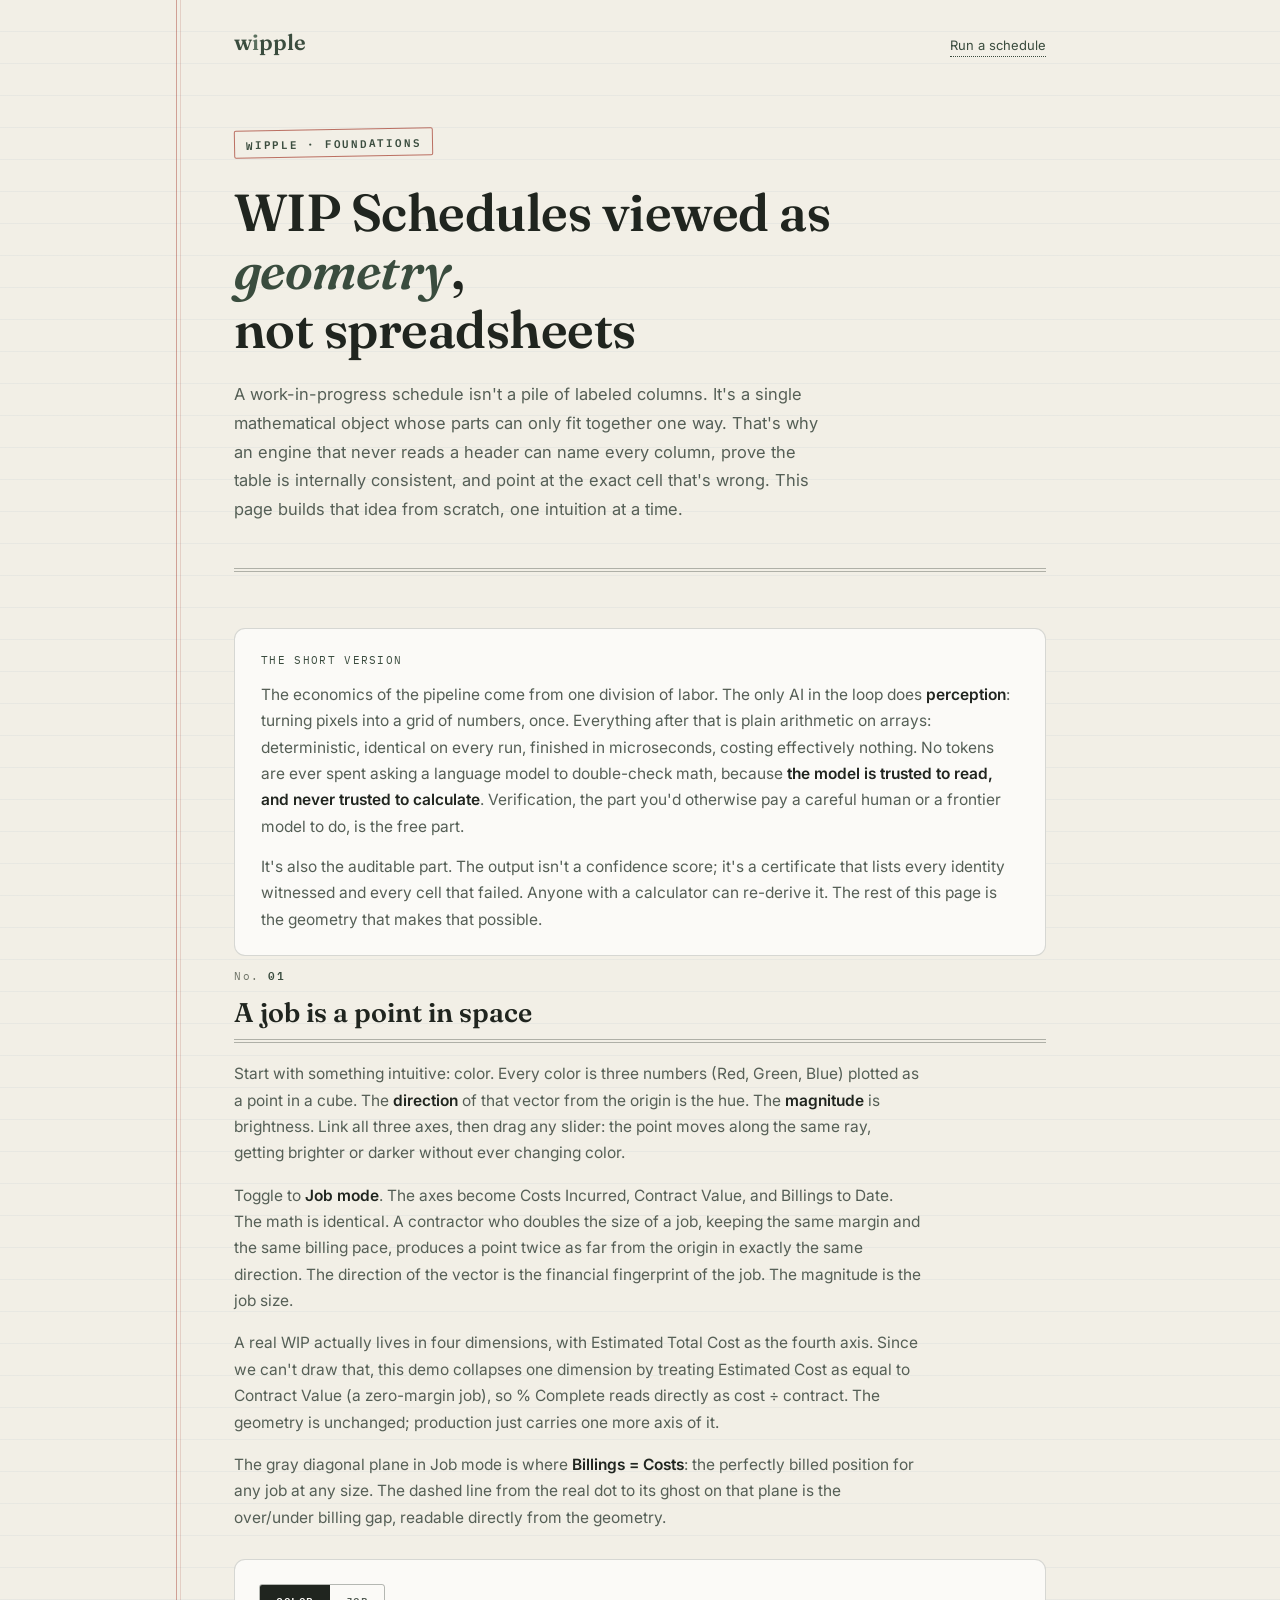
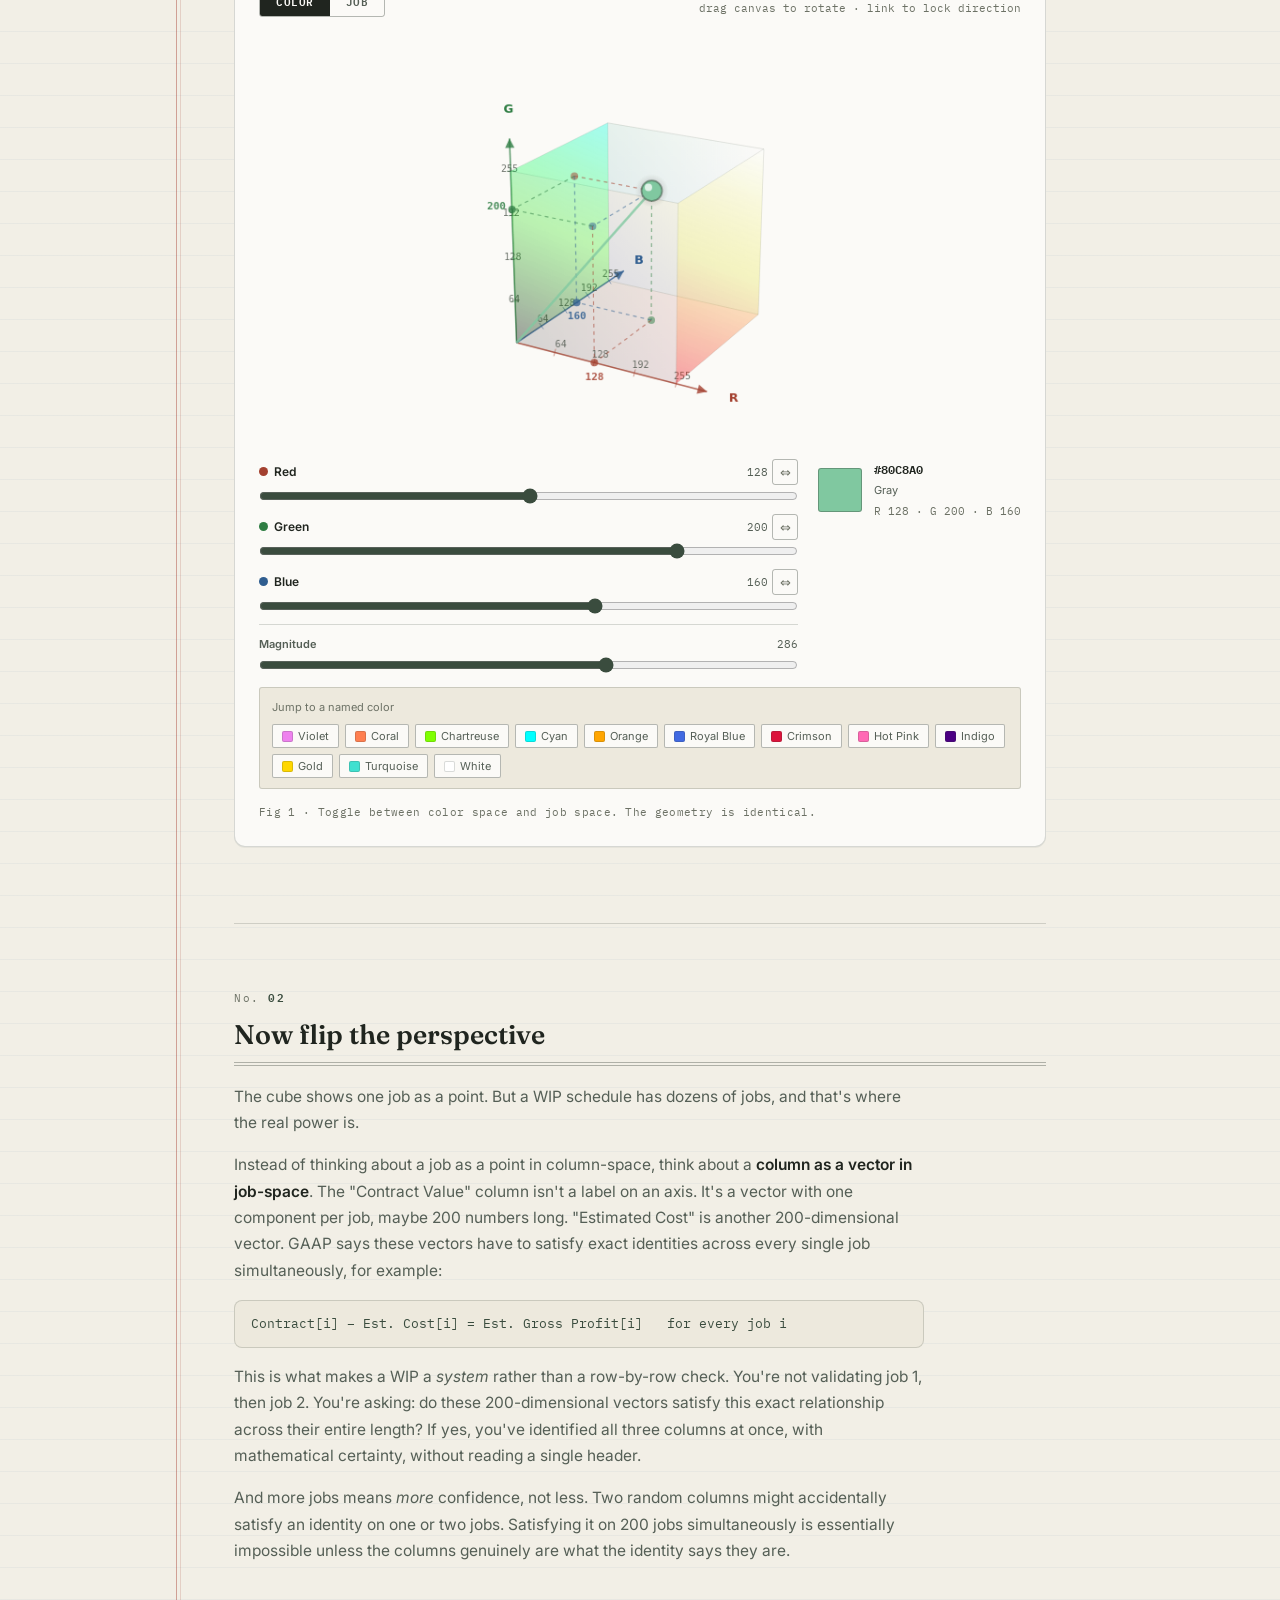
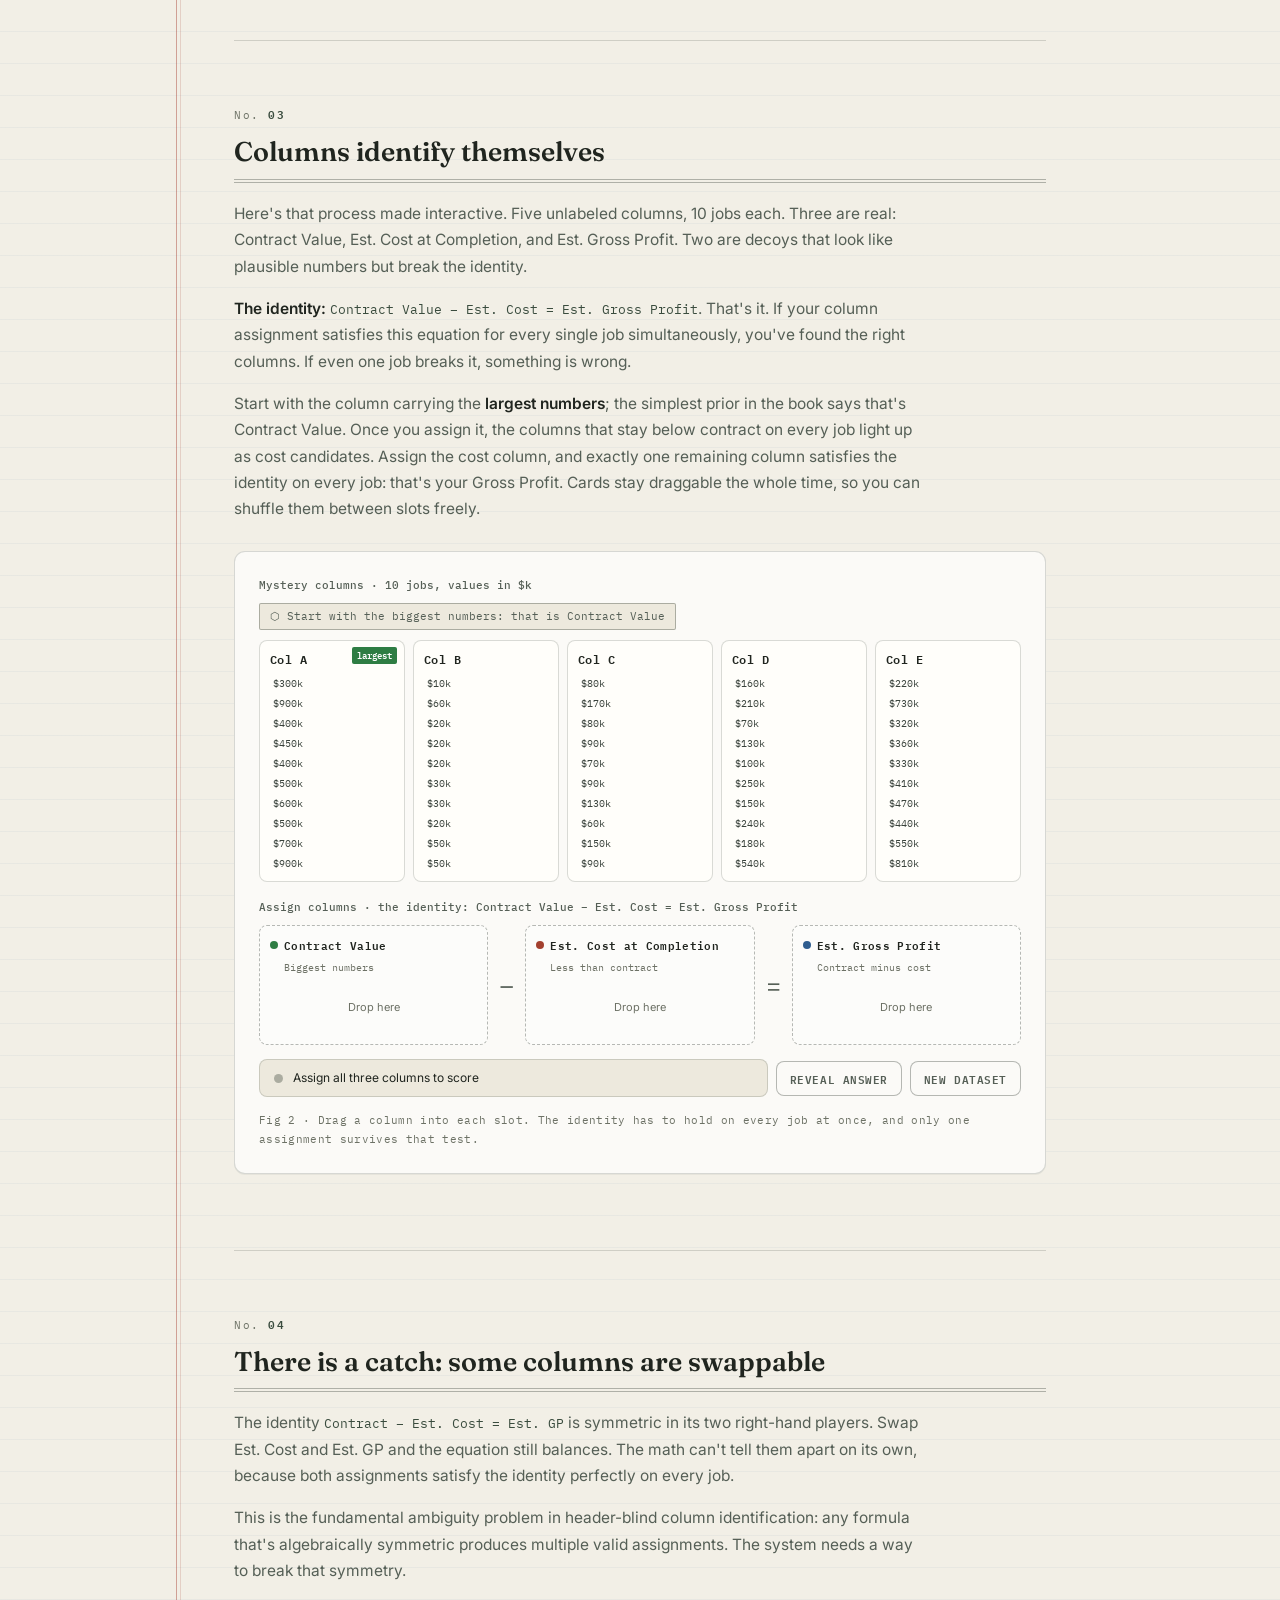
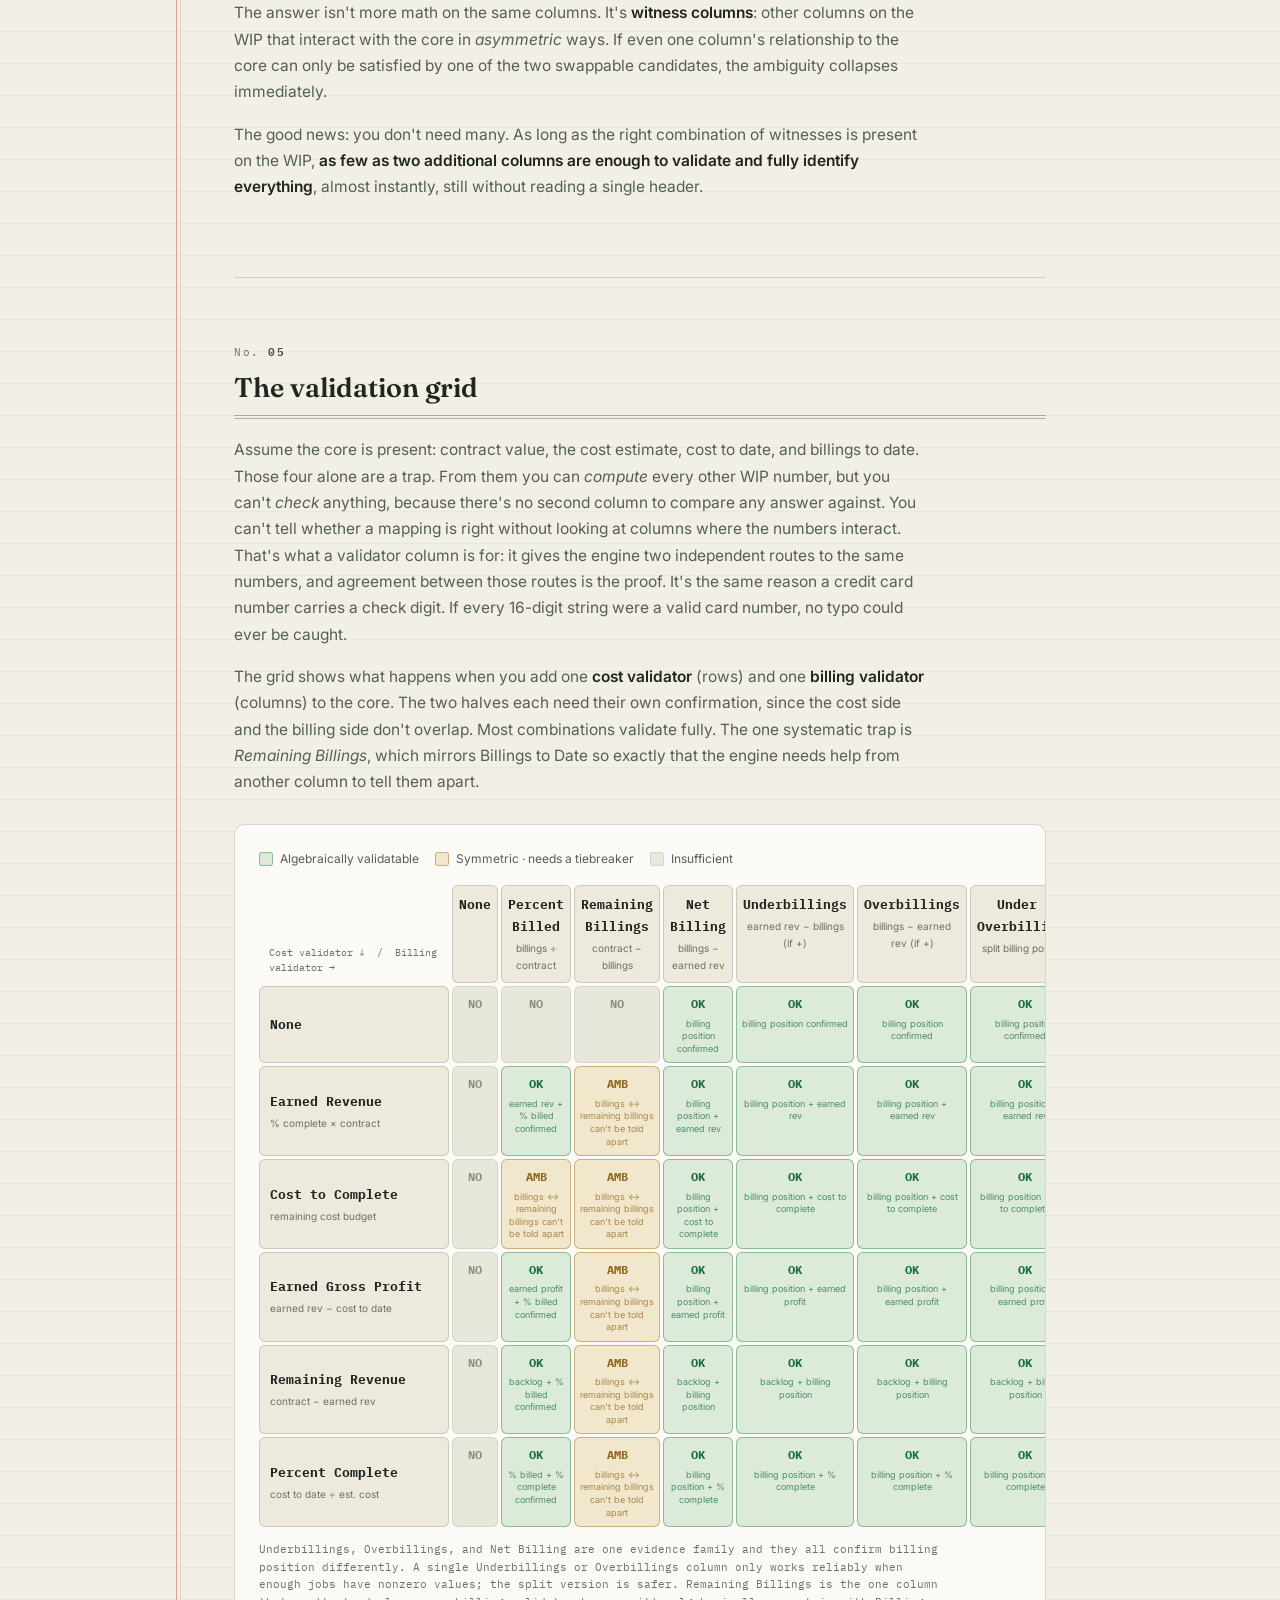
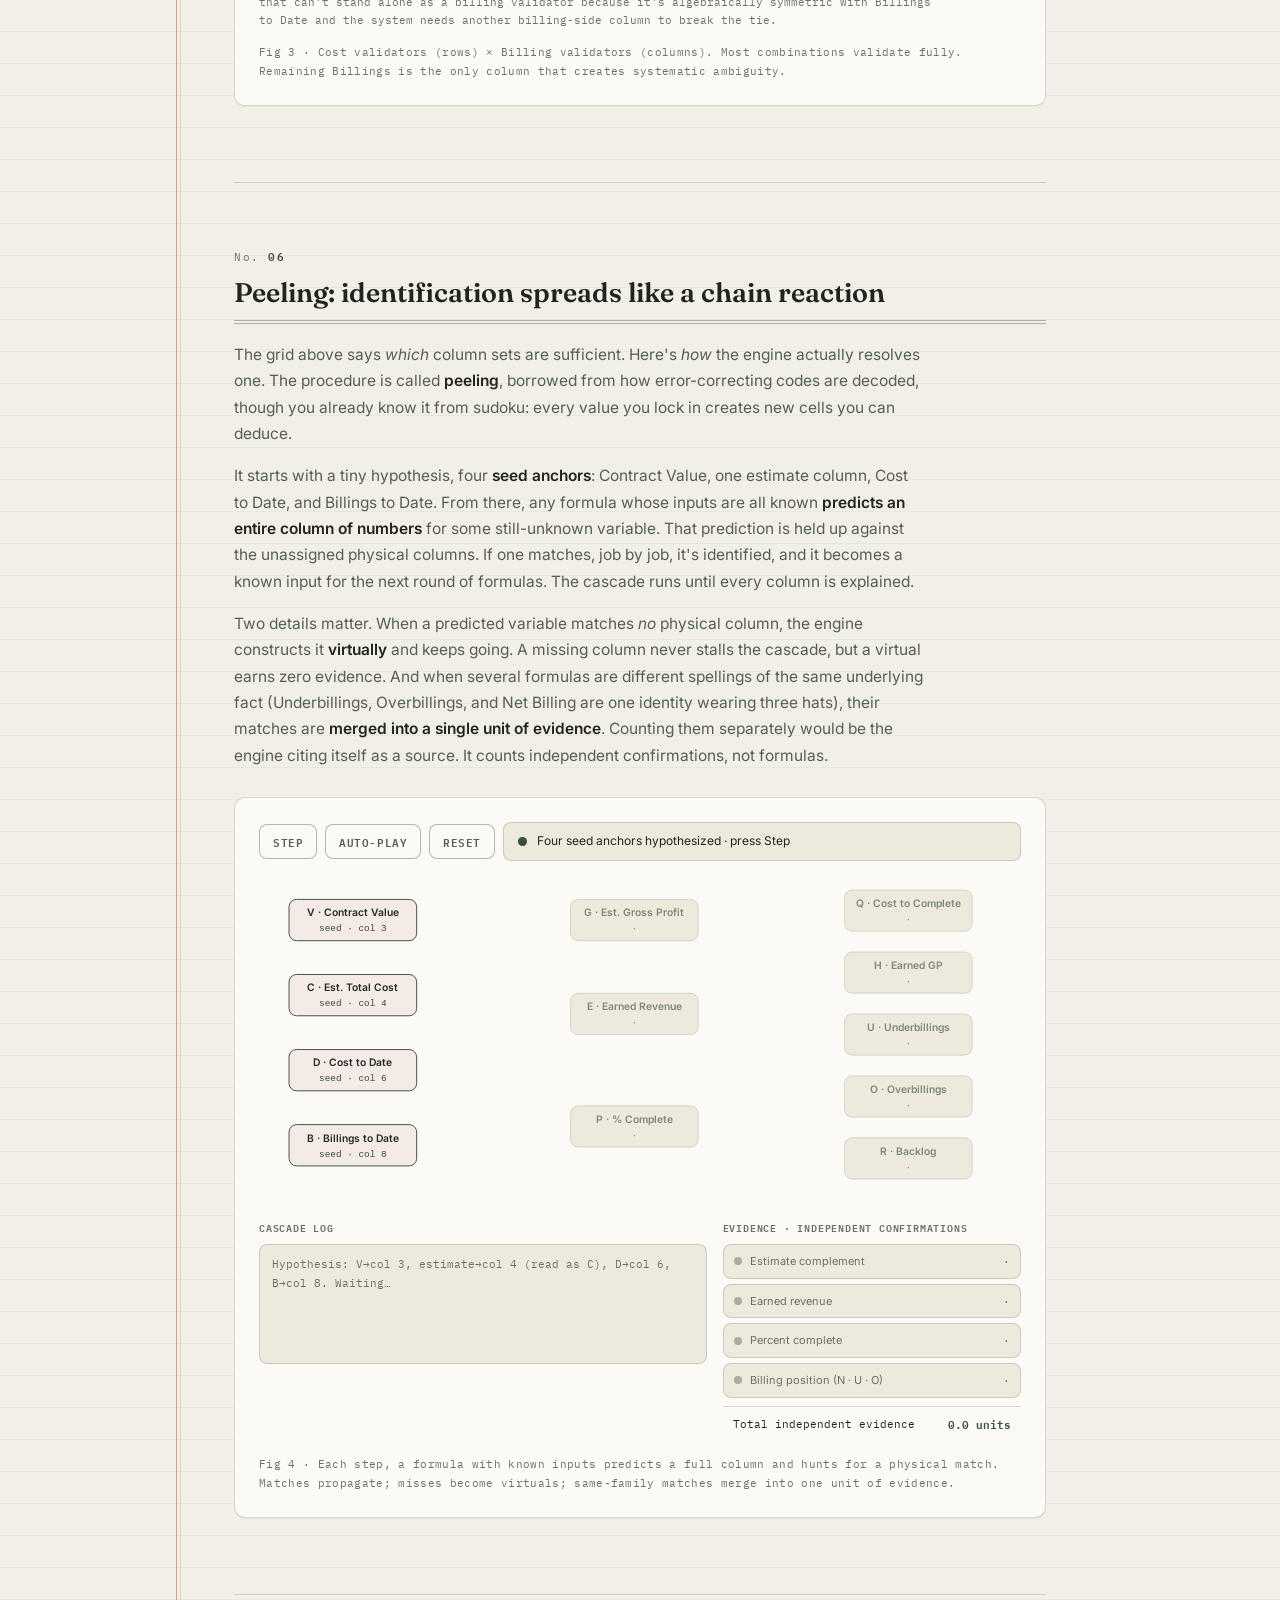
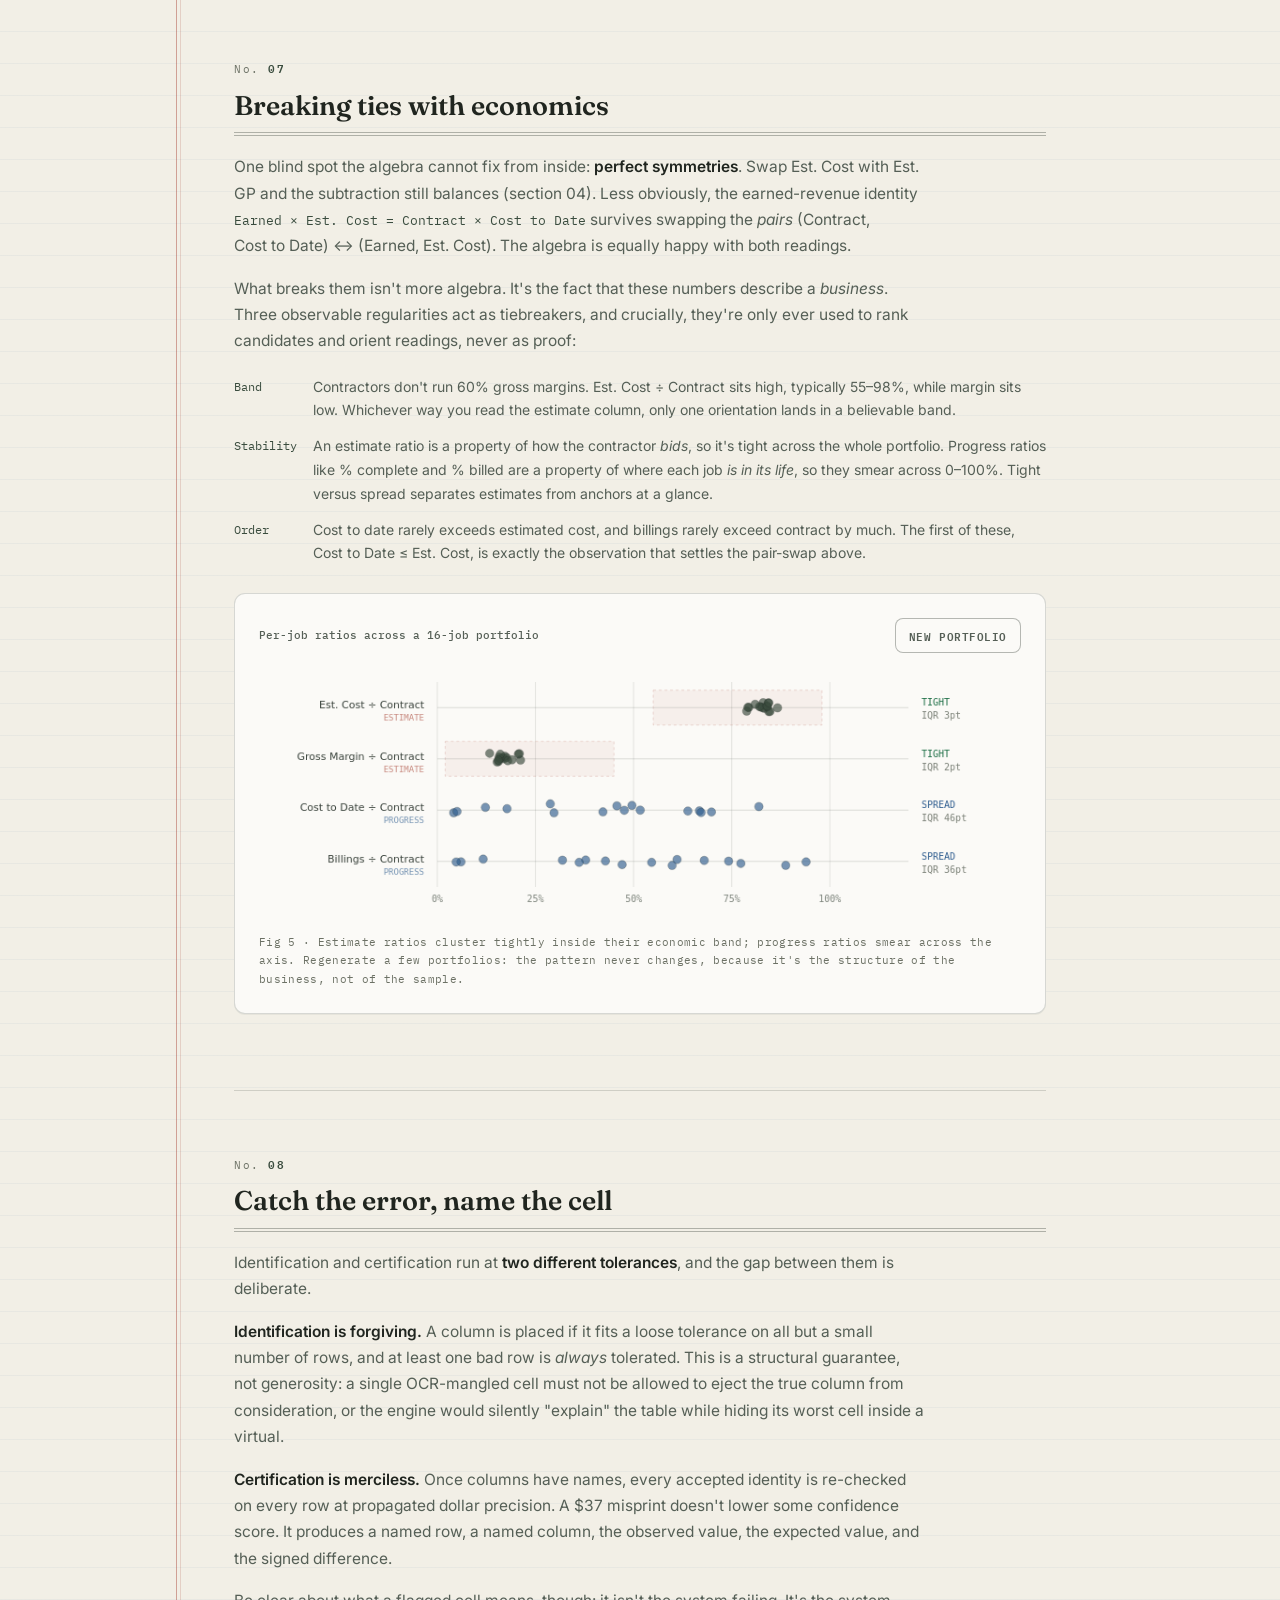
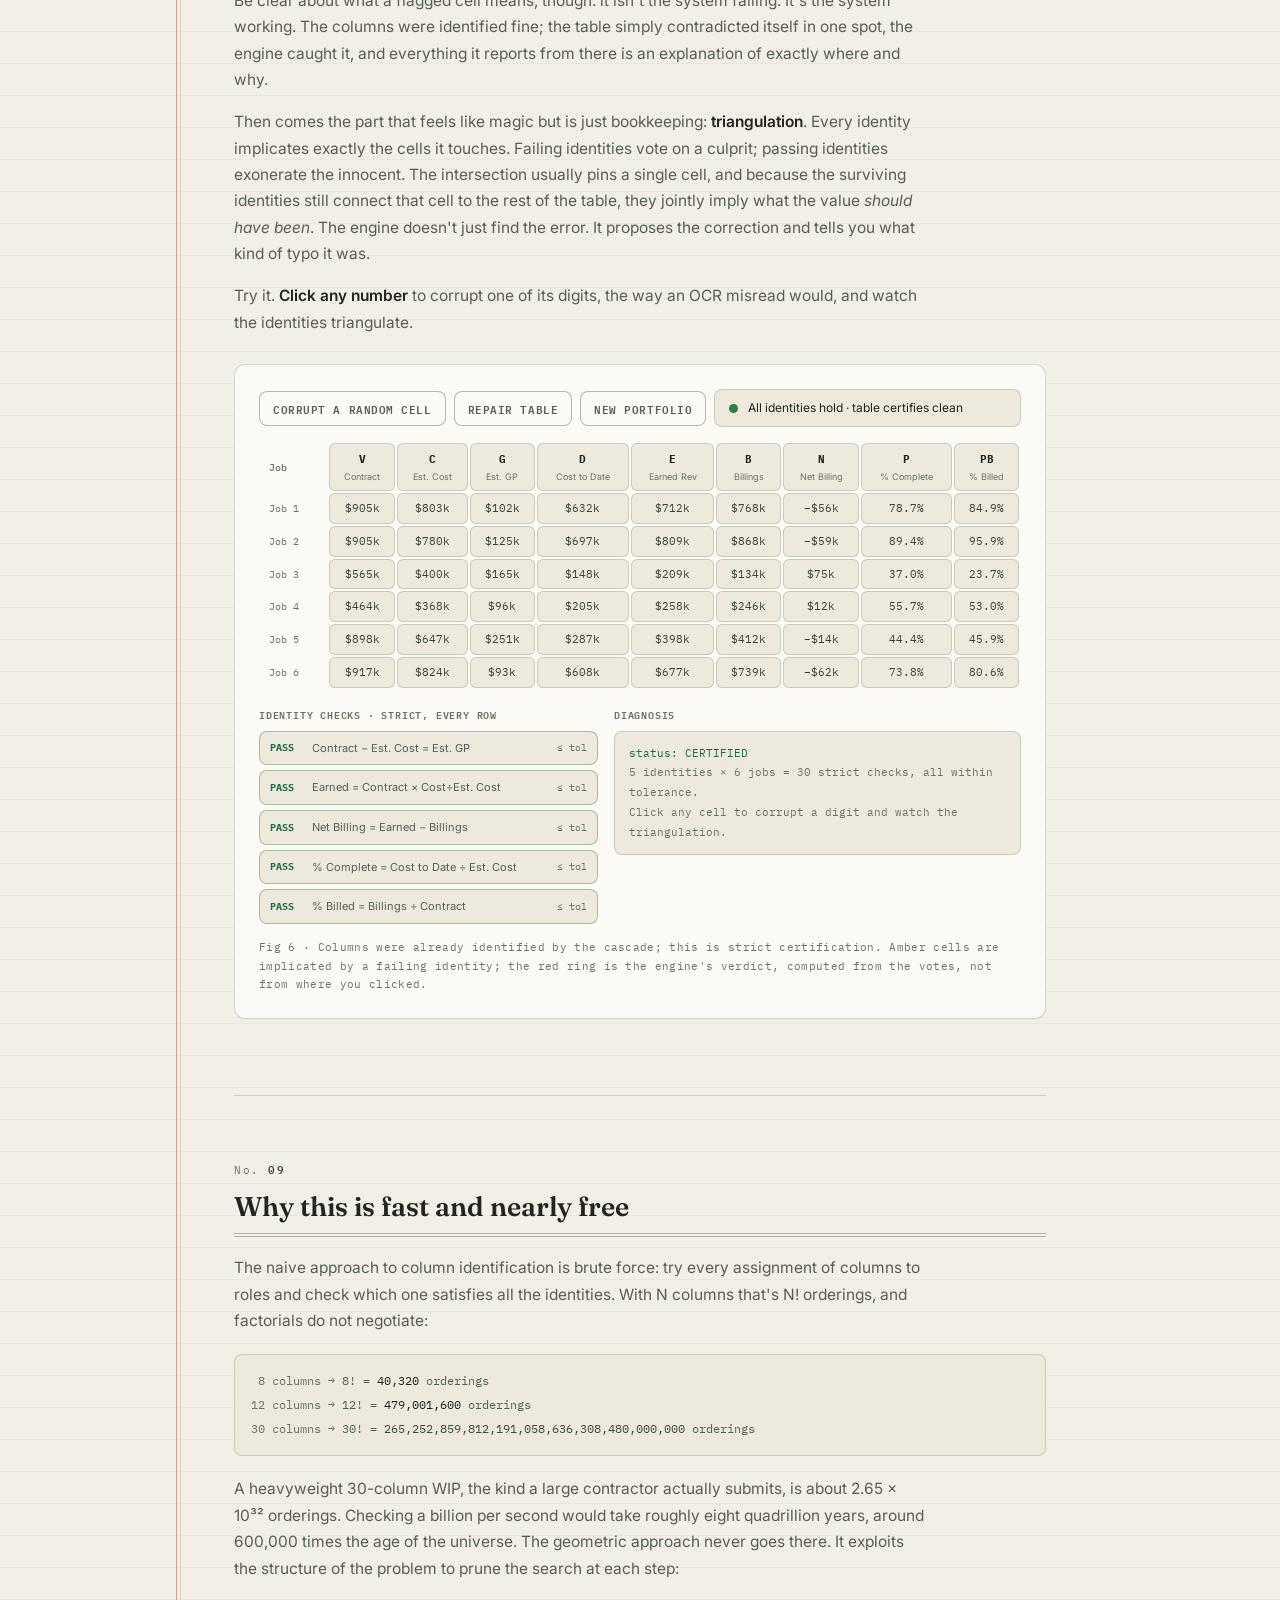
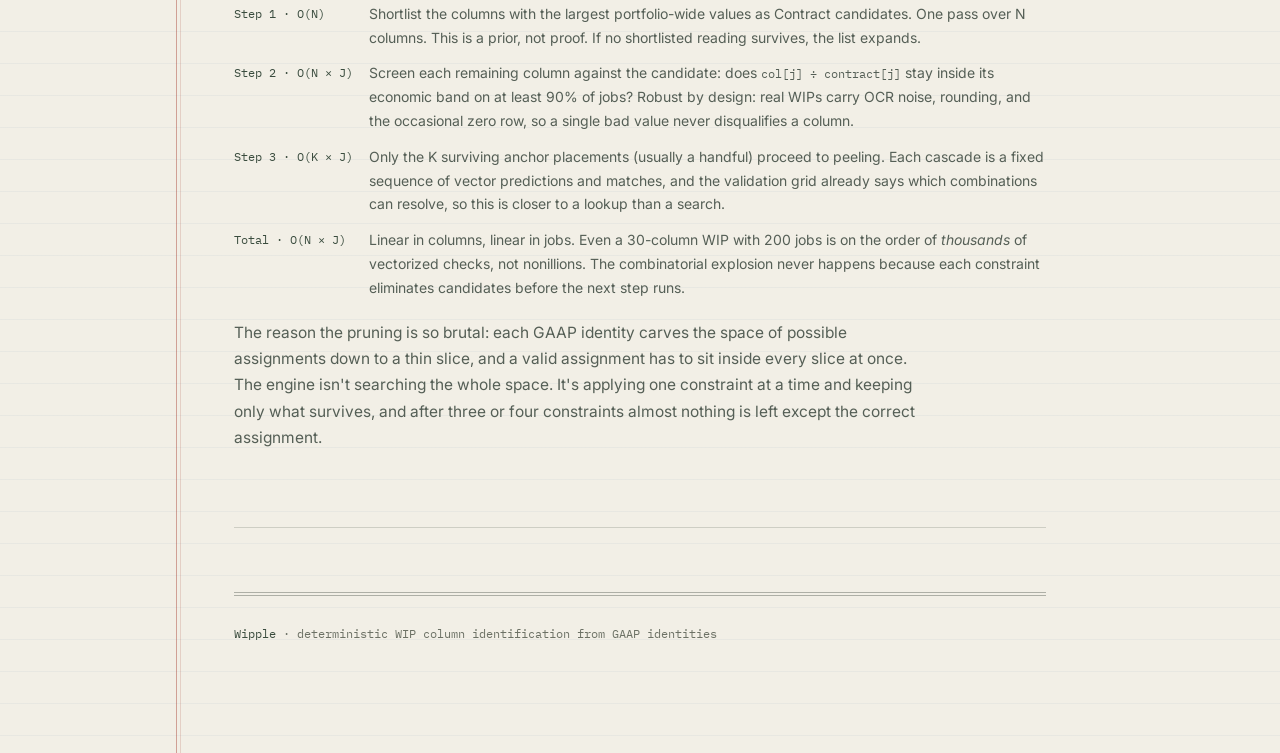
==== static/how.html @ f21e291f "Add files via upload" ====
<!DOCTYPE html>
<html lang="en">
<head>
<meta charset="UTF-8">
<meta name="viewport" content="width=device-width, initial-scale=1.0">
<title>Why Wipple Works · The Geometry of WIP</title>
<link rel="preconnect" href="https://fonts.googleapis.com">
<link rel="preconnect" href="https://fonts.gstatic.com" crossorigin>
<link href="https://fonts.googleapis.com/css2?family=Fraunces:opsz,wght@9..144,500;9..144,600;9..144,700&family=Inter:wght@400;500;600&family=IBM+Plex+Mono:wght@400;500;600;700&display=swap" rel="stylesheet">
<style>
  *, *::before, *::after { box-sizing: border-box; margin: 0; padding: 0; }

  :root {
    --bg:        #F2EFE6;
    --bg2:       #FBFAF7;
    --bg3:       #EDE9DD;
    --border:    rgba(45,55,45,0.18);
    --border2:   rgba(45,55,45,0.34);
    --text:      #20251F;
    --text2:     #555F56;
    --text3:     #6C7165;
    --accent:    #3A4C3E;
    --accent2:   rgba(58,76,62,0.09);
    --red:       #A3402F;
    --green:     #2e7d43;
    --blue:      #2f5d8f;
    --amber:     #92671E;
    --mono:      'IBM Plex Mono', 'JetBrains Mono', 'Courier New', monospace;
    --sans:      'Inter', system-ui, -apple-system, sans-serif;
    --display:   'Fraunces', Georgia, serif;
    --radius:    8px;
    --radius-lg: 11px;
  }

  html { scroll-behavior: smooth; }

  body {
    background:
      repeating-linear-gradient(to bottom, transparent 0px, transparent 31px, rgba(47,93,143,0.05) 31px, rgba(47,93,143,0.05) 32px),
      var(--bg);
    color: var(--text);
    font-family: var(--sans);
    font-size: 15.5px;
    line-height: 1.7;
    -webkit-font-smoothing: antialiased;
  }

  /* ── Layout ── */
  .page { max-width: 860px; margin: 0 auto; padding: 0 24px 80px; position: relative; }
  @media (min-width: 960px) {
    .page::before {
      content: '';
      position: absolute; top: 0; bottom: 0; left: -34px;
      width: 1px; background: rgba(157,44,28,0.4);
      box-shadow: 4px 0 0 rgba(157,44,28,0.16);
    }
  }

  .hero {
    padding: 68px 0 44px;
    border-bottom: 4px double var(--border2);
    margin-bottom: 56px;
  }
  .hero-eyebrow {
    display: inline-block;
    font-family: var(--mono);
    font-size: 11px;
    font-weight: 600;
    letter-spacing: 0.16em;
    color: var(--accent);
    text-transform: uppercase;
    border: 1.5px solid rgba(157,44,28,0.65);
    border-radius: 2px;
    padding: 4px 11px 3px;
    transform: rotate(-1deg);
    margin-bottom: 26px;
  }
  .hero h1 {
    font-family: var(--display);
    font-size: clamp(32px, 5.6vw, 52px);
    font-weight: 600;
    line-height: 1.12;
    letter-spacing: -0.01em;
    color: var(--text);
    margin-bottom: 22px;
  }
  .hero h1 em { font-style: italic; color: var(--accent); }
  .hero p {
    font-size: 16.5px;
    color: var(--text2);
    max-width: 600px;
    line-height: 1.75;
  }

  /* ── Sections ── */
  .section { margin-bottom: 76px; }
  .section-num {
    font-family: var(--mono);
    font-size: 11px;
    font-weight: 600;
    color: var(--accent);
    letter-spacing: 0.14em;
    margin-bottom: 10px;
  }
  .section-num::before { content: 'No. '; color: var(--text3); font-weight: 400; }
  .section h2 {
    font-family: var(--display);
    font-size: 27px;
    font-weight: 600;
    color: var(--text);
    margin-bottom: 18px;
    line-height: 1.25;
    padding-bottom: 10px;
    border-bottom: 4px double var(--border2);
  }
  .section p { color: var(--text2); margin-bottom: 16px; max-width: 690px; }
  .section p:last-child { margin-bottom: 0; }
  strong { color: var(--text); font-weight: 600; }

  /* ── Widget containers ── */
  .widget-wrap {
    background: var(--bg2);
    border: 1px solid var(--border);
    border-radius: var(--radius-lg);
    padding: 24px;
    margin: 28px 0;
    box-shadow: 0 1px 0 rgba(45,55,45,0.06);
  }
  .widget-caption {
    font-family: var(--mono);
    font-size: 11px;
    color: var(--text3);
    margin-top: 14px;
    letter-spacing: 0.03em;
  }

  /* ── Mode toggle ── */
  .mode-toggle {
    display: flex;
    border: 1px solid var(--border2);
    border-radius: 3px;
    overflow: hidden;
    align-self: flex-start;
    margin-bottom: 16px;
  }
  .mode-btn {
    padding: 6px 16px;
    font-size: 11px;
    font-weight: 600;
    font-family: var(--mono);
    text-transform: uppercase;
    letter-spacing: 0.05em;
    border: none;
    background: transparent;
    cursor: pointer;
    color: var(--text2);
    transition: background .15s, color .15s;
  }
  .mode-btn.active { background: var(--text); color: var(--bg2); }

  /* ── Cube controls ── */
  .cube-controls { display: flex; gap: 20px; flex-wrap: wrap; margin-top: 16px; }
  .ctrl-col { flex: 1; min-width: 200px; display: flex; flex-direction: column; gap: 10px; }
  .axis-row-c { display: flex; flex-direction: column; gap: 3px; }
  .axis-head-c { display: flex; justify-content: space-between; align-items: center; }
  .axis-lbl-c { font-size: 12px; font-weight: 600; display: flex; align-items: center; gap: 6px; color: var(--text); }
  .axis-dot-c { width: 9px; height: 9px; border-radius: 50%; display: inline-block; flex-shrink: 0; }
  .axis-val-c { font-family: var(--mono); font-size: 11px; color: var(--text2); min-width: 28px; text-align: right; }
  .sl-row-c { display: flex; align-items: center; gap: 6px; }
  .sl-row-c input[type=range] { flex: 1; accent-color: var(--accent); cursor: pointer; }
  .link-btn-c {
    width: 26px; height: 26px; border-radius: 3px;
    border: 1px solid var(--border2);
    background: transparent; cursor: pointer;
    display: inline-flex; align-items: center; justify-content: center;
    padding: 0; color: var(--text3);
    transition: background .15s, border-color .15s, color .15s;
    flex-shrink: 0; font-size: 13px;
  }
  .link-btn-c:hover { background: var(--bg3); color: var(--text2); }
  .link-btn-c.on { background: var(--accent); border-color: var(--accent); color: var(--bg2); }
  .mag-row-c { display: flex; align-items: center; gap: 10px; padding: 7px 10px; background: var(--bg3); border-radius: 3px; border: 1px solid var(--border); }
  .mag-lbl-c { font-size: 11px; color: var(--text2); flex-shrink: 0; min-width: 62px; }
  .mag-bar-wrap-c { flex: 1; height: 5px; background: var(--border2); border-radius: 3px; overflow: hidden; }
  .mag-bar-c { height: 100%; border-radius: 3px; transition: width .05s, background .05s; }
  .mag-val-c { font-family: var(--mono); font-size: 11px; color: var(--text2); min-width: 48px; text-align: right; }
  .divider-c { height: 1px; background: var(--border); }

  /* ── Cube swatch ── */
  .swatch-panel-c { display: flex; gap: 12px; align-items: center; }
  .swatch-c { width: 44px; height: 44px; border-radius: 3px; border: 1px solid var(--border2); flex-shrink: 0; }
  .swatch-info-c .s-primary { font-family: var(--mono); font-size: 12px; font-weight: 600; color: var(--text); }
  .swatch-info-c .s-secondary { font-size: 11px; color: var(--text2); margin-top: 2px; }
  .swatch-info-c .s-tertiary { font-family: var(--mono); font-size: 11px; color: var(--text3); margin-top: 2px; }
  .billing-pill-c { display: inline-flex; align-items: center; gap: 6px; padding: 4px 10px; border-radius: 2px; border: 1px solid var(--border2); font-size: 11px; font-weight: 600; font-family: var(--mono); }

  /* ── Snap section ── */
  .snap-section-c { background: var(--bg3); border-radius: 3px; padding: 10px 12px; border: 1px solid var(--border); }
  .snap-lbl-c { font-size: 11px; color: var(--text3); margin-bottom: 8px; }
  .snaps-c { display: flex; flex-wrap: wrap; gap: 6px; }
  .snap-btn-c { border: 1px solid var(--border2); background: var(--bg2); border-radius: 2px; padding: 4px 9px; cursor: pointer; font-size: 11px; display: flex; align-items: center; gap: 5px; color: var(--text2); transition: border-color .15s, color .15s; font-family: var(--sans); }
  .snap-btn-c:hover { border-color: var(--accent); color: var(--text); }
  .snap-color-c { width: 11px; height: 11px; border-radius: 2px; flex-shrink: 0; border: 1px solid rgba(45,55,45,0.18); }

  canvas { display: block; border-radius: 3px; }

  /* ── Column identifier ── */
  .hint-pill-d { display: inline-flex; align-items: center; gap: 5px; font-size: 11px; color: var(--text2); background: var(--bg3); border: 1px solid var(--border2); border-radius: 2px; padding: 3px 10px; margin-bottom: 10px; font-family: var(--mono); }
  .columns-grid-d { display: grid; grid-template-columns: repeat(5,1fr); gap: 8px; }
  .col-card-d { background: #fffefa; border: 1.5px solid var(--border); border-radius: var(--radius); padding: 8px 10px; cursor: grab; user-select: none; transition: border-color .2s, background .2s, opacity .2s; position: relative; }
  .col-card-d:hover { border-color: var(--border2); }
  .col-card-d.assigned-d { opacity: 0.45; }
  .col-card-d.hint-contract-d { border-color: var(--green); background: rgba(46,125,67,0.06); }
  .col-card-d.hint-costs-d { border-color: rgba(182,72,60,0.6); background: rgba(182,72,60,0.05); }
  .col-card-d.hint-billings-d { border-color: rgba(47,93,143,0.55); background: rgba(47,93,143,0.05); }
  .col-card-d.hint-invalid-d { opacity: 0.4; }
  .col-name-d { font-size: 12px; font-weight: 600; color: var(--text); margin-bottom: 5px; display: flex; align-items: center; gap: 6px; font-family: var(--mono); letter-spacing: 0.04em; }
  .col-tag-d { font-size: 9px; font-weight: 600; padding: 1px 6px; border-radius: 2px; font-family: var(--mono); }
  .tag-contract-d { background: rgba(46,125,67,0.14); color: var(--green); }
  .tag-costs-d    { background: rgba(182,72,60,0.12); color: #8B3527; }
  .tag-billings-d { background: rgba(47,93,143,0.12); color: var(--blue); }
  .col-vals-d { display: flex; flex-direction: column; gap: 1px; }
  .val-row-d { font-family: var(--mono); font-size: 10px; color: #39423b; padding: 1px 3px; border-radius: 2px; transition: background .2s, color .2s; line-height: 1.7; }
  .val-row-d.match-d { background: rgba(46,125,67,0.14); color: #1c6e45; }
  .val-row-d.match-cost-d { background: rgba(182,72,60,0.12); color: #8B3527; }
  .val-row-d.match-billing-d { background: rgba(47,93,143,0.12); color: var(--blue); }
  .biggest-badge-d { position: absolute; top: 6px; right: 7px; font-size: 9px; font-weight: 600; background: var(--green); color: #fff; border-radius: 2px; padding: 1px 5px; font-family: var(--mono); }
  .slots-row-d { display: grid; grid-template-columns: 1fr 1fr 1fr; gap: 10px; }
  .slot-d { border: 1.5px dashed var(--border2); border-radius: var(--radius); padding: 10px; min-height: 120px; display: flex; flex-direction: column; gap: 4px; transition: border-color .15s, background .15s; background: rgba(255,255,255,0.4); }
  .slot-d.over-d { border-color: var(--accent); background: var(--accent2); }
  .slot-label-d { font-size: 11px; font-weight: 600; display: flex; align-items: center; gap: 6px; color: var(--text); font-family: var(--mono); letter-spacing: 0.03em; }
  .slot-dot-d { width: 8px; height: 8px; border-radius: 50%; flex-shrink: 0; }
  .slot-hint-d { font-size: 10px; color: var(--text3); padding-left: 14px; font-family: var(--mono); }
  .slot-empty-d { font-size: 11px; color: var(--text3); flex: 1; display: flex; align-items: center; justify-content: center; }
  .slot-col-name-d { font-size: 11px; font-weight: 600; color: var(--text); display: flex; justify-content: space-between; align-items: center; font-family: var(--mono); cursor: grab; }
  .slot-vals-d { font-family: var(--mono); font-size: 10px; color: var(--text2); line-height: 1.7; }
  .clear-btn-d { font-size: 11px; color: var(--text3); cursor: pointer; border: none; background: none; padding: 0 2px; }
  .clear-btn-d:hover { color: var(--accent); }
  .score-row-d { display: flex; align-items: center; gap: 10px; padding: 8px 14px; border-radius: var(--radius); border: 1px solid var(--border); font-size: 12px; transition: border-color .3s; flex: 1; background: var(--bg3); }
  .score-dot-d { width: 9px; height: 9px; border-radius: 50%; flex-shrink: 0; transition: background .3s; }
  .action-btn-d { border: 1px solid var(--border2); background: var(--bg2); border-radius: var(--radius); padding: 7px 13px; font-size: 11px; font-weight: 600; text-transform: uppercase; letter-spacing: 0.05em; cursor: pointer; color: var(--text2); transition: background .15s, color .15s, border-color .15s; font-family: var(--mono); }
  .action-btn-d:hover { background: var(--bg3); color: var(--text); border-color: var(--text3); }
  .answer-row-d { font-size: 11px; color: var(--text2); display: none; padding: 7px 12px; background: var(--bg3); border-radius: var(--radius); font-family: var(--mono); border: 1px solid var(--border); }

  /* ── Divider between sections ── */
  .rule { border: none; border-top: 1px solid var(--border); margin: 64px 0; }

  /* ── Footer ── */
  footer { border-top: 4px double var(--border2); padding: 28px 0; color: var(--text3); font-size: 12px; font-family: var(--mono); }
</style>
</head>
<body>
<div class="page">
  <div style="display:flex;align-items:baseline;justify-content:space-between;padding:24px 0 0">
    <a href="/" style="text-decoration:none"><img src="/static/logo/logo2_bw.png" alt="wipple" style="height:28px;display:block" onerror="this.outerHTML='<span style=\'font-family:var(--display);font-weight:600;font-size:22px;color:var(--accent)\'>w<span style=\'color:#5C7160\'>i</span>pple</span>'"></a>
    <a href="/" style="font-size:13px;color:var(--accent);text-decoration:none;border-bottom:1px dotted var(--accent)">Run a schedule</a>
  </div>

  <!-- Hero -->
  <header class="hero">
    <div class="hero-eyebrow">Wipple · Foundations</div>
    <h1>WIP Schedules viewed as <em>geometry</em>,<br>not spreadsheets</h1>
    <p>A work-in-progress schedule isn't a pile of labeled columns. It's a single mathematical object whose parts can only fit together one way. That's why an engine that never reads a header can name every column, prove the table is internally consistent, and point at the exact cell that's wrong. This page builds that idea from scratch, one intuition at a time.</p>
  </header>

  <!-- Section 1: The cube -->
  
  <div style="background:var(--bg2);border:1px solid var(--border);border-radius:var(--radius-lg);padding:22px 26px;margin:34px 0 10px">
    <div style="font-family:var(--mono);font-size:11px;letter-spacing:.12em;color:var(--accent);text-transform:uppercase;margin-bottom:12px">The short version</div>
    <p style="color:var(--text2);margin-bottom:14px">The economics of the pipeline come from one division of labor. The only AI in the loop does <strong>perception</strong>: turning pixels into a grid of numbers, once. Everything after that is plain arithmetic on arrays: deterministic, identical on every run, finished in microseconds, costing effectively nothing. No tokens are ever spent asking a language model to double-check math, because <strong>the model is trusted to read, and never trusted to calculate</strong>. Verification, the part you'd otherwise pay a careful human or a frontier model to do, is the free part.</p>
    <p style="color:var(--text2);margin:0">It's also the auditable part. The output isn't a confidence score; it's a certificate that lists every identity witnessed and every cell that failed. Anyone with a calculator can re-derive it. The rest of this page is the geometry that makes that possible.</p>
  </div>

  <section class="section">
    <div class="section-num">01</div>
    <h2>A job is a point in space</h2>
    <p>Start with something intuitive: color. Every color is three numbers (Red, Green, Blue) plotted as a point in a cube. The <strong>direction</strong> of that vector from the origin is the hue. The <strong>magnitude</strong> is brightness. Link all three axes, then drag any slider: the point moves along the same ray, getting brighter or darker without ever changing color.</p>
    <p>Toggle to <strong>Job mode</strong>. The axes become Costs Incurred, Contract Value, and Billings to Date. The math is identical. A contractor who doubles the size of a job, keeping the same margin and the same billing pace, produces a point twice as far from the origin in exactly the same direction. The direction of the vector is the financial fingerprint of the job. The magnitude is the job size.</p>
    <p>A real WIP actually lives in four dimensions, with Estimated Total Cost as the fourth axis. Since we can't draw that, this demo collapses one dimension by treating Estimated Cost as equal to Contract Value (a zero-margin job), so % Complete reads directly as cost ÷ contract. The geometry is unchanged; production just carries one more axis of it.</p>
    <p>The gray diagonal plane in Job mode is where <strong>Billings = Costs</strong>: the perfectly billed position for any job at any size. The dashed line from the real dot to its ghost on that plane is the over/under billing gap, readable directly from the geometry.</p>

    <div class="widget-wrap">
      <!-- Mode toggle -->
      <div style="display:flex;justify-content:space-between;align-items:center;flex-wrap:wrap;gap:8px;margin-bottom:16px;">
        <div class="mode-toggle">
          <button class="mode-btn active" id="btn-color" onclick="setMode('color')">Color</button>
          <button class="mode-btn" id="btn-wip" onclick="setMode('wip')">Job</button>
        </div>
        <span style="font-size:11px;color:var(--text3);font-family:var(--mono);">drag canvas to rotate · link to lock direction</span>
      </div>

      <div style="display:flex;gap:16px;align-items:flex-start;">
        <div style="flex:1;min-width:0;">
          <canvas id="cv" width="812" height="420" style="width:100%;"></canvas>
        </div>
        <div id="wip-vals" style="display:none;flex-direction:column;gap:10px;flex-shrink:0;width:160px;padding-top:8px;">
          <div style="font-size:10px;font-weight:600;color:var(--text3);font-family:var(--mono);letter-spacing:0.08em;margin-bottom:2px;">DERIVED VALUES</div>
          <div style="background:var(--bg3);border:0.5px solid var(--border);border-radius:8px;padding:10px 12px;">
            <div style="font-size:10px;color:#2e7d43;font-family:var(--mono);margin-bottom:3px;">Earned Revenue</div>
            <div style="font-size:15px;font-weight:600;color:var(--text);font-family:var(--mono);" id="wv-earned">$0k</div>
            <div style="font-size:10px;color:var(--text3);margin-top:2px;">% complete x contract</div>
          </div>
          <div style="background:var(--bg3);border:0.5px solid var(--border);border-radius:8px;padding:10px 12px;">
            <div style="font-size:10px;color:#2f5d8f;font-family:var(--mono);margin-bottom:3px;" id="wv-bill-label">Billing Position</div>
            <div style="font-size:15px;font-weight:600;font-family:var(--mono);" id="wv-bill-val">$0k</div>
            <div style="font-size:10px;color:var(--text3);margin-top:2px;" id="wv-bill-sub">billings vs earned rev</div>
          </div>
          <div style="background:var(--bg3);border:0.5px solid var(--border);border-radius:8px;padding:10px 12px;">
            <div style="font-size:10px;color:#A3402F;font-family:var(--mono);margin-bottom:3px;">% Complete</div>
            <div style="font-size:15px;font-weight:600;color:var(--text);font-family:var(--mono);" id="wv-pct">0%</div>
            <div style="font-size:10px;color:var(--text3);margin-top:2px;">cost / contract</div>
          </div>
        </div>
      </div>

      <div class="cube-controls">
        <div class="ctrl-col">
          <div class="axis-row-c">
            <div class="axis-head-c">
              <div class="axis-lbl-c"><span class="axis-dot-c" style="background:#A3402F"></span><span id="lbl-r">Red</span></div>
              <div style="display:flex;align-items:center;gap:4px;"><span class="axis-val-c" id="vr">128</span><button class="link-btn-c" id="lnk-r" onclick="toggleLink('r')" aria-label="Link R">⇔</button></div>
            </div>
            <div class="sl-row-c"><input type="range" min="0" max="255" value="128" step="1" id="sl-r" oninput="slideAxis('r',+this.value)"></div>
          </div>
          <div class="axis-row-c">
            <div class="axis-head-c">
              <div class="axis-lbl-c"><span class="axis-dot-c" style="background:#2e7d43"></span><span id="lbl-g">Green</span></div>
              <div style="display:flex;align-items:center;gap:4px;"><span class="axis-val-c" id="vg">200</span><button class="link-btn-c" id="lnk-g" onclick="toggleLink('g')" aria-label="Link G">⇔</button></div>
            </div>
            <div class="sl-row-c"><input type="range" min="0" max="255" value="200" step="1" id="sl-g" oninput="slideAxis('g',+this.value)"></div>
          </div>
          <div class="axis-row-c">
            <div class="axis-head-c">
              <div class="axis-lbl-c"><span class="axis-dot-c" style="background:#2f5d8f"></span><span id="lbl-b">Blue</span></div>
              <div style="display:flex;align-items:center;gap:4px;"><span class="axis-val-c" id="vb">160</span><button class="link-btn-c" id="lnk-b" onclick="toggleLink('b')" aria-label="Link B">⇔</button></div>
            </div>
            <div class="sl-row-c"><input type="range" min="0" max="255" value="160" step="1" id="sl-b" oninput="slideAxis('b',+this.value)"></div>
          </div>
          <div class="divider-c"></div>
          <div class="axis-row-c">
            <div class="axis-head-c">
              <div class="axis-lbl-c" style="font-size:11px;color:var(--text2);" id="mag-lbl">Magnitude</div>
              <span class="axis-val-c" id="mag-display">255</span>
            </div>
            <div class="sl-row-c"><input type="range" min="1" max="441" value="255" step="1" id="sl-mag" oninput="slideMag(+this.value)"></div>
          </div>
        </div>
        <div style="display:flex;flex-direction:column;gap:8px;align-items:flex-end;flex-shrink:0;">
          <div class="swatch-panel-c">
            <div class="swatch-c" id="swatch"></div>
            <div class="swatch-info-c">
              <div class="s-primary" id="info-primary">#8000DC</div>
              <div class="s-secondary" id="info-secondary">Purple</div>
              <div class="s-tertiary" id="info-tertiary">R 128 · G 0 · B 220</div>
            </div>
          </div>
          <div class="billing-pill-c" id="billing-pill" style="display:none;">
            <span id="billing-dot" style="width:8px;height:8px;border-radius:50%;display:inline-block;"></span>
            <span id="billing-text">On billing</span>
          </div>
        </div>
      </div>

      <div class="snap-section-c" id="snap-section" style="margin-top:14px;">
        <div class="snap-lbl-c" id="snap-lbl">Jump to a named color</div>
        <div class="snaps-c" id="snaps"></div>
      </div>

      <div class="widget-caption">Fig 1 · Toggle between color space and job space. The geometry is identical.</div>
    </div>
  </section>

  <hr class="rule">

  <!-- Section 2: The bridge -->
  <section class="section">
    <div class="section-num">02</div>
    <h2>Now flip the perspective</h2>
    <p>The cube shows one job as a point. But a WIP schedule has dozens of jobs, and that's where the real power is.</p>
    <p>Instead of thinking about a job as a point in column-space, think about a <strong>column as a vector in job-space</strong>. The "Contract Value" column isn't a label on an axis. It's a vector with one component per job, maybe 200 numbers long. "Estimated Cost" is another 200-dimensional vector. GAAP says these vectors have to satisfy exact identities across every single job simultaneously, for example:</p>
    <p style="font-family:var(--mono);font-size:13px;background:var(--bg3);border:0.5px solid var(--border);border-radius:8px;padding:12px 16px;color:var(--accent);">Contract[i] − Est. Cost[i] = Est. Gross Profit[i] &nbsp; for every job i</p>
    <p>This is what makes a WIP a <em>system</em> rather than a row-by-row check. You're not validating job 1, then job 2. You're asking: do these 200-dimensional vectors satisfy this exact relationship across their entire length? If yes, you've identified all three columns at once, with mathematical certainty, without reading a single header.</p>
    <p>And more jobs means <em>more</em> confidence, not less. Two random columns might accidentally satisfy an identity on one or two jobs. Satisfying it on 200 jobs simultaneously is essentially impossible unless the columns genuinely are what the identity says they are.</p>
  </section>

  <hr class="rule">

  <!-- Section 3: Column identifier -->
  <section class="section">
    <div class="section-num">03</div>
    <h2>Columns identify themselves</h2>
    <p>Here's that process made interactive. Five unlabeled columns, 10 jobs each. Three are real: Contract Value, Est. Cost at Completion, and Est. Gross Profit. Two are decoys that look like plausible numbers but break the identity.</p>
    <p><strong>The identity:</strong> <code style="font-family:var(--mono);font-size:13px;color:var(--accent);">Contract Value − Est. Cost = Est. Gross Profit</code>. That's it. If your column assignment satisfies this equation for every single job simultaneously, you've found the right columns. If even one job breaks it, something is wrong.</p>
    <p>Start with the column carrying the <strong>largest numbers</strong>; the simplest prior in the book says that's Contract Value. Once you assign it, the columns that stay below contract on every job light up as cost candidates. Assign the cost column, and exactly one remaining column satisfies the identity on every job: that's your Gross Profit. Cards stay draggable the whole time, so you can shuffle them between slots freely.</p>

    <div class="widget-wrap">
      <div>
        <div style="font-size:11px;font-weight:500;color:var(--text2);margin-bottom:8px;font-family:var(--mono);">Mystery columns · 10 jobs, values in $k</div>
        <div class="hint-pill-d">⬡ Start with the biggest numbers: that is Contract Value</div>
        <div class="columns-grid-d" id="col-pool" ondragover="event.preventDefault()" ondrop="dDropPool(event)"></div>
      </div>

      <div style="margin-top:16px;">
        <div style="font-size:11px;font-weight:500;color:var(--text2);margin-bottom:8px;font-family:var(--mono);">Assign columns · the identity: Contract Value − Est. Cost = Est. Gross Profit</div>
        <div style="display:grid;grid-template-columns:1fr auto 1fr auto 1fr;gap:0;align-items:center;">
          <div class="slot-d" id="slot-y" ondragover="dOnOver(event,'y')" ondragleave="dOnLeave('y')" ondrop="dOnDrop(event,'y')">
            <div class="slot-label-d"><span class="slot-dot-d" style="background:#2e7d43"></span>Contract Value</div>
            <div class="slot-hint-d">Biggest numbers</div>
            <div class="slot-empty-d" id="slot-y-empty">Drop here</div>
            <div id="slot-y-filled" style="display:none;flex-direction:column;gap:3px;"></div>
          </div>
          <div style="font-size:28px;font-weight:300;color:var(--text2);text-align:center;padding:0 10px;line-height:1;">−</div>
          <div class="slot-d" id="slot-x" ondragover="dOnOver(event,'x')" ondragleave="dOnLeave('x')" ondrop="dOnDrop(event,'x')">
            <div class="slot-label-d"><span class="slot-dot-d" style="background:#A3402F"></span>Est. Cost at Completion</div>
            <div class="slot-hint-d">Less than contract</div>
            <div class="slot-empty-d" id="slot-x-empty">Drop here</div>
            <div id="slot-x-filled" style="display:none;flex-direction:column;gap:3px;"></div>
          </div>
          <div style="font-size:28px;font-weight:300;color:var(--text2);text-align:center;padding:0 10px;line-height:1;">=</div>
          <div class="slot-d" id="slot-z" ondragover="dOnOver(event,'z')" ondragleave="dOnLeave('z')" ondrop="dOnDrop(event,'z')">
            <div class="slot-label-d"><span class="slot-dot-d" style="background:#2f5d8f"></span>Est. Gross Profit</div>
            <div class="slot-hint-d">Contract minus cost</div>
            <div class="slot-empty-d" id="slot-z-empty">Drop here</div>
            <div id="slot-z-filled" style="display:none;flex-direction:column;gap:3px;"></div>
          </div>
        </div>
      </div>

      <div style="display:flex;gap:8px;align-items:center;flex-wrap:wrap;margin-top:14px;">
        <div class="score-row-d" id="score-row">
          <span class="score-dot-d" id="score-dot" style="background:var(--border2)"></span>
          <span id="score-text">Assign all three columns to score</span>
        </div>
        <button class="action-btn-d" onclick="dReveal()">Reveal answer</button>
        <button class="action-btn-d" onclick="dRegenerate()">New dataset</button>
      </div>
      <div class="answer-row-d" id="answer-row"></div>

      <div class="widget-caption">Fig 2 · Drag a column into each slot. The identity has to hold on every job at once, and only one assignment survives that test.</div>
    </div>
  </section>

  <hr class="rule">

  <!-- Section 4: The swap problem -->
  <section class="section">
    <div class="section-num">04</div>
    <h2>There is a catch: some columns are swappable</h2>
    <p>The identity <code style="font-family:var(--mono);font-size:13px;color:var(--accent);">Contract − Est. Cost = Est. GP</code> is symmetric in its two right-hand players. Swap Est. Cost and Est. GP and the equation still balances. The math can't tell them apart on its own, because both assignments satisfy the identity perfectly on every job.</p>
    <p>This is the fundamental ambiguity problem in header-blind column identification: any formula that's algebraically symmetric produces multiple valid assignments. The system needs a way to break that symmetry.</p>
    <p>The answer isn't more math on the same columns. It's <strong>witness columns</strong>: other columns on the WIP that interact with the core in <em>asymmetric</em> ways. If even one column's relationship to the core can only be satisfied by one of the two swappable candidates, the ambiguity collapses immediately.</p>
    <p>The good news: you don't need many. As long as the right combination of witnesses is present on the WIP, <strong>as few as two additional columns are enough to validate and fully identify everything</strong>, almost instantly, still without reading a single header.</p>
  </section>

  <hr class="rule">

  <!-- Section 5: Witness grid -->
  <section class="section">
    <div class="section-num">05</div>
    <h2>The validation grid</h2>
    <p>Assume the core is present: contract value, the cost estimate, cost to date, and billings to date. Those four alone are a trap. From them you can <em>compute</em> every other WIP number, but you can't <em>check</em> anything, because there's no second column to compare any answer against. You can't tell whether a mapping is right without looking at columns where the numbers interact. That's what a validator column is for: it gives the engine two independent routes to the same numbers, and agreement between those routes is the proof. It's the same reason a credit card number carries a check digit. If every 16-digit string were a valid card number, no typo could ever be caught.</p>
    <p>The grid shows what happens when you add one <strong>cost validator</strong> (rows) and one <strong>billing validator</strong> (columns) to the core. The two halves each need their own confirmation, since the cost side and the billing side don't overlap. Most combinations validate fully. The one systematic trap is <em>Remaining Billings</em>, which mirrors Billings to Date so exactly that the engine needs help from another column to tell them apart.</p>

    <div class="widget-wrap" style="overflow-x:auto;">
      <div id="witness-grid"></div>
      <div class="widget-caption">Fig 3 · Cost validators (rows) × Billing validators (columns). Most combinations validate fully. Remaining Billings is the only column that creates systematic ambiguity.</div>
    </div>
  </section>

  <hr class="rule">

  <!-- Section 6: Peeling -->
  <section class="section">
    <div class="section-num">06</div>
    <h2>Peeling: identification spreads like a chain reaction</h2>
    <p>The grid above says <em>which</em> column sets are sufficient. Here's <em>how</em> the engine actually resolves one. The procedure is called <strong>peeling</strong>, borrowed from how error-correcting codes are decoded, though you already know it from sudoku: every value you lock in creates new cells you can deduce.</p>
    <p>It starts with a tiny hypothesis, four <strong>seed anchors</strong>: Contract Value, one estimate column, Cost to Date, and Billings to Date. From there, any formula whose inputs are all known <strong>predicts an entire column of numbers</strong> for some still-unknown variable. That prediction is held up against the unassigned physical columns. If one matches, job by job, it's identified, and it becomes a known input for the next round of formulas. The cascade runs until every column is explained.</p>
    <p>Two details matter. When a predicted variable matches <em>no</em> physical column, the engine constructs it <strong>virtually</strong> and keeps going. A missing column never stalls the cascade, but a virtual earns zero evidence. And when several formulas are different spellings of the same underlying fact (Underbillings, Overbillings, and Net Billing are one identity wearing three hats), their matches are <strong>merged into a single unit of evidence</strong>. Counting them separately would be the engine citing itself as a source. It counts independent confirmations, not formulas.</p>

    <div class="widget-wrap">
      <div style="display:flex;gap:8px;align-items:center;flex-wrap:wrap;margin-bottom:14px;">
        <button class="action-btn-d" id="peel-step" onclick="peelStep()">Step</button>
        <button class="action-btn-d" id="peel-play" onclick="peelPlay()">Auto-play</button>
        <button class="action-btn-d" onclick="peelReset()">Reset</button>
        <div class="score-row-d" style="flex:1;min-width:220px;">
          <span class="score-dot-d" id="peel-dot" style="background:var(--accent)"></span>
          <span id="peel-status">Four seed anchors hypothesized · press Step</span>
        </div>
      </div>
      <svg id="peel-svg" viewBox="0 0 812 350" style="width:100%;display:block;" xmlns="http://www.w3.org/2000/svg"></svg>
      <div style="display:flex;gap:16px;margin-top:16px;flex-wrap:wrap;">
        <div style="flex:1.5;min-width:300px;">
          <div style="font-size:10px;font-weight:600;color:var(--text3);font-family:var(--mono);letter-spacing:0.08em;margin-bottom:8px;">CASCADE LOG</div>
          <div id="peel-log" style="font-family:var(--mono);font-size:11px;line-height:1.7;color:var(--text2);background:var(--bg3);border:0.5px solid var(--border);border-radius:8px;padding:10px 12px;min-height:120px;"></div>
        </div>
        <div style="flex:1;min-width:230px;">
          <div style="font-size:10px;font-weight:600;color:var(--text3);font-family:var(--mono);letter-spacing:0.08em;margin-bottom:8px;">EVIDENCE · INDEPENDENT CONFIRMATIONS</div>
          <div id="peel-evidence" style="display:flex;flex-direction:column;gap:5px;"></div>
        </div>
      </div>
      <div class="widget-caption">Fig 4 · Each step, a formula with known inputs predicts a full column and hunts for a physical match. Matches propagate; misses become virtuals; same-family matches merge into one unit of evidence.</div>
    </div>
  </section>

  <hr class="rule">


  <!-- Section 8: Economic priors -->
  <section class="section">
    <div class="section-num">07</div>
    <h2>Breaking ties with economics</h2>
    <p>One blind spot the algebra cannot fix from inside: <strong>perfect symmetries</strong>. Swap Est. Cost with Est. GP and the subtraction still balances (section 04). Less obviously, the earned-revenue identity <code style="font-family:var(--mono);font-size:13px;color:var(--accent);">Earned × Est. Cost = Contract × Cost to Date</code> survives swapping the <em>pairs</em> (Contract, Cost&nbsp;to&nbsp;Date) ↔ (Earned, Est.&nbsp;Cost). The algebra is equally happy with both readings.</p>
    <p>What breaks them isn't more algebra. It's the fact that these numbers describe a <em>business</em>. Three observable regularities act as tiebreakers, and crucially, they're only ever used to rank candidates and orient readings, never as proof:</p>

    <div style="display:grid;grid-template-columns:auto 1fr;gap:12px 16px;align-items:start;margin:20px 0;">
      <div style="font-family:var(--mono);font-size:12px;color:var(--accent);padding-top:2px;white-space:nowrap;">Band</div>
      <div style="font-size:14px;color:var(--text2);">Contractors don't run 60% gross margins. Est. Cost ÷ Contract sits high, typically 55–98%, while margin sits low. Whichever way you read the estimate column, only one orientation lands in a believable band.</div>
      <div style="font-family:var(--mono);font-size:12px;color:var(--accent);padding-top:2px;white-space:nowrap;">Stability</div>
      <div style="font-size:14px;color:var(--text2);">An estimate ratio is a property of how the contractor <em>bids</em>, so it's tight across the whole portfolio. Progress ratios like % complete and % billed are a property of where each job <em>is in its life</em>, so they smear across 0–100%. Tight versus spread separates estimates from anchors at a glance.</div>
      <div style="font-family:var(--mono);font-size:12px;color:var(--accent);padding-top:2px;white-space:nowrap;">Order</div>
      <div style="font-size:14px;color:var(--text2);">Cost to date rarely exceeds estimated cost, and billings rarely exceed contract by much. The first of these, Cost to Date ≤ Est. Cost, is exactly the observation that settles the pair-swap above.</div>
    </div>

    <div class="widget-wrap">
      <div style="display:flex;justify-content:space-between;align-items:center;flex-wrap:wrap;gap:8px;margin-bottom:12px;">
        <div style="font-size:11px;font-weight:500;color:var(--text2);font-family:var(--mono);">Per-job ratios across a 16-job portfolio</div>
        <button class="action-btn-d" onclick="prGenerate()">New portfolio</button>
      </div>
      <canvas id="pr-cv" width="812" height="270" style="width:100%;"></canvas>
      <div class="widget-caption">Fig 5 · Estimate ratios cluster tightly inside their economic band; progress ratios smear across the axis. Regenerate a few portfolios: the pattern never changes, because it's the structure of the business, not of the sample.</div>
    </div>
  </section>

  <hr class="rule">

  <!-- Section 9: Error detection -->
  <section class="section">
    <div class="section-num">08</div>
    <h2>Catch the error, name the cell</h2>
    <p>Identification and certification run at <strong>two different tolerances</strong>, and the gap between them is deliberate.</p>
    <p><strong>Identification is forgiving.</strong> A column is placed if it fits a loose tolerance on all but a small number of rows, and at least one bad row is <em>always</em> tolerated. This is a structural guarantee, not generosity: a single OCR-mangled cell must not be allowed to eject the true column from consideration, or the engine would silently "explain" the table while hiding its worst cell inside a virtual.</p>
    <p><strong>Certification is merciless.</strong> Once columns have names, every accepted identity is re-checked on every row at propagated dollar precision. A $37 misprint doesn't lower some confidence score. It produces a named row, a named column, the observed value, the expected value, and the signed difference.</p>
    <p>Be clear about what a flagged cell means, though: it isn't the system failing. It's the system working. The columns were identified fine; the table simply contradicted itself in one spot, the engine caught it, and everything it reports from there is an explanation of exactly where and why.</p>
    <p>Then comes the part that feels like magic but is just bookkeeping: <strong>triangulation</strong>. Every identity implicates exactly the cells it touches. Failing identities vote on a culprit; passing identities exonerate the innocent. The intersection usually pins a single cell, and because the surviving identities still connect that cell to the rest of the table, they jointly imply what the value <em>should have been</em>. The engine doesn't just find the error. It proposes the correction and tells you what kind of typo it was.</p>
    <p>Try it. <strong>Click any number</strong> to corrupt one of its digits, the way an OCR misread would, and watch the identities triangulate.</p>

    <div class="widget-wrap">
      <div style="display:flex;gap:8px;align-items:center;flex-wrap:wrap;margin-bottom:14px;">
        <button class="action-btn-d" onclick="xtCorruptRandom()">Corrupt a random cell</button>
        <button class="action-btn-d" onclick="xtRepair()">Repair table</button>
        <button class="action-btn-d" onclick="xtNewPortfolio()">New portfolio</button>
        <div class="score-row-d" style="flex:1;min-width:200px;">
          <span class="score-dot-d" id="xt-dot" style="background:#2e7d43"></span>
          <span id="xt-status">All identities hold · table certifies clean</span>
        </div>
      </div>
      <div style="overflow-x:auto;">
        <table id="xt-table" style="border-collapse:separate;border-spacing:2px;width:100%;min-width:700px;"></table>
      </div>
      <div style="display:flex;gap:16px;margin-top:16px;flex-wrap:wrap;">
        <div style="flex:1;min-width:280px;">
          <div style="font-size:10px;font-weight:600;color:var(--text3);font-family:var(--mono);letter-spacing:0.08em;margin-bottom:8px;">IDENTITY CHECKS · STRICT, EVERY ROW</div>
          <div id="xt-checks" style="display:flex;flex-direction:column;gap:5px;"></div>
        </div>
        <div style="flex:1.2;min-width:300px;">
          <div style="font-size:10px;font-weight:600;color:var(--text3);font-family:var(--mono);letter-spacing:0.08em;margin-bottom:8px;">DIAGNOSIS</div>
          <div id="xt-diag" style="font-family:var(--mono);font-size:11px;line-height:1.8;color:var(--text2);background:var(--bg3);border:0.5px solid var(--border);border-radius:8px;padding:12px 14px;min-height:110px;"></div>
        </div>
      </div>
      <div class="widget-caption">Fig 6 · Columns were already identified by the cascade; this is strict certification. Amber cells are implicated by a failing identity; the red ring is the engine's verdict, computed from the votes, not from where you clicked.</div>
    </div>
  </section>

  <hr class="rule">


  <!-- Section 11: Efficiency -->
  <section class="section">
    <div class="section-num">09</div>
    <h2>Why this is fast and nearly free</h2>
    <p>The naive approach to column identification is brute force: try every assignment of columns to roles and check which one satisfies all the identities. With N columns that's N! orderings, and factorials do not negotiate:</p>

    <div style="background:var(--bg3);border:1px solid var(--border);border-radius:var(--radius);padding:14px 16px;margin:20px 0;font-family:var(--mono);font-size:12px;line-height:2;color:var(--text2);overflow-wrap:anywhere;">
      <div><span style="color:var(--text3);">&nbsp;8 columns&nbsp;→</span> 8!&nbsp;= <span style="color:var(--text);">40,320</span> orderings</div>
      <div><span style="color:var(--text3);">12 columns&nbsp;→</span> 12! = <span style="color:var(--text);">479,001,600</span> orderings</div>
      <div><span style="color:var(--text3);">30 columns&nbsp;→</span> 30! = <span style="color:var(--accent);">265,252,859,812,191,058,636,308,480,000,000</span> orderings</div>
    </div>

    <p>A heavyweight 30-column WIP, the kind a large contractor actually submits, is about 2.65 × 10³² orderings. Checking a billion per second would take roughly eight quadrillion years, around 600,000 times the age of the universe. The geometric approach never goes there. It exploits the structure of the problem to prune the search at each step:</p>

    <div style="display:flex;flex-direction:column;gap:10px;margin:20px 0;">
      <div style="display:grid;grid-template-columns:auto 1fr;gap:12px 16px;align-items:start;">
        <div style="font-family:var(--mono);font-size:12px;color:var(--accent);padding-top:2px;white-space:nowrap;">Step 1 · O(N)</div>
        <div style="font-size:14px;color:var(--text2);">Shortlist the columns with the largest portfolio-wide values as Contract candidates. One pass over N columns. This is a prior, not proof. If no shortlisted reading survives, the list expands.</div>

        <div style="font-family:var(--mono);font-size:12px;color:var(--accent);padding-top:2px;white-space:nowrap;">Step 2 · O(N × J)</div>
        <div style="font-size:14px;color:var(--text2);">Screen each remaining column against the candidate: does <code style="font-family:var(--mono);font-size:12px;">col[j] ÷ contract[j]</code> stay inside its economic band on at least 90% of jobs? Robust by design: real WIPs carry OCR noise, rounding, and the occasional zero row, so a single bad value never disqualifies a column.</div>

        <div style="font-family:var(--mono);font-size:12px;color:var(--accent);padding-top:2px;white-space:nowrap;">Step 3 · O(K × J)</div>
        <div style="font-size:14px;color:var(--text2);">Only the K surviving anchor placements (usually a handful) proceed to peeling. Each cascade is a fixed sequence of vector predictions and matches, and the validation grid already says which combinations can resolve, so this is closer to a lookup than a search.</div>

        <div style="font-family:var(--mono);font-size:12px;color:var(--accent);padding-top:2px;white-space:nowrap;">Total · O(N × J)</div>
        <div style="font-size:14px;color:var(--text2);">Linear in columns, linear in jobs. Even a 30-column WIP with 200 jobs is on the order of <em>thousands</em> of vectorized checks, not nonillions. The combinatorial explosion never happens because each constraint eliminates candidates before the next step runs.</div>
      </div>
    </div>

    <p>The reason the pruning is so brutal: each GAAP identity carves the space of possible assignments down to a thin slice, and a valid assignment has to sit inside every slice at once. The engine isn't searching the whole space. It's applying one constraint at a time and keeping only what survives, and after three or four constraints almost nothing is left except the correct assignment.</p>
    
  </section>

  <hr class="rule">

  <footer>
    <span style="color:var(--accent);">Wipple</span> · deterministic WIP column identification from GAAP identities
  </footer>
</div>

<script>
// ════════════════════════════════════════════════════════
// CUBE
// ════════════════════════════════════════════════════════
const COLOR_PRESETS=[
  {n:'Violet',r:238,g:130,b:238},{n:'Coral',r:255,g:127,b:80},
  {n:'Chartreuse',r:127,g:255,b:0},{n:'Cyan',r:0,g:255,b:255},
  {n:'Orange',r:255,g:165,b:0},{n:'Royal Blue',r:65,g:105,b:225},
  {n:'Crimson',r:220,g:20,b:60},{n:'Hot Pink',r:255,g:105,b:180},
  {n:'Indigo',r:75,g:0,b:130},{n:'Gold',r:255,g:215,b:0},
  {n:'Turquoise',r:64,g:224,b:208},{n:'White',r:255,g:255,b:255},
];
const JOB_PRESETS=[
  {n:'Healthy',r:128,g:200,b:128},{n:'Overbilled',r:100,g:200,b:160},
  {n:'Underbilled',r:140,g:200,b:80},{n:'Loss job',r:200,g:160,b:180},
  {n:'Early stage',r:40,g:220,b:30},{n:'Near complete',r:195,g:210,b:200},
];
const APPROX=[
  {n:'Black',c:[[0,18],[0,18],[0,18]]},{n:'White',c:[[230,255],[230,255],[230,255]]},
  {n:'Red',c:[[170,255],[0,70],[0,70]]},{n:'Green',c:[[0,70],[140,255],[0,70]]},
  {n:'Blue',c:[[0,70],[0,70],[140,255]]},{n:'Yellow',c:[[170,255],[170,255],[0,80]]},
  {n:'Cyan',c:[[0,80],[170,255],[170,255]]},{n:'Magenta',c:[[170,255],[0,80],[170,255]]},
  {n:'Orange',c:[[200,255],[80,175],[0,70]]},{n:'Purple',c:[[70,190],[0,90],[90,240]]},
  {n:'Pink',c:[[180,255],[60,190],[90,230]]},{n:'Violet',c:[[90,230],[0,100],[90,250]]},
  {n:'Teal',c:[[0,90],[140,230],[130,230]]},{n:'Gray',c:[[70,210],[70,210],[70,210]]},
  {n:'Indigo',c:[[40,120],[0,70],[100,210]]},{n:'Coral',c:[[190,255],[70,165],[40,130]]},
  {n:'Gold',c:[[190,255],[140,235],[0,70]]},{n:'Sienna',c:[[90,195],[30,120],[0,75]]},
];
function approxName(r,g,b){for(const c of APPROX){const[rc,gc,bc]=c.c;if(r>=rc[0]&&r<=rc[1]&&g>=gc[0]&&g<=gc[1]&&b>=bc[0]&&b<=bc[1])return c.n;}const mx=Math.max(r,g,b),mn=Math.min(r,g,b);if(mx-mn<35)return mx>200?'White':mx>110?'Gray':'Black';return r>g&&r>b?'Red':g>r&&g>b?'Green':'Blue';}
function hexStr(r,g,b){return'#'+[r,g,b].map(x=>Math.max(0,Math.min(255,Math.round(x))).toString(16).padStart(2,'0')).join('');}
function fmt$(v){return'$'+Math.round(v/255*1000)+'k';}

let cMode='color';
let cRgb={r:128,g:200,b:160};
let cUnitVec={r:null,g:null,b:null};
let cLinked=new Set();
let cRotX=-0.3800,cRotY=0.5160,cDragging=false,cLx=0,cLy=0;

function buildSnaps(){
  const container=document.getElementById('snaps');container.innerHTML='';
  const presets=cMode==='color'?COLOR_PRESETS:JOB_PRESETS;
  presets.forEach(p=>{
    const btn=document.createElement('button');btn.className='snap-btn-c';
    if(cMode==='color'){const dot=document.createElement('span');dot.className='snap-color-c';dot.style.background=hexStr(p.r,p.g,p.b);btn.appendChild(dot);}
    btn.appendChild(document.createTextNode(p.n));
    btn.onclick=()=>cJumpTo(p.r,p.g,p.b);
    container.appendChild(btn);
  });
}

function setMode(m){
  cMode=m;
  document.getElementById('btn-color').classList.toggle('active',m==='color');
  document.getElementById('btn-wip').classList.toggle('active',m==='wip');
  document.getElementById('lbl-r').textContent=m==='color'?'Red':'Costs Incurred';
  document.getElementById('lbl-g').textContent=m==='color'?'Green':'Contract Value';
  document.getElementById('lbl-b').textContent=m==='color'?'Blue':'Billings to Date';
  document.getElementById('mag-lbl').textContent=m==='color'?'Magnitude':'Job size';
  document.getElementById('snap-lbl').textContent=m==='color'?'Jump to a named color':'Example jobs';
  document.getElementById('billing-pill').style.display=m==='wip'?'inline-flex':'none';
  document.getElementById('wip-vals').style.display=m==='wip'?'flex':'none';
  buildSnaps();cSyncUI();cDraw();
}

function cJumpTo(r,g,b){cRgb={r,g,b};cRecomputeUnit();cSyncUI();cDraw();}

function toggleLink(ax){
  if(cLinked.has(ax)){cLinked.delete(ax);cUnitVec[ax]=null;}else{cLinked.add(ax);}
  document.getElementById('lnk-'+ax).classList.toggle('on',cLinked.has(ax));
  cRecomputeUnit();
}

function cRecomputeUnit(){
  if(cLinked.size===0){cUnitVec={r:null,g:null,b:null};return;}
  const maxVal=Math.max(...['r','g','b'].map(a=>cLinked.has(a)?cRgb[a]:0));
  if(maxVal===0){cUnitVec={r:null,g:null,b:null};return;}
  ['r','g','b'].forEach(a=>{cUnitVec[a]=cLinked.has(a)?cRgb[a]/maxVal:null;});
}

function slideAxis(ax,newVal){
  if(cLinked.has(ax)&&cLinked.size>1&&cUnitVec[ax]!==null&&cUnitVec[ax]!==0){
    const mag=newVal/cUnitVec[ax];
    ['r','g','b'].forEach(a=>{if(cUnitVec[a]!==null)cRgb[a]=Math.max(0,Math.min(255,mag*cUnitVec[a]));});
  }else{cRgb[ax]=newVal;cRecomputeUnit();}
  cSyncUI();cDraw();
}

function slideMag(newMag){
  const cur=Math.sqrt(cRgb.r**2+cRgb.g**2+cRgb.b**2);
  if(cur<0.001){const v=newMag/Math.sqrt(3);cRgb={r:Math.min(255,v),g:Math.min(255,v),b:Math.min(255,v)};}
  else{const s=newMag/cur;cRgb.r=Math.max(0,Math.min(255,cRgb.r*s));cRgb.g=Math.max(0,Math.min(255,cRgb.g*s));cRgb.b=Math.max(0,Math.min(255,cRgb.b*s));}
  cRecomputeUnit();cSyncUI();cDraw();
}

function cSyncUI(){
  const dr=Math.round(cRgb.r),dg=Math.round(cRgb.g),db=Math.round(cRgb.b);
  ['r','g','b'].forEach(a=>{document.getElementById('sl-'+a).value=Math.round(cRgb[a]);document.getElementById('v'+a).textContent=Math.round(cRgb[a]);});
  const mag=Math.sqrt(cRgb.r**2+cRgb.g**2+cRgb.b**2);
  document.getElementById('sl-mag').value=Math.round(mag);
  document.getElementById('mag-display').textContent=cMode==='color'?Math.round(mag):'$'+Math.round(mag/441*1000)+'k';
  if(cMode==='color'){
    const h=hexStr(dr,dg,db);
    document.getElementById('swatch').style.background=h;
    document.getElementById('info-primary').textContent=h.toUpperCase();
    document.getElementById('info-secondary').textContent=approxName(dr,dg,db);
    document.getElementById('info-tertiary').textContent=`R ${dr} · G ${dg} · B ${db}`;
  }else{
    const cost=Math.round(cRgb.r/255*1000),contract=Math.round(cRgb.g/255*1000),billing=Math.round(cRgb.b/255*1000);
    const pct=cRgb.g>0?Math.round(cRgb.r/cRgb.g*100):0;const gp=contract-cost;
    const margin=cRgb.g>0?(cRgb.g-cRgb.r)/cRgb.g:0,cc=Math.max(-1,Math.min(1,margin));
    const swCol=cc>=0?`rgb(40,${Math.round(80+cc*155)},60)`:`rgb(${Math.round(120+Math.abs(cc)*135)},40,40)`;
    document.getElementById('swatch').style.background=swCol;
    document.getElementById('info-primary').textContent=`$${contract}k contract`;
    document.getElementById('info-secondary').textContent=`${pct}% complete`;
    document.getElementById('info-tertiary').textContent=`Cost $${cost}k · GP ${gp>=0?'+':''}$${gp}k · Billed $${billing}k`;
    const gap=cRgb.b-cRgb.r,gapK=Math.round(Math.abs(gap)/255*1000);
    const bdot=document.getElementById('billing-dot'),btxt=document.getElementById('billing-text');
    if(Math.abs(gap)<4){bdot.style.background='#6e776c';btxt.textContent='On billing';}
    else if(gap>0){bdot.style.background='#A3402F';btxt.textContent=`Overbilled $${gapK}k`;}
    else{bdot.style.background='#2f5d8f';btxt.textContent=`Underbilled $${gapK}k`;}
    // right-side live value panel
    const earnedRev=Math.round(pct/100*contract);
    document.getElementById('wv-earned').textContent='$'+earnedRev+'k';
    document.getElementById('wv-pct').textContent=pct+'%';
    const billGap=billing-earnedRev;const billGapK=Math.round(Math.abs(billGap)/1)*1;
    if(Math.abs(billGap)<5){
      document.getElementById('wv-bill-label').textContent='Billing Position';
      document.getElementById('wv-bill-val').style.color='#6e776c';
      document.getElementById('wv-bill-val').textContent='On billing';
    }else if(billGap>0){
      document.getElementById('wv-bill-label').textContent='Overbilled';
      document.getElementById('wv-bill-val').style.color='#A3402F';
      document.getElementById('wv-bill-val').textContent='+$'+billGapK+'k';
    }else{
      document.getElementById('wv-bill-label').textContent='Underbilled';
      document.getElementById('wv-bill-val').style.color='#2f5d8f';
      document.getElementById('wv-bill-val').textContent='-$'+Math.abs(billGapK)+'k';
    }
  }
}

const cv=document.getElementById('cv');
const ctx=cv.getContext('2d');

cv.addEventListener('mousedown',e=>{cDragging=true;cLx=e.clientX;cLy=e.clientY;});
window.addEventListener('mouseup',()=>{cDragging=false;});
window.addEventListener('mousemove',e=>{if(!cDragging)return;cRotY+=(e.clientX-cLx)*0.012;cRotX-=(e.clientY-cLy)*0.012;cLx=e.clientX;cLy=e.clientY;cDraw();});
cv.addEventListener('touchstart',e=>{cDragging=true;cLx=e.touches[0].clientX;cLy=e.touches[0].clientY;e.preventDefault();},{passive:false});
window.addEventListener('touchend',()=>{cDragging=false;});
window.addEventListener('touchmove',e=>{if(!cDragging)return;cRotY+=(e.touches[0].clientX-cLx)*0.012;cRotX-=(e.touches[0].clientY-cLy)*0.012;cLx=e.touches[0].clientX;cLy=e.touches[0].clientY;cDraw();e.preventDefault();},{passive:false});

function cRot3(x,y,z){const cy=Math.cos(cRotY),sy=Math.sin(cRotY),cx=Math.cos(cRotX),sx=Math.sin(cRotX);const x1=x*cy+z*sy,z1=-x*sy+z*cy,y1=y*cx-z1*sx,z2=y*sx+z1*cx;return{x:x1,y:y1,z:z2};}
function cProj(x,y,z){const d=8.0,r=cRot3(x-0.5,y-0.5,z-0.5),W=cv.width,H=cv.height,s=d/(r.z+d)*Math.min(W,H)*0.46;return{sx:W/2+r.x*s,sy:H/2-r.y*s,z:r.z};}
function CP(x,y,z){return cProj(x,y,z);}

const C_CORNERS=[[0,0,0],[1,0,0],[0,1,0],[1,1,0],[0,0,1],[1,0,1],[0,1,1],[1,1,1]];
const C_COLORS=['#000000','#ff0000','#00ff00','#ffff00','#0000ff','#ff00ff','#00ffff','#ffffff'];
const C_EDGES=[[0,1],[0,2],[0,4],[1,3],[1,5],[2,3],[2,6],[3,7],[4,5],[4,6],[5,7],[6,7]];
const C_FACES=[{v:[0,1,3,2]},{v:[4,5,7,6]},{v:[0,1,5,4]},{v:[2,3,7,6]},{v:[0,2,6,4]},{v:[1,3,7,5]}];

function cFaceNormal(vi){const pts=vi.map(i=>C_CORNERS[i]);const ax=pts[1][0]-pts[0][0],ay=pts[1][1]-pts[0][1],az=pts[1][2]-pts[0][2];const bx=pts[2][0]-pts[0][0],by=pts[2][1]-pts[0][1],bz=pts[2][2]-pts[0][2];return{x:ay*bz-az*by,y:az*bx-ax*bz,z:ax*by-ay*bx};}

function cDrawLabel(c,text,x,y,color){
  c.save();c.font='bold 11px "Public Sans",system-ui,sans-serif';c.textAlign='center';c.textBaseline='middle';
  const pad=4,lh=13,lines=text.split('\n');
  const maxW=Math.max(...lines.map(l=>c.measureText(l).width));
  const bw=maxW+pad*2,bh=lines.length*lh+pad*2;
  c.fillStyle='rgba(252,251,245,0.94)';c.beginPath();c.roundRect(x-bw/2,y-bh/2,bw,bh,4);c.fill();
  c.fillStyle=color;lines.forEach((l,i)=>c.fillText(l,x,y+(i-(lines.length-1)/2)*lh));c.restore();
}

function cDraw(){
  const W=cv.width,H=cv.height;
  ctx.clearRect(0,0,W,H);
  const edgeC='rgba(45,55,45,0.16)';const textC='rgba(60,70,60,0.75)';const isWip=cMode==='wip';

  const faceData=C_FACES.map(f=>{
    const projected=f.v.map(i=>{const c=C_CORNERS[i];return CP(c[0],c[1],c[2]);});
    const avgZ=projected.reduce((s,p)=>s+p.z,0)/4;
    const n=cFaceNormal(f.v);const nr=cRot3(n.x,n.y,n.z);
    return{f,projected,avgZ,visible:nr.z<0};
  });
  faceData.sort((a,b)=>b.avgZ-a.avgZ);

  faceData.forEach(({f,projected,visible})=>{
    if(visible)return;
    ctx.save();ctx.beginPath();ctx.moveTo(projected[0].sx,projected[0].sy);
    for(let i=1;i<4;i++)ctx.lineTo(projected[i].sx,projected[i].sy);
    ctx.closePath();
    const c=f.v.map(i=>C_COLORS[i]);
    const g=ctx.createLinearGradient(projected[0].sx,projected[0].sy,projected[2].sx,projected[2].sy);
    g.addColorStop(0,c[0]+'14');g.addColorStop(1,c[2]+'14');ctx.fillStyle=g;ctx.fill();ctx.restore();
  });

  C_EDGES.forEach(([a,b])=>{
    const pA=CP(...C_CORNERS[a]),pB=CP(...C_CORNERS[b]);
    ctx.save();ctx.strokeStyle=edgeC;ctx.lineWidth=0.8;ctx.beginPath();ctx.moveTo(pA.sx,pA.sy);ctx.lineTo(pB.sx,pB.sy);ctx.stroke();ctx.restore();
  });

  const O=CP(0,0,0);const axisLen=1.18;
  const axesDef=isWip?
    [{dir:[axisLen,0,0],color:'#A3402F',label:'Cost'},{dir:[0,axisLen,0],color:'#2e7d43',label:'Contract'},{dir:[0,0,axisLen],color:'#2f5d8f',label:'Billing'}]:
    [{dir:[axisLen,0,0],color:'#A3402F',label:'R'},{dir:[0,axisLen,0],color:'#2e7d43',label:'G'},{dir:[0,0,axisLen],color:'#2f5d8f',label:'B'}];

  axesDef.forEach(ax=>{
    const tip=CP(...ax.dir);
    ctx.save();ctx.strokeStyle=ax.color+'cc';ctx.lineWidth=1.5;ctx.setLineDash([]);
    ctx.beginPath();ctx.moveTo(O.sx,O.sy);ctx.lineTo(tip.sx,tip.sy);ctx.stroke();
    const dx=tip.sx-O.sx,dy=tip.sy-O.sy,len=Math.sqrt(dx*dx+dy*dy),ux=dx/len,uy=dy/len;
    ctx.beginPath();ctx.moveTo(tip.sx,tip.sy);ctx.lineTo(tip.sx-ux*10-uy*5,tip.sy-uy*10+ux*5);ctx.lineTo(tip.sx-ux*10+uy*5,tip.sy-uy*10-ux*5);ctx.closePath();ctx.fillStyle=ax.color+'cc';ctx.fill();
    ctx.fillStyle=ax.color;ctx.font='bold 13px "Public Sans",system-ui,sans-serif';ctx.textAlign='center';ctx.textBaseline='middle';
    ctx.fillText(ax.label,tip.sx+(tip.sx-O.sx)*0.14,tip.sy+(tip.sy-O.sy)*0.14);
    if(!isWip){for(let t=1;t<=4;t++){
      const tf=t/4/axisLen,tp=CP(ax.dir[0]*tf,ax.dir[1]*tf,ax.dir[2]*tf);
      ctx.strokeStyle=ax.color+'88';ctx.lineWidth=1;ctx.beginPath();ctx.moveTo(tp.sx-uy*4,tp.sy+ux*4);ctx.lineTo(tp.sx+uy*4,tp.sy-ux*4);ctx.stroke();
      ctx.fillStyle=textC;ctx.font='10px monospace';ctx.textAlign='center';ctx.textBaseline='middle';
      ctx.fillText([0,64,128,192,255][t],tp.sx+uy*6+5,tp.sy-ux*6-2);
    }}
    ctx.restore();
  });

  faceData.forEach(({f,projected,visible})=>{
    if(!visible)return;
    ctx.save();ctx.beginPath();ctx.moveTo(projected[0].sx,projected[0].sy);
    for(let i=1;i<4;i++)ctx.lineTo(projected[i].sx,projected[i].sy);
    ctx.closePath();
    const c=f.v.map(i=>C_COLORS[i]);
    const g=ctx.createLinearGradient(projected[0].sx,projected[0].sy,projected[2].sx,projected[2].sy);
    g.addColorStop(0,c[0]+'50');g.addColorStop(0.5,c[1]+'38');g.addColorStop(1,c[2]+'50');ctx.fillStyle=g;ctx.fill();ctx.restore();
  });

  // healthy billing plane, drawn after faces so it's visible
  if(isWip){
    const hp=[CP(0,0,0),CP(1,0,1),CP(1,1,1),CP(0,1,0)];
    ctx.save();ctx.beginPath();ctx.moveTo(hp[0].sx,hp[0].sy);
    hp.forEach(p=>ctx.lineTo(p.sx,p.sy));ctx.closePath();
    ctx.fillStyle='rgba(45,55,45,0.05)';ctx.fill();
    ctx.setLineDash([5,5]);ctx.strokeStyle='rgba(45,55,45,0.30)';ctx.lineWidth=1.2;ctx.stroke();ctx.restore();
    const mid=CP(0.62,0.62,0.62);
    cDrawLabel(ctx,'Healthy\n(Costs = Billings)',mid.sx+56,mid.sy-16,'#6e776c');
  }

  const px=cRgb.r/255,py=cRgb.g/255,pz=cRgb.b/255;
  const PP=CP(px,py,pz);

  if(isWip){
    const HP=CP(px,py,px);const gap=cRgb.b-cRgb.r;
    const gapColor=gap>4?'#A3402F':gap<-4?'#2f5d8f':'#6e776c';
    ctx.save();ctx.strokeStyle=gapColor;ctx.lineWidth=1.5;ctx.setLineDash([3,3]);ctx.globalAlpha=0.8;
    ctx.beginPath();ctx.moveTo(HP.sx,HP.sy);ctx.lineTo(PP.sx,PP.sy);ctx.stroke();ctx.restore();
    ctx.save();ctx.beginPath();ctx.arc(HP.sx,HP.sy,7,0,Math.PI*2);ctx.fillStyle='rgba(45,55,45,0.08)';ctx.fill();
    ctx.strokeStyle='rgba(60,70,60,0.6)';ctx.lineWidth=1.5;ctx.setLineDash([3,3]);ctx.stroke();ctx.restore();
    if(Math.abs(gap)>6){const gapK=Math.round(Math.abs(gap)/255*1000);cDrawLabel(ctx,gap>0?`+$${gapK}k over`:`-$${gapK}k under`,(HP.sx+PP.sx)/2+28,(HP.sy+PP.sy)/2,gapColor);}
  }

  const floorPt=CP(px,0,pz),backPt=CP(px,py,0),leftPt=CP(0,py,pz);
  const rAxisPt=CP(px,0,0),gAxisPt=CP(0,py,0),bAxisPt=CP(0,0,pz);

  function dropLine(from,to,color){ctx.save();ctx.strokeStyle=color;ctx.lineWidth=1.2;ctx.setLineDash([4,4]);ctx.globalAlpha=0.55;ctx.beginPath();ctx.moveTo(from.sx,from.sy);ctx.lineTo(to.sx,to.sy);ctx.stroke();ctx.restore();}
  function cdot(pt,color,alpha=0.5,r=4){ctx.save();ctx.beginPath();ctx.arc(pt.sx,pt.sy,r,0,Math.PI*2);ctx.fillStyle=color;ctx.globalAlpha=alpha;ctx.fill();ctx.restore();}

  dropLine(PP,floorPt,'#2e7d43');dropLine(PP,backPt,'#2f5d8f');dropLine(PP,leftPt,'#A3402F');
  cdot(floorPt,'#2e7d43');cdot(backPt,'#2f5d8f');cdot(leftPt,'#A3402F');
  dropLine(floorPt,rAxisPt,'#A3402F');dropLine(floorPt,bAxisPt,'#2f5d8f');
  dropLine(backPt,rAxisPt,'#A3402F');dropLine(backPt,gAxisPt,'#2e7d43');
  dropLine(leftPt,gAxisPt,'#2e7d43');dropLine(leftPt,bAxisPt,'#2f5d8f');
  cdot(rAxisPt,'#A3402F',0.75);cdot(gAxisPt,'#2e7d43',0.75);cdot(bAxisPt,'#2f5d8f',0.75);

  ctx.save();ctx.font='bold 11px monospace';ctx.textAlign='center';ctx.textBaseline='middle';ctx.globalAlpha=0.85;
  ctx.fillStyle='#A3402F';ctx.fillText(isWip?fmt$(cRgb.r):Math.round(cRgb.r),CP(px,-0.09,0).sx,CP(px,-0.09,0).sy);
  ctx.fillStyle='#2e7d43';ctx.fillText(isWip?fmt$(cRgb.g):Math.round(cRgb.g),CP(-0.1,py,0).sx,CP(-0.1,py,0).sy);
  ctx.fillStyle='#2f5d8f';ctx.fillText(isWip?fmt$(cRgb.b):Math.round(cRgb.b),CP(0,-0.09,pz).sx,CP(0,-0.09,pz).sy);
  ctx.restore();

  const vecColor=isWip?(()=>{const m=cRgb.g>0?(cRgb.g-cRgb.r)/cRgb.g:0,cc=Math.max(-1,Math.min(1,m));return cc>=0?`rgb(40,${Math.round(80+cc*155)},60)`:`rgb(${Math.round(120+Math.abs(cc)*135)},40,40)`;})():hexStr(Math.round(cRgb.r),Math.round(cRgb.g),Math.round(cRgb.b));
  // parse vecColor to rgba for gradient stops
  const vcMatch=vecColor.match(/rgb\((\d+),(\d+),(\d+)\)/);
  const vcGlow=vcMatch?`rgba(${vcMatch[1]},${vcMatch[2]},${vcMatch[3]},0.53)`:'rgba(128,128,128,0.53)';
  const vcGlow0=vcMatch?`rgba(${vcMatch[1]},${vcMatch[2]},${vcMatch[3]},0)`:'rgba(128,128,128,0)';
  ctx.save();ctx.strokeStyle=vecColor;ctx.lineWidth=2.5;ctx.globalAlpha=0.8;ctx.setLineDash([]);ctx.beginPath();ctx.moveTo(O.sx,O.sy);ctx.lineTo(PP.sx,PP.sy);ctx.stroke();ctx.restore();
  ctx.save();const grad=ctx.createRadialGradient(PP.sx,PP.sy,0,PP.sx,PP.sy,18);grad.addColorStop(0,vcGlow);grad.addColorStop(1,vcGlow0);ctx.beginPath();ctx.arc(PP.sx,PP.sy,18,0,Math.PI*2);ctx.fillStyle=grad;ctx.fill();ctx.restore();
  ctx.save();ctx.beginPath();ctx.arc(PP.sx,PP.sy,11,0,Math.PI*2);ctx.fillStyle=vecColor;ctx.fill();ctx.strokeStyle='rgba(45,55,45,0.45)';ctx.lineWidth=1.8;ctx.stroke();ctx.restore();
  ctx.save();ctx.beginPath();ctx.arc(PP.sx-3.5,PP.sy-3.5,4,0,Math.PI*2);ctx.fillStyle='rgba(255,255,255,0.75)';ctx.fill();ctx.restore();
}

buildSnaps();setMode('color');

// ════════════════════════════════════════════════════════
// COLUMN IDENTIFIER
// ════════════════════════════════════════════════════════
const DN=10;
let dJobs=[],dColumns=[],dAnswer={};
let dSlots={x:null,y:null,z:null};
let dDragCol=null;

function dRnd(a,b){return Math.random()*(b-a)+a;}

function dGenerate(){
  dJobs=[];
  for(let i=0;i<DN;i++){
    const contract=Math.round(dRnd(300,950)/50)*50;
    const margin=dRnd(0.08,0.28); // gross margin 8-28%
    const estCost=Math.round(contract*(1-margin)/10)*10;
    const estGP=contract-estCost;
    dJobs.push({contract,estCost,estGP});
  }
  // decoy 1: running costs to date, smaller than estCost, not a clean subtraction partner
  // decoy 2: overhead allocation, random fraction of estCost, clearly wrong
  const colDefs=[
    {id:'contract', role:'y', vals:dJobs.map(j=>j.contract)},
    {id:'estCost',  role:'x', vals:dJobs.map(j=>j.estCost)},
    {id:'estGP',    role:'z', vals:dJobs.map(j=>j.estGP)},
    // decoy: costs incurred to date, partial, not the right number
    {id:'costsToDate', role:'decoy', vals:dJobs.map(j=>Math.round(j.estCost*dRnd(0.15,0.75)/10)*10)},
    // decoy: overhead, a flat percentage of contract, doesn't satisfy contract-x=z
    {id:'overhead', role:'decoy', vals:dJobs.map(j=>Math.round(j.contract*dRnd(0.04,0.09)/10)*10)},
  ];
  const contractCol=colDefs.find(c=>c.id==='contract');
  const rest=colDefs.filter(c=>c.id!=='contract').sort(()=>Math.random()-0.5);
  const letters=['A','B','C','D','E'];
  dColumns=[contractCol,...rest].map((c,i)=>({...c,label:'Col '+letters[i]}));
  dAnswer={};
  dColumns.forEach(c=>{if(c.role==='x')dAnswer.x=c.label;if(c.role==='y')dAnswer.y=c.label;if(c.role==='z')dAnswer.z=c.label;});
  dSlots={x:null,y:null,z:null};
  document.getElementById('answer-row').style.display='none';
}

function dBuildPool(){
  const pool=document.getElementById('col-pool');pool.innerHTML='';
  const medians=dColumns.map(c=>{const s=[...c.vals].sort((a,b)=>a-b);return s[Math.floor(DN/2)];});
  const maxMed=Math.max(...medians);
  dColumns.forEach((col,ci)=>{
    const card=document.createElement('div');card.className='col-card-d';card.id='dcard-'+col.id;card.draggable=true;
    const nameDiv=document.createElement('div');nameDiv.className='col-name-d';nameDiv.textContent=col.label;card.appendChild(nameDiv);
    if(medians[ci]===maxMed){const badge=document.createElement('div');badge.className='biggest-badge-d';badge.textContent='largest';card.appendChild(badge);}
    const valsDiv=document.createElement('div');valsDiv.className='col-vals-d';
    col.vals.forEach((v,vi)=>{const row=document.createElement('div');row.className='val-row-d';row.id=`dval-${col.id}-${vi}`;row.textContent='$'+v+'k';valsDiv.appendChild(row);});
    card.appendChild(valsDiv);
    card.addEventListener('dragstart',e=>{dDragCol=col;card.classList.add('dragging');});
    card.addEventListener('dragend',e=>{card.classList.remove('dragging');});
    pool.appendChild(card);
  });
}

function dUpdateHighlights(){
  const yCol=dSlots.y,xCol=dSlots.x;
  dColumns.forEach(col=>{
    if(dSlots.x?.id===col.id||dSlots.y?.id===col.id||dSlots.z?.id===col.id)return;
    const card=document.getElementById('dcard-'+col.id);if(!card)return;
    card.classList.remove('hint-contract-d','hint-costs-d','hint-billings-d','hint-invalid-d');
    col.vals.forEach((_,vi)=>{const row=document.getElementById(`dval-${col.id}-${vi}`);if(row)row.classList.remove('match-d','match-cost-d','match-billing-d');});
    const existing=card.querySelector('.col-tag-d');if(existing)existing.remove();
  });
  if(!yCol&&!xCol)return;

  dColumns.forEach(col=>{
    if(dSlots.x?.id===col.id||dSlots.y?.id===col.id||dSlots.z?.id===col.id)return;
    const card=document.getElementById('dcard-'+col.id);if(!card)return;

    if(yCol&&!xCol){
      // phase 1: col[i] < yCol[i] for all jobs AND col[i]/yCol[i] in (0,1), cost candidate
      const allLess=col.vals.every((v,i)=>v>0&&v<yCol.vals[i]);
      if(allLess){
        card.classList.add('hint-costs-d');
        const tag=document.createElement('span');tag.className='col-tag-d tag-costs-d';tag.textContent='candidate';
        card.querySelector('.col-name-d').appendChild(tag);
        col.vals.forEach((_,vi)=>{const row=document.getElementById(`dval-${col.id}-${vi}`);if(row)row.classList.add('match-cost-d');});
      }else{card.classList.add('hint-invalid-d');}
    }

    if(yCol&&xCol){
      // phase 2: does yCol[i] - xCol[i] = col[i] for every job?
      const allMatch=col.vals.every((v,i)=>Math.abs((yCol.vals[i]-xCol.vals[i])-v)<=20);
      if(allMatch){
        card.classList.add('hint-billings-d');
        const tag=document.createElement('span');tag.className='col-tag-d tag-billings-d';tag.textContent='= this!';
        card.querySelector('.col-name-d').appendChild(tag);
        col.vals.forEach((_,vi)=>{const row=document.getElementById(`dval-${col.id}-${vi}`);if(row)row.classList.add('match-billing-d');});
      }else{card.classList.add('hint-invalid-d');}
    }
  });
}

function dOnOver(e,s){e.preventDefault();document.getElementById('slot-'+s).classList.add('over-d');}
function dOnLeave(s){document.getElementById('slot-'+s).classList.remove('over-d');}

function dOnDrop(e,s){
  e.preventDefault();document.getElementById('slot-'+s).classList.remove('over-d');
  if(!dDragCol)return;
  ['x','y','z'].forEach(k=>{if(dSlots[k]&&dSlots[k].id===dDragCol.id)dClearSlot(k);});
  if(dSlots[s])dReturnToPool(dSlots[s]);
  dSlots[s]=dDragCol;dFillSlot(s,dDragCol);dMarkAssigned(dDragCol.id,true);
  dDragCol=null;dUpdateHighlights();dRefresh();
}

function dFillSlot(s,col){
  document.getElementById('slot-'+s+'-empty').style.display='none';
  const el=document.getElementById('slot-'+s+'-filled');el.style.display='flex';
  el.innerHTML=`<div class="slot-col-name-d" draggable="true" ondragstart="dDragFromSlot('${s}')" title="Drag to move, or click ✕">${col.label}<button class="clear-btn-d" onclick="dClearSlot('${s}')">✕</button></div><div class="slot-vals-d">${col.vals.slice(0,7).map(v=>'$'+v+'k').join('<br>')}</div>`;
}

function dDragFromSlot(s){dDragCol=dSlots[s];}

function dDropPool(e){
  e.preventDefault();
  if(!dDragCol)return;
  ['x','y','z'].forEach(k=>{if(dSlots[k]&&dSlots[k].id===dDragCol.id)dClearSlot(k);});
  dDragCol=null;
}

function dClearSlot(s){
  if(!dSlots[s])return;dReturnToPool(dSlots[s]);dMarkAssigned(dSlots[s].id,false);dSlots[s]=null;
  document.getElementById('slot-'+s+'-empty').style.display='';
  const el=document.getElementById('slot-'+s+'-filled');el.style.display='none';el.innerHTML='';
  dUpdateHighlights();dRefresh();
}

function dReturnToPool(col){const c=document.getElementById('dcard-'+col.id);if(c){c.classList.remove('assigned-d');}}
function dMarkAssigned(id,on){const c=document.getElementById('dcard-'+id);if(c){c.classList.toggle('assigned-d',on);}}
function dIsCorrectXY(){return dSlots.y?.role==='y'&&(dSlots.x?.role==='x'||dSlots.x?.role==='z');}
function dIsCorrectAll(){
  if(!dSlots.x||!dSlots.y||!dSlots.z) return false;
  if(dSlots.y.role!=='y') return false;
  // accept either: x=estCost z=estGP, or x=estGP z=estCost, both satisfy y-x=z
  return (dSlots.x.role==='x'&&dSlots.z.role==='z')||(dSlots.x.role==='z'&&dSlots.z.role==='x');
}

function dComputeScore(){
  if(!dSlots.x||!dSlots.y||!dSlots.z)return null;
  const x=dSlots.x.vals,y=dSlots.y.vals,z=dSlots.z.vals;
  // identity: y - x = z for all jobs
  let exactMatches=0;
  for(let i=0;i<DN;i++){
    const diff=y[i]-x[i];
    const err=Math.abs(diff-z[i]);
    if(err<=20) exactMatches++; // allow $20k rounding tolerance
  }
  const fitScore=exactMatches/DN;
  // also: x < y for all jobs (cost less than contract)
  const xLtY=x.filter((v,i)=>v<y[i]).length/DN;
  return fitScore*0.7+xLtY*0.3;
}

function dUpdateScore(){
  const s=dComputeScore();
  const dot=document.getElementById('score-dot'),txt=document.getElementById('score-text'),row=document.getElementById('score-row');
  if(s===null){dot.style.background='var(--border2)';txt.textContent='Assign all three columns to score';row.style.borderColor='var(--border)';return;}
  if(dIsCorrectAll()){dot.style.background='#2e7d43';txt.textContent='Perfect: all three columns identified';row.style.borderColor='rgba(46,125,67,0.45)';}
  else if(dIsCorrectXY()){dot.style.background='#92671E';txt.textContent='Contract correct, find the remaining column';row.style.borderColor='rgba(168,123,47,0.55)';}
  else if(s>0.65){dot.style.background='#92671E';txt.textContent=`${Math.round(s*100)}% fit, close but ratios inconsistent`;row.style.borderColor='rgba(168,123,47,0.55)';}
  else{dot.style.background='#A3402F';txt.textContent=`${Math.round(s*100)}% fit, ratios invalid`;row.style.borderColor='rgba(182,72,60,0.5)';}
}

function dReveal(){const r=document.getElementById('answer-row');r.style.display='block';r.textContent=`Contract = ${dAnswer.y}   then either: Est. Cost = ${dAnswer.x} and Est. GP = ${dAnswer.z}, or flip those two. Both satisfy the identity.`;}

function dRegenerate(){
  ['x','y','z'].forEach(s=>{dSlots[s]=null;document.getElementById('slot-'+s+'-empty').style.display='';const el=document.getElementById('slot-'+s+'-filled');el.style.display='none';el.innerHTML='';});
  dGenerate();dBuildPool();dUpdateHighlights();dRefresh();
}

function dRefresh(){dUpdateScore();}

dGenerate();dBuildPool();dRefresh();

// ════════════════════════════════════════════════════════
// WITNESS GRID
// ════════════════════════════════════════════════════════
(function(){
  const ROWS = [
    { id:'none', label:'None',                    sub:'' },
    { id:'E',    label:'Earned Revenue',           sub:'% complete × contract' },
    { id:'Q',    label:'Cost to Complete',         sub:'remaining cost budget' },
    { id:'H',    label:'Earned Gross Profit',      sub:'earned rev − cost to date' },
    { id:'R',    label:'Remaining Revenue',        sub:'contract − earned rev' },
    { id:'P',    label:'Percent Complete',         sub:'cost to date ÷ est. cost' },
  ];

  const COLS = [
    { id:'none', label:'None',                sub:'' },
    { id:'PB',   label:'Percent Billed',      sub:'billings ÷ contract' },
    { id:'RB',   label:'Remaining Billings',  sub:'contract − billings' },
    { id:'N',    label:'Net Billing',         sub:'billings − earned rev' },
    { id:'U',    label:'Underbillings',       sub:'earned rev − billings (if +)' },
    { id:'O',    label:'Overbillings',        sub:'billings − earned rev (if +)' },
    { id:'UO',   label:'Under + Overbillings',sub:'split billing position' },
  ];

  const DATA = {
    'none-none': {s:'no',  d:''},
    'none-PB':   {s:'no',  d:''},
    'none-RB':   {s:'no',  d:''},
    'none-N':    {s:'ok',  d:'billing position confirmed'},
    'none-U':    {s:'ok',  d:'billing position confirmed'},
    'none-O':    {s:'ok',  d:'billing position confirmed'},
    'none-UO':   {s:'ok',  d:'billing position confirmed'},

    'E-none':    {s:'no',  d:''},
    'E-PB':      {s:'ok',  d:'earned rev + % billed confirmed'},
    'E-RB':      {s:'amb', d:'billings ↔ remaining billings\ncan\'t be told apart'},
    'E-N':       {s:'ok',  d:'billing position + earned rev'},
    'E-U':       {s:'ok',  d:'billing position + earned rev'},
    'E-O':       {s:'ok',  d:'billing position + earned rev'},
    'E-UO':      {s:'ok',  d:'billing position + earned rev'},

    'Q-none':    {s:'no',  d:''},
    'Q-PB':      {s:'amb', d:'billings ↔ remaining billings\ncan\'t be told apart'},
    'Q-RB':      {s:'amb', d:'billings ↔ remaining billings\ncan\'t be told apart'},
    'Q-N':       {s:'ok',  d:'billing position + cost to complete'},
    'Q-U':       {s:'ok',  d:'billing position + cost to complete'},
    'Q-O':       {s:'ok',  d:'billing position + cost to complete'},
    'Q-UO':      {s:'ok',  d:'billing position + cost to complete'},

    'H-none':    {s:'no',  d:''},
    'H-PB':      {s:'ok',  d:'earned profit + % billed confirmed'},
    'H-RB':      {s:'amb', d:'billings ↔ remaining billings\ncan\'t be told apart'},
    'H-N':       {s:'ok',  d:'billing position + earned profit'},
    'H-U':       {s:'ok',  d:'billing position + earned profit'},
    'H-O':       {s:'ok',  d:'billing position + earned profit'},
    'H-UO':      {s:'ok',  d:'billing position + earned profit'},

    'R-none':    {s:'no',  d:''},
    'R-PB':      {s:'ok',  d:'backlog + % billed confirmed'},
    'R-RB':      {s:'amb', d:'billings ↔ remaining billings\ncan\'t be told apart'},
    'R-N':       {s:'ok',  d:'backlog + billing position'},
    'R-U':       {s:'ok',  d:'backlog + billing position'},
    'R-O':       {s:'ok',  d:'backlog + billing position'},
    'R-UO':      {s:'ok',  d:'backlog + billing position'},

    'P-none':    {s:'no',  d:''},
    'P-PB':      {s:'ok',  d:'% billed + % complete confirmed'},
    'P-RB':      {s:'amb', d:'billings ↔ remaining billings\ncan\'t be told apart'},
    'P-N':       {s:'ok',  d:'billing position + % complete'},
    'P-U':       {s:'ok',  d:'billing position + % complete'},
    'P-O':       {s:'ok',  d:'billing position + % complete'},
    'P-UO':      {s:'ok',  d:'billing position + % complete'},
  };

  const COLOR = { ok:'#dcead9', amb:'#f0e7cd', no:'#e7e8db' };
  const BORDER = { ok:'rgba(46,125,67,0.45)', amb:'rgba(168,123,47,0.5)', no:'rgba(45,55,45,0.10)' };
  const TEXT = { ok:'#1c6e45', amb:'#92671E', no:'#8a9286' };
  const LABEL = { ok:'OK', amb:'AMB', no:'NO' };

  const container = document.getElementById('witness-grid');

  // Legend
  const legend = document.createElement('div');
  legend.style.cssText = 'display:flex;gap:16px;flex-wrap:wrap;margin-bottom:16px;';
  [
    {color:'#dcead9',border:'rgba(46,125,67,0.45)',text:'#1c6e45', label:'Algebraically validatable'},
    {color:'#f0e7cd',border:'rgba(168,123,47,0.5)',text:'#92671E', label:'Symmetric · needs a tiebreaker'},
    {color:'#e7e8db',border:'rgba(45,55,45,0.10)',text:'#8a9286',    label:'Insufficient'},
  ].forEach(l=>{
    const item = document.createElement('div');
    item.style.cssText = 'display:flex;align-items:center;gap:7px;font-size:12px;color:var(--text2);';
    item.innerHTML = `<span style="display:inline-block;width:14px;height:14px;border-radius:3px;background:${l.color};border:1px solid ${l.border};flex-shrink:0;"></span>${l.label}`;
    legend.appendChild(item);
  });
  container.appendChild(legend);

  // Grid wrapper
  const gridWrap = document.createElement('div');
  gridWrap.style.cssText = 'display:grid;grid-template-columns:190px repeat('+COLS.length+',1fr);gap:3px;min-width:720px;';
  container.appendChild(gridWrap);

  // Header row
  const cornerCell = document.createElement('div');
  cornerCell.style.cssText = 'padding:8px 10px;font-size:10px;color:var(--text3);font-family:var(--mono);display:flex;align-items:flex-end;line-height:1.5;';
  cornerCell.innerHTML = 'Cost validator ↓ &nbsp;/&nbsp; Billing validator →';
  gridWrap.appendChild(cornerCell);

  COLS.forEach(col=>{
    const th = document.createElement('div');
    th.style.cssText = 'background:var(--bg3);border:0.5px solid var(--border);border-radius:6px;padding:8px 6px;text-align:center;';
    th.innerHTML = `<div style="font-size:13px;font-weight:700;color:var(--text);font-family:var(--mono);">${col.label}</div>${col.sub?`<div style="font-size:10px;color:var(--text3);margin-top:2px;">${col.sub}</div>`:''}`;
    gridWrap.appendChild(th);
  });

  // Data rows
  ROWS.forEach(row=>{
    // Row header
    const rh = document.createElement('div');
    rh.style.cssText = 'background:var(--bg3);border:0.5px solid var(--border);border-radius:6px;padding:8px 10px;display:flex;flex-direction:column;justify-content:center;';
    rh.innerHTML = `<div style="font-size:13px;font-weight:700;color:var(--text);font-family:var(--mono);">${row.label}</div>${row.sub?`<div style="font-size:10px;color:var(--text3);margin-top:2px;">${row.sub}</div>`:''}`;
    gridWrap.appendChild(rh);

    COLS.forEach(col=>{
      const key = row.id+'-'+col.id;
      const cell = DATA[key] || {s:'no',d:''};
      const s = cell.s;
      const td = document.createElement('div');
      td.style.cssText = `background:${COLOR[s]};border:1px solid ${BORDER[s]};border-radius:6px;padding:7px 5px;text-align:center;transition:filter .15s;cursor:default;`;
      td.innerHTML = `<div style="font-size:12px;font-weight:700;color:${TEXT[s]};font-family:var(--mono);">${LABEL[s]}</div>${cell.d?`<div style="font-size:9px;color:${TEXT[s]};opacity:0.75;margin-top:3px;line-height:1.4;">${cell.d.replace(/,\s*/g,'<br>')}</div>`:''}`;
      td.addEventListener('mouseenter',()=>td.style.filter='brightness(1.15)');
      td.addEventListener('mouseleave',()=>td.style.filter='');
      gridWrap.appendChild(td);
    });
  });

  // Footnote
  const fn = document.createElement('p');
  fn.style.cssText = 'font-size:11px;color:var(--text3);margin-top:14px;line-height:1.6;font-family:var(--mono);';
  fn.textContent = 'Underbillings, Overbillings, and Net Billing are one evidence family and they all confirm billing position differently. A single Underbillings or Overbillings column only works reliably when enough jobs have nonzero values; the split version is safer. Remaining Billings is the one column that can\'t stand alone as a billing validator because it\'s algebraically symmetric with Billings to Date and the system needs another billing-side column to break the tie.';
  container.appendChild(fn);
})();

// ════════════════════════════════════════════════════════
// PEELING CASCADE
// ════════════════════════════════════════════════════════
const PEEL_NODES={
  V:{x:100,y:48, name:'Contract Value',  seed:true, col:3},
  C:{x:100,y:128,name:'Est. Total Cost', seed:true, col:4},
  D:{x:100,y:208,name:'Cost to Date',    seed:true, col:6},
  B:{x:100,y:288,name:'Billings to Date',seed:true, col:8},
  G:{x:400,y:48, name:'Est. Gross Profit'},
  E:{x:400,y:148,name:'Earned Revenue'},
  P:{x:400,y:268,name:'% Complete'},
  Q:{x:692,y:38, name:'Cost to Complete'},
  H:{x:692,y:104,name:'Earned GP'},
  U:{x:692,y:170,name:'Underbillings'},
  O:{x:692,y:236,name:'Overbillings'},
  R:{x:692,y:302,name:'Backlog'},
};
const PEEL_STEPS=[
  {rule:'G = V − C',          out:'G', ins:['V','C'],     res:'match', col:5, fam:'est',    w:1.0,
   log:'G = V − C predicts a full column → matches col 5 on 10/10 jobs · <span style="color:#1c6e45">+1.0 evidence</span>'},
  {rule:'E = V × D ÷ C',      out:'E', ins:['V','D','C'], res:'match', col:7, fam:'earned', w:1.0,
   log:'E = V × D ÷ C → matches col 7 on 10/10 jobs · <span style="color:#1c6e45">+1.0 evidence</span>'},
  {rule:'P = D ÷ C',          out:'P', ins:['D','C'],     res:'match', col:1, fam:'pct',    w:0.4,
   log:'P = D ÷ C → matches col 1 · <span style="color:#1c6e45">+0.4</span> (percent vectors collide more easily, so they weigh less)'},
  {rule:'Q = C − D',          out:'Q', ins:['C','D'],     res:'virtual',
   log:'Q = C − D predicts a column nothing physical matches → constructed <span style="color:#5b6357">virtually</span> · +0'},
  {rule:'U = max(E − B, 0)',  out:'U', ins:['E','B'],     res:'match', col:9, fam:'bill',   w:1.0,
   log:'U = max(E − B, 0) → matches col 9 · <span style="color:#1c6e45">+1.0 evidence</span>'},
  {rule:'O = max(B − E, 0)',  out:'O', ins:['B','E'],     res:'match', col:2, fam:'bill',   w:0,
   log:'O = max(B − E, 0) → matches col 2 · <span style="color:#92671E">same family as U → merged, +0</span> (one fact, two spellings)'},
  {rule:'H = E − D',          out:'H', ins:['E','D'],     res:'virtual',
   log:'H = E − D → no physical match → virtual · +0'},
  {rule:'R = V − E',          out:'R', ins:['V','E'],     res:'virtual',
   log:'R = V − E → no physical match → virtual · +0'},
];
const PEEL_FAMS=[
  {k:'est',   label:'Estimate complement'},
  {k:'earned',label:'Earned revenue'},
  {k:'pct',   label:'Percent complete'},
  {k:'bill',  label:'Billing position (N · U · O)'},
];
let peelIdx=0,peelTimer=null;

function peelNodeState(k){
  if(PEEL_NODES[k].seed)return{s:'seed',col:PEEL_NODES[k].col};
  for(let i=0;i<peelIdx;i++){const st=PEEL_STEPS[i];if(st.out===k)return{s:st.res,col:st.col};}
  return{s:'unknown'};
}
function peelEdgePath(a,b){
  const A=PEEL_NODES[a],B=PEEL_NODES[b];
  const x1=A.x+68,y1=A.y,x2=B.x-68,y2=B.y,mx=(x1+x2)/2;
  return `M ${x1} ${y1} C ${mx} ${y1}, ${mx} ${y2}, ${x2} ${y2}`;
}
function peelRender(){
  const svg=document.getElementById('peel-svg');let out='';
  // edges for applied steps; latest step highlighted
  for(let i=0;i<peelIdx;i++){
    const st=PEEL_STEPS[i],active=(i===peelIdx-1);
    const color=st.res==='match'?(active?'#3A4C3E':'rgba(46,125,67,0.55)'):(active?'#5b6357':'rgba(91,99,87,0.4)');
    st.ins.forEach(inp=>{
      out+=`<path d="${peelEdgePath(inp,st.out)}" fill="none" stroke="${color}" stroke-width="${active?2:1.2}" ${st.res==='virtual'?'stroke-dasharray="4,4"':''}/>`;
    });
  }
  // nodes
  Object.keys(PEEL_NODES).forEach(k=>{
    const n=PEEL_NODES[k],st=peelNodeState(k);
    let fill='var(--bg3)',stroke='rgba(45,55,45,0.16)',txt='#7e887c',sub='·',subC='#7e887c',dash='';
    if(st.s==='seed'){fill='rgba(157,44,28,0.07)';stroke='#3A4C3E';txt='#232b26';sub='seed · col '+st.col;subC='#3A4C3E';}
    if(st.s==='match'){fill='rgba(46,125,67,0.10)';stroke='#2e7d43';txt='#232b26';sub='col '+st.col+' ✓';subC='#1c6e45';}
    if(st.s==='virtual'){fill='transparent';stroke='rgba(91,99,87,0.55)';txt='#5b6357';sub='virtual';subC='#5b6357';dash='stroke-dasharray="5,4"';}
    out+=`<g><rect x="${n.x-68}" y="${n.y-22}" width="136" height="44" rx="8" fill="${fill}" stroke="${stroke}" ${dash}/>`;
    out+=`<text x="${n.x}" y="${n.y-4}" text-anchor="middle" fill="${txt}" font-size="11" font-family=""Public Sans",system-ui,sans-serif" font-weight="600">${k} · ${n.name}</text>`;
    out+=`<text x="${n.x}" y="${n.y+12}" text-anchor="middle" fill="${subC}" font-size="10" font-family="monospace">${sub}</text></g>`;
  });
  svg.innerHTML=out;
  // evidence panel
  const ev=document.getElementById('peel-evidence');let html='';let total=0;
  PEEL_FAMS.forEach(f=>{
    let w=0,hits=0;
    for(let i=0;i<peelIdx;i++){const st=PEEL_STEPS[i];if(st.fam===f.k&&st.res==='match'){w+=st.w;hits++;}}
    total+=w;
    const on=hits>0;
    html+=`<div style="display:flex;align-items:center;gap:8px;background:var(--bg3);border:0.5px solid ${on?'rgba(46,125,67,0.45)':'var(--border)'};border-radius:8px;padding:7px 10px;font-size:11px;">
      <span style="width:8px;height:8px;border-radius:50%;background:${on?'#2e7d43':'var(--border2)'};flex-shrink:0;"></span>
      <span style="flex:1;color:${on?'var(--text)':'var(--text3)'};">${f.label}</span>
      <span style="font-family:var(--mono);color:${on?'#1c6e45':'var(--text3)'};">${on?'+'+w.toFixed(1)+(hits>1?' ('+hits+' merged)':''):'·'}</span></div>`;
  });
  html+=`<div style="display:flex;justify-content:space-between;padding:8px 10px;font-family:var(--mono);font-size:11px;color:var(--text);border-top:0.5px solid var(--border);margin-top:3px;">
    <span>Total independent evidence</span><span style="color:var(--accent);font-weight:600;">${total.toFixed(1)} units</span></div>`;
  ev.innerHTML=html;
  // status
  const status=document.getElementById('peel-status'),dot=document.getElementById('peel-dot');
  if(peelIdx===0){status.textContent='Four seed anchors hypothesized · press Step';dot.style.background='var(--accent)';}
  else if(peelIdx<PEEL_STEPS.length){status.textContent=`Step ${peelIdx} of ${PEEL_STEPS.length} · ${PEEL_STEPS[peelIdx-1].rule}`;dot.style.background='var(--accent)';}
  else{status.textContent='All 9 physical columns explained · cost and billing sides each independently confirmed';dot.style.background='#2e7d43';}
}
function peelLog(){
  const el=document.getElementById('peel-log');let html='';
  if(peelIdx===0)html='<span style="color:var(--text3)">Hypothesis: V→col 3, estimate→col 4 (read as C), D→col 6, B→col 8. Waiting…</span>';
  for(let i=0;i<peelIdx;i++)html+=`<div><span style="color:var(--text3)">${String(i+1).padStart(2,'0')}</span> ${PEEL_STEPS[i].log}</div>`;
  if(peelIdx>=PEEL_STEPS.length)html+=`<div style="color:var(--accent);margin-top:4px;">── cascade complete · evidence 3.4 units · proceed to strict certification ──</div>`;
  el.innerHTML=html;el.scrollTop=el.scrollHeight;
}
function peelStep(){
  if(peelIdx>=PEEL_STEPS.length){peelStopPlay();return;}
  peelIdx++;peelRender();peelLog();
  if(peelIdx>=PEEL_STEPS.length)peelStopPlay();
}
function peelStopPlay(){if(peelTimer){clearInterval(peelTimer);peelTimer=null;document.getElementById('peel-play').textContent='Auto-play';}}
function peelPlay(){
  if(peelTimer){peelStopPlay();return;}
  if(peelIdx>=PEEL_STEPS.length)peelIdx=0;
  document.getElementById('peel-play').textContent='Pause';
  peelStep();peelTimer=setInterval(peelStep,1500);
}
function peelReset(){peelStopPlay();peelIdx=0;peelRender();peelLog();}
peelReset();

// ════════════════════════════════════════════════════════
// ECONOMIC PRIORS, RATIO STRIPS
// ════════════════════════════════════════════════════════
function prGauss(mu,sd){let u=0,v=0;while(u===0)u=Math.random();while(v===0)v=Math.random();return mu+sd*Math.sqrt(-2*Math.log(u))*Math.cos(2*Math.PI*v);}
function prClamp(x,a,b){return Math.max(a,Math.min(b,x));}
let prData=null;

function prGenerate(){
  const J=16,d={cv:[],gv:[],dv:[],bv:[]};
  const baseM=prClamp(prGauss(0.17,0.04),0.07,0.30);
  for(let i=0;i<J;i++){
    const m=prClamp(baseM+prGauss(0,0.018),0.03,0.42);
    d.cv.push(1-m);d.gv.push(m);
    const P=prClamp(Math.random()*0.94+0.04,0.04,0.98);
    d.dv.push(P*(1-m));
    d.bv.push(prClamp(P+prGauss(0.02,0.09),0,1.12));
  }
  prData=d;prDraw();
}
function prIqrOf(a){const s=[...a].sort((x,y)=>x-y);const q=p=>s[Math.floor(p*(s.length-1))];return q(0.75)-q(0.25);}
function prDraw(){
  const cvs=document.getElementById('pr-cv'),c=cvs.getContext('2d');
  const W=cvs.width,H=cvs.height;c.clearRect(0,0,W,H);
  const padL=190,padR=120,padT=18,padB=34,pw=W-padL-padR;
  const rows=[
    {label:'Est. Cost ÷ Contract',  key:'cv',band:[0.55,0.98],tone:'#3A4C3E',tag:'estimate'},
    {label:'Gross Margin ÷ Contract',key:'gv',band:[0.02,0.45],tone:'#3A4C3E',tag:'estimate'},
    {label:'Cost to Date ÷ Contract',key:'dv',band:null,tone:'#2f5d8f',tag:'progress'},
    {label:'Billings ÷ Contract',    key:'bv',band:null,tone:'#2f5d8f',tag:'progress'},
  ];
  const rowH=(H-padT-padB)/rows.length;
  const X=v=>padL+prClamp(v,0,1.2)/1.2*pw;
  // axis
  c.save();c.strokeStyle='rgba(45,55,45,0.12)';c.fillStyle='rgba(60,70,60,0.65)';c.font='10px monospace';c.textAlign='center';
  [0,0.25,0.5,0.75,1.0].forEach(t=>{
    c.beginPath();c.moveTo(X(t),padT);c.lineTo(X(t),H-padB);c.stroke();
    c.fillText(Math.round(t*100)+'%',X(t),H-padB+16);
  });
  c.restore();
  rows.forEach((r,i)=>{
    const cy=padT+rowH*i+rowH/2;
    if(r.band){
      c.save();c.fillStyle='rgba(157,44,28,0.05)';
      c.fillRect(X(r.band[0]),cy-rowH*0.34,X(r.band[1])-X(r.band[0]),rowH*0.68);
      c.strokeStyle='rgba(157,44,28,0.16)';c.setLineDash([3,3]);
      c.strokeRect(X(r.band[0]),cy-rowH*0.34,X(r.band[1])-X(r.band[0]),rowH*0.68);c.restore();
    }
    c.save();c.strokeStyle='rgba(45,55,45,0.16)';c.beginPath();c.moveTo(padL,cy);c.lineTo(padL+pw,cy);c.stroke();c.restore();
    c.save();c.fillStyle='#39423b';c.font='11px "Public Sans",system-ui,sans-serif';c.textAlign='right';
    c.fillText(r.label,padL-14,cy+1);
    c.fillStyle=r.tag==='estimate'?'rgba(157,44,28,0.55)':'rgba(47,93,143,0.65)';c.font='9px monospace';
    c.fillText(r.tag.toUpperCase(),padL-14,cy+14);c.restore();
    prData[r.key].forEach(v=>{
      c.save();c.beginPath();c.arc(X(v),cy+prGauss(0,2.5),4.5,0,Math.PI*2);
      c.fillStyle=r.tone;c.globalAlpha=0.65;c.fill();
      c.globalAlpha=0.9;c.strokeStyle='rgba(35,43,38,0.35)';c.lineWidth=0.8;c.stroke();c.restore();
    });
    const iqr=prIqrOf(prData[r.key]),tight=iqr<0.12;
    c.save();c.textAlign='left';c.font='10px monospace';
    c.fillStyle=tight?'#1c6e45':'#2f5d8f';
    c.fillText(tight?'TIGHT':'SPREAD',padL+pw+14,cy-2);
    c.fillStyle='rgba(91,99,87,0.8)';
    c.fillText('IQR '+(iqr*100).toFixed(0)+'pt',padL+pw+14,cy+12);c.restore();
  });
}
prGenerate();

// ════════════════════════════════════════════════════════
// ERROR TRIANGULATION TABLE
// ════════════════════════════════════════════════════════
const XT_VARS=[
  {k:'V', n:'Contract',     kind:'m'},
  {k:'C', n:'Est. Cost',    kind:'m'},
  {k:'G', n:'Est. GP',      kind:'m'},
  {k:'D', n:'Cost to Date', kind:'m'},
  {k:'E', n:'Earned Rev',   kind:'m'},
  {k:'B', n:'Billings',     kind:'m'},
  {k:'N', n:'Net Billing',  kind:'m'},
  {k:'P', n:'% Complete',   kind:'p'},
  {k:'PB',n:'% Billed',     kind:'p'},
];
const XT_IDS=[
  {id:'I1',name:'Contract − Est. Cost = Est. GP',            cells:['V','C','G'],    res:r=>(r.V-r.C)-r.G,    tol:()=>1.5,                 kind:'m'},
  {id:'I2',name:'Earned = Contract × Cost÷Est. Cost',        cells:['V','C','D','E'],res:r=>r.E-r.V*r.D/r.C,  tol:()=>2.5,                 kind:'m'},
  {id:'I3',name:'Net Billing = Earned − Billings',           cells:['E','B','N'],    res:r=>r.N-(r.E-r.B),    tol:()=>1.5,                 kind:'m'},
  {id:'I4',name:'% Complete = Cost to Date ÷ Est. Cost',     cells:['C','D','P'],    res:r=>r.P-r.D/r.C,      tol:r=>0.0006+0.55/r.C,      kind:'p'},
  {id:'I5',name:'% Billed = Billings ÷ Contract',            cells:['V','B','PB'],   res:r=>r.PB-r.B/r.V,     tol:r=>0.0006+0.55/r.V,      kind:'p'},
];
const XT_SOLVE={
  V:[{f:r=>r.C+r.G,      by:'Contract = Est. Cost + Est. GP'},
     {f:r=>r.E*r.C/r.D,  by:'Contract = Earned × Est. Cost ÷ Cost to Date'},
     {f:r=>r.B/r.PB,     by:'Contract = Billings ÷ % Billed'}],
  C:[{f:r=>r.V-r.G,      by:'Est. Cost = Contract − Est. GP'},
     {f:r=>r.V*r.D/r.E,  by:'Est. Cost = Contract × Cost to Date ÷ Earned'},
     {f:r=>r.D/r.P,      by:'Est. Cost = Cost to Date ÷ % Complete'}],
  G:[{f:r=>r.V-r.C,      by:'Est. GP = Contract − Est. Cost'}],
  D:[{f:r=>r.E*r.C/r.V,  by:'Cost to Date = Earned × Est. Cost ÷ Contract'},
     {f:r=>r.P*r.C,      by:'Cost to Date = % Complete × Est. Cost'}],
  E:[{f:r=>r.V*r.D/r.C,  by:'Earned = Contract × Cost to Date ÷ Est. Cost'},
     {f:r=>r.N+r.B,      by:'Earned = Net Billing + Billings'}],
  B:[{f:r=>r.E-r.N,      by:'Billings = Earned − Net Billing'},
     {f:r=>r.PB*r.V,     by:'Billings = % Billed × Contract'}],
  N:[{f:r=>r.E-r.B,      by:'Net Billing = Earned − Billings'}],
  P:[{f:r=>r.D/r.C,      by:'% Complete = Cost to Date ÷ Est. Cost'}],
  PB:[{f:r=>r.B/r.V,     by:'% Billed = Billings ÷ Contract'}],
};
const XT_J=6;
let xtRows=[],xtBad=null; // xtBad = {row, var, orig}

function xtRnd(a,b){return Math.random()*(b-a)+a;}
function xtNewPortfolio(){
  xtRows=[];xtBad=null;
  for(let i=0;i<XT_J;i++){
    const V=Math.round(xtRnd(320,950));
    const m=xtRnd(0.09,0.30),C=Math.round(V*(1-m)),G=V-C;
    const P0=xtRnd(0.10,0.95),D=Math.round(C*P0);
    const E=Math.round(V*D/C);
    const B=Math.max(0,E+Math.round(xtRnd(-80,80)));
    xtRows.push({V,C,G,D,E,B,N:E-B,P:Math.round(D/C*1000)/1000,PB:Math.round(B/V*1000)/1000});
  }
  xtRun();
}
function xtFmt(v,kind){
  if(kind==='p')return (v*100).toFixed(1)+'%';
  return v<0?'−$'+Math.abs(v)+'k':'$'+v+'k';
}
function xtDigitStr(v,kind){return kind==='p'?String(Math.round(Math.abs(v)*1000)):String(Math.abs(v));}

function xtCorruptValue(v,kind){
  // OCR-style: change one digit, by enough that no identity can absorb it
  const sign=v<0?-1:1;
  if(kind==='m'){
    const s=String(Math.abs(v)),thresh=Math.max(30,0.15*Math.abs(v));
    const idxs=[...Array(s.length).keys()].sort(()=>Math.random()-0.5);
    for(const idx of idxs){
      const place=Math.pow(10,s.length-1-idx),d=+s[idx];
      const cands=[];
      for(let d2=0;d2<=9;d2++){
        if(d2===d)continue;
        if(idx===0&&d2===0&&s.length>1)continue;
        if(Math.abs(d2-d)*place>=thresh)cands.push(d2);
      }
      if(cands.length){
        const d2=cands[Math.floor(Math.random()*cands.length)];
        return{bad:sign*parseInt(s.slice(0,idx)+d2+s.slice(idx+1)),ocr:[d,d2]};
      }
    }
    // value too small for a digit slip to matter, flatly wrong number instead
    return{bad:v+(Math.random()<0.5?-1:1)*Math.round(xtRnd(40,130)),ocr:null};
  }else{
    const u=Math.round(Math.abs(v)*1000),s=String(u).padStart(3,'0');
    const idxs=[...Array(s.length).keys()].sort(()=>Math.random()-0.5);
    for(const idx of idxs){
      const place=Math.pow(10,s.length-1-idx),d=+s[idx];
      const cands=[];
      for(let d2=0;d2<=9;d2++){if(d2!==d&&Math.abs(d2-d)*place>=8)cands.push(d2);}
      if(cands.length){
        const d2=cands[Math.floor(Math.random()*cands.length)];
        return{bad:sign*parseInt(s.slice(0,idx)+d2+s.slice(idx+1))/1000,ocr:[d,d2]};
      }
    }
    return{bad:Math.abs(v-0.2)>0.05?v-0.2:v+0.2,ocr:null};
  }
}
function xtClickCell(row,k){
  if(xtBad&&xtBad.row===row&&xtBad.v===k){xtRepair();return;}
  if(xtBad)xtRows[xtBad.row][xtBad.v]=xtBad.orig;
  const kind=XT_VARS.find(x=>x.k===k).kind;
  const orig=xtRows[row][k],{bad}=xtCorruptValue(orig,kind);
  xtBad={row,v:k,orig};xtRows[row][k]=bad;
  xtRun();
}
function xtCorruptRandom(){
  const row=Math.floor(Math.random()*XT_J);
  const k=XT_VARS[Math.floor(Math.random()*XT_VARS.length)].k;
  xtClickCell(row,k);
}
function xtRepair(){if(xtBad){xtRows[xtBad.row][xtBad.v]=xtBad.orig;xtBad=null;}xtRun();}

function xtRun(){
  // strict certification: every identity on every row
  const fails=[];// {id, row, resid}
  xtRows.forEach((r,ri)=>{
    XT_IDS.forEach(I=>{
      const resid=I.res(r),tol=I.tol(r);
      if(Math.abs(resid)>tol)fails.push({I,row:ri,resid});
    });
  });
  // diagnose (per failing row)
  let diag=null;
  const rowsWithFails=[...new Set(fails.map(f=>f.row))];
  if(rowsWithFails.length){
    const ri=rowsWithFails[0],r=xtRows[ri];
    const failing=fails.filter(f=>f.row===ri).map(f=>f.I);
    const passing=XT_IDS.filter(I=>!failing.includes(I));
    let cand=failing.map(I=>I.cells).reduce((a,b)=>a.filter(x=>b.includes(x)));
    const exon=new Set();passing.forEach(I=>I.cells.forEach(c=>exon.add(c)));
    let culprit=cand.filter(c=>!exon.has(c));
    if(!culprit.length)culprit=cand; // votes conflict, fall back to the intersection
    diag={row:ri,failing,candidates:cand,culprit,exonerated:[...exon].filter(c=>cand.includes(c))};
    if(culprit.length===1){
      const k=culprit[0],kind=XT_VARS.find(x=>x.k===k).kind;
      const others={...r};
      const fixes=(XT_SOLVE[k]||[]).map(s=>({val:kind==='p'?Math.round(s.f(others)*1000)/1000:Math.round(s.f(others)),by:s.by}));
      // all implications should agree
      const prop=fixes[0]?fixes[0].val:null;
      diag.proposed=prop;diag.basis=fixes.map(f=>f.by);
      diag.confidence=fixes.length>=2?'high':'medium';
      // classify
      if(prop!==null){
        const a=xtDigitStr(r[k],kind),b=xtDigitStr(prop,kind);
        if(a.length===b.length){
          const diffs=[...a].map((ch,i)=>ch!==b[i]?i:-1).filter(i=>i>=0);
          if(diffs.length===1)diag.cls=`single-character misread (${b[diffs[0]]} ↔ ${a[diffs[0]]})`;
        }
        if(!diag.cls){
          const ratio=Math.abs(r[k])>0&&Math.abs(prop)>0?Math.abs(r[k]/prop):0;
          if(ratio>9&&ratio<11||ratio>0.09&&ratio<0.11)diag.cls='magnitude slip (dropped or extra digit)';
          else diag.cls='flatly wrong number';
        }
      }
    }
  }
  xtRenderTable(diag);xtRenderChecks(fails);xtRenderDiag(diag,fails);
}
function xtRenderTable(diag){
  const t=document.getElementById('xt-table');
  const implicated=new Set(),culpritSet=new Set();
  if(diag){
    diag.failing.forEach(I=>I.cells.forEach(c=>implicated.add(diag.row+'|'+c)));
    diag.culprit.forEach(c=>culpritSet.add(diag.row+'|'+c));
  }
  let h='<tr><th style="font-family:var(--mono);font-size:10px;color:var(--text3);font-weight:500;text-align:left;padding:6px 8px;">Job</th>';
  XT_VARS.forEach(v=>{
    h+=`<th style="background:var(--bg3);border:0.5px solid var(--border);border-radius:6px;padding:6px 4px;text-align:center;">
      <div style="font-size:11px;font-weight:700;color:var(--text);font-family:var(--mono);">${v.k}</div>
      <div style="font-size:9px;color:var(--text3);font-weight:400;">${v.n}</div></th>`;
  });
  h+='</tr>';
  xtRows.forEach((r,ri)=>{
    h+=`<tr><td style="font-family:var(--mono);font-size:10px;color:var(--text3);padding:4px 8px;">Job ${ri+1}</td>`;
    XT_VARS.forEach(v=>{
      const key=ri+'|'+v.k;
      const isCulprit=culpritSet.has(key),isImpl=implicated.has(key);
      let bg='var(--bg3)',border='0.5px solid var(--border)',color='#39423b';
      if(isImpl){bg='rgba(168,123,47,0.12)';border='0.5px solid rgba(168,123,47,0.5)';color='#8a6322';}
      if(isCulprit){bg='rgba(182,72,60,0.12)';border='1.5px solid #A3402F';color='#A3402F';}
      h+=`<td onclick="xtClickCell(${ri},'${v.k}')" title="Click to corrupt one digit" style="background:${bg};border:${border};border-radius:6px;padding:5px 4px;text-align:center;font-family:var(--mono);font-size:11px;color:${color};cursor:pointer;">${xtFmt(r[v.k],v.kind)}</td>`;
    });
    h+='</tr>';
  });
  t.innerHTML=h;
}
function xtRenderChecks(fails){
  const el=document.getElementById('xt-checks');let h='';
  XT_IDS.forEach(I=>{
    const f=fails.filter(x=>x.I===I);
    const bad=f.length>0;
    let worst=0;f.forEach(x=>{if(Math.abs(x.resid)>Math.abs(worst))worst=x.resid;});
    const delta=bad?(I.kind==='p'?'Δ '+(Math.abs(worst)*100).toFixed(1)+'pt':'Δ $'+Math.round(Math.abs(worst))+'k'):'≤ tol';
    h+=`<div style="display:flex;align-items:center;gap:8px;background:var(--bg3);border:0.5px solid ${bad?'rgba(182,72,60,0.5)':'rgba(46,125,67,0.4)'};border-radius:8px;padding:7px 10px;font-size:11px;">
      <span style="font-family:var(--mono);font-size:10px;font-weight:700;color:${bad?'#8B3527':'#1c6e45'};min-width:34px;">${bad?'FAIL':'PASS'}</span>
      <span style="flex:1;color:var(--text2);">${I.name}</span>
      <span style="font-family:var(--mono);font-size:10px;color:${bad?'#8B3527':'var(--text3)'};">${delta}${bad?' · Job '+(f[0].row+1):''}</span></div>`;
  });
  el.innerHTML=h;
}
function xtRenderDiag(diag,fails){
  const el=document.getElementById('xt-diag'),dot=document.getElementById('xt-dot'),status=document.getElementById('xt-status');
  if(!diag){
    dot.style.background='#2e7d43';status.textContent='All identities hold · table certifies clean';
    el.innerHTML='<span style="color:#1c6e45">status: CERTIFIED</span><br><span style="color:var(--text3)">5 identities × 6 jobs = 30 strict checks, all within tolerance.<br>Click any cell to corrupt a digit and watch the triangulation.</span>';
    return;
  }
  dot.style.background='#A3402F';
  status.textContent=`Discrepancy caught · ${fails.length} identity check(s) tripped on Job ${diag.row+1}`;
  const vmeta=k=>XT_VARS.find(x=>x.k===k);
  let h=`<div><span style="color:var(--text3)">failing identities implicate:</span> {${diag.candidates.map(c=>vmeta(c).n).join(', ')}}</div>`;
  if(diag.exonerated.length)h+=`<div><span style="color:var(--text3)">exonerated by passing identities:</span> ${diag.exonerated.map(c=>vmeta(c).n).join(', ')}</div>`;
  if(diag.culprit.length===1){
    const k=diag.culprit[0],m=vmeta(k);
    h+=`<div style="margin-top:6px;color:#A3402F;">culprit → Job ${diag.row+1}, <strong>${m.n}</strong></div>`;
    if(diag.proposed!==null&&diag.proposed!==undefined){
      h+=`<div>observed <span style="color:#A3402F">${xtFmt(xtRows[diag.row][k],m.kind)}</span> → identities imply <span style="color:#1c6e45">${xtFmt(diag.proposed,m.kind)}</span> <span style="color:var(--text3)">(confidence ${diag.confidence})</span></div>`;
      h+=`<div style="color:var(--text3);margin-top:4px;">implied independently by:<br>${diag.basis.map(b=>'&nbsp;&nbsp;· '+b).join('<br>')}</div>`;
      if(diag.cls)h+=`<div style="margin-top:4px;color:#92671E;">looks like: ${diag.cls}</div>`;
    }
  }else{
    h+=`<div style="margin-top:6px;color:#92671E;">votes narrow it to {${diag.culprit.map(c=>vmeta(c).n).join(', ')}} · another witness column would split them</div>`;
  }
  el.innerHTML=h;
}
xtNewPortfolio();
</script>
</body>
</html>
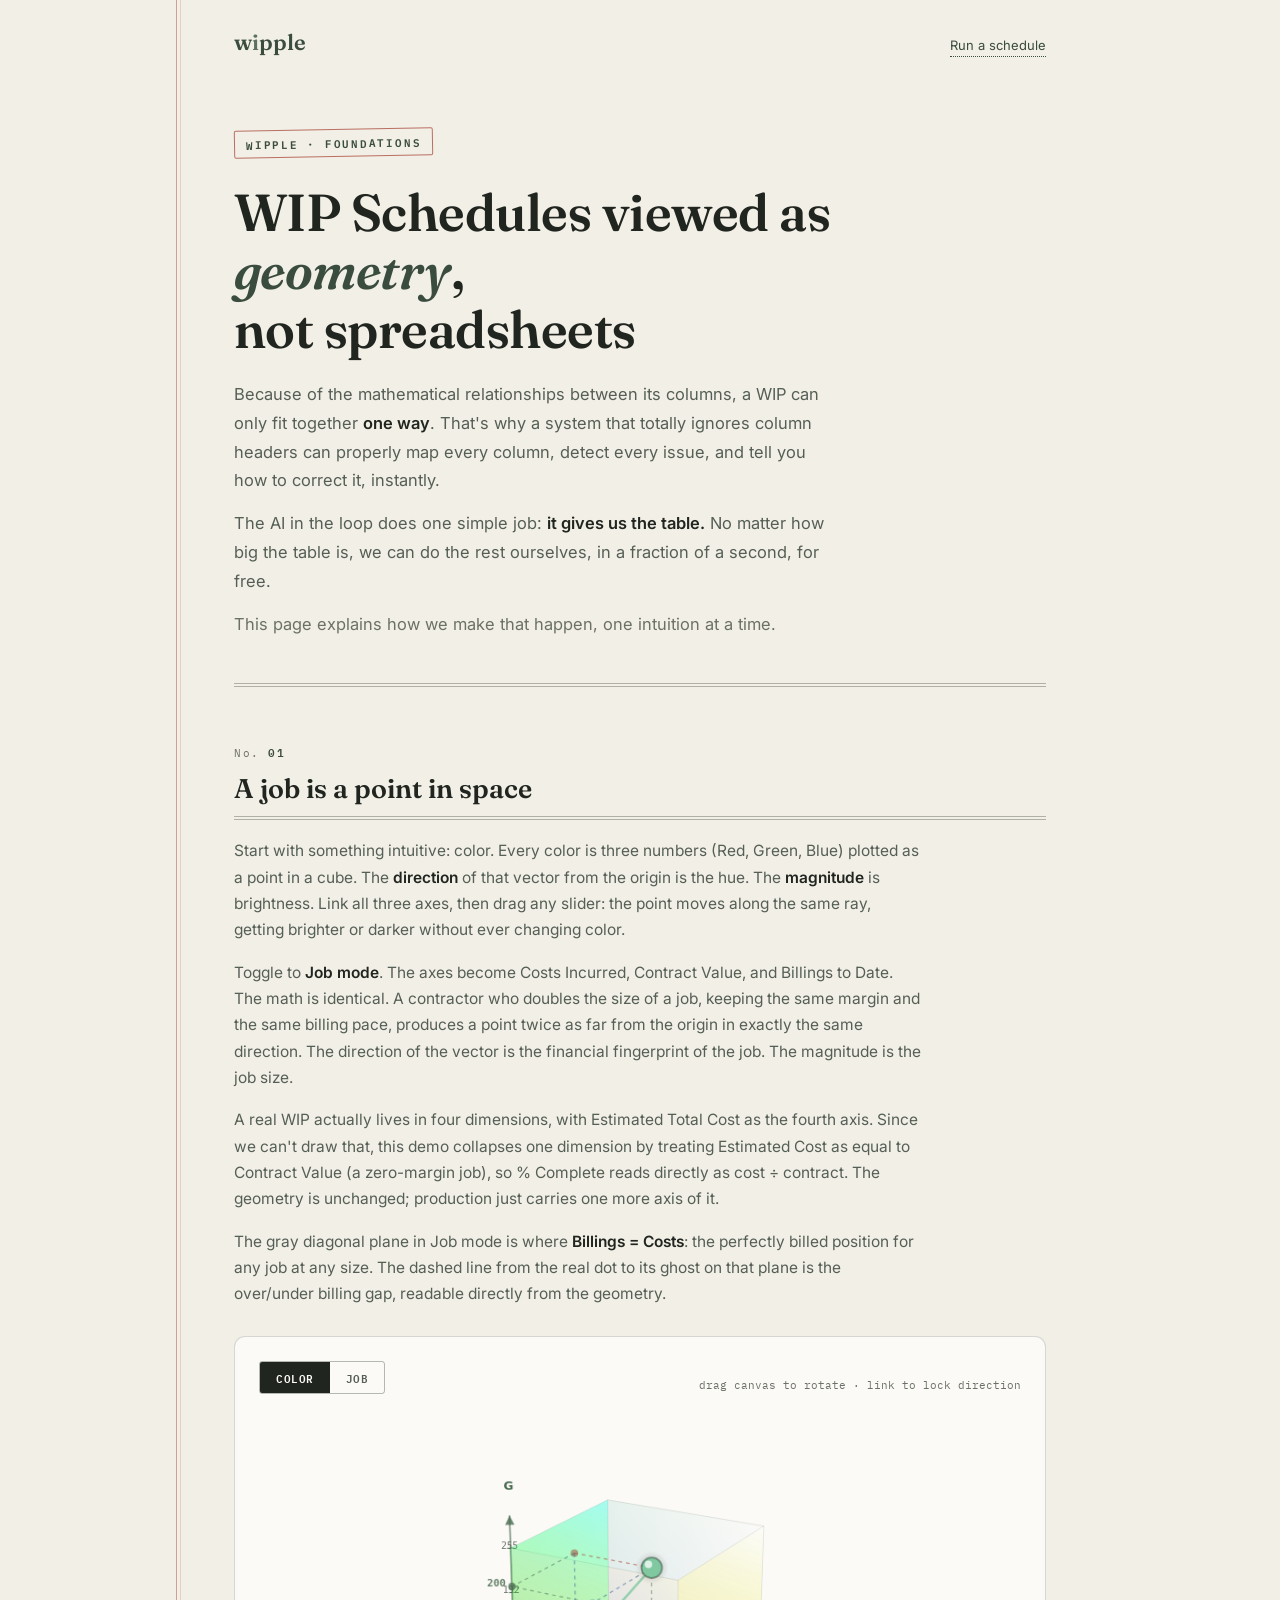
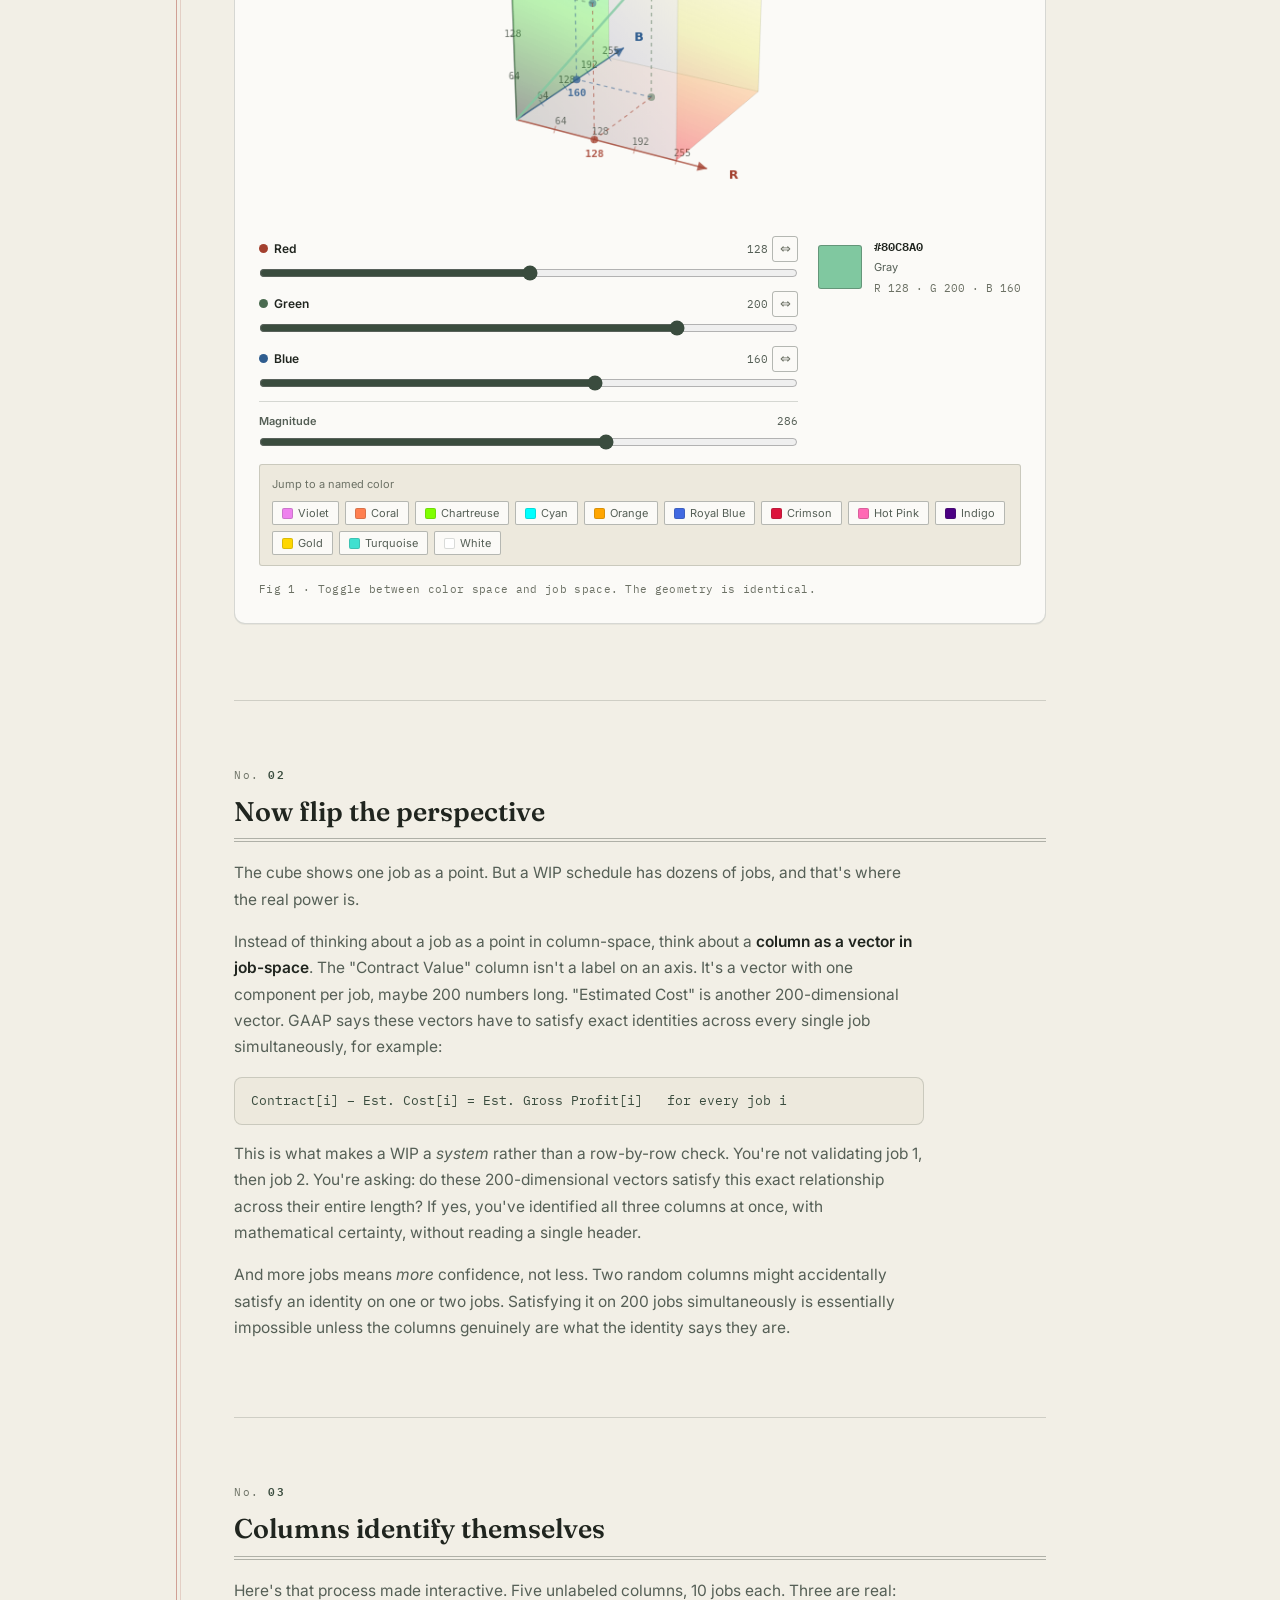
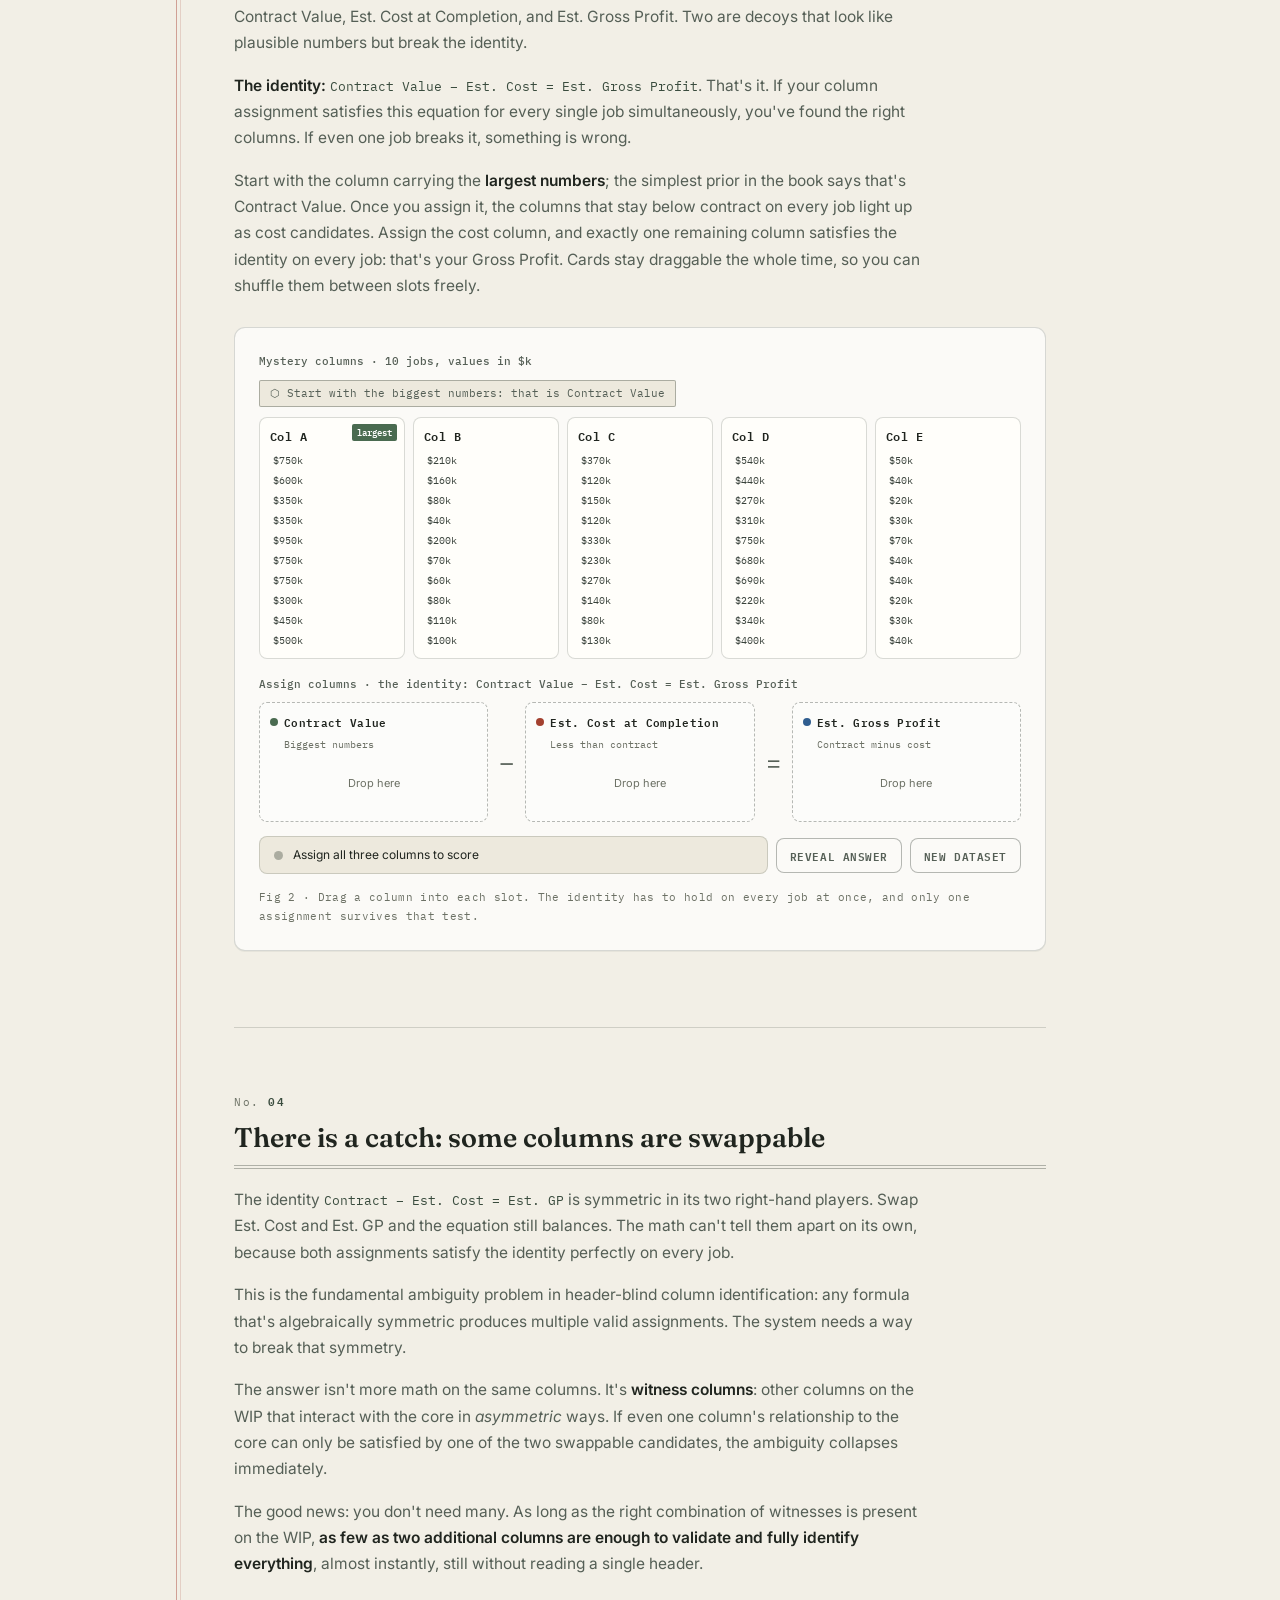
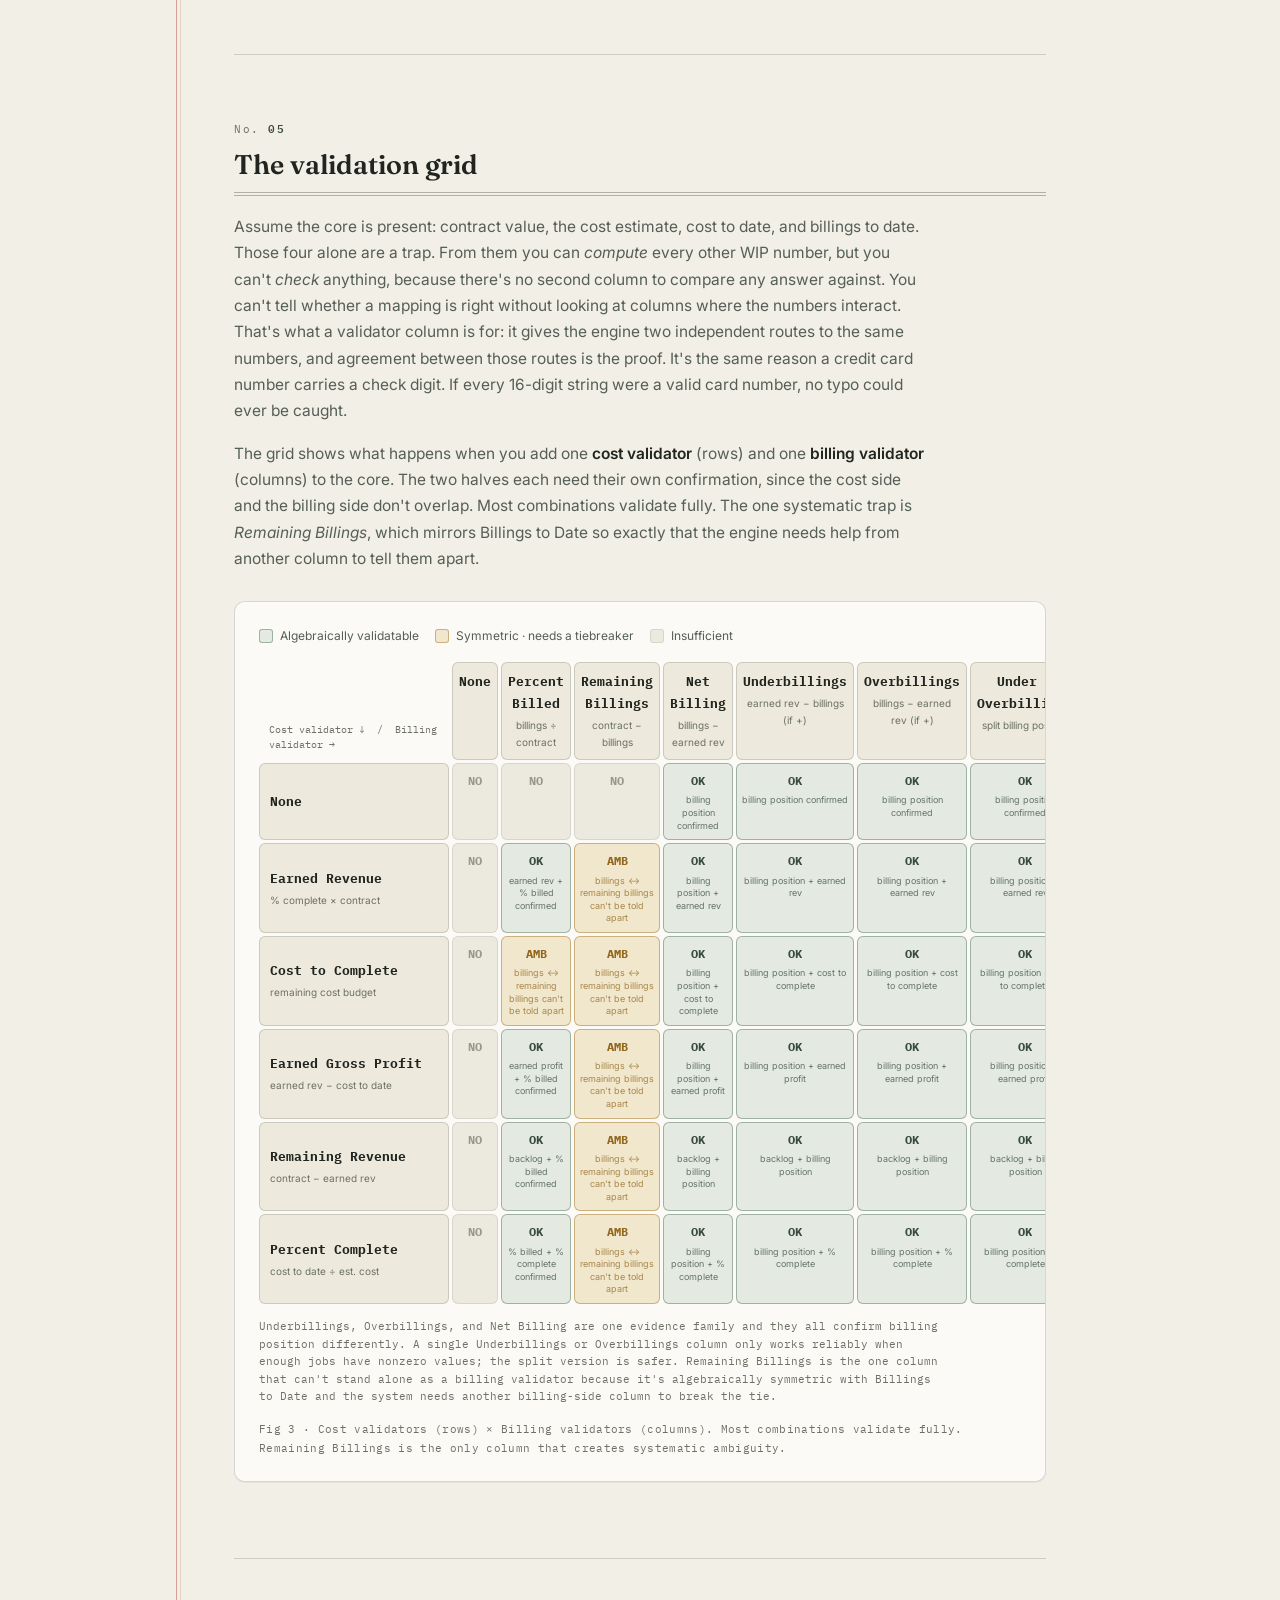
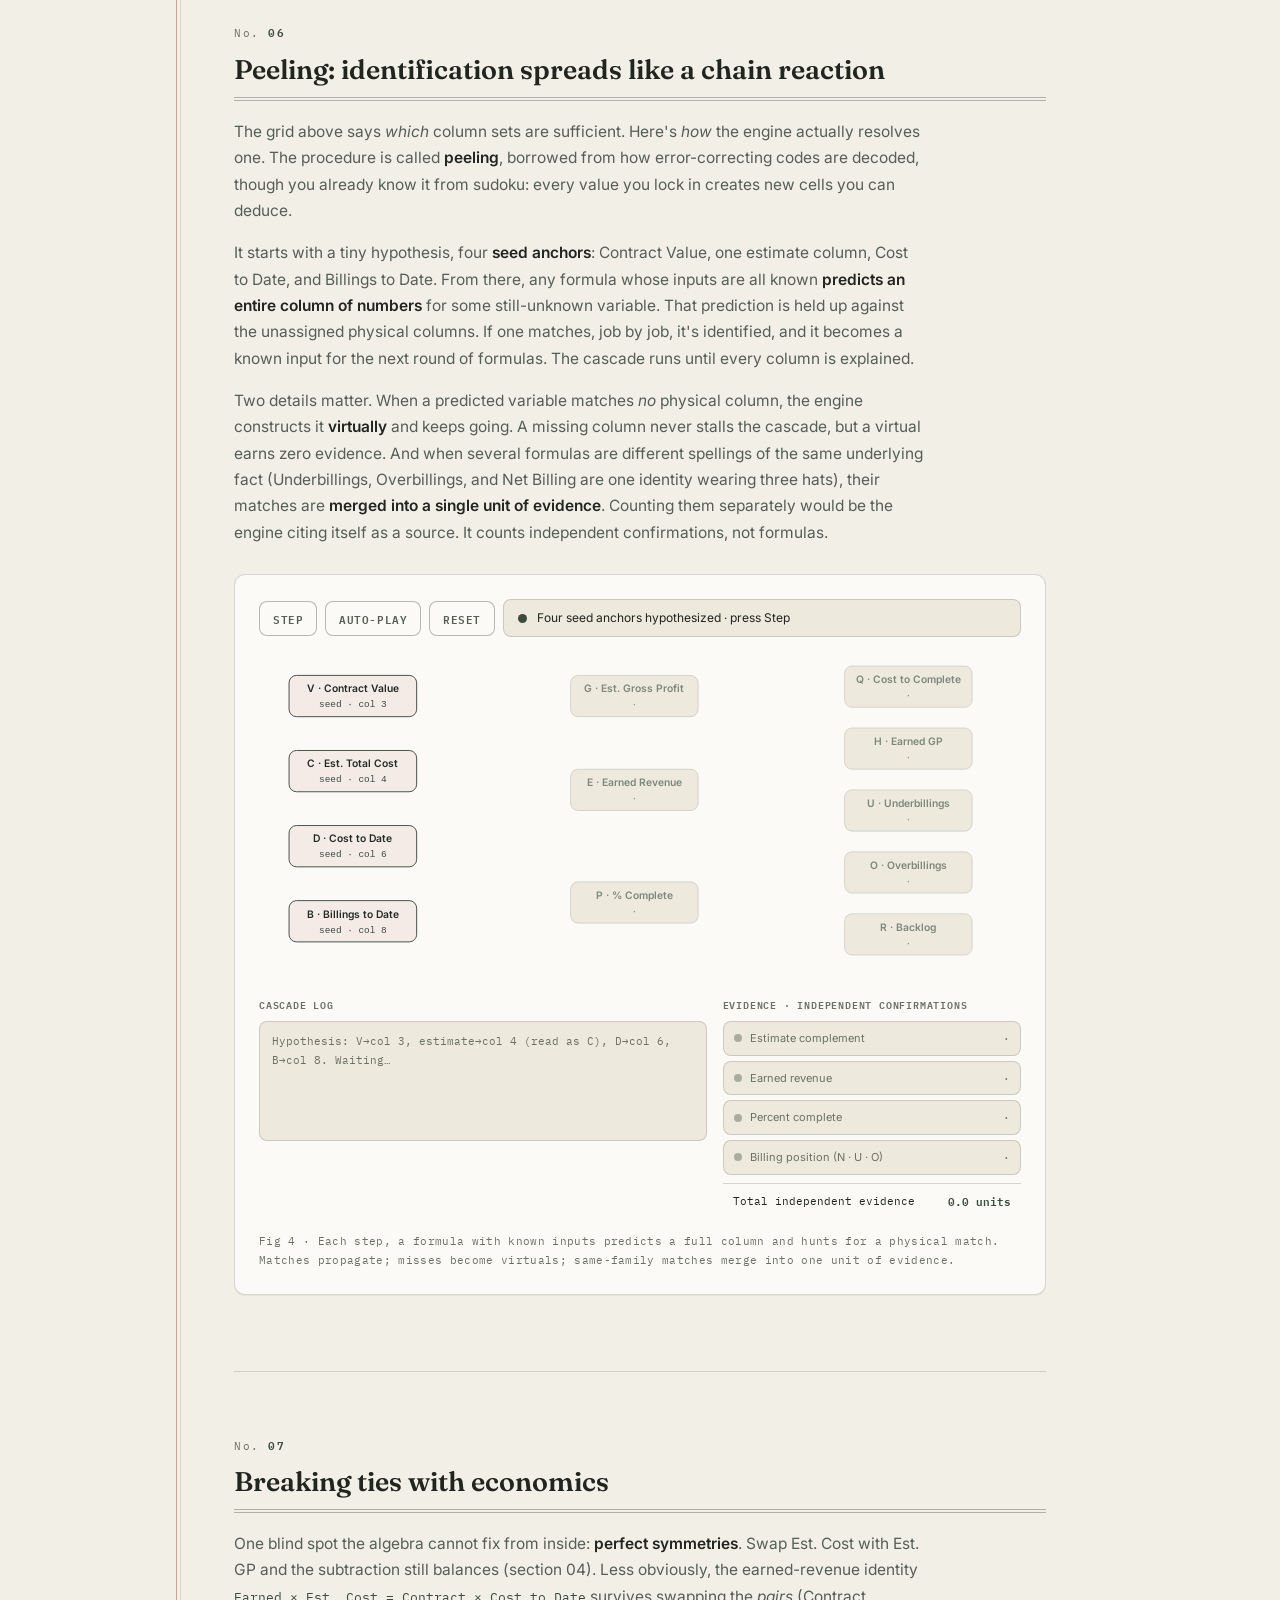
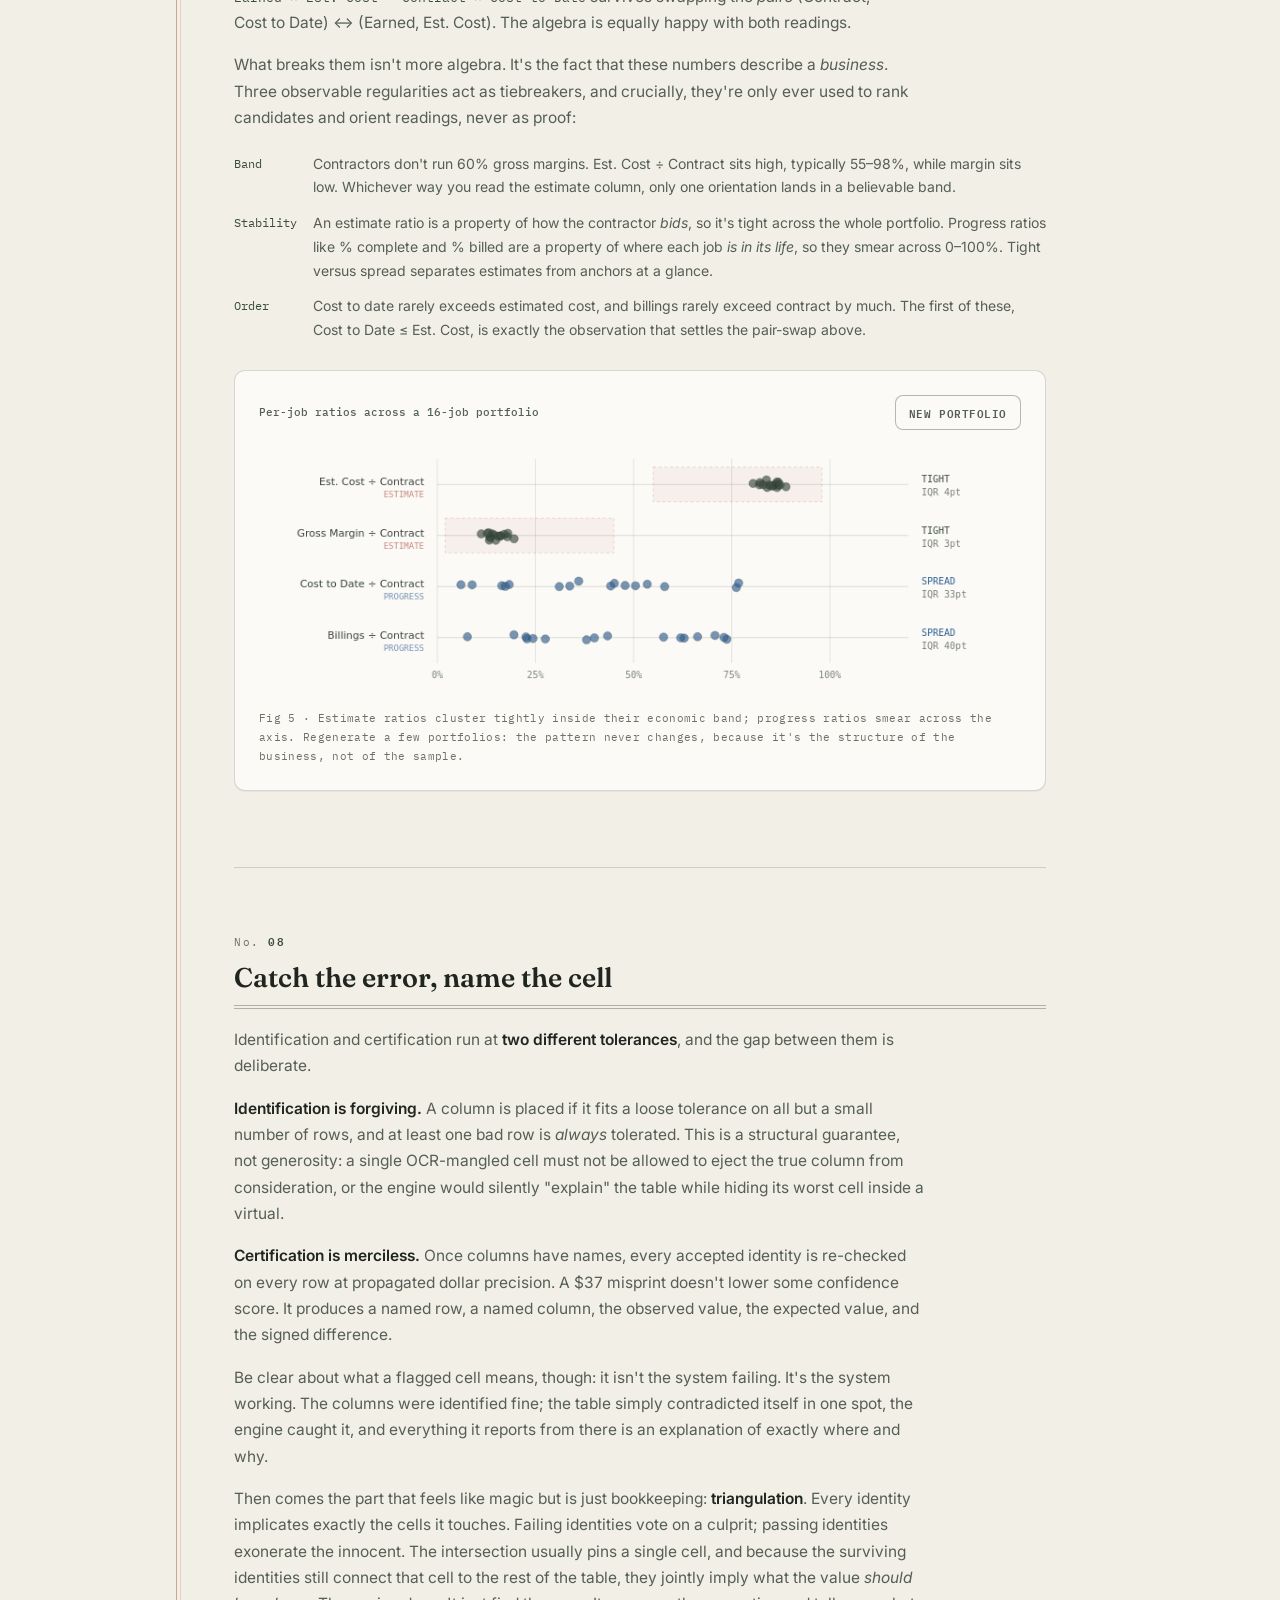
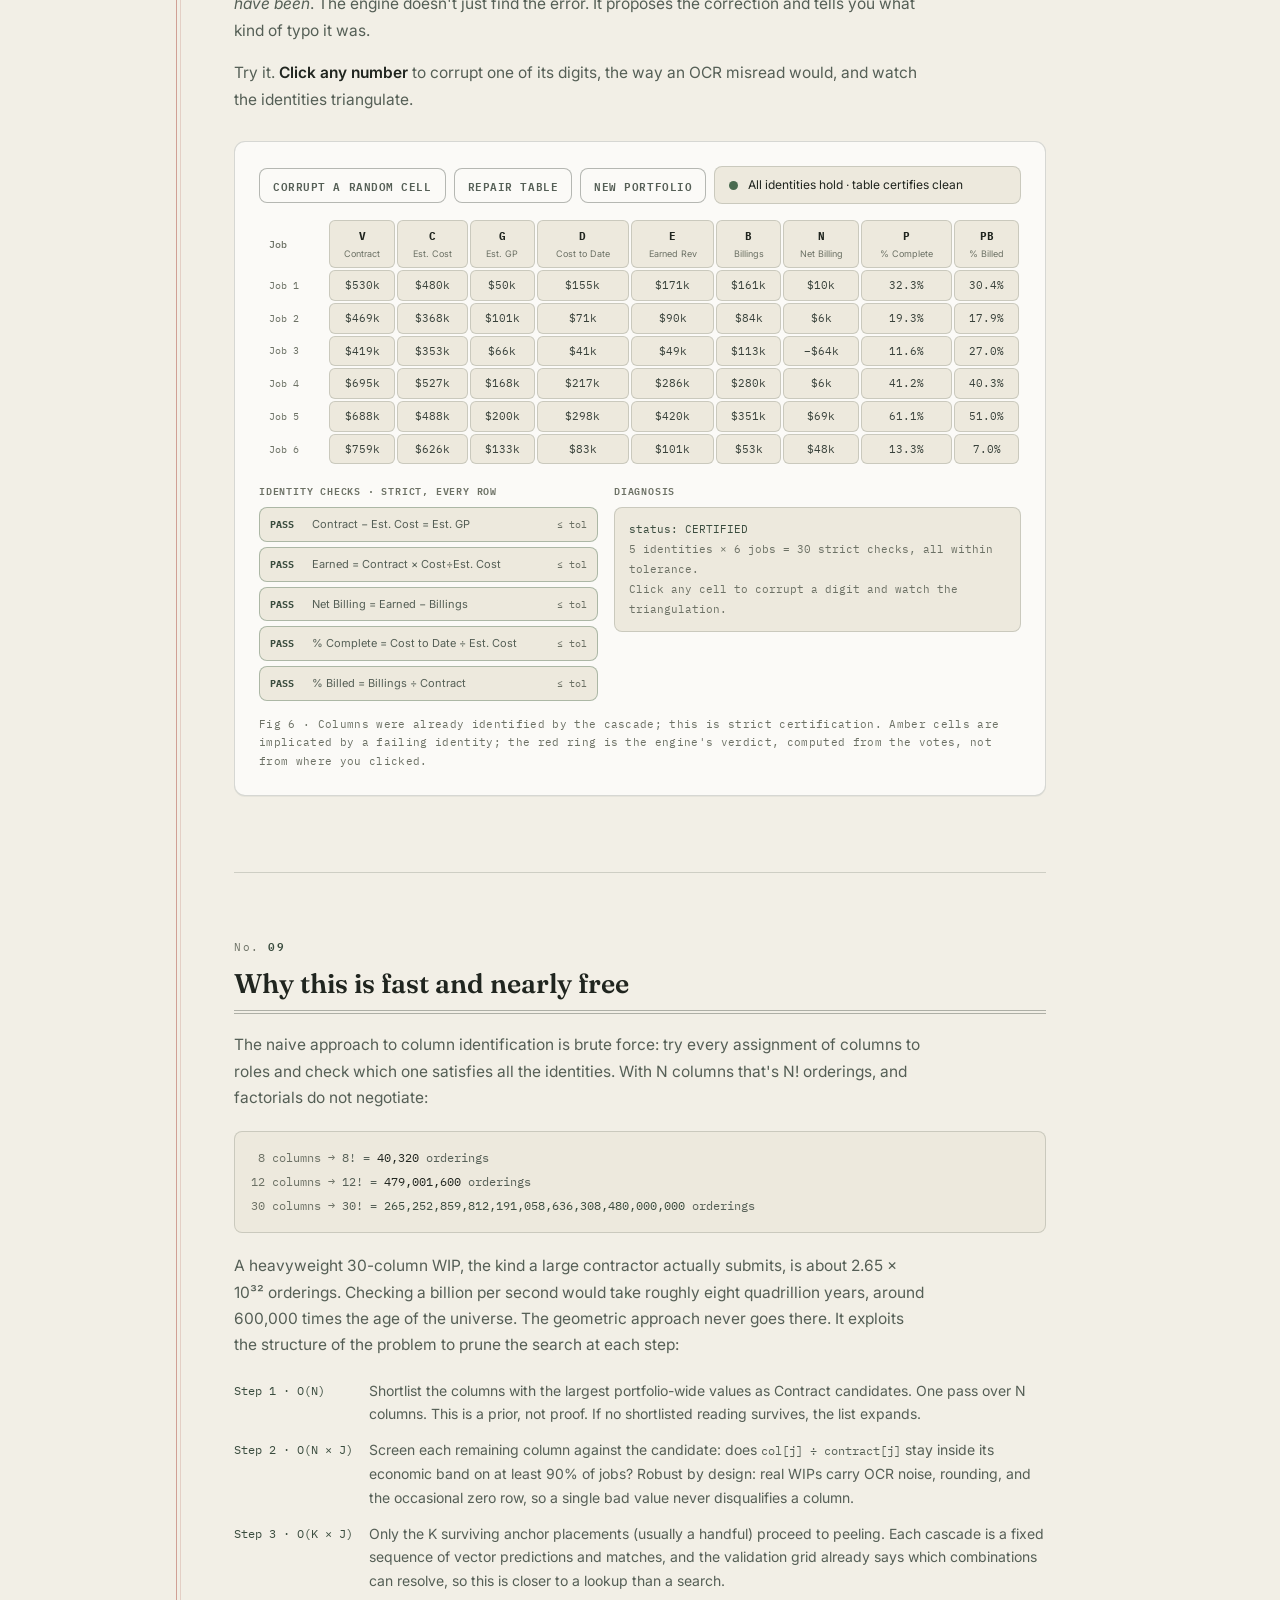
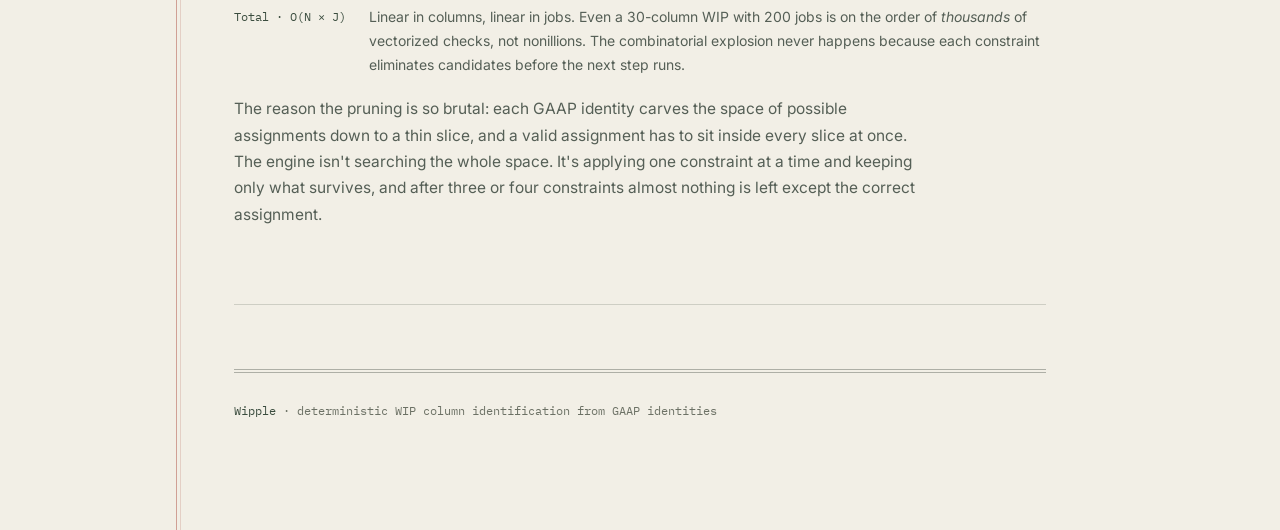
==== commit 88aa87c8: "Add files via upload" ====
--- a/static/how.html
+++ b/static/how.html
@@ -22,7 +22,7 @@
     --accent:    #3A4C3E;
     --accent2:   rgba(58,76,62,0.09);
     --red:       #A3402F;
-    --green:     #2e7d43;
+    --green:     #4A6B50;
     --blue:      #2f5d8f;
     --amber:     #92671E;
     --mono:      'IBM Plex Mono', 'JetBrains Mono', 'Courier New', monospace;
@@ -35,9 +35,7 @@
   html { scroll-behavior: smooth; }
 
   body {
-    background:
-      repeating-linear-gradient(to bottom, transparent 0px, transparent 31px, rgba(47,93,143,0.05) 31px, rgba(47,93,143,0.05) 32px),
-      var(--bg);
+    background: var(--bg);
     color: var(--text);
     font-family: var(--sans);
     font-size: 15.5px;
@@ -210,18 +208,18 @@
   .col-card-d { background: #fffefa; border: 1.5px solid var(--border); border-radius: var(--radius); padding: 8px 10px; cursor: grab; user-select: none; transition: border-color .2s, background .2s, opacity .2s; position: relative; }
   .col-card-d:hover { border-color: var(--border2); }
   .col-card-d.assigned-d { opacity: 0.45; }
-  .col-card-d.hint-contract-d { border-color: var(--green); background: rgba(46,125,67,0.06); }
+  .col-card-d.hint-contract-d { border-color: var(--green); background: rgba(74,107,80,0.06); }
   .col-card-d.hint-costs-d { border-color: rgba(182,72,60,0.6); background: rgba(182,72,60,0.05); }
   .col-card-d.hint-billings-d { border-color: rgba(47,93,143,0.55); background: rgba(47,93,143,0.05); }
   .col-card-d.hint-invalid-d { opacity: 0.4; }
   .col-name-d { font-size: 12px; font-weight: 600; color: var(--text); margin-bottom: 5px; display: flex; align-items: center; gap: 6px; font-family: var(--mono); letter-spacing: 0.04em; }
   .col-tag-d { font-size: 9px; font-weight: 600; padding: 1px 6px; border-radius: 2px; font-family: var(--mono); }
-  .tag-contract-d { background: rgba(46,125,67,0.14); color: var(--green); }
+  .tag-contract-d { background: rgba(74,107,80,0.14); color: var(--green); }
   .tag-costs-d    { background: rgba(182,72,60,0.12); color: #8B3527; }
   .tag-billings-d { background: rgba(47,93,143,0.12); color: var(--blue); }
   .col-vals-d { display: flex; flex-direction: column; gap: 1px; }
   .val-row-d { font-family: var(--mono); font-size: 10px; color: #39423b; padding: 1px 3px; border-radius: 2px; transition: background .2s, color .2s; line-height: 1.7; }
-  .val-row-d.match-d { background: rgba(46,125,67,0.14); color: #1c6e45; }
+  .val-row-d.match-d { background: rgba(74,107,80,0.14); color: #3A4C3E; }
   .val-row-d.match-cost-d { background: rgba(182,72,60,0.12); color: #8B3527; }
   .val-row-d.match-billing-d { background: rgba(47,93,143,0.12); color: var(--blue); }
   .biggest-badge-d { position: absolute; top: 6px; right: 7px; font-size: 9px; font-weight: 600; background: var(--green); color: #fff; border-radius: 2px; padding: 1px 5px; font-family: var(--mono); }
@@ -260,16 +258,13 @@
   <header class="hero">
     <div class="hero-eyebrow">Wipple · Foundations</div>
     <h1>WIP Schedules viewed as <em>geometry</em>,<br>not spreadsheets</h1>
-    <p>A work-in-progress schedule isn't a pile of labeled columns. It's a single mathematical object whose parts can only fit together one way. That's why an engine that never reads a header can name every column, prove the table is internally consistent, and point at the exact cell that's wrong. This page builds that idea from scratch, one intuition at a time.</p>
+    <p>Because of the mathematical relationships between its columns, a WIP can only fit together <strong>one way</strong>. That's why a system that totally ignores column headers can properly map every column, detect every issue, and tell you how to correct it, instantly.</p>
+    <p style="margin-top:14px">The AI in the loop does one simple job: <strong>it gives us the table.</strong> No matter how big the table is, we can do the rest ourselves, in a fraction of a second, for free.</p>
+    <p style="margin-top:14px;color:var(--text3)">This page explains how we make that happen, one intuition at a time.</p>
   </header>
 
   <!-- Section 1: The cube -->
   
-  <div style="background:var(--bg2);border:1px solid var(--border);border-radius:var(--radius-lg);padding:22px 26px;margin:34px 0 10px">
-    <div style="font-family:var(--mono);font-size:11px;letter-spacing:.12em;color:var(--accent);text-transform:uppercase;margin-bottom:12px">The short version</div>
-    <p style="color:var(--text2);margin-bottom:14px">The economics of the pipeline come from one division of labor. The only AI in the loop does <strong>perception</strong>: turning pixels into a grid of numbers, once. Everything after that is plain arithmetic on arrays: deterministic, identical on every run, finished in microseconds, costing effectively nothing. No tokens are ever spent asking a language model to double-check math, because <strong>the model is trusted to read, and never trusted to calculate</strong>. Verification, the part you'd otherwise pay a careful human or a frontier model to do, is the free part.</p>
-    <p style="color:var(--text2);margin:0">It's also the auditable part. The output isn't a confidence score; it's a certificate that lists every identity witnessed and every cell that failed. Anyone with a calculator can re-derive it. The rest of this page is the geometry that makes that possible.</p>
-  </div>
 
   <section class="section">
     <div class="section-num">01</div>
@@ -296,7 +291,7 @@
         <div id="wip-vals" style="display:none;flex-direction:column;gap:10px;flex-shrink:0;width:160px;padding-top:8px;">
           <div style="font-size:10px;font-weight:600;color:var(--text3);font-family:var(--mono);letter-spacing:0.08em;margin-bottom:2px;">DERIVED VALUES</div>
           <div style="background:var(--bg3);border:0.5px solid var(--border);border-radius:8px;padding:10px 12px;">
-            <div style="font-size:10px;color:#2e7d43;font-family:var(--mono);margin-bottom:3px;">Earned Revenue</div>
+            <div style="font-size:10px;color:#4A6B50;font-family:var(--mono);margin-bottom:3px;">Earned Revenue</div>
             <div style="font-size:15px;font-weight:600;color:var(--text);font-family:var(--mono);" id="wv-earned">$0k</div>
             <div style="font-size:10px;color:var(--text3);margin-top:2px;">% complete x contract</div>
           </div>
@@ -324,7 +319,7 @@
           </div>
           <div class="axis-row-c">
             <div class="axis-head-c">
-              <div class="axis-lbl-c"><span class="axis-dot-c" style="background:#2e7d43"></span><span id="lbl-g">Green</span></div>
+              <div class="axis-lbl-c"><span class="axis-dot-c" style="background:#4A6B50"></span><span id="lbl-g">Green</span></div>
               <div style="display:flex;align-items:center;gap:4px;"><span class="axis-val-c" id="vg">200</span><button class="link-btn-c" id="lnk-g" onclick="toggleLink('g')" aria-label="Link G">⇔</button></div>
             </div>
             <div class="sl-row-c"><input type="range" min="0" max="255" value="200" step="1" id="sl-g" oninput="slideAxis('g',+this.value)"></div>
@@ -404,7 +399,7 @@
         <div style="font-size:11px;font-weight:500;color:var(--text2);margin-bottom:8px;font-family:var(--mono);">Assign columns · the identity: Contract Value − Est. Cost = Est. Gross Profit</div>
         <div style="display:grid;grid-template-columns:1fr auto 1fr auto 1fr;gap:0;align-items:center;">
           <div class="slot-d" id="slot-y" ondragover="dOnOver(event,'y')" ondragleave="dOnLeave('y')" ondrop="dOnDrop(event,'y')">
-            <div class="slot-label-d"><span class="slot-dot-d" style="background:#2e7d43"></span>Contract Value</div>
+            <div class="slot-label-d"><span class="slot-dot-d" style="background:#4A6B50"></span>Contract Value</div>
             <div class="slot-hint-d">Biggest numbers</div>
             <div class="slot-empty-d" id="slot-y-empty">Drop here</div>
             <div id="slot-y-filled" style="display:none;flex-direction:column;gap:3px;"></div>
@@ -550,7 +545,7 @@
         <button class="action-btn-d" onclick="xtRepair()">Repair table</button>
         <button class="action-btn-d" onclick="xtNewPortfolio()">New portfolio</button>
         <div class="score-row-d" style="flex:1;min-width:200px;">
-          <span class="score-dot-d" id="xt-dot" style="background:#2e7d43"></span>
+          <span class="score-dot-d" id="xt-dot" style="background:#4A6B50"></span>
           <span id="xt-status">All identities hold · table certifies clean</span>
         </div>
       </div>
@@ -816,8 +811,8 @@
 
   const O=CP(0,0,0);const axisLen=1.18;
   const axesDef=isWip?
-    [{dir:[axisLen,0,0],color:'#A3402F',label:'Cost'},{dir:[0,axisLen,0],color:'#2e7d43',label:'Contract'},{dir:[0,0,axisLen],color:'#2f5d8f',label:'Billing'}]:
-    [{dir:[axisLen,0,0],color:'#A3402F',label:'R'},{dir:[0,axisLen,0],color:'#2e7d43',label:'G'},{dir:[0,0,axisLen],color:'#2f5d8f',label:'B'}];
+    [{dir:[axisLen,0,0],color:'#A3402F',label:'Cost'},{dir:[0,axisLen,0],color:'#4A6B50',label:'Contract'},{dir:[0,0,axisLen],color:'#2f5d8f',label:'Billing'}]:
+    [{dir:[axisLen,0,0],color:'#A3402F',label:'R'},{dir:[0,axisLen,0],color:'#4A6B50',label:'G'},{dir:[0,0,axisLen],color:'#2f5d8f',label:'B'}];
 
   axesDef.forEach(ax=>{
     const tip=CP(...ax.dir);
@@ -876,16 +871,16 @@
   function dropLine(from,to,color){ctx.save();ctx.strokeStyle=color;ctx.lineWidth=1.2;ctx.setLineDash([4,4]);ctx.globalAlpha=0.55;ctx.beginPath();ctx.moveTo(from.sx,from.sy);ctx.lineTo(to.sx,to.sy);ctx.stroke();ctx.restore();}
   function cdot(pt,color,alpha=0.5,r=4){ctx.save();ctx.beginPath();ctx.arc(pt.sx,pt.sy,r,0,Math.PI*2);ctx.fillStyle=color;ctx.globalAlpha=alpha;ctx.fill();ctx.restore();}
 
-  dropLine(PP,floorPt,'#2e7d43');dropLine(PP,backPt,'#2f5d8f');dropLine(PP,leftPt,'#A3402F');
-  cdot(floorPt,'#2e7d43');cdot(backPt,'#2f5d8f');cdot(leftPt,'#A3402F');
+  dropLine(PP,floorPt,'#4A6B50');dropLine(PP,backPt,'#2f5d8f');dropLine(PP,leftPt,'#A3402F');
+  cdot(floorPt,'#4A6B50');cdot(backPt,'#2f5d8f');cdot(leftPt,'#A3402F');
   dropLine(floorPt,rAxisPt,'#A3402F');dropLine(floorPt,bAxisPt,'#2f5d8f');
-  dropLine(backPt,rAxisPt,'#A3402F');dropLine(backPt,gAxisPt,'#2e7d43');
-  dropLine(leftPt,gAxisPt,'#2e7d43');dropLine(leftPt,bAxisPt,'#2f5d8f');
-  cdot(rAxisPt,'#A3402F',0.75);cdot(gAxisPt,'#2e7d43',0.75);cdot(bAxisPt,'#2f5d8f',0.75);
+  dropLine(backPt,rAxisPt,'#A3402F');dropLine(backPt,gAxisPt,'#4A6B50');
+  dropLine(leftPt,gAxisPt,'#4A6B50');dropLine(leftPt,bAxisPt,'#2f5d8f');
+  cdot(rAxisPt,'#A3402F',0.75);cdot(gAxisPt,'#4A6B50',0.75);cdot(bAxisPt,'#2f5d8f',0.75);
 
   ctx.save();ctx.font='bold 11px monospace';ctx.textAlign='center';ctx.textBaseline='middle';ctx.globalAlpha=0.85;
   ctx.fillStyle='#A3402F';ctx.fillText(isWip?fmt$(cRgb.r):Math.round(cRgb.r),CP(px,-0.09,0).sx,CP(px,-0.09,0).sy);
-  ctx.fillStyle='#2e7d43';ctx.fillText(isWip?fmt$(cRgb.g):Math.round(cRgb.g),CP(-0.1,py,0).sx,CP(-0.1,py,0).sy);
+  ctx.fillStyle='#4A6B50';ctx.fillText(isWip?fmt$(cRgb.g):Math.round(cRgb.g),CP(-0.1,py,0).sx,CP(-0.1,py,0).sy);
   ctx.fillStyle='#2f5d8f';ctx.fillText(isWip?fmt$(cRgb.b):Math.round(cRgb.b),CP(0,-0.09,pz).sx,CP(0,-0.09,pz).sy);
   ctx.restore();
 
@@ -1062,7 +1057,7 @@
   const s=dComputeScore();
   const dot=document.getElementById('score-dot'),txt=document.getElementById('score-text'),row=document.getElementById('score-row');
   if(s===null){dot.style.background='var(--border2)';txt.textContent='Assign all three columns to score';row.style.borderColor='var(--border)';return;}
-  if(dIsCorrectAll()){dot.style.background='#2e7d43';txt.textContent='Perfect: all three columns identified';row.style.borderColor='rgba(46,125,67,0.45)';}
+  if(dIsCorrectAll()){dot.style.background='#4A6B50';txt.textContent='Perfect: all three columns identified';row.style.borderColor='rgba(74,107,80,0.45)';}
   else if(dIsCorrectXY()){dot.style.background='#92671E';txt.textContent='Contract correct, find the remaining column';row.style.borderColor='rgba(168,123,47,0.55)';}
   else if(s>0.65){dot.style.background='#92671E';txt.textContent=`${Math.round(s*100)}% fit, close but ratios inconsistent`;row.style.borderColor='rgba(168,123,47,0.55)';}
   else{dot.style.background='#A3402F';txt.textContent=`${Math.round(s*100)}% fit, ratios invalid`;row.style.borderColor='rgba(182,72,60,0.5)';}
@@ -1152,9 +1147,9 @@
     'P-UO':      {s:'ok',  d:'billing position + % complete'},
   };
 
-  const COLOR = { ok:'#dcead9', amb:'#f0e7cd', no:'#e7e8db' };
-  const BORDER = { ok:'rgba(46,125,67,0.45)', amb:'rgba(168,123,47,0.5)', no:'rgba(45,55,45,0.10)' };
-  const TEXT = { ok:'#1c6e45', amb:'#92671E', no:'#8a9286' };
+  const COLOR = { ok:'#E4EAE2', amb:'#f0e7cd', no:'#ECE9DE' };
+  const BORDER = { ok:'rgba(74,107,80,0.45)', amb:'rgba(168,123,47,0.5)', no:'rgba(45,55,45,0.10)' };
+  const TEXT = { ok:'#3A4C3E', amb:'#92671E', no:'#9A988C' };
   const LABEL = { ok:'OK', amb:'AMB', no:'NO' };
 
   const container = document.getElementById('witness-grid');
@@ -1163,9 +1158,9 @@
   const legend = document.createElement('div');
   legend.style.cssText = 'display:flex;gap:16px;flex-wrap:wrap;margin-bottom:16px;';
   [
-    {color:'#dcead9',border:'rgba(46,125,67,0.45)',text:'#1c6e45', label:'Algebraically validatable'},
+    {color:'#E4EAE2',border:'rgba(74,107,80,0.45)',text:'#3A4C3E', label:'Algebraically validatable'},
     {color:'#f0e7cd',border:'rgba(168,123,47,0.5)',text:'#92671E', label:'Symmetric · needs a tiebreaker'},
-    {color:'#e7e8db',border:'rgba(45,55,45,0.10)',text:'#8a9286',    label:'Insufficient'},
+    {color:'#ECE9DE',border:'rgba(45,55,45,0.10)',text:'#9A988C',    label:'Insufficient'},
   ].forEach(l=>{
     const item = document.createElement('div');
     item.style.cssText = 'display:flex;align-items:center;gap:7px;font-size:12px;color:var(--text2);';
@@ -1239,15 +1234,15 @@
 };
 const PEEL_STEPS=[
   {rule:'G = V − C',          out:'G', ins:['V','C'],     res:'match', col:5, fam:'est',    w:1.0,
-   log:'G = V − C predicts a full column → matches col 5 on 10/10 jobs · <span style="color:#1c6e45">+1.0 evidence</span>'},
+   log:'G = V − C predicts a full column → matches col 5 on 10/10 jobs · <span style="color:#3A4C3E">+1.0 evidence</span>'},
   {rule:'E = V × D ÷ C',      out:'E', ins:['V','D','C'], res:'match', col:7, fam:'earned', w:1.0,
-   log:'E = V × D ÷ C → matches col 7 on 10/10 jobs · <span style="color:#1c6e45">+1.0 evidence</span>'},
+   log:'E = V × D ÷ C → matches col 7 on 10/10 jobs · <span style="color:#3A4C3E">+1.0 evidence</span>'},
   {rule:'P = D ÷ C',          out:'P', ins:['D','C'],     res:'match', col:1, fam:'pct',    w:0.4,
-   log:'P = D ÷ C → matches col 1 · <span style="color:#1c6e45">+0.4</span> (percent vectors collide more easily, so they weigh less)'},
+   log:'P = D ÷ C → matches col 1 · <span style="color:#3A4C3E">+0.4</span> (percent vectors collide more easily, so they weigh less)'},
   {rule:'Q = C − D',          out:'Q', ins:['C','D'],     res:'virtual',
    log:'Q = C − D predicts a column nothing physical matches → constructed <span style="color:#5b6357">virtually</span> · +0'},
   {rule:'U = max(E − B, 0)',  out:'U', ins:['E','B'],     res:'match', col:9, fam:'bill',   w:1.0,
-   log:'U = max(E − B, 0) → matches col 9 · <span style="color:#1c6e45">+1.0 evidence</span>'},
+   log:'U = max(E − B, 0) → matches col 9 · <span style="color:#3A4C3E">+1.0 evidence</span>'},
   {rule:'O = max(B − E, 0)',  out:'O', ins:['B','E'],     res:'match', col:2, fam:'bill',   w:0,
    log:'O = max(B − E, 0) → matches col 2 · <span style="color:#92671E">same family as U → merged, +0</span> (one fact, two spellings)'},
   {rule:'H = E − D',          out:'H', ins:['E','D'],     res:'virtual',
@@ -1278,7 +1273,7 @@
   // edges for applied steps; latest step highlighted
   for(let i=0;i<peelIdx;i++){
     const st=PEEL_STEPS[i],active=(i===peelIdx-1);
-    const color=st.res==='match'?(active?'#3A4C3E':'rgba(46,125,67,0.55)'):(active?'#5b6357':'rgba(91,99,87,0.4)');
+    const color=st.res==='match'?(active?'#3A4C3E':'rgba(74,107,80,0.55)'):(active?'#5b6357':'rgba(91,99,87,0.4)');
     st.ins.forEach(inp=>{
       out+=`<path d="${peelEdgePath(inp,st.out)}" fill="none" stroke="${color}" stroke-width="${active?2:1.2}" ${st.res==='virtual'?'stroke-dasharray="4,4"':''}/>`;
     });
@@ -1288,7 +1283,7 @@
     const n=PEEL_NODES[k],st=peelNodeState(k);
     let fill='var(--bg3)',stroke='rgba(45,55,45,0.16)',txt='#7e887c',sub='·',subC='#7e887c',dash='';
     if(st.s==='seed'){fill='rgba(157,44,28,0.07)';stroke='#3A4C3E';txt='#232b26';sub='seed · col '+st.col;subC='#3A4C3E';}
-    if(st.s==='match'){fill='rgba(46,125,67,0.10)';stroke='#2e7d43';txt='#232b26';sub='col '+st.col+' ✓';subC='#1c6e45';}
+    if(st.s==='match'){fill='rgba(74,107,80,0.10)';stroke='#4A6B50';txt='#232b26';sub='col '+st.col+' ✓';subC='#3A4C3E';}
     if(st.s==='virtual'){fill='transparent';stroke='rgba(91,99,87,0.55)';txt='#5b6357';sub='virtual';subC='#5b6357';dash='stroke-dasharray="5,4"';}
     out+=`<g><rect x="${n.x-68}" y="${n.y-22}" width="136" height="44" rx="8" fill="${fill}" stroke="${stroke}" ${dash}/>`;
     out+=`<text x="${n.x}" y="${n.y-4}" text-anchor="middle" fill="${txt}" font-size="11" font-family=""Public Sans",system-ui,sans-serif" font-weight="600">${k} · ${n.name}</text>`;
@@ -1302,10 +1297,10 @@
     for(let i=0;i<peelIdx;i++){const st=PEEL_STEPS[i];if(st.fam===f.k&&st.res==='match'){w+=st.w;hits++;}}
     total+=w;
     const on=hits>0;
-    html+=`<div style="display:flex;align-items:center;gap:8px;background:var(--bg3);border:0.5px solid ${on?'rgba(46,125,67,0.45)':'var(--border)'};border-radius:8px;padding:7px 10px;font-size:11px;">
-      <span style="width:8px;height:8px;border-radius:50%;background:${on?'#2e7d43':'var(--border2)'};flex-shrink:0;"></span>
+    html+=`<div style="display:flex;align-items:center;gap:8px;background:var(--bg3);border:0.5px solid ${on?'rgba(74,107,80,0.45)':'var(--border)'};border-radius:8px;padding:7px 10px;font-size:11px;">
+      <span style="width:8px;height:8px;border-radius:50%;background:${on?'#4A6B50':'var(--border2)'};flex-shrink:0;"></span>
       <span style="flex:1;color:${on?'var(--text)':'var(--text3)'};">${f.label}</span>
-      <span style="font-family:var(--mono);color:${on?'#1c6e45':'var(--text3)'};">${on?'+'+w.toFixed(1)+(hits>1?' ('+hits+' merged)':''):'·'}</span></div>`;
+      <span style="font-family:var(--mono);color:${on?'#3A4C3E':'var(--text3)'};">${on?'+'+w.toFixed(1)+(hits>1?' ('+hits+' merged)':''):'·'}</span></div>`;
   });
   html+=`<div style="display:flex;justify-content:space-between;padding:8px 10px;font-family:var(--mono);font-size:11px;color:var(--text);border-top:0.5px solid var(--border);margin-top:3px;">
     <span>Total independent evidence</span><span style="color:var(--accent);font-weight:600;">${total.toFixed(1)} units</span></div>`;
@@ -1314,7 +1309,7 @@
   const status=document.getElementById('peel-status'),dot=document.getElementById('peel-dot');
   if(peelIdx===0){status.textContent='Four seed anchors hypothesized · press Step';dot.style.background='var(--accent)';}
   else if(peelIdx<PEEL_STEPS.length){status.textContent=`Step ${peelIdx} of ${PEEL_STEPS.length} · ${PEEL_STEPS[peelIdx-1].rule}`;dot.style.background='var(--accent)';}
-  else{status.textContent='All 9 physical columns explained · cost and billing sides each independently confirmed';dot.style.background='#2e7d43';}
+  else{status.textContent='All 9 physical columns explained · cost and billing sides each independently confirmed';dot.style.background='#4A6B50';}
 }
 function peelLog(){
   const el=document.getElementById('peel-log');let html='';
@@ -1397,7 +1392,7 @@
     });
     const iqr=prIqrOf(prData[r.key]),tight=iqr<0.12;
     c.save();c.textAlign='left';c.font='10px monospace';
-    c.fillStyle=tight?'#1c6e45':'#2f5d8f';
+    c.fillStyle=tight?'#3A4C3E':'#2f5d8f';
     c.fillText(tight?'TIGHT':'SPREAD',padL+pw+14,cy-2);
     c.fillStyle='rgba(91,99,87,0.8)';
     c.fillText('IQR '+(iqr*100).toFixed(0)+'pt',padL+pw+14,cy+12);c.restore();
@@ -1598,8 +1593,8 @@
     const bad=f.length>0;
     let worst=0;f.forEach(x=>{if(Math.abs(x.resid)>Math.abs(worst))worst=x.resid;});
     const delta=bad?(I.kind==='p'?'Δ '+(Math.abs(worst)*100).toFixed(1)+'pt':'Δ $'+Math.round(Math.abs(worst))+'k'):'≤ tol';
-    h+=`<div style="display:flex;align-items:center;gap:8px;background:var(--bg3);border:0.5px solid ${bad?'rgba(182,72,60,0.5)':'rgba(46,125,67,0.4)'};border-radius:8px;padding:7px 10px;font-size:11px;">
-      <span style="font-family:var(--mono);font-size:10px;font-weight:700;color:${bad?'#8B3527':'#1c6e45'};min-width:34px;">${bad?'FAIL':'PASS'}</span>
+    h+=`<div style="display:flex;align-items:center;gap:8px;background:var(--bg3);border:0.5px solid ${bad?'rgba(182,72,60,0.5)':'rgba(74,107,80,0.4)'};border-radius:8px;padding:7px 10px;font-size:11px;">
+      <span style="font-family:var(--mono);font-size:10px;font-weight:700;color:${bad?'#8B3527':'#3A4C3E'};min-width:34px;">${bad?'FAIL':'PASS'}</span>
       <span style="flex:1;color:var(--text2);">${I.name}</span>
       <span style="font-family:var(--mono);font-size:10px;color:${bad?'#8B3527':'var(--text3)'};">${delta}${bad?' · Job '+(f[0].row+1):''}</span></div>`;
   });
@@ -1608,8 +1603,8 @@
 function xtRenderDiag(diag,fails){
   const el=document.getElementById('xt-diag'),dot=document.getElementById('xt-dot'),status=document.getElementById('xt-status');
   if(!diag){
-    dot.style.background='#2e7d43';status.textContent='All identities hold · table certifies clean';
-    el.innerHTML='<span style="color:#1c6e45">status: CERTIFIED</span><br><span style="color:var(--text3)">5 identities × 6 jobs = 30 strict checks, all within tolerance.<br>Click any cell to corrupt a digit and watch the triangulation.</span>';
+    dot.style.background='#4A6B50';status.textContent='All identities hold · table certifies clean';
+    el.innerHTML='<span style="color:#3A4C3E">status: CERTIFIED</span><br><span style="color:var(--text3)">5 identities × 6 jobs = 30 strict checks, all within tolerance.<br>Click any cell to corrupt a digit and watch the triangulation.</span>';
     return;
   }
   dot.style.background='#A3402F';
@@ -1621,7 +1616,7 @@
     const k=diag.culprit[0],m=vmeta(k);
     h+=`<div style="margin-top:6px;color:#A3402F;">culprit → Job ${diag.row+1}, <strong>${m.n}</strong></div>`;
     if(diag.proposed!==null&&diag.proposed!==undefined){
-      h+=`<div>observed <span style="color:#A3402F">${xtFmt(xtRows[diag.row][k],m.kind)}</span> → identities imply <span style="color:#1c6e45">${xtFmt(diag.proposed,m.kind)}</span> <span style="color:var(--text3)">(confidence ${diag.confidence})</span></div>`;
+      h+=`<div>observed <span style="color:#A3402F">${xtFmt(xtRows[diag.row][k],m.kind)}</span> → identities imply <span style="color:#3A4C3E">${xtFmt(diag.proposed,m.kind)}</span> <span style="color:var(--text3)">(confidence ${diag.confidence})</span></div>`;
       h+=`<div style="color:var(--text3);margin-top:4px;">implied independently by:<br>${diag.basis.map(b=>'&nbsp;&nbsp;· '+b).join('<br>')}</div>`;
       if(diag.cls)h+=`<div style="margin-top:4px;color:#92671E;">looks like: ${diag.cls}</div>`;
     }
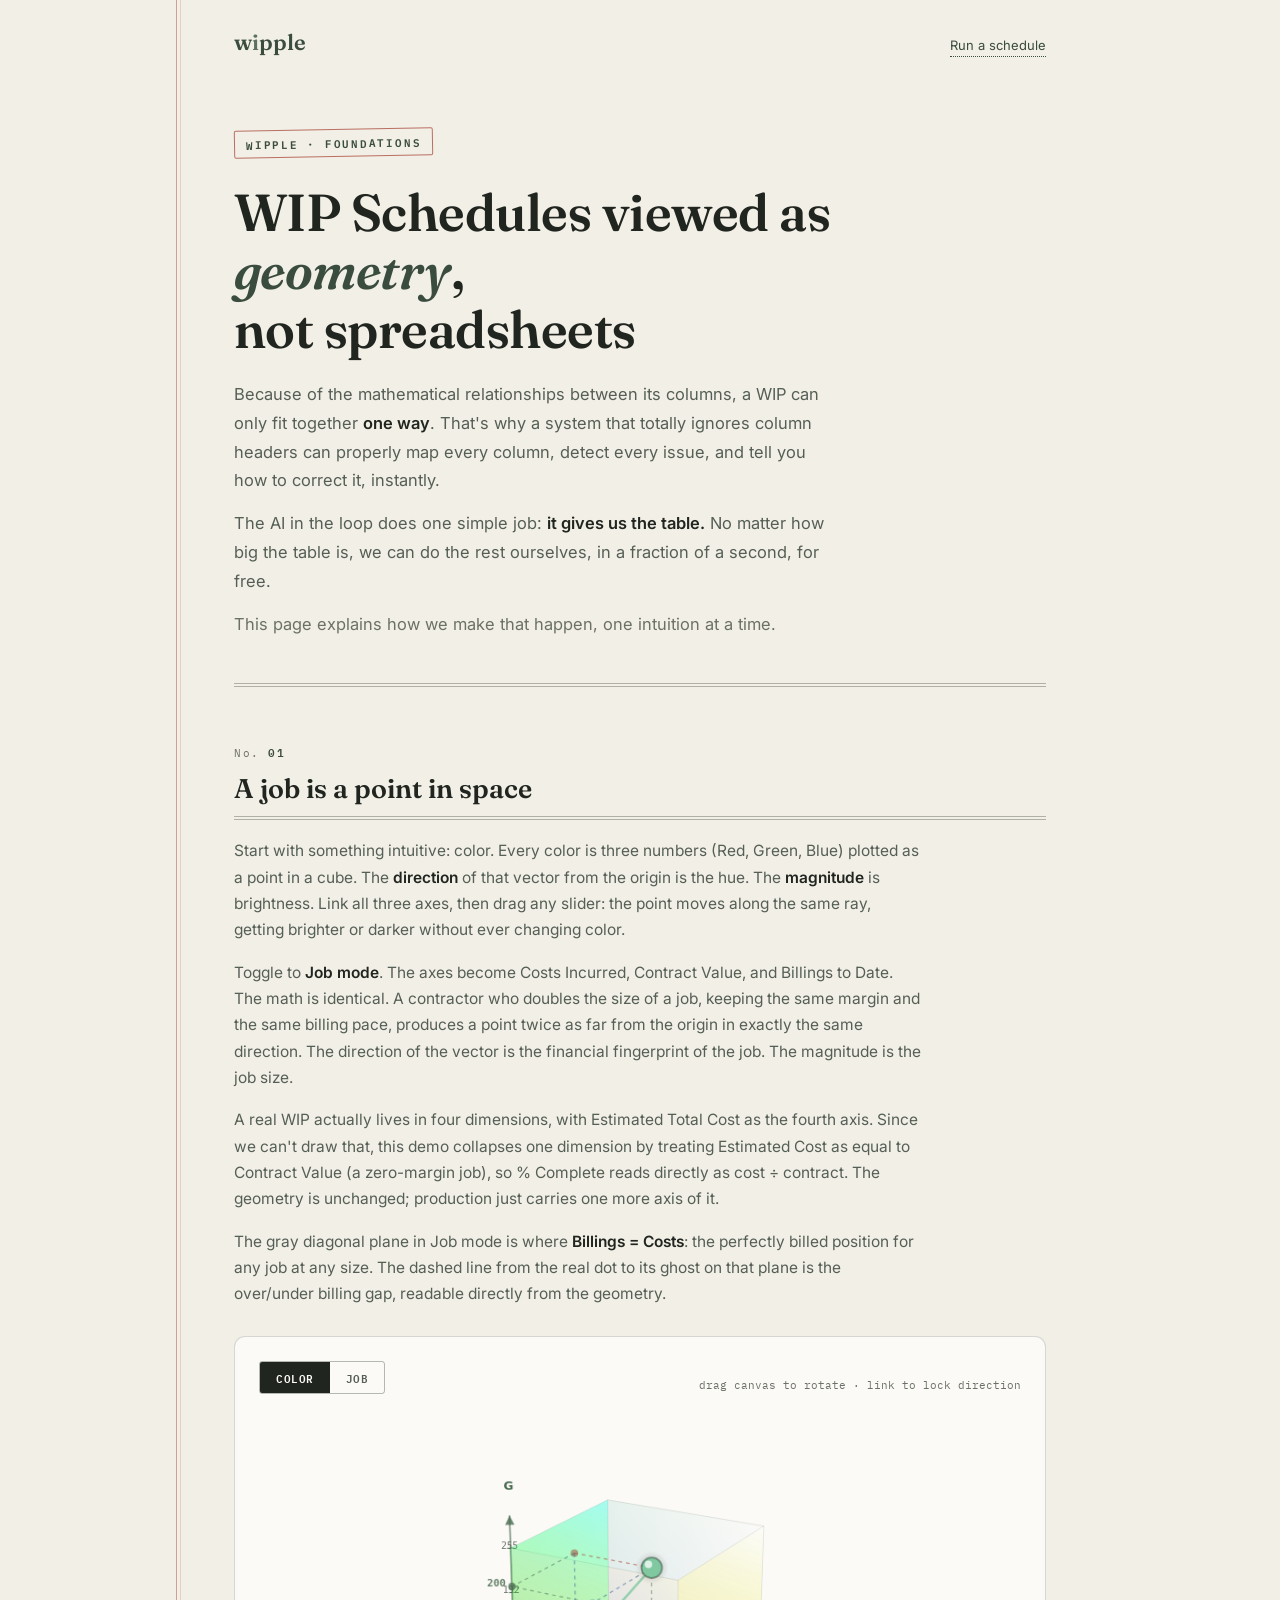
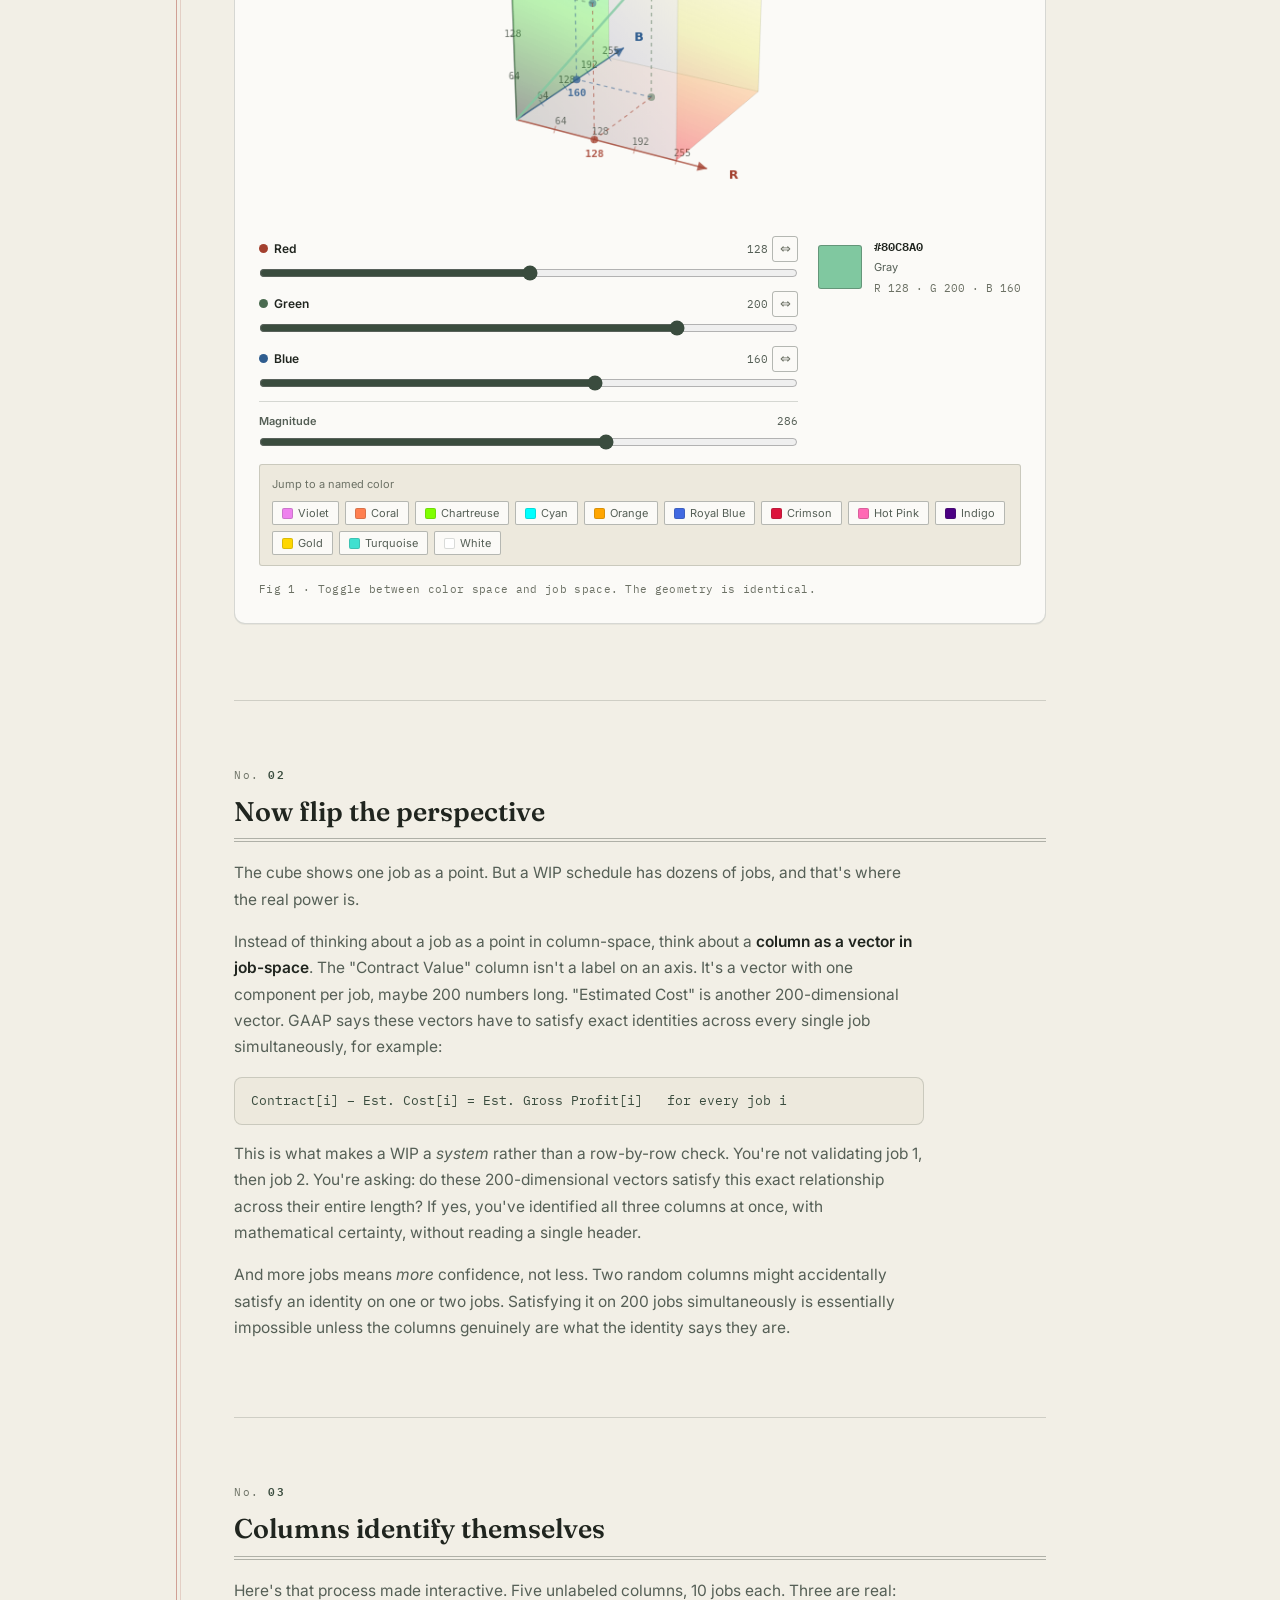
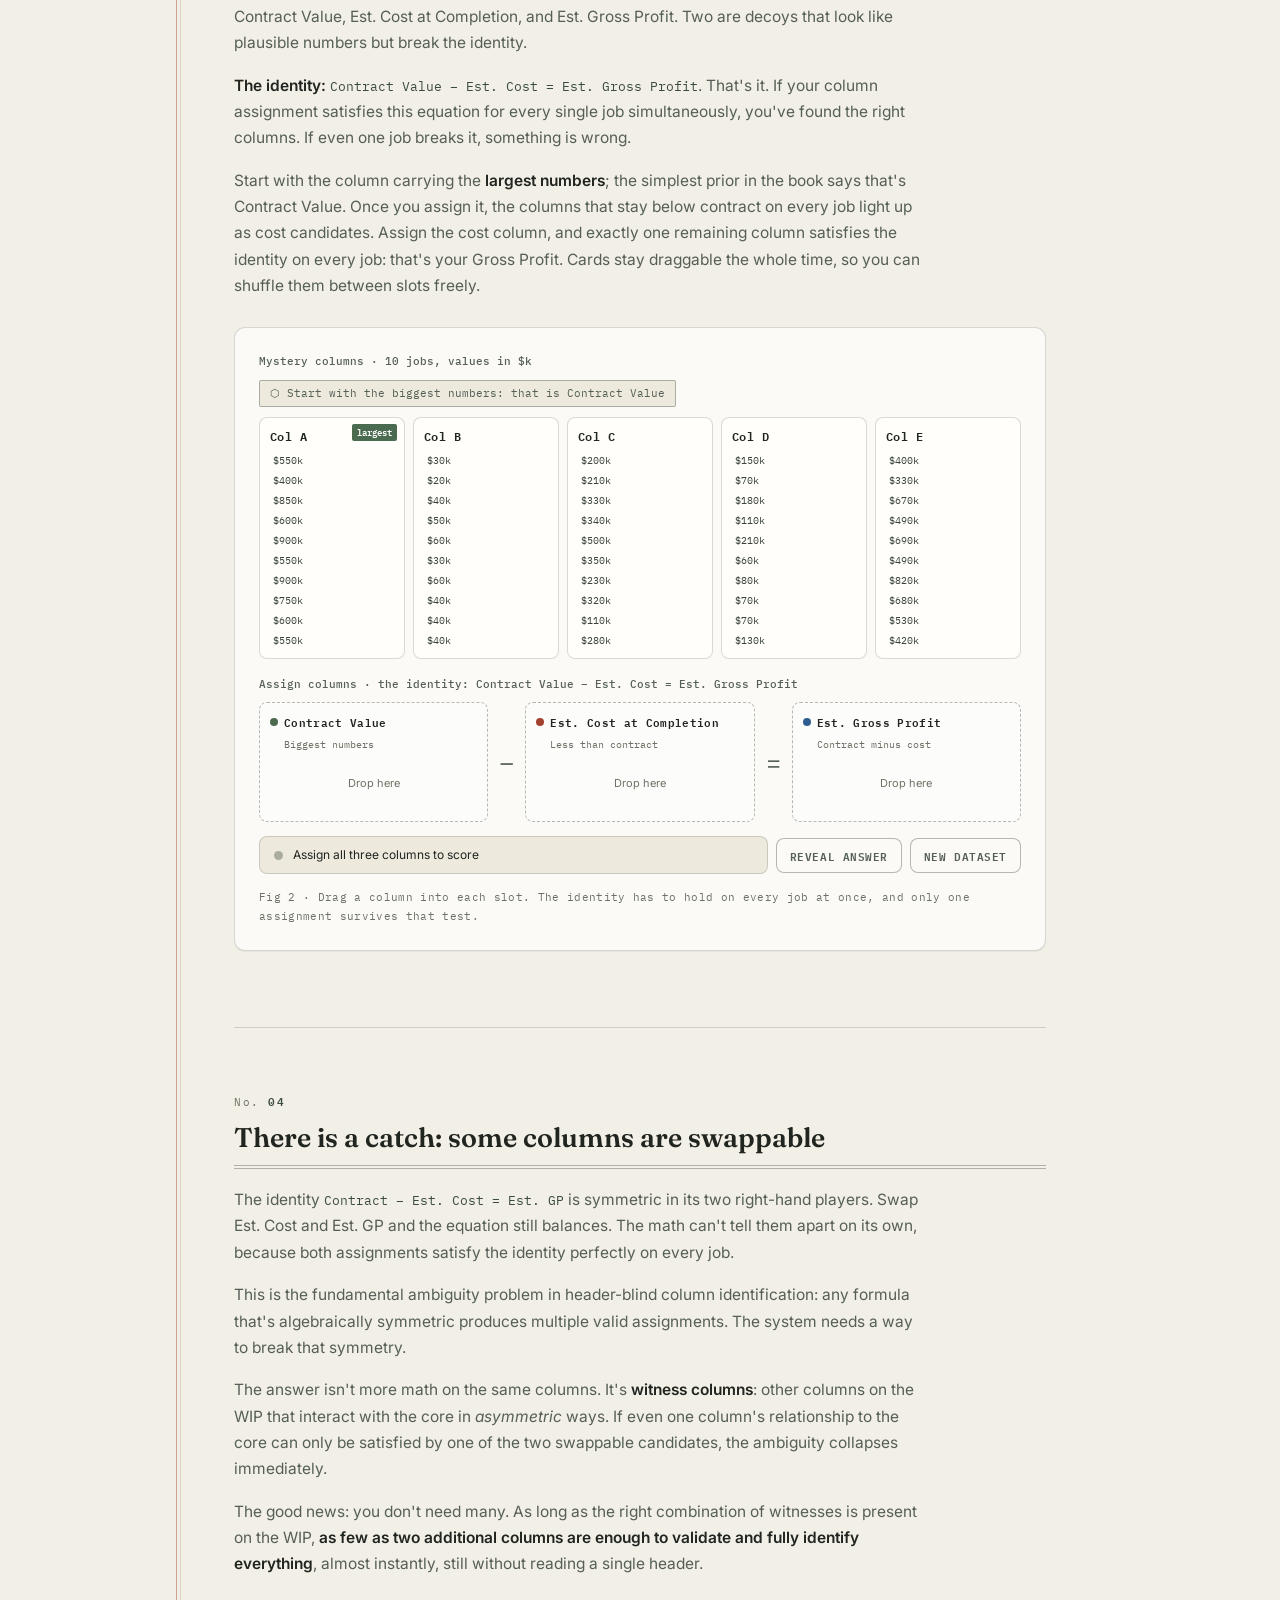
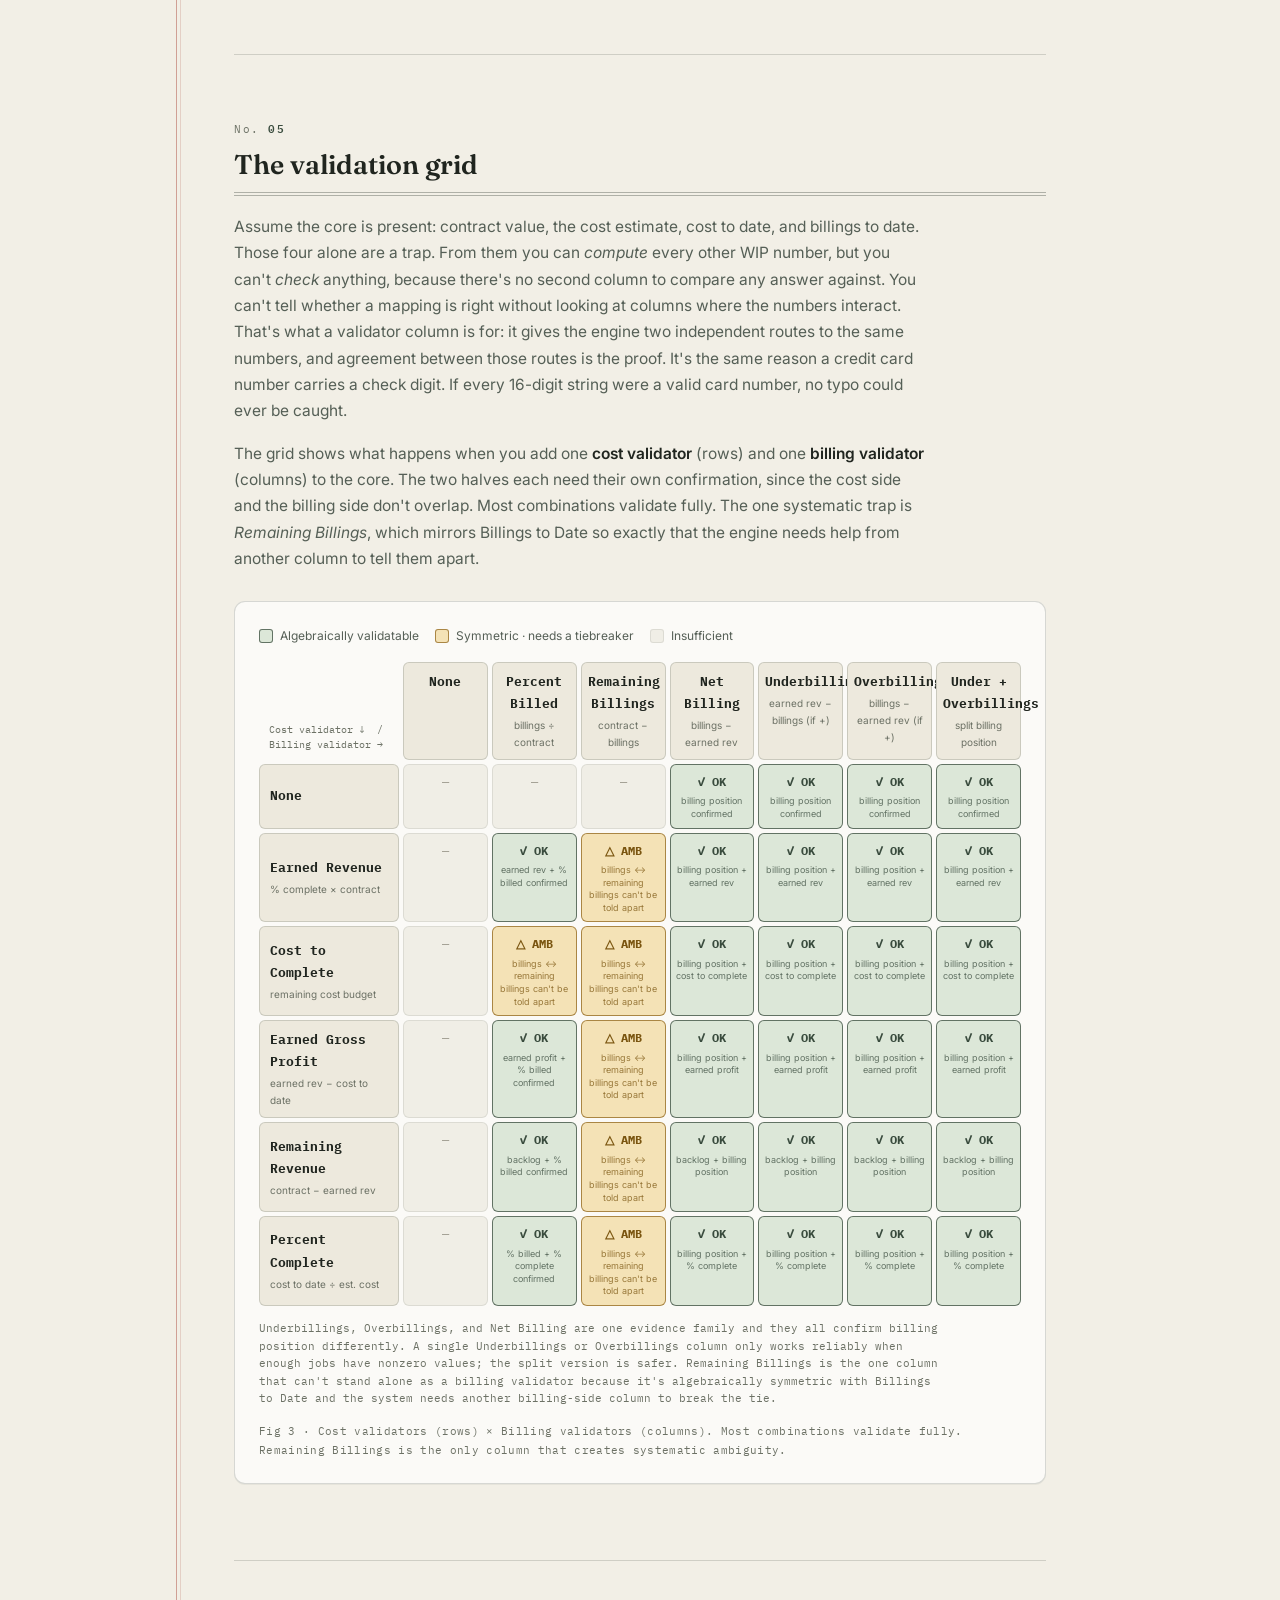
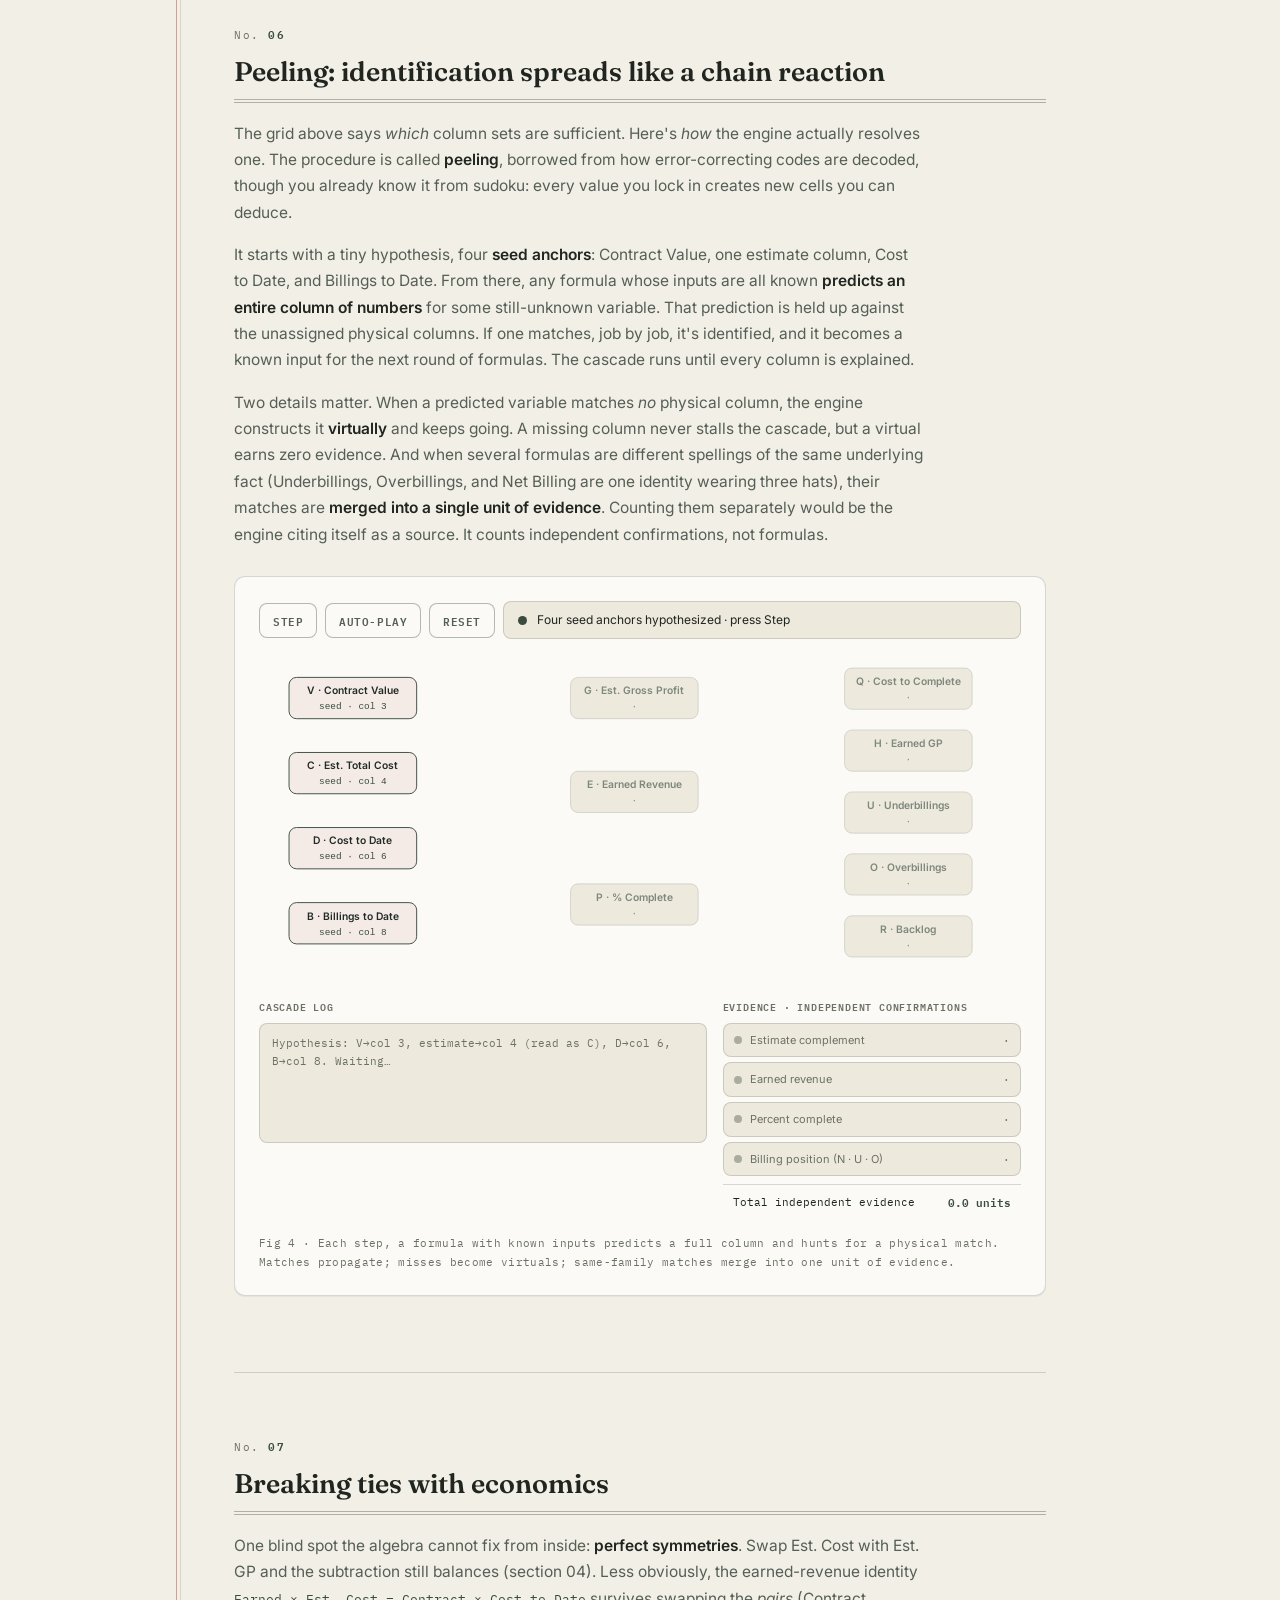
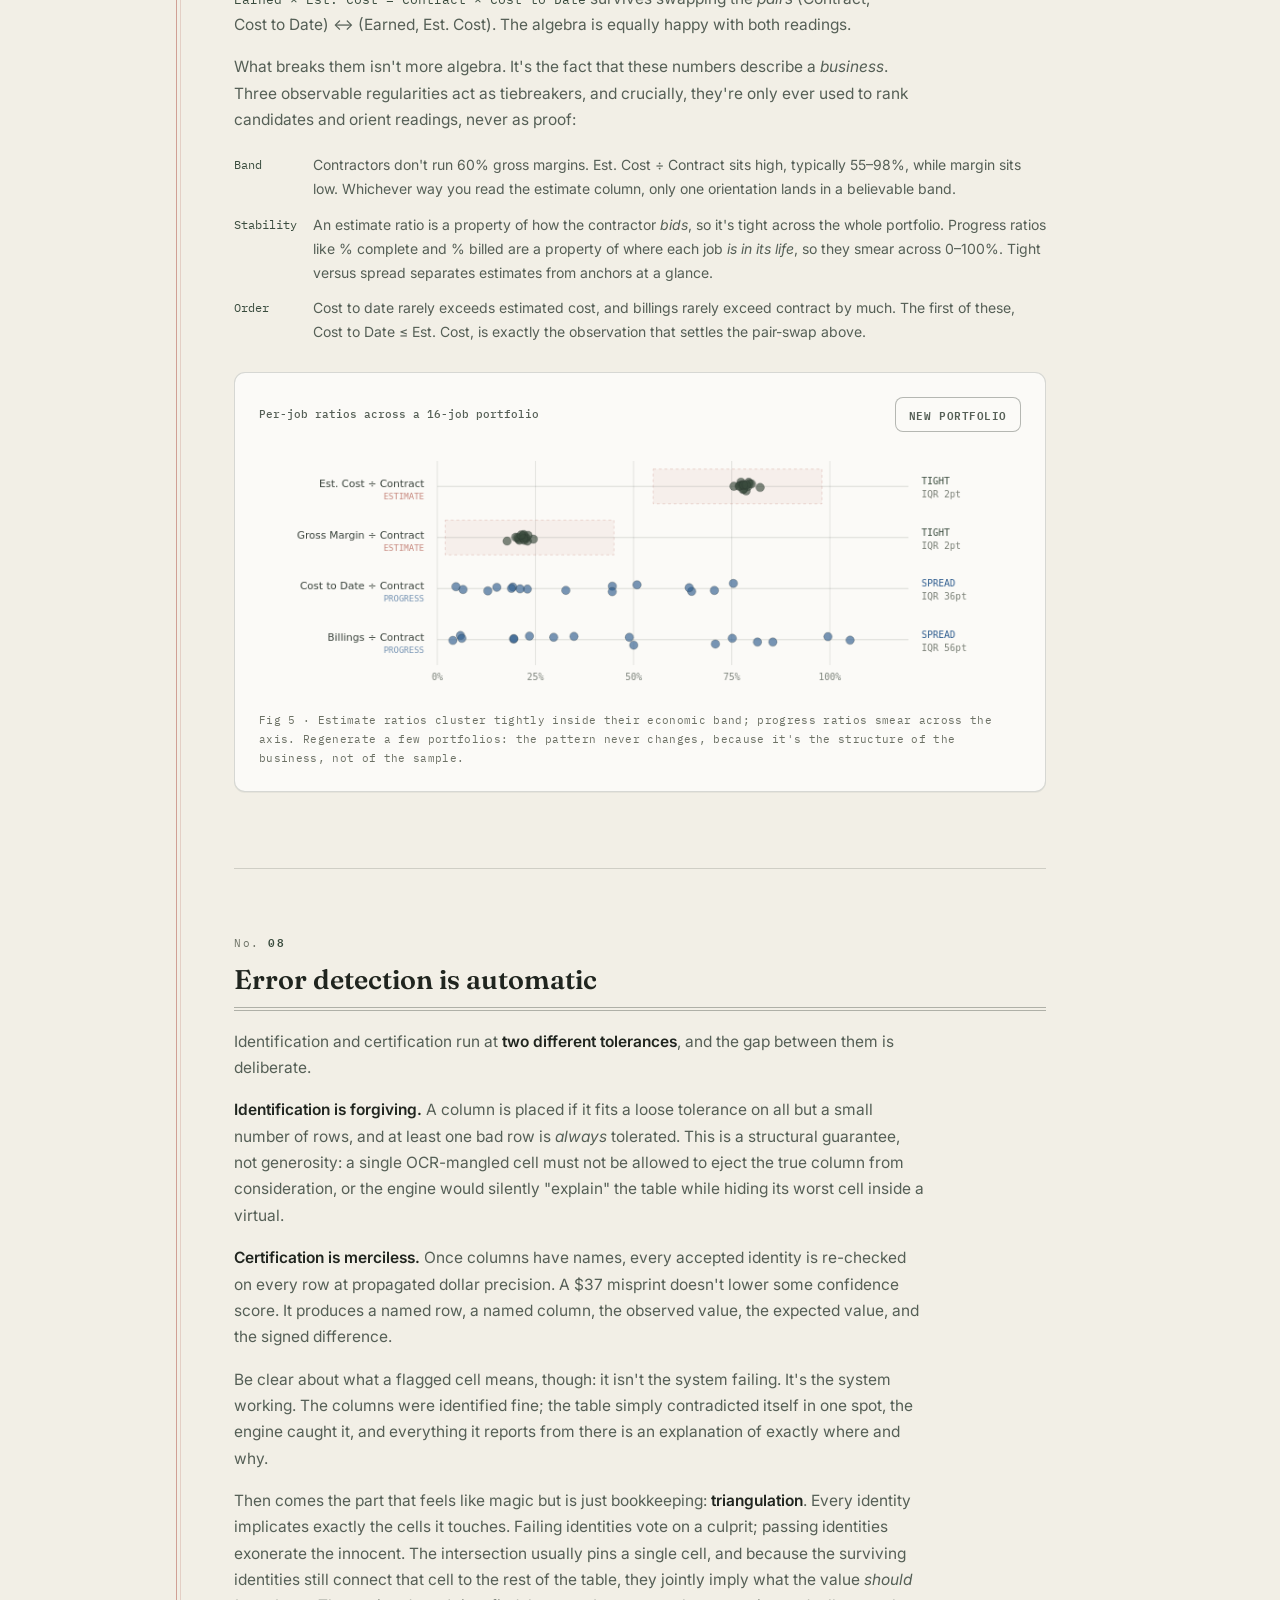
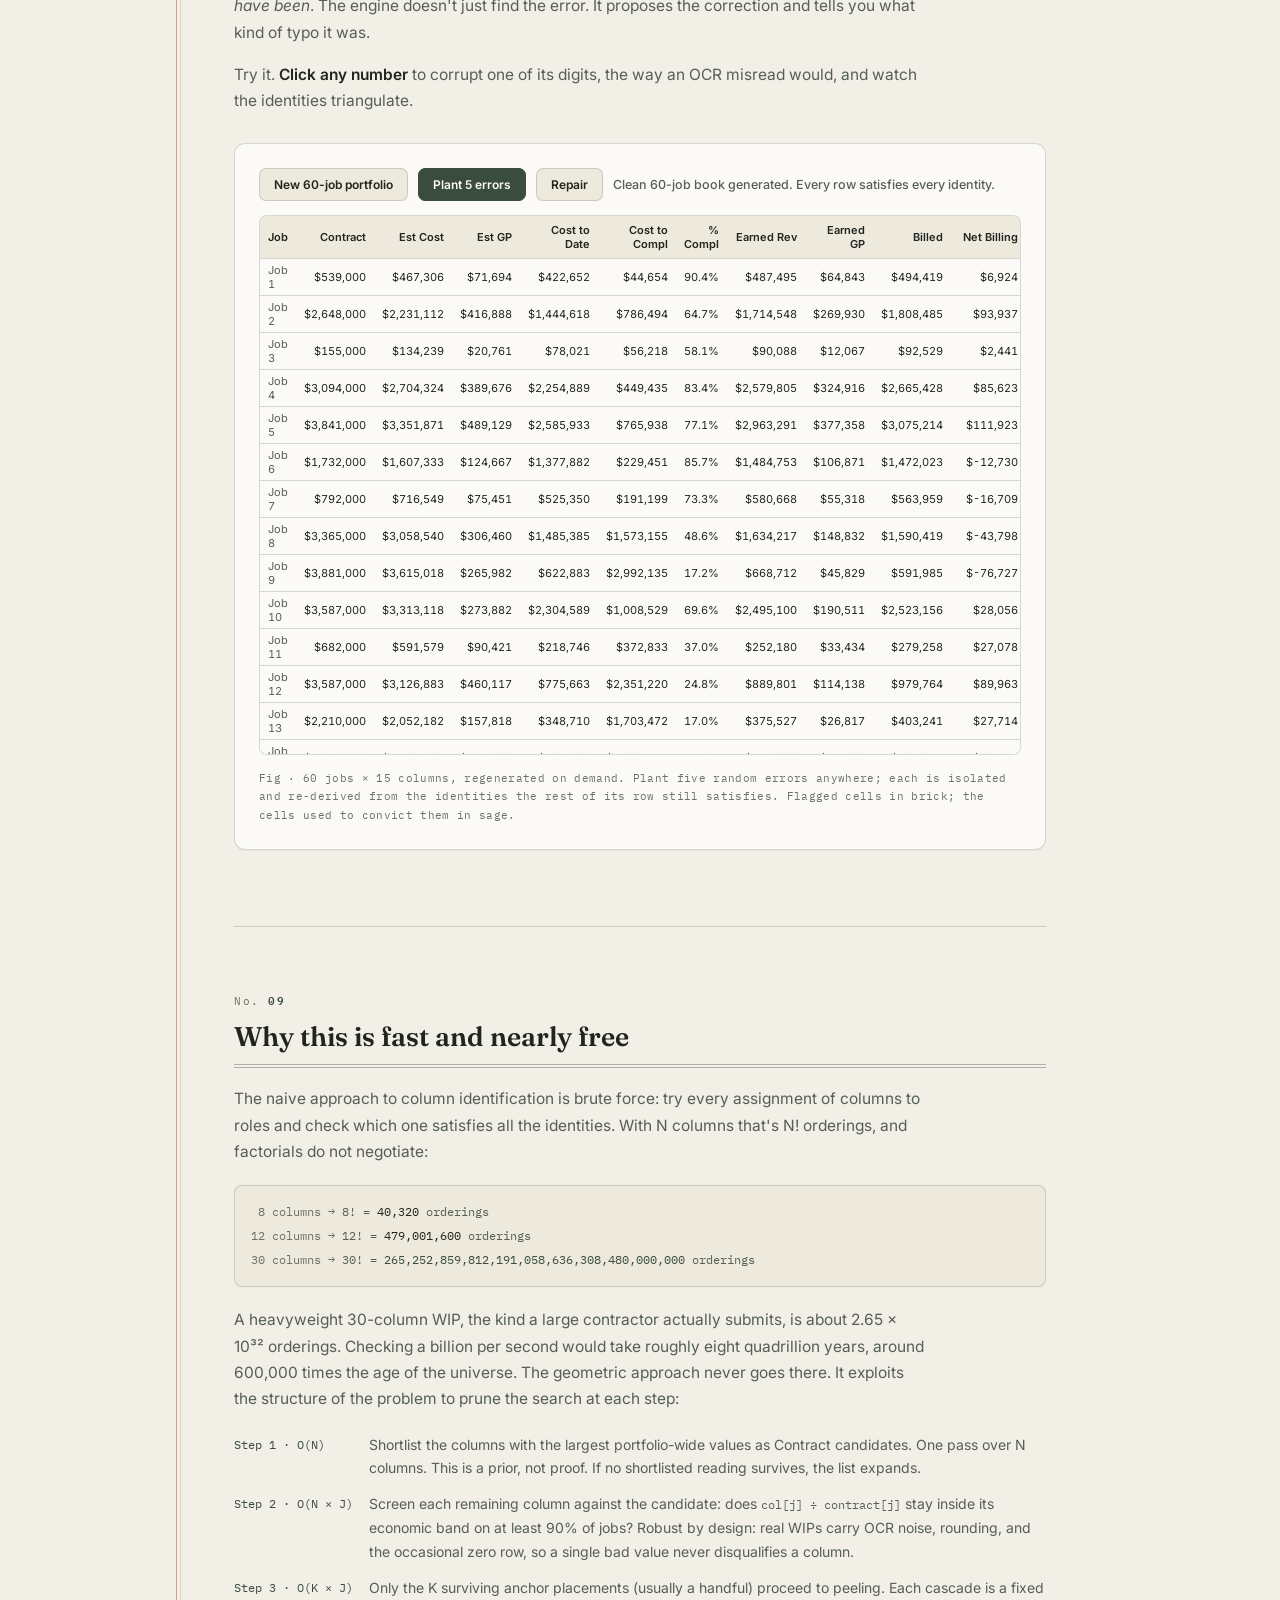
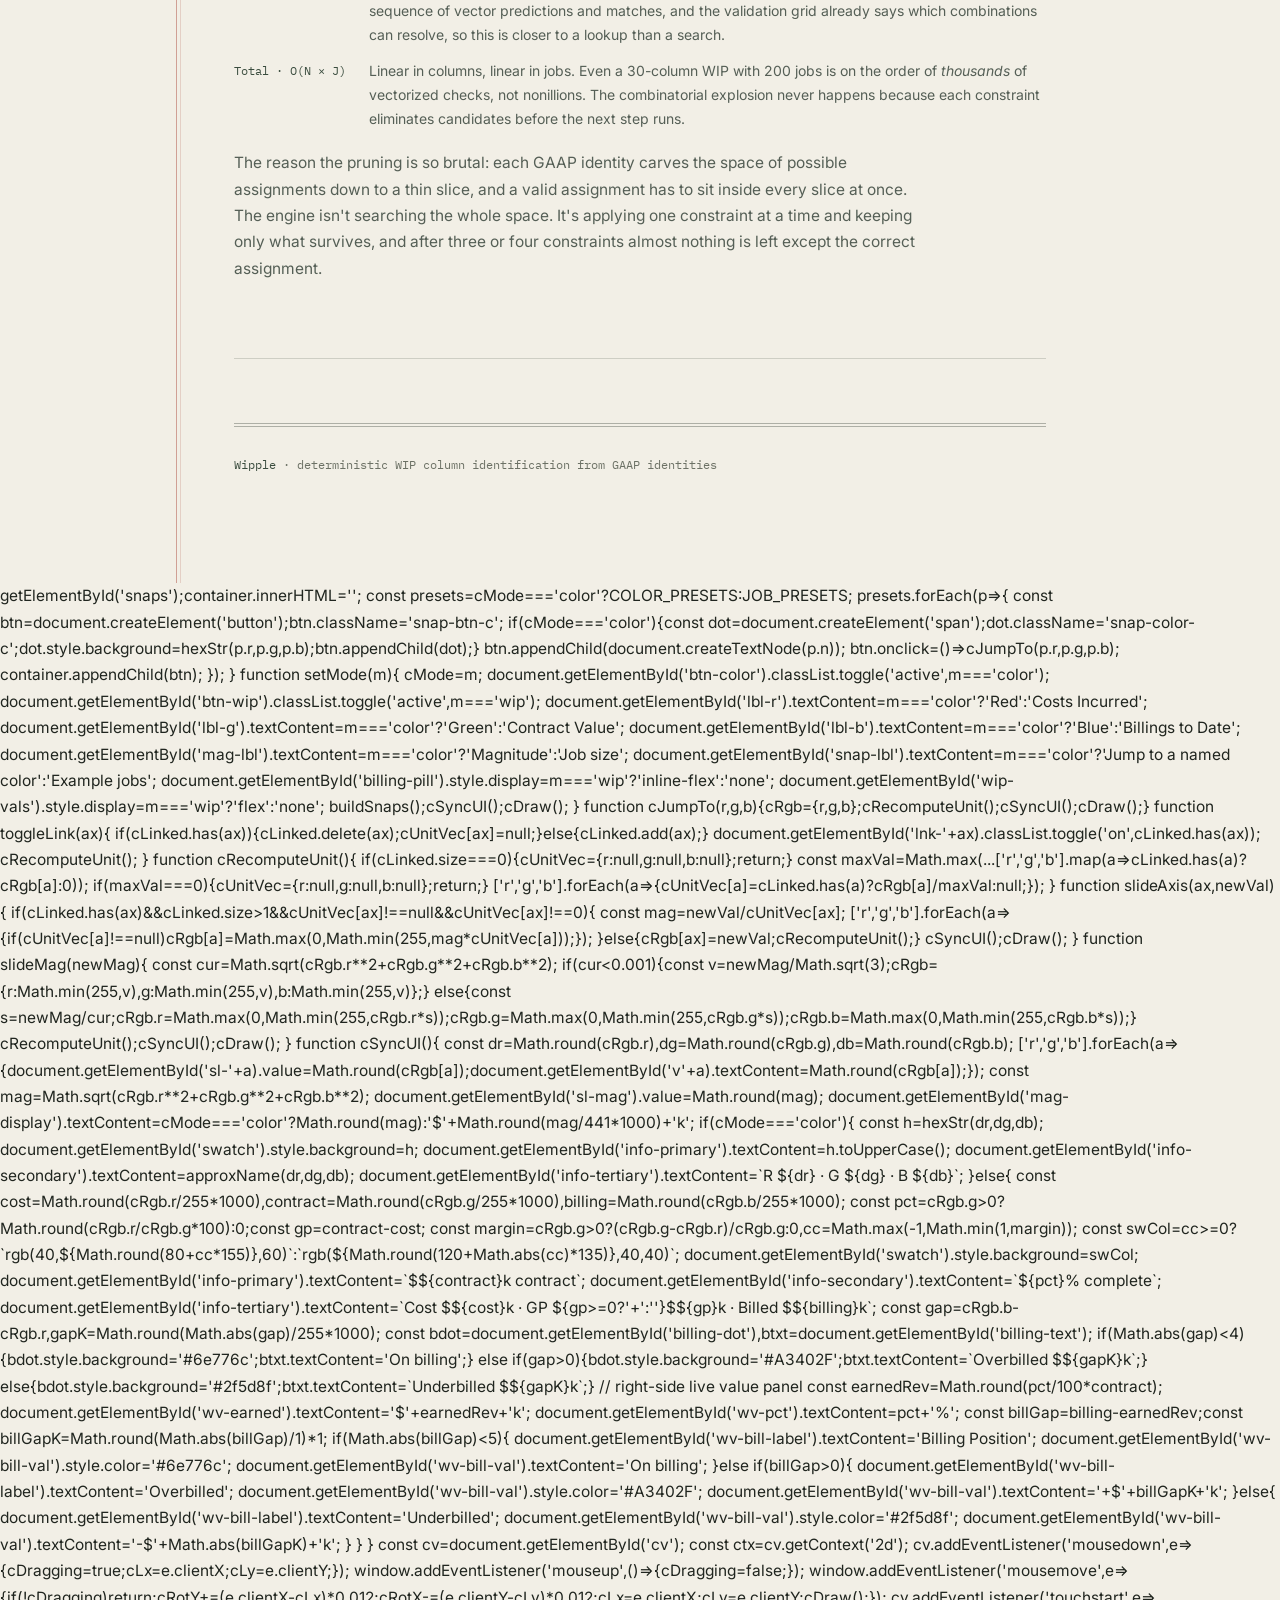
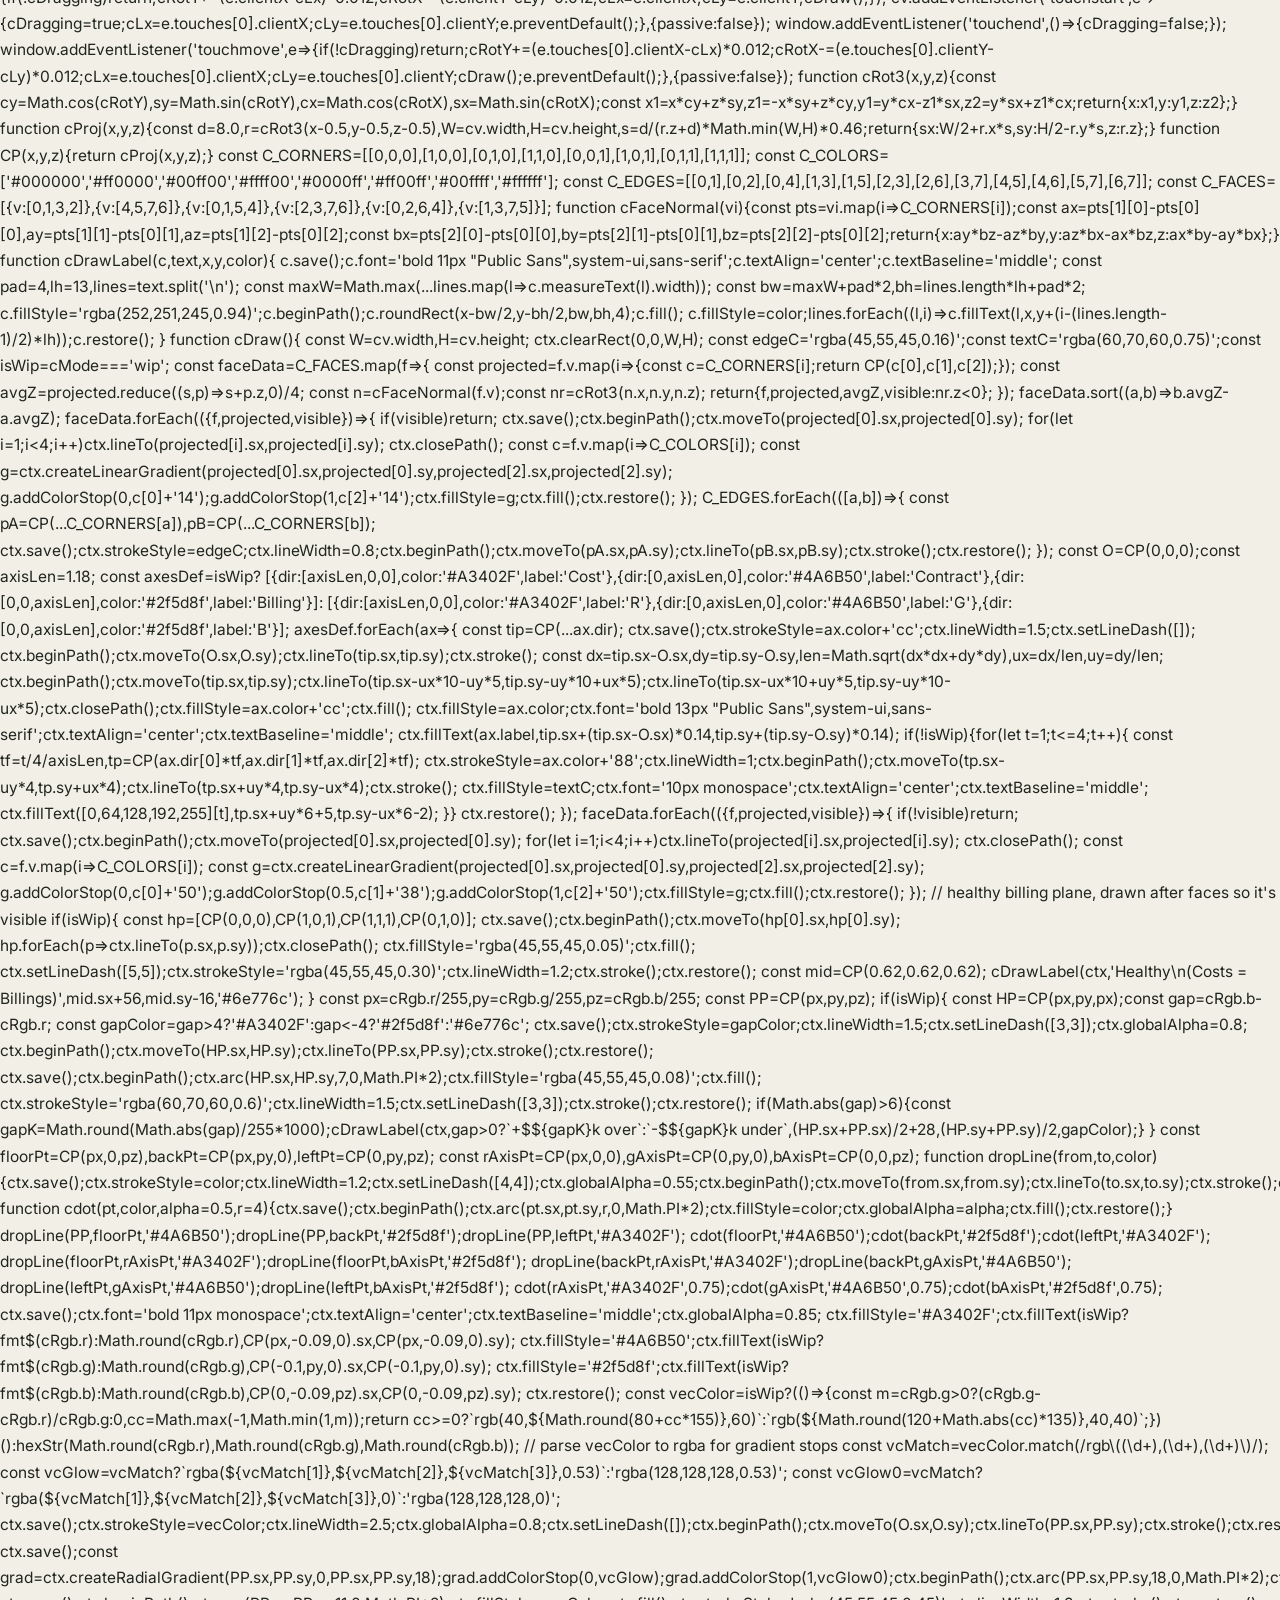
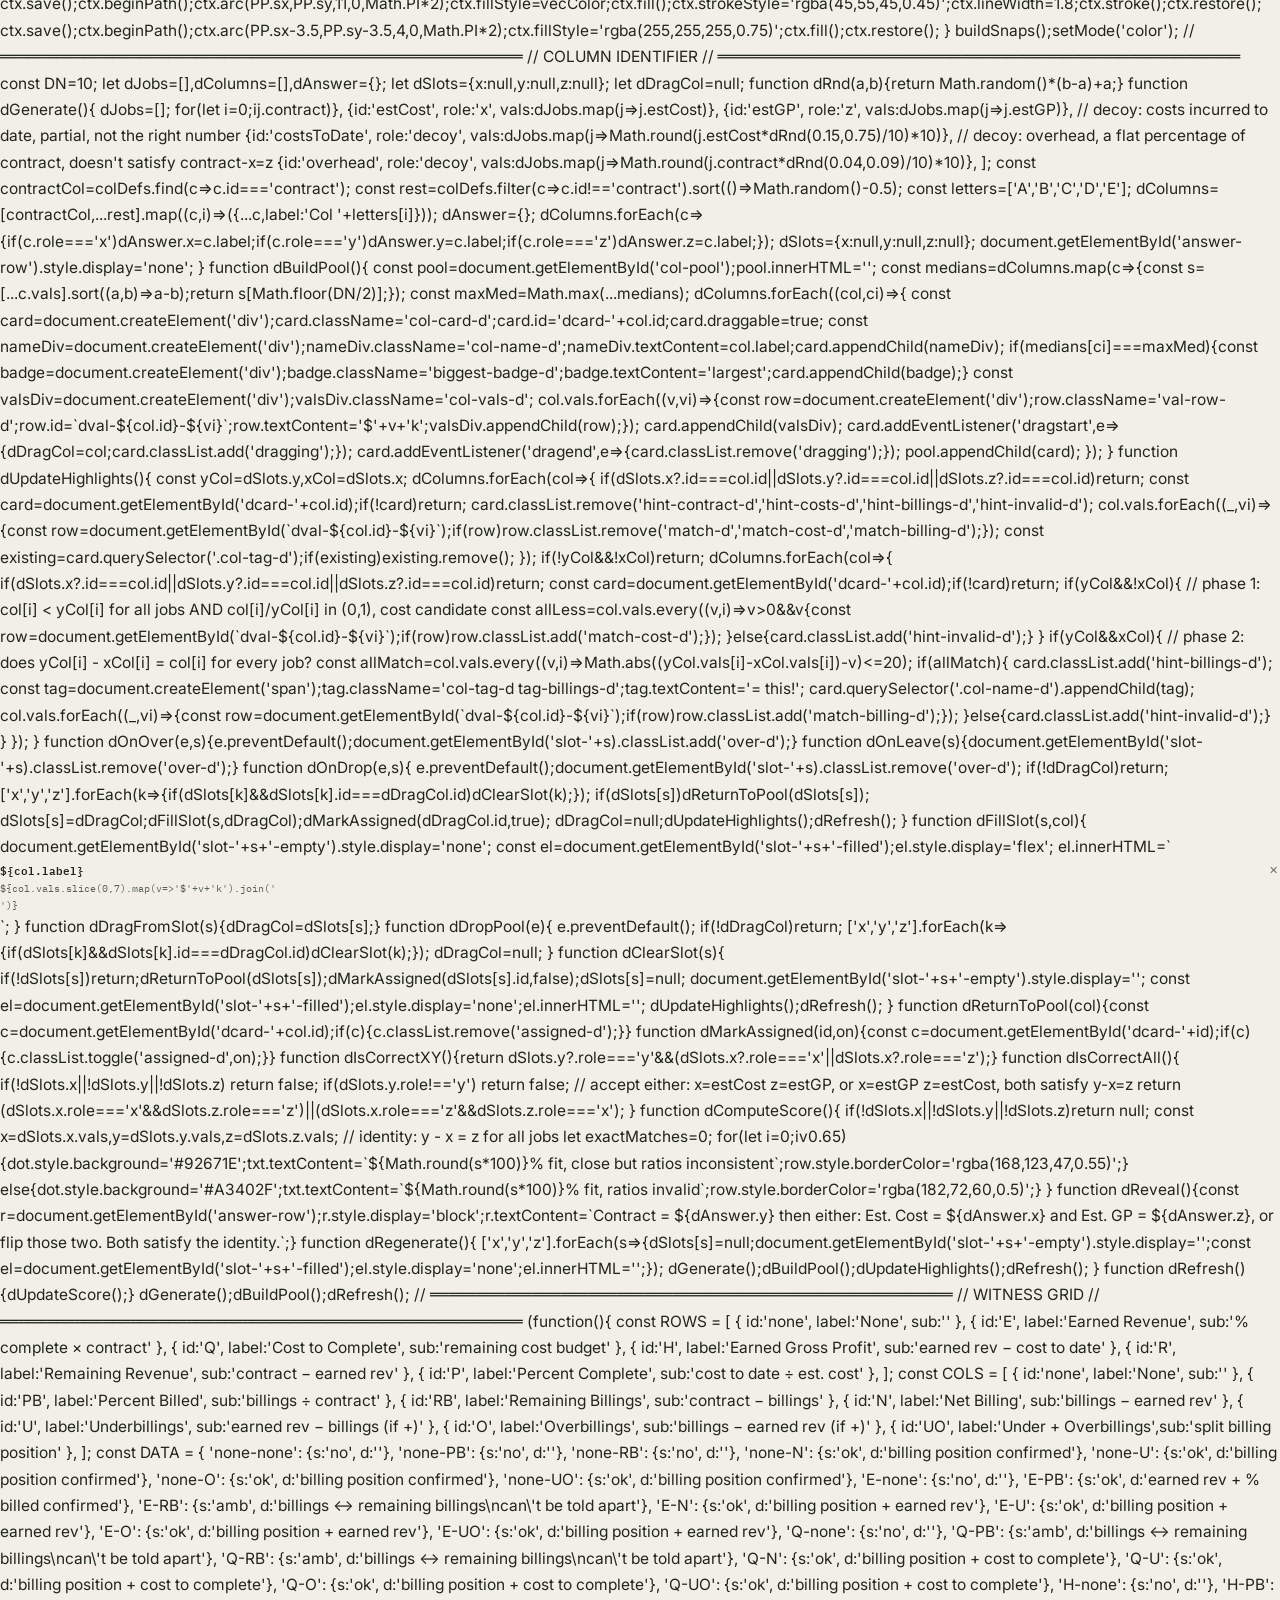
==== commit 33b0810f: "Add files via upload" ====
--- a/static/how.html
+++ b/static/how.html
@@ -456,7 +456,7 @@
     <p>Assume the core is present: contract value, the cost estimate, cost to date, and billings to date. Those four alone are a trap. From them you can <em>compute</em> every other WIP number, but you can't <em>check</em> anything, because there's no second column to compare any answer against. You can't tell whether a mapping is right without looking at columns where the numbers interact. That's what a validator column is for: it gives the engine two independent routes to the same numbers, and agreement between those routes is the proof. It's the same reason a credit card number carries a check digit. If every 16-digit string were a valid card number, no typo could ever be caught.</p>
     <p>The grid shows what happens when you add one <strong>cost validator</strong> (rows) and one <strong>billing validator</strong> (columns) to the core. The two halves each need their own confirmation, since the cost side and the billing side don't overlap. Most combinations validate fully. The one systematic trap is <em>Remaining Billings</em>, which mirrors Billings to Date so exactly that the engine needs help from another column to tell them apart.</p>
 
-    <div class="widget-wrap" style="overflow-x:auto;">
+    <div class="widget-wrap" >
       <div id="witness-grid"></div>
       <div class="widget-caption">Fig 3 · Cost validators (rows) × Billing validators (columns). Most combinations validate fully. Remaining Billings is the only column that creates systematic ambiguity.</div>
     </div>
@@ -531,7 +531,7 @@
   <!-- Section 9: Error detection -->
   <section class="section">
     <div class="section-num">08</div>
-    <h2>Catch the error, name the cell</h2>
+    <h2>Error detection is automatic</h2>
     <p>Identification and certification run at <strong>two different tolerances</strong>, and the gap between them is deliberate.</p>
     <p><strong>Identification is forgiving.</strong> A column is placed if it fits a loose tolerance on all but a small number of rows, and at least one bad row is <em>always</em> tolerated. This is a structural guarantee, not generosity: a single OCR-mangled cell must not be allowed to eject the true column from consideration, or the engine would silently "explain" the table while hiding its worst cell inside a virtual.</p>
     <p><strong>Certification is merciless.</strong> Once columns have names, every accepted identity is re-checked on every row at propagated dollar precision. A $37 misprint doesn't lower some confidence score. It produces a named row, a named column, the observed value, the expected value, and the signed difference.</p>
@@ -539,7 +539,21 @@
     <p>Then comes the part that feels like magic but is just bookkeeping: <strong>triangulation</strong>. Every identity implicates exactly the cells it touches. Failing identities vote on a culprit; passing identities exonerate the innocent. The intersection usually pins a single cell, and because the surviving identities still connect that cell to the rest of the table, they jointly imply what the value <em>should have been</em>. The engine doesn't just find the error. It proposes the correction and tells you what kind of typo it was.</p>
     <p>Try it. <strong>Click any number</strong> to corrupt one of its digits, the way an OCR misread would, and watch the identities triangulate.</p>
 
-    <div class="widget-wrap">
+    
+<div class="widget-wrap">
+  <div style="display:flex;gap:10px;flex-wrap:wrap;align-items:center;margin-bottom:14px">
+    <button id="edNew" style="font:600 12px var(--sans);padding:8px 14px;border:1px solid var(--border);border-radius:7px;background:var(--bg3);color:var(--text);cursor:pointer">New 60-job portfolio</button>
+    <button id="edPlant" style="font:600 12px var(--sans);padding:8px 14px;border:1px solid #3A4C3E;border-radius:7px;background:#3A4C3E;color:#FBFAF7;cursor:pointer">Plant 5 errors</button>
+    <button id="edFix" style="font:600 12px var(--sans);padding:8px 14px;border:1px solid var(--border);border-radius:7px;background:var(--bg3);color:var(--text);cursor:pointer">Repair</button>
+    <span id="edStatus" style="font:500 12.5px var(--sans);color:var(--text2)"></span>
+  </div>
+  <div style="max-height:540px;overflow-y:auto;border:1px solid var(--border);border-radius:8px;background:var(--bg2)">
+    <table id="edTable" style="width:100%;border-collapse:collapse;font:11px var(--sans);font-variant-numeric:tabular-nums"></table>
+  </div>
+  <div id="edDetail" style="margin-top:12px"></div>
+  <div class="widget-caption">Fig · 60 jobs × 15 columns, regenerated on demand. Plant five random errors anywhere; each is isolated and re-derived from the identities the rest of its row still satisfies. Flagged cells in brick; the cells used to convict them in sage.</div>
+</div>
+<div class="widget-wrap" style="display:none">
       <div style="display:flex;gap:8px;align-items:center;flex-wrap:wrap;margin-bottom:14px;">
         <button class="action-btn-d" onclick="xtCorruptRandom()">Corrupt a random cell</button>
         <button class="action-btn-d" onclick="xtRepair()">Repair table</button>
@@ -1057,7 +1071,7 @@
   const s=dComputeScore();
   const dot=document.getElementById('score-dot'),txt=document.getElementById('score-text'),row=document.getElementById('score-row');
   if(s===null){dot.style.background='var(--border2)';txt.textContent='Assign all three columns to score';row.style.borderColor='var(--border)';return;}
-  if(dIsCorrectAll()){dot.style.background='#4A6B50';txt.textContent='Perfect: all three columns identified';row.style.borderColor='rgba(74,107,80,0.45)';}
+  if(dIsCorrectAll()){dot.style.background='#4A6B50';txt.textContent='Perfect: all three columns identified';row.style.borderColor='rgba(58,76,62,0.75)';}
   else if(dIsCorrectXY()){dot.style.background='#92671E';txt.textContent='Contract correct, find the remaining column';row.style.borderColor='rgba(168,123,47,0.55)';}
   else if(s>0.65){dot.style.background='#92671E';txt.textContent=`${Math.round(s*100)}% fit, close but ratios inconsistent`;row.style.borderColor='rgba(168,123,47,0.55)';}
   else{dot.style.background='#A3402F';txt.textContent=`${Math.round(s*100)}% fit, ratios invalid`;row.style.borderColor='rgba(182,72,60,0.5)';}
@@ -1147,10 +1161,10 @@
     'P-UO':      {s:'ok',  d:'billing position + % complete'},
   };
 
-  const COLOR = { ok:'#E4EAE2', amb:'#f0e7cd', no:'#ECE9DE' };
-  const BORDER = { ok:'rgba(74,107,80,0.45)', amb:'rgba(168,123,47,0.5)', no:'rgba(45,55,45,0.10)' };
-  const TEXT = { ok:'#3A4C3E', amb:'#92671E', no:'#9A988C' };
-  const LABEL = { ok:'OK', amb:'AMB', no:'NO' };
+  const COLOR = { ok:'#DCE7D8', amb:'#F4E2B6', no:'#F0EEE6' };
+  const BORDER = { ok:'rgba(58,76,62,0.75)', amb:'rgba(146,103,30,0.75)', no:'rgba(45,55,45,0.10)' };
+  const TEXT = { ok:'#3A4C3E', amb:'#7A5510', no:'#A5A296' };
+  const LABEL = { ok:'\u2713 OK', amb:'\u25B3 AMB', no:'\u2014' };
 
   const container = document.getElementById('witness-grid');
 
@@ -1158,9 +1172,9 @@
   const legend = document.createElement('div');
   legend.style.cssText = 'display:flex;gap:16px;flex-wrap:wrap;margin-bottom:16px;';
   [
-    {color:'#E4EAE2',border:'rgba(74,107,80,0.45)',text:'#3A4C3E', label:'Algebraically validatable'},
-    {color:'#f0e7cd',border:'rgba(168,123,47,0.5)',text:'#92671E', label:'Symmetric · needs a tiebreaker'},
-    {color:'#ECE9DE',border:'rgba(45,55,45,0.10)',text:'#9A988C',    label:'Insufficient'},
+    {color:'#DCE7D8',border:'rgba(58,76,62,0.75)',text:'#3A4C3E', label:'Algebraically validatable'},
+    {color:'#F4E2B6',border:'rgba(146,103,30,0.75)',text:'#92671E', label:'Symmetric · needs a tiebreaker'},
+    {color:'#F0EEE6',border:'rgba(45,55,45,0.10)',text:'#9A988C',    label:'Insufficient'},
   ].forEach(l=>{
     const item = document.createElement('div');
     item.style.cssText = 'display:flex;align-items:center;gap:7px;font-size:12px;color:var(--text2);';
@@ -1171,7 +1185,7 @@
 
   // Grid wrapper
   const gridWrap = document.createElement('div');
-  gridWrap.style.cssText = 'display:grid;grid-template-columns:190px repeat('+COLS.length+',1fr);gap:3px;min-width:720px;';
+  gridWrap.style.cssText = 'display:grid;grid-template-columns:140px repeat('+COLS.length+',minmax(0,1fr));gap:4px;';
   container.appendChild(gridWrap);
 
   // Header row
@@ -1297,7 +1311,7 @@
     for(let i=0;i<peelIdx;i++){const st=PEEL_STEPS[i];if(st.fam===f.k&&st.res==='match'){w+=st.w;hits++;}}
     total+=w;
     const on=hits>0;
-    html+=`<div style="display:flex;align-items:center;gap:8px;background:var(--bg3);border:0.5px solid ${on?'rgba(74,107,80,0.45)':'var(--border)'};border-radius:8px;padding:7px 10px;font-size:11px;">
+    html+=`<div style="display:flex;align-items:center;gap:8px;background:var(--bg3);border:0.5px solid ${on?'rgba(58,76,62,0.75)':'var(--border)'};border-radius:8px;padding:7px 10px;font-size:11px;">
       <span style="width:8px;height:8px;border-radius:50%;background:${on?'#4A6B50':'var(--border2)'};flex-shrink:0;"></span>
       <span style="flex:1;color:${on?'var(--text)':'var(--text3)'};">${f.label}</span>
       <span style="font-family:var(--mono);color:${on?'#3A4C3E':'var(--text3)'};">${on?'+'+w.toFixed(1)+(hits>1?' ('+hits+' merged)':''):'·'}</span></div>`;
@@ -1578,7 +1592,7 @@
       const key=ri+'|'+v.k;
       const isCulprit=culpritSet.has(key),isImpl=implicated.has(key);
       let bg='var(--bg3)',border='0.5px solid var(--border)',color='#39423b';
-      if(isImpl){bg='rgba(168,123,47,0.12)';border='0.5px solid rgba(168,123,47,0.5)';color='#8a6322';}
+      if(isImpl){bg='rgba(168,123,47,0.12)';border='0.5px solid rgba(146,103,30,0.75)';color='#8a6322';}
       if(isCulprit){bg='rgba(182,72,60,0.12)';border='1.5px solid #A3402F';color='#A3402F';}
       h+=`<td onclick="xtClickCell(${ri},'${v.k}')" title="Click to corrupt one digit" style="background:${bg};border:${border};border-radius:6px;padding:5px 4px;text-align:center;font-family:var(--mono);font-size:11px;color:${color};cursor:pointer;">${xtFmt(r[v.k],v.kind)}</td>`;
     });
@@ -1628,4 +1642,1098 @@
 xtNewPortfolio();
 </script>
 </body>
+</html>getElementById('snaps');container.innerHTML='';
+  const presets=cMode==='color'?COLOR_PRESETS:JOB_PRESETS;
+  presets.forEach(p=>{
+    const btn=document.createElement('button');btn.className='snap-btn-c';
+    if(cMode==='color'){const dot=document.createElement('span');dot.className='snap-color-c';dot.style.background=hexStr(p.r,p.g,p.b);btn.appendChild(dot);}
+    btn.appendChild(document.createTextNode(p.n));
+    btn.onclick=()=>cJumpTo(p.r,p.g,p.b);
+    container.appendChild(btn);
+  });
+}
+
+function setMode(m){
+  cMode=m;
+  document.getElementById('btn-color').classList.toggle('active',m==='color');
+  document.getElementById('btn-wip').classList.toggle('active',m==='wip');
+  document.getElementById('lbl-r').textContent=m==='color'?'Red':'Costs Incurred';
+  document.getElementById('lbl-g').textContent=m==='color'?'Green':'Contract Value';
+  document.getElementById('lbl-b').textContent=m==='color'?'Blue':'Billings to Date';
+  document.getElementById('mag-lbl').textContent=m==='color'?'Magnitude':'Job size';
+  document.getElementById('snap-lbl').textContent=m==='color'?'Jump to a named color':'Example jobs';
+  document.getElementById('billing-pill').style.display=m==='wip'?'inline-flex':'none';
+  document.getElementById('wip-vals').style.display=m==='wip'?'flex':'none';
+  buildSnaps();cSyncUI();cDraw();
+}
+
+function cJumpTo(r,g,b){cRgb={r,g,b};cRecomputeUnit();cSyncUI();cDraw();}
+
+function toggleLink(ax){
+  if(cLinked.has(ax)){cLinked.delete(ax);cUnitVec[ax]=null;}else{cLinked.add(ax);}
+  document.getElementById('lnk-'+ax).classList.toggle('on',cLinked.has(ax));
+  cRecomputeUnit();
+}
+
+function cRecomputeUnit(){
+  if(cLinked.size===0){cUnitVec={r:null,g:null,b:null};return;}
+  const maxVal=Math.max(...['r','g','b'].map(a=>cLinked.has(a)?cRgb[a]:0));
+  if(maxVal===0){cUnitVec={r:null,g:null,b:null};return;}
+  ['r','g','b'].forEach(a=>{cUnitVec[a]=cLinked.has(a)?cRgb[a]/maxVal:null;});
+}
+
+function slideAxis(ax,newVal){
+  if(cLinked.has(ax)&&cLinked.size>1&&cUnitVec[ax]!==null&&cUnitVec[ax]!==0){
+    const mag=newVal/cUnitVec[ax];
+    ['r','g','b'].forEach(a=>{if(cUnitVec[a]!==null)cRgb[a]=Math.max(0,Math.min(255,mag*cUnitVec[a]));});
+  }else{cRgb[ax]=newVal;cRecomputeUnit();}
+  cSyncUI();cDraw();
+}
+
+function slideMag(newMag){
+  const cur=Math.sqrt(cRgb.r**2+cRgb.g**2+cRgb.b**2);
+  if(cur<0.001){const v=newMag/Math.sqrt(3);cRgb={r:Math.min(255,v),g:Math.min(255,v),b:Math.min(255,v)};}
+  else{const s=newMag/cur;cRgb.r=Math.max(0,Math.min(255,cRgb.r*s));cRgb.g=Math.max(0,Math.min(255,cRgb.g*s));cRgb.b=Math.max(0,Math.min(255,cRgb.b*s));}
+  cRecomputeUnit();cSyncUI();cDraw();
+}
+
+function cSyncUI(){
+  const dr=Math.round(cRgb.r),dg=Math.round(cRgb.g),db=Math.round(cRgb.b);
+  ['r','g','b'].forEach(a=>{document.getElementById('sl-'+a).value=Math.round(cRgb[a]);document.getElementById('v'+a).textContent=Math.round(cRgb[a]);});
+  const mag=Math.sqrt(cRgb.r**2+cRgb.g**2+cRgb.b**2);
+  document.getElementById('sl-mag').value=Math.round(mag);
+  document.getElementById('mag-display').textContent=cMode==='color'?Math.round(mag):'$'+Math.round(mag/441*1000)+'k';
+  if(cMode==='color'){
+    const h=hexStr(dr,dg,db);
+    document.getElementById('swatch').style.background=h;
+    document.getElementById('info-primary').textContent=h.toUpperCase();
+    document.getElementById('info-secondary').textContent=approxName(dr,dg,db);
+    document.getElementById('info-tertiary').textContent=`R ${dr} · G ${dg} · B ${db}`;
+  }else{
+    const cost=Math.round(cRgb.r/255*1000),contract=Math.round(cRgb.g/255*1000),billing=Math.round(cRgb.b/255*1000);
+    const pct=cRgb.g>0?Math.round(cRgb.r/cRgb.g*100):0;const gp=contract-cost;
+    const margin=cRgb.g>0?(cRgb.g-cRgb.r)/cRgb.g:0,cc=Math.max(-1,Math.min(1,margin));
+    const swCol=cc>=0?`rgb(40,${Math.round(80+cc*155)},60)`:`rgb(${Math.round(120+Math.abs(cc)*135)},40,40)`;
+    document.getElementById('swatch').style.background=swCol;
+    document.getElementById('info-primary').textContent=`$${contract}k contract`;
+    document.getElementById('info-secondary').textContent=`${pct}% complete`;
+    document.getElementById('info-tertiary').textContent=`Cost $${cost}k · GP ${gp>=0?'+':''}$${gp}k · Billed $${billing}k`;
+    const gap=cRgb.b-cRgb.r,gapK=Math.round(Math.abs(gap)/255*1000);
+    const bdot=document.getElementById('billing-dot'),btxt=document.getElementById('billing-text');
+    if(Math.abs(gap)<4){bdot.style.background='#6e776c';btxt.textContent='On billing';}
+    else if(gap>0){bdot.style.background='#A3402F';btxt.textContent=`Overbilled $${gapK}k`;}
+    else{bdot.style.background='#2f5d8f';btxt.textContent=`Underbilled $${gapK}k`;}
+    // right-side live value panel
+    const earnedRev=Math.round(pct/100*contract);
+    document.getElementById('wv-earned').textContent='$'+earnedRev+'k';
+    document.getElementById('wv-pct').textContent=pct+'%';
+    const billGap=billing-earnedRev;const billGapK=Math.round(Math.abs(billGap)/1)*1;
+    if(Math.abs(billGap)<5){
+      document.getElementById('wv-bill-label').textContent='Billing Position';
+      document.getElementById('wv-bill-val').style.color='#6e776c';
+      document.getElementById('wv-bill-val').textContent='On billing';
+    }else if(billGap>0){
+      document.getElementById('wv-bill-label').textContent='Overbilled';
+      document.getElementById('wv-bill-val').style.color='#A3402F';
+      document.getElementById('wv-bill-val').textContent='+$'+billGapK+'k';
+    }else{
+      document.getElementById('wv-bill-label').textContent='Underbilled';
+      document.getElementById('wv-bill-val').style.color='#2f5d8f';
+      document.getElementById('wv-bill-val').textContent='-$'+Math.abs(billGapK)+'k';
+    }
+  }
+}
+
+const cv=document.getElementById('cv');
+const ctx=cv.getContext('2d');
+
+cv.addEventListener('mousedown',e=>{cDragging=true;cLx=e.clientX;cLy=e.clientY;});
+window.addEventListener('mouseup',()=>{cDragging=false;});
+window.addEventListener('mousemove',e=>{if(!cDragging)return;cRotY+=(e.clientX-cLx)*0.012;cRotX-=(e.clientY-cLy)*0.012;cLx=e.clientX;cLy=e.clientY;cDraw();});
+cv.addEventListener('touchstart',e=>{cDragging=true;cLx=e.touches[0].clientX;cLy=e.touches[0].clientY;e.preventDefault();},{passive:false});
+window.addEventListener('touchend',()=>{cDragging=false;});
+window.addEventListener('touchmove',e=>{if(!cDragging)return;cRotY+=(e.touches[0].clientX-cLx)*0.012;cRotX-=(e.touches[0].clientY-cLy)*0.012;cLx=e.touches[0].clientX;cLy=e.touches[0].clientY;cDraw();e.preventDefault();},{passive:false});
+
+function cRot3(x,y,z){const cy=Math.cos(cRotY),sy=Math.sin(cRotY),cx=Math.cos(cRotX),sx=Math.sin(cRotX);const x1=x*cy+z*sy,z1=-x*sy+z*cy,y1=y*cx-z1*sx,z2=y*sx+z1*cx;return{x:x1,y:y1,z:z2};}
+function cProj(x,y,z){const d=8.0,r=cRot3(x-0.5,y-0.5,z-0.5),W=cv.width,H=cv.height,s=d/(r.z+d)*Math.min(W,H)*0.46;return{sx:W/2+r.x*s,sy:H/2-r.y*s,z:r.z};}
+function CP(x,y,z){return cProj(x,y,z);}
+
+const C_CORNERS=[[0,0,0],[1,0,0],[0,1,0],[1,1,0],[0,0,1],[1,0,1],[0,1,1],[1,1,1]];
+const C_COLORS=['#000000','#ff0000','#00ff00','#ffff00','#0000ff','#ff00ff','#00ffff','#ffffff'];
+const C_EDGES=[[0,1],[0,2],[0,4],[1,3],[1,5],[2,3],[2,6],[3,7],[4,5],[4,6],[5,7],[6,7]];
+const C_FACES=[{v:[0,1,3,2]},{v:[4,5,7,6]},{v:[0,1,5,4]},{v:[2,3,7,6]},{v:[0,2,6,4]},{v:[1,3,7,5]}];
+
+function cFaceNormal(vi){const pts=vi.map(i=>C_CORNERS[i]);const ax=pts[1][0]-pts[0][0],ay=pts[1][1]-pts[0][1],az=pts[1][2]-pts[0][2];const bx=pts[2][0]-pts[0][0],by=pts[2][1]-pts[0][1],bz=pts[2][2]-pts[0][2];return{x:ay*bz-az*by,y:az*bx-ax*bz,z:ax*by-ay*bx};}
+
+function cDrawLabel(c,text,x,y,color){
+  c.save();c.font='bold 11px "Public Sans",system-ui,sans-serif';c.textAlign='center';c.textBaseline='middle';
+  const pad=4,lh=13,lines=text.split('\n');
+  const maxW=Math.max(...lines.map(l=>c.measureText(l).width));
+  const bw=maxW+pad*2,bh=lines.length*lh+pad*2;
+  c.fillStyle='rgba(252,251,245,0.94)';c.beginPath();c.roundRect(x-bw/2,y-bh/2,bw,bh,4);c.fill();
+  c.fillStyle=color;lines.forEach((l,i)=>c.fillText(l,x,y+(i-(lines.length-1)/2)*lh));c.restore();
+}
+
+function cDraw(){
+  const W=cv.width,H=cv.height;
+  ctx.clearRect(0,0,W,H);
+  const edgeC='rgba(45,55,45,0.16)';const textC='rgba(60,70,60,0.75)';const isWip=cMode==='wip';
+
+  const faceData=C_FACES.map(f=>{
+    const projected=f.v.map(i=>{const c=C_CORNERS[i];return CP(c[0],c[1],c[2]);});
+    const avgZ=projected.reduce((s,p)=>s+p.z,0)/4;
+    const n=cFaceNormal(f.v);const nr=cRot3(n.x,n.y,n.z);
+    return{f,projected,avgZ,visible:nr.z<0};
+  });
+  faceData.sort((a,b)=>b.avgZ-a.avgZ);
+
+  faceData.forEach(({f,projected,visible})=>{
+    if(visible)return;
+    ctx.save();ctx.beginPath();ctx.moveTo(projected[0].sx,projected[0].sy);
+    for(let i=1;i<4;i++)ctx.lineTo(projected[i].sx,projected[i].sy);
+    ctx.closePath();
+    const c=f.v.map(i=>C_COLORS[i]);
+    const g=ctx.createLinearGradient(projected[0].sx,projected[0].sy,projected[2].sx,projected[2].sy);
+    g.addColorStop(0,c[0]+'14');g.addColorStop(1,c[2]+'14');ctx.fillStyle=g;ctx.fill();ctx.restore();
+  });
+
+  C_EDGES.forEach(([a,b])=>{
+    const pA=CP(...C_CORNERS[a]),pB=CP(...C_CORNERS[b]);
+    ctx.save();ctx.strokeStyle=edgeC;ctx.lineWidth=0.8;ctx.beginPath();ctx.moveTo(pA.sx,pA.sy);ctx.lineTo(pB.sx,pB.sy);ctx.stroke();ctx.restore();
+  });
+
+  const O=CP(0,0,0);const axisLen=1.18;
+  const axesDef=isWip?
+    [{dir:[axisLen,0,0],color:'#A3402F',label:'Cost'},{dir:[0,axisLen,0],color:'#4A6B50',label:'Contract'},{dir:[0,0,axisLen],color:'#2f5d8f',label:'Billing'}]:
+    [{dir:[axisLen,0,0],color:'#A3402F',label:'R'},{dir:[0,axisLen,0],color:'#4A6B50',label:'G'},{dir:[0,0,axisLen],color:'#2f5d8f',label:'B'}];
+
+  axesDef.forEach(ax=>{
+    const tip=CP(...ax.dir);
+    ctx.save();ctx.strokeStyle=ax.color+'cc';ctx.lineWidth=1.5;ctx.setLineDash([]);
+    ctx.beginPath();ctx.moveTo(O.sx,O.sy);ctx.lineTo(tip.sx,tip.sy);ctx.stroke();
+    const dx=tip.sx-O.sx,dy=tip.sy-O.sy,len=Math.sqrt(dx*dx+dy*dy),ux=dx/len,uy=dy/len;
+    ctx.beginPath();ctx.moveTo(tip.sx,tip.sy);ctx.lineTo(tip.sx-ux*10-uy*5,tip.sy-uy*10+ux*5);ctx.lineTo(tip.sx-ux*10+uy*5,tip.sy-uy*10-ux*5);ctx.closePath();ctx.fillStyle=ax.color+'cc';ctx.fill();
+    ctx.fillStyle=ax.color;ctx.font='bold 13px "Public Sans",system-ui,sans-serif';ctx.textAlign='center';ctx.textBaseline='middle';
+    ctx.fillText(ax.label,tip.sx+(tip.sx-O.sx)*0.14,tip.sy+(tip.sy-O.sy)*0.14);
+    if(!isWip){for(let t=1;t<=4;t++){
+      const tf=t/4/axisLen,tp=CP(ax.dir[0]*tf,ax.dir[1]*tf,ax.dir[2]*tf);
+      ctx.strokeStyle=ax.color+'88';ctx.lineWidth=1;ctx.beginPath();ctx.moveTo(tp.sx-uy*4,tp.sy+ux*4);ctx.lineTo(tp.sx+uy*4,tp.sy-ux*4);ctx.stroke();
+      ctx.fillStyle=textC;ctx.font='10px monospace';ctx.textAlign='center';ctx.textBaseline='middle';
+      ctx.fillText([0,64,128,192,255][t],tp.sx+uy*6+5,tp.sy-ux*6-2);
+    }}
+    ctx.restore();
+  });
+
+  faceData.forEach(({f,projected,visible})=>{
+    if(!visible)return;
+    ctx.save();ctx.beginPath();ctx.moveTo(projected[0].sx,projected[0].sy);
+    for(let i=1;i<4;i++)ctx.lineTo(projected[i].sx,projected[i].sy);
+    ctx.closePath();
+    const c=f.v.map(i=>C_COLORS[i]);
+    const g=ctx.createLinearGradient(projected[0].sx,projected[0].sy,projected[2].sx,projected[2].sy);
+    g.addColorStop(0,c[0]+'50');g.addColorStop(0.5,c[1]+'38');g.addColorStop(1,c[2]+'50');ctx.fillStyle=g;ctx.fill();ctx.restore();
+  });
+
+  // healthy billing plane, drawn after faces so it's visible
+  if(isWip){
+    const hp=[CP(0,0,0),CP(1,0,1),CP(1,1,1),CP(0,1,0)];
+    ctx.save();ctx.beginPath();ctx.moveTo(hp[0].sx,hp[0].sy);
+    hp.forEach(p=>ctx.lineTo(p.sx,p.sy));ctx.closePath();
+    ctx.fillStyle='rgba(45,55,45,0.05)';ctx.fill();
+    ctx.setLineDash([5,5]);ctx.strokeStyle='rgba(45,55,45,0.30)';ctx.lineWidth=1.2;ctx.stroke();ctx.restore();
+    const mid=CP(0.62,0.62,0.62);
+    cDrawLabel(ctx,'Healthy\n(Costs = Billings)',mid.sx+56,mid.sy-16,'#6e776c');
+  }
+
+  const px=cRgb.r/255,py=cRgb.g/255,pz=cRgb.b/255;
+  const PP=CP(px,py,pz);
+
+  if(isWip){
+    const HP=CP(px,py,px);const gap=cRgb.b-cRgb.r;
+    const gapColor=gap>4?'#A3402F':gap<-4?'#2f5d8f':'#6e776c';
+    ctx.save();ctx.strokeStyle=gapColor;ctx.lineWidth=1.5;ctx.setLineDash([3,3]);ctx.globalAlpha=0.8;
+    ctx.beginPath();ctx.moveTo(HP.sx,HP.sy);ctx.lineTo(PP.sx,PP.sy);ctx.stroke();ctx.restore();
+    ctx.save();ctx.beginPath();ctx.arc(HP.sx,HP.sy,7,0,Math.PI*2);ctx.fillStyle='rgba(45,55,45,0.08)';ctx.fill();
+    ctx.strokeStyle='rgba(60,70,60,0.6)';ctx.lineWidth=1.5;ctx.setLineDash([3,3]);ctx.stroke();ctx.restore();
+    if(Math.abs(gap)>6){const gapK=Math.round(Math.abs(gap)/255*1000);cDrawLabel(ctx,gap>0?`+$${gapK}k over`:`-$${gapK}k under`,(HP.sx+PP.sx)/2+28,(HP.sy+PP.sy)/2,gapColor);}
+  }
+
+  const floorPt=CP(px,0,pz),backPt=CP(px,py,0),leftPt=CP(0,py,pz);
+  const rAxisPt=CP(px,0,0),gAxisPt=CP(0,py,0),bAxisPt=CP(0,0,pz);
+
+  function dropLine(from,to,color){ctx.save();ctx.strokeStyle=color;ctx.lineWidth=1.2;ctx.setLineDash([4,4]);ctx.globalAlpha=0.55;ctx.beginPath();ctx.moveTo(from.sx,from.sy);ctx.lineTo(to.sx,to.sy);ctx.stroke();ctx.restore();}
+  function cdot(pt,color,alpha=0.5,r=4){ctx.save();ctx.beginPath();ctx.arc(pt.sx,pt.sy,r,0,Math.PI*2);ctx.fillStyle=color;ctx.globalAlpha=alpha;ctx.fill();ctx.restore();}
+
+  dropLine(PP,floorPt,'#4A6B50');dropLine(PP,backPt,'#2f5d8f');dropLine(PP,leftPt,'#A3402F');
+  cdot(floorPt,'#4A6B50');cdot(backPt,'#2f5d8f');cdot(leftPt,'#A3402F');
+  dropLine(floorPt,rAxisPt,'#A3402F');dropLine(floorPt,bAxisPt,'#2f5d8f');
+  dropLine(backPt,rAxisPt,'#A3402F');dropLine(backPt,gAxisPt,'#4A6B50');
+  dropLine(leftPt,gAxisPt,'#4A6B50');dropLine(leftPt,bAxisPt,'#2f5d8f');
+  cdot(rAxisPt,'#A3402F',0.75);cdot(gAxisPt,'#4A6B50',0.75);cdot(bAxisPt,'#2f5d8f',0.75);
+
+  ctx.save();ctx.font='bold 11px monospace';ctx.textAlign='center';ctx.textBaseline='middle';ctx.globalAlpha=0.85;
+  ctx.fillStyle='#A3402F';ctx.fillText(isWip?fmt$(cRgb.r):Math.round(cRgb.r),CP(px,-0.09,0).sx,CP(px,-0.09,0).sy);
+  ctx.fillStyle='#4A6B50';ctx.fillText(isWip?fmt$(cRgb.g):Math.round(cRgb.g),CP(-0.1,py,0).sx,CP(-0.1,py,0).sy);
+  ctx.fillStyle='#2f5d8f';ctx.fillText(isWip?fmt$(cRgb.b):Math.round(cRgb.b),CP(0,-0.09,pz).sx,CP(0,-0.09,pz).sy);
+  ctx.restore();
+
+  const vecColor=isWip?(()=>{const m=cRgb.g>0?(cRgb.g-cRgb.r)/cRgb.g:0,cc=Math.max(-1,Math.min(1,m));return cc>=0?`rgb(40,${Math.round(80+cc*155)},60)`:`rgb(${Math.round(120+Math.abs(cc)*135)},40,40)`;})():hexStr(Math.round(cRgb.r),Math.round(cRgb.g),Math.round(cRgb.b));
+  // parse vecColor to rgba for gradient stops
+  const vcMatch=vecColor.match(/rgb\((\d+),(\d+),(\d+)\)/);
+  const vcGlow=vcMatch?`rgba(${vcMatch[1]},${vcMatch[2]},${vcMatch[3]},0.53)`:'rgba(128,128,128,0.53)';
+  const vcGlow0=vcMatch?`rgba(${vcMatch[1]},${vcMatch[2]},${vcMatch[3]},0)`:'rgba(128,128,128,0)';
+  ctx.save();ctx.strokeStyle=vecColor;ctx.lineWidth=2.5;ctx.globalAlpha=0.8;ctx.setLineDash([]);ctx.beginPath();ctx.moveTo(O.sx,O.sy);ctx.lineTo(PP.sx,PP.sy);ctx.stroke();ctx.restore();
+  ctx.save();const grad=ctx.createRadialGradient(PP.sx,PP.sy,0,PP.sx,PP.sy,18);grad.addColorStop(0,vcGlow);grad.addColorStop(1,vcGlow0);ctx.beginPath();ctx.arc(PP.sx,PP.sy,18,0,Math.PI*2);ctx.fillStyle=grad;ctx.fill();ctx.restore();
+  ctx.save();ctx.beginPath();ctx.arc(PP.sx,PP.sy,11,0,Math.PI*2);ctx.fillStyle=vecColor;ctx.fill();ctx.strokeStyle='rgba(45,55,45,0.45)';ctx.lineWidth=1.8;ctx.stroke();ctx.restore();
+  ctx.save();ctx.beginPath();ctx.arc(PP.sx-3.5,PP.sy-3.5,4,0,Math.PI*2);ctx.fillStyle='rgba(255,255,255,0.75)';ctx.fill();ctx.restore();
+}
+
+buildSnaps();setMode('color');
+
+// ════════════════════════════════════════════════════════
+// COLUMN IDENTIFIER
+// ════════════════════════════════════════════════════════
+const DN=10;
+let dJobs=[],dColumns=[],dAnswer={};
+let dSlots={x:null,y:null,z:null};
+let dDragCol=null;
+
+function dRnd(a,b){return Math.random()*(b-a)+a;}
+
+function dGenerate(){
+  dJobs=[];
+  for(let i=0;i<DN;i++){
+    const contract=Math.round(dRnd(300,950)/50)*50;
+    const margin=dRnd(0.08,0.28); // gross margin 8-28%
+    const estCost=Math.round(contract*(1-margin)/10)*10;
+    const estGP=contract-estCost;
+    dJobs.push({contract,estCost,estGP});
+  }
+  // decoy 1: running costs to date, smaller than estCost, not a clean subtraction partner
+  // decoy 2: overhead allocation, random fraction of estCost, clearly wrong
+  const colDefs=[
+    {id:'contract', role:'y', vals:dJobs.map(j=>j.contract)},
+    {id:'estCost',  role:'x', vals:dJobs.map(j=>j.estCost)},
+    {id:'estGP',    role:'z', vals:dJobs.map(j=>j.estGP)},
+    // decoy: costs incurred to date, partial, not the right number
+    {id:'costsToDate', role:'decoy', vals:dJobs.map(j=>Math.round(j.estCost*dRnd(0.15,0.75)/10)*10)},
+    // decoy: overhead, a flat percentage of contract, doesn't satisfy contract-x=z
+    {id:'overhead', role:'decoy', vals:dJobs.map(j=>Math.round(j.contract*dRnd(0.04,0.09)/10)*10)},
+  ];
+  const contractCol=colDefs.find(c=>c.id==='contract');
+  const rest=colDefs.filter(c=>c.id!=='contract').sort(()=>Math.random()-0.5);
+  const letters=['A','B','C','D','E'];
+  dColumns=[contractCol,...rest].map((c,i)=>({...c,label:'Col '+letters[i]}));
+  dAnswer={};
+  dColumns.forEach(c=>{if(c.role==='x')dAnswer.x=c.label;if(c.role==='y')dAnswer.y=c.label;if(c.role==='z')dAnswer.z=c.label;});
+  dSlots={x:null,y:null,z:null};
+  document.getElementById('answer-row').style.display='none';
+}
+
+function dBuildPool(){
+  const pool=document.getElementById('col-pool');pool.innerHTML='';
+  const medians=dColumns.map(c=>{const s=[...c.vals].sort((a,b)=>a-b);return s[Math.floor(DN/2)];});
+  const maxMed=Math.max(...medians);
+  dColumns.forEach((col,ci)=>{
+    const card=document.createElement('div');card.className='col-card-d';card.id='dcard-'+col.id;card.draggable=true;
+    const nameDiv=document.createElement('div');nameDiv.className='col-name-d';nameDiv.textContent=col.label;card.appendChild(nameDiv);
+    if(medians[ci]===maxMed){const badge=document.createElement('div');badge.className='biggest-badge-d';badge.textContent='largest';card.appendChild(badge);}
+    const valsDiv=document.createElement('div');valsDiv.className='col-vals-d';
+    col.vals.forEach((v,vi)=>{const row=document.createElement('div');row.className='val-row-d';row.id=`dval-${col.id}-${vi}`;row.textContent='$'+v+'k';valsDiv.appendChild(row);});
+    card.appendChild(valsDiv);
+    card.addEventListener('dragstart',e=>{dDragCol=col;card.classList.add('dragging');});
+    card.addEventListener('dragend',e=>{card.classList.remove('dragging');});
+    pool.appendChild(card);
+  });
+}
+
+function dUpdateHighlights(){
+  const yCol=dSlots.y,xCol=dSlots.x;
+  dColumns.forEach(col=>{
+    if(dSlots.x?.id===col.id||dSlots.y?.id===col.id||dSlots.z?.id===col.id)return;
+    const card=document.getElementById('dcard-'+col.id);if(!card)return;
+    card.classList.remove('hint-contract-d','hint-costs-d','hint-billings-d','hint-invalid-d');
+    col.vals.forEach((_,vi)=>{const row=document.getElementById(`dval-${col.id}-${vi}`);if(row)row.classList.remove('match-d','match-cost-d','match-billing-d');});
+    const existing=card.querySelector('.col-tag-d');if(existing)existing.remove();
+  });
+  if(!yCol&&!xCol)return;
+
+  dColumns.forEach(col=>{
+    if(dSlots.x?.id===col.id||dSlots.y?.id===col.id||dSlots.z?.id===col.id)return;
+    const card=document.getElementById('dcard-'+col.id);if(!card)return;
+
+    if(yCol&&!xCol){
+      // phase 1: col[i] < yCol[i] for all jobs AND col[i]/yCol[i] in (0,1), cost candidate
+      const allLess=col.vals.every((v,i)=>v>0&&v<yCol.vals[i]);
+      if(allLess){
+        card.classList.add('hint-costs-d');
+        const tag=document.createElement('span');tag.className='col-tag-d tag-costs-d';tag.textContent='candidate';
+        card.querySelector('.col-name-d').appendChild(tag);
+        col.vals.forEach((_,vi)=>{const row=document.getElementById(`dval-${col.id}-${vi}`);if(row)row.classList.add('match-cost-d');});
+      }else{card.classList.add('hint-invalid-d');}
+    }
+
+    if(yCol&&xCol){
+      // phase 2: does yCol[i] - xCol[i] = col[i] for every job?
+      const allMatch=col.vals.every((v,i)=>Math.abs((yCol.vals[i]-xCol.vals[i])-v)<=20);
+      if(allMatch){
+        card.classList.add('hint-billings-d');
+        const tag=document.createElement('span');tag.className='col-tag-d tag-billings-d';tag.textContent='= this!';
+        card.querySelector('.col-name-d').appendChild(tag);
+        col.vals.forEach((_,vi)=>{const row=document.getElementById(`dval-${col.id}-${vi}`);if(row)row.classList.add('match-billing-d');});
+      }else{card.classList.add('hint-invalid-d');}
+    }
+  });
+}
+
+function dOnOver(e,s){e.preventDefault();document.getElementById('slot-'+s).classList.add('over-d');}
+function dOnLeave(s){document.getElementById('slot-'+s).classList.remove('over-d');}
+
+function dOnDrop(e,s){
+  e.preventDefault();document.getElementById('slot-'+s).classList.remove('over-d');
+  if(!dDragCol)return;
+  ['x','y','z'].forEach(k=>{if(dSlots[k]&&dSlots[k].id===dDragCol.id)dClearSlot(k);});
+  if(dSlots[s])dReturnToPool(dSlots[s]);
+  dSlots[s]=dDragCol;dFillSlot(s,dDragCol);dMarkAssigned(dDragCol.id,true);
+  dDragCol=null;dUpdateHighlights();dRefresh();
+}
+
+function dFillSlot(s,col){
+  document.getElementById('slot-'+s+'-empty').style.display='none';
+  const el=document.getElementById('slot-'+s+'-filled');el.style.display='flex';
+  el.innerHTML=`<div class="slot-col-name-d" draggable="true" ondragstart="dDragFromSlot('${s}')" title="Drag to move, or click ✕">${col.label}<button class="clear-btn-d" onclick="dClearSlot('${s}')">✕</button></div><div class="slot-vals-d">${col.vals.slice(0,7).map(v=>'$'+v+'k').join('<br>')}</div>`;
+}
+
+function dDragFromSlot(s){dDragCol=dSlots[s];}
+
+function dDropPool(e){
+  e.preventDefault();
+  if(!dDragCol)return;
+  ['x','y','z'].forEach(k=>{if(dSlots[k]&&dSlots[k].id===dDragCol.id)dClearSlot(k);});
+  dDragCol=null;
+}
+
+function dClearSlot(s){
+  if(!dSlots[s])return;dReturnToPool(dSlots[s]);dMarkAssigned(dSlots[s].id,false);dSlots[s]=null;
+  document.getElementById('slot-'+s+'-empty').style.display='';
+  const el=document.getElementById('slot-'+s+'-filled');el.style.display='none';el.innerHTML='';
+  dUpdateHighlights();dRefresh();
+}
+
+function dReturnToPool(col){const c=document.getElementById('dcard-'+col.id);if(c){c.classList.remove('assigned-d');}}
+function dMarkAssigned(id,on){const c=document.getElementById('dcard-'+id);if(c){c.classList.toggle('assigned-d',on);}}
+function dIsCorrectXY(){return dSlots.y?.role==='y'&&(dSlots.x?.role==='x'||dSlots.x?.role==='z');}
+function dIsCorrectAll(){
+  if(!dSlots.x||!dSlots.y||!dSlots.z) return false;
+  if(dSlots.y.role!=='y') return false;
+  // accept either: x=estCost z=estGP, or x=estGP z=estCost, both satisfy y-x=z
+  return (dSlots.x.role==='x'&&dSlots.z.role==='z')||(dSlots.x.role==='z'&&dSlots.z.role==='x');
+}
+
+function dComputeScore(){
+  if(!dSlots.x||!dSlots.y||!dSlots.z)return null;
+  const x=dSlots.x.vals,y=dSlots.y.vals,z=dSlots.z.vals;
+  // identity: y - x = z for all jobs
+  let exactMatches=0;
+  for(let i=0;i<DN;i++){
+    const diff=y[i]-x[i];
+    const err=Math.abs(diff-z[i]);
+    if(err<=20) exactMatches++; // allow $20k rounding tolerance
+  }
+  const fitScore=exactMatches/DN;
+  // also: x < y for all jobs (cost less than contract)
+  const xLtY=x.filter((v,i)=>v<y[i]).length/DN;
+  return fitScore*0.7+xLtY*0.3;
+}
+
+function dUpdateScore(){
+  const s=dComputeScore();
+  const dot=document.getElementById('score-dot'),txt=document.getElementById('score-text'),row=document.getElementById('score-row');
+  if(s===null){dot.style.background='var(--border2)';txt.textContent='Assign all three columns to score';row.style.borderColor='var(--border)';return;}
+  if(dIsCorrectAll()){dot.style.background='#4A6B50';txt.textContent='Perfect: all three columns identified';row.style.borderColor='rgba(58,76,62,0.75)';}
+  else if(dIsCorrectXY()){dot.style.background='#92671E';txt.textContent='Contract correct, find the remaining column';row.style.borderColor='rgba(168,123,47,0.55)';}
+  else if(s>0.65){dot.style.background='#92671E';txt.textContent=`${Math.round(s*100)}% fit, close but ratios inconsistent`;row.style.borderColor='rgba(168,123,47,0.55)';}
+  else{dot.style.background='#A3402F';txt.textContent=`${Math.round(s*100)}% fit, ratios invalid`;row.style.borderColor='rgba(182,72,60,0.5)';}
+}
+
+function dReveal(){const r=document.getElementById('answer-row');r.style.display='block';r.textContent=`Contract = ${dAnswer.y}   then either: Est. Cost = ${dAnswer.x} and Est. GP = ${dAnswer.z}, or flip those two. Both satisfy the identity.`;}
+
+function dRegenerate(){
+  ['x','y','z'].forEach(s=>{dSlots[s]=null;document.getElementById('slot-'+s+'-empty').style.display='';const el=document.getElementById('slot-'+s+'-filled');el.style.display='none';el.innerHTML='';});
+  dGenerate();dBuildPool();dUpdateHighlights();dRefresh();
+}
+
+function dRefresh(){dUpdateScore();}
+
+dGenerate();dBuildPool();dRefresh();
+
+// ════════════════════════════════════════════════════════
+// WITNESS GRID
+// ════════════════════════════════════════════════════════
+(function(){
+  const ROWS = [
+    { id:'none', label:'None',                    sub:'' },
+    { id:'E',    label:'Earned Revenue',           sub:'% complete × contract' },
+    { id:'Q',    label:'Cost to Complete',         sub:'remaining cost budget' },
+    { id:'H',    label:'Earned Gross Profit',      sub:'earned rev − cost to date' },
+    { id:'R',    label:'Remaining Revenue',        sub:'contract − earned rev' },
+    { id:'P',    label:'Percent Complete',         sub:'cost to date ÷ est. cost' },
+  ];
+
+  const COLS = [
+    { id:'none', label:'None',                sub:'' },
+    { id:'PB',   label:'Percent Billed',      sub:'billings ÷ contract' },
+    { id:'RB',   label:'Remaining Billings',  sub:'contract − billings' },
+    { id:'N',    label:'Net Billing',         sub:'billings − earned rev' },
+    { id:'U',    label:'Underbillings',       sub:'earned rev − billings (if +)' },
+    { id:'O',    label:'Overbillings',        sub:'billings − earned rev (if +)' },
+    { id:'UO',   label:'Under + Overbillings',sub:'split billing position' },
+  ];
+
+  const DATA = {
+    'none-none': {s:'no',  d:''},
+    'none-PB':   {s:'no',  d:''},
+    'none-RB':   {s:'no',  d:''},
+    'none-N':    {s:'ok',  d:'billing position confirmed'},
+    'none-U':    {s:'ok',  d:'billing position confirmed'},
+    'none-O':    {s:'ok',  d:'billing position confirmed'},
+    'none-UO':   {s:'ok',  d:'billing position confirmed'},
+
+    'E-none':    {s:'no',  d:''},
+    'E-PB':      {s:'ok',  d:'earned rev + % billed confirmed'},
+    'E-RB':      {s:'amb', d:'billings ↔ remaining billings\ncan\'t be told apart'},
+    'E-N':       {s:'ok',  d:'billing position + earned rev'},
+    'E-U':       {s:'ok',  d:'billing position + earned rev'},
+    'E-O':       {s:'ok',  d:'billing position + earned rev'},
+    'E-UO':      {s:'ok',  d:'billing position + earned rev'},
+
+    'Q-none':    {s:'no',  d:''},
+    'Q-PB':      {s:'amb', d:'billings ↔ remaining billings\ncan\'t be told apart'},
+    'Q-RB':      {s:'amb', d:'billings ↔ remaining billings\ncan\'t be told apart'},
+    'Q-N':       {s:'ok',  d:'billing position + cost to complete'},
+    'Q-U':       {s:'ok',  d:'billing position + cost to complete'},
+    'Q-O':       {s:'ok',  d:'billing position + cost to complete'},
+    'Q-UO':      {s:'ok',  d:'billing position + cost to complete'},
+
+    'H-none':    {s:'no',  d:''},
+    'H-PB':      {s:'ok',  d:'earned profit + % billed confirmed'},
+    'H-RB':      {s:'amb', d:'billings ↔ remaining billings\ncan\'t be told apart'},
+    'H-N':       {s:'ok',  d:'billing position + earned profit'},
+    'H-U':       {s:'ok',  d:'billing position + earned profit'},
+    'H-O':       {s:'ok',  d:'billing position + earned profit'},
+    'H-UO':      {s:'ok',  d:'billing position + earned profit'},
+
+    'R-none':    {s:'no',  d:''},
+    'R-PB':      {s:'ok',  d:'backlog + % billed confirmed'},
+    'R-RB':      {s:'amb', d:'billings ↔ remaining billings\ncan\'t be told apart'},
+    'R-N':       {s:'ok',  d:'backlog + billing position'},
+    'R-U':       {s:'ok',  d:'backlog + billing position'},
+    'R-O':       {s:'ok',  d:'backlog + billing position'},
+    'R-UO':      {s:'ok',  d:'backlog + billing position'},
+
+    'P-none':    {s:'no',  d:''},
+    'P-PB':      {s:'ok',  d:'% billed + % complete confirmed'},
+    'P-RB':      {s:'amb', d:'billings ↔ remaining billings\ncan\'t be told apart'},
+    'P-N':       {s:'ok',  d:'billing position + % complete'},
+    'P-U':       {s:'ok',  d:'billing position + % complete'},
+    'P-O':       {s:'ok',  d:'billing position + % complete'},
+    'P-UO':      {s:'ok',  d:'billing position + % complete'},
+  };
+
+  const COLOR = { ok:'#DCE7D8', amb:'#F4E2B6', no:'#F0EEE6' };
+  const BORDER = { ok:'rgba(58,76,62,0.75)', amb:'rgba(146,103,30,0.75)', no:'rgba(45,55,45,0.10)' };
+  const TEXT = { ok:'#3A4C3E', amb:'#7A5510', no:'#A5A296' };
+  const LABEL = { ok:'\u2713 OK', amb:'\u25B3 AMB', no:'\u2014' };
+
+  const container = document.getElementById('witness-grid');
+
+  // Legend
+  const legend = document.createElement('div');
+  legend.style.cssText = 'display:flex;gap:16px;flex-wrap:wrap;margin-bottom:16px;';
+  [
+    {color:'#DCE7D8',border:'rgba(58,76,62,0.75)',text:'#3A4C3E', label:'Algebraically validatable'},
+    {color:'#F4E2B6',border:'rgba(146,103,30,0.75)',text:'#92671E', label:'Symmetric · needs a tiebreaker'},
+    {color:'#F0EEE6',border:'rgba(45,55,45,0.10)',text:'#9A988C',    label:'Insufficient'},
+  ].forEach(l=>{
+    const item = document.createElement('div');
+    item.style.cssText = 'display:flex;align-items:center;gap:7px;font-size:12px;color:var(--text2);';
+    item.innerHTML = `<span style="display:inline-block;width:14px;height:14px;border-radius:3px;background:${l.color};border:1px solid ${l.border};flex-shrink:0;"></span>${l.label}`;
+    legend.appendChild(item);
+  });
+  container.appendChild(legend);
+
+  // Grid wrapper
+  const gridWrap = document.createElement('div');
+  gridWrap.style.cssText = 'display:grid;grid-template-columns:140px repeat('+COLS.length+',minmax(0,1fr));gap:4px;';
+  container.appendChild(gridWrap);
+
+  // Header row
+  const cornerCell = document.createElement('div');
+  cornerCell.style.cssText = 'padding:8px 10px;font-size:10px;color:var(--text3);font-family:var(--mono);display:flex;align-items:flex-end;line-height:1.5;';
+  cornerCell.innerHTML = 'Cost validator ↓ &nbsp;/&nbsp; Billing validator →';
+  gridWrap.appendChild(cornerCell);
+
+  COLS.forEach(col=>{
+    const th = document.createElement('div');
+    th.style.cssText = 'background:var(--bg3);border:0.5px solid var(--border);border-radius:6px;padding:8px 6px;text-align:center;';
+    th.innerHTML = `<div style="font-size:13px;font-weight:700;color:var(--text);font-family:var(--mono);">${col.label}</div>${col.sub?`<div style="font-size:10px;color:var(--text3);margin-top:2px;">${col.sub}</div>`:''}`;
+    gridWrap.appendChild(th);
+  });
+
+  // Data rows
+  ROWS.forEach(row=>{
+    // Row header
+    const rh = document.createElement('div');
+    rh.style.cssText = 'background:var(--bg3);border:0.5px solid var(--border);border-radius:6px;padding:8px 10px;display:flex;flex-direction:column;justify-content:center;';
+    rh.innerHTML = `<div style="font-size:13px;font-weight:700;color:var(--text);font-family:var(--mono);">${row.label}</div>${row.sub?`<div style="font-size:10px;color:var(--text3);margin-top:2px;">${row.sub}</div>`:''}`;
+    gridWrap.appendChild(rh);
+
+    COLS.forEach(col=>{
+      const key = row.id+'-'+col.id;
+      const cell = DATA[key] || {s:'no',d:''};
+      const s = cell.s;
+      const td = document.createElement('div');
+      td.style.cssText = `background:${COLOR[s]};border:1px solid ${BORDER[s]};border-radius:6px;padding:7px 5px;text-align:center;transition:filter .15s;cursor:default;`;
+      td.innerHTML = `<div style="font-size:12px;font-weight:700;color:${TEXT[s]};font-family:var(--mono);">${LABEL[s]}</div>${cell.d?`<div style="font-size:9px;color:${TEXT[s]};opacity:0.75;margin-top:3px;line-height:1.4;">${cell.d.replace(/,\s*/g,'<br>')}</div>`:''}`;
+      td.addEventListener('mouseenter',()=>td.style.filter='brightness(1.15)');
+      td.addEventListener('mouseleave',()=>td.style.filter='');
+      gridWrap.appendChild(td);
+    });
+  });
+
+  // Footnote
+  const fn = document.createElement('p');
+  fn.style.cssText = 'font-size:11px;color:var(--text3);margin-top:14px;line-height:1.6;font-family:var(--mono);';
+  fn.textContent = 'Underbillings, Overbillings, and Net Billing are one evidence family and they all confirm billing position differently. A single Underbillings or Overbillings column only works reliably when enough jobs have nonzero values; the split version is safer. Remaining Billings is the one column that can\'t stand alone as a billing validator because it\'s algebraically symmetric with Billings to Date and the system needs another billing-side column to break the tie.';
+  container.appendChild(fn);
+})();
+
+// ════════════════════════════════════════════════════════
+// PEELING CASCADE
+// ════════════════════════════════════════════════════════
+const PEEL_NODES={
+  V:{x:100,y:48, name:'Contract Value',  seed:true, col:3},
+  C:{x:100,y:128,name:'Est. Total Cost', seed:true, col:4},
+  D:{x:100,y:208,name:'Cost to Date',    seed:true, col:6},
+  B:{x:100,y:288,name:'Billings to Date',seed:true, col:8},
+  G:{x:400,y:48, name:'Est. Gross Profit'},
+  E:{x:400,y:148,name:'Earned Revenue'},
+  P:{x:400,y:268,name:'% Complete'},
+  Q:{x:692,y:38, name:'Cost to Complete'},
+  H:{x:692,y:104,name:'Earned GP'},
+  U:{x:692,y:170,name:'Underbillings'},
+  O:{x:692,y:236,name:'Overbillings'},
+  R:{x:692,y:302,name:'Backlog'},
+};
+const PEEL_STEPS=[
+  {rule:'G = V − C',          out:'G', ins:['V','C'],     res:'match', col:5, fam:'est',    w:1.0,
+   log:'G = V − C predicts a full column → matches col 5 on 10/10 jobs · <span style="color:#3A4C3E">+1.0 evidence</span>'},
+  {rule:'E = V × D ÷ C',      out:'E', ins:['V','D','C'], res:'match', col:7, fam:'earned', w:1.0,
+   log:'E = V × D ÷ C → matches col 7 on 10/10 jobs · <span style="color:#3A4C3E">+1.0 evidence</span>'},
+  {rule:'P = D ÷ C',          out:'P', ins:['D','C'],     res:'match', col:1, fam:'pct',    w:0.4,
+   log:'P = D ÷ C → matches col 1 · <span style="color:#3A4C3E">+0.4</span> (percent vectors collide more easily, so they weigh less)'},
+  {rule:'Q = C − D',          out:'Q', ins:['C','D'],     res:'virtual',
+   log:'Q = C − D predicts a column nothing physical matches → constructed <span style="color:#5b6357">virtually</span> · +0'},
+  {rule:'U = max(E − B, 0)',  out:'U', ins:['E','B'],     res:'match', col:9, fam:'bill',   w:1.0,
+   log:'U = max(E − B, 0) → matches col 9 · <span style="color:#3A4C3E">+1.0 evidence</span>'},
+  {rule:'O = max(B − E, 0)',  out:'O', ins:['B','E'],     res:'match', col:2, fam:'bill',   w:0,
+   log:'O = max(B − E, 0) → matches col 2 · <span style="color:#92671E">same family as U → merged, +0</span> (one fact, two spellings)'},
+  {rule:'H = E − D',          out:'H', ins:['E','D'],     res:'virtual',
+   log:'H = E − D → no physical match → virtual · +0'},
+  {rule:'R = V − E',          out:'R', ins:['V','E'],     res:'virtual',
+   log:'R = V − E → no physical match → virtual · +0'},
+];
+const PEEL_FAMS=[
+  {k:'est',   label:'Estimate complement'},
+  {k:'earned',label:'Earned revenue'},
+  {k:'pct',   label:'Percent complete'},
+  {k:'bill',  label:'Billing position (N · U · O)'},
+];
+let peelIdx=0,peelTimer=null;
+
+function peelNodeState(k){
+  if(PEEL_NODES[k].seed)return{s:'seed',col:PEEL_NODES[k].col};
+  for(let i=0;i<peelIdx;i++){const st=PEEL_STEPS[i];if(st.out===k)return{s:st.res,col:st.col};}
+  return{s:'unknown'};
+}
+function peelEdgePath(a,b){
+  const A=PEEL_NODES[a],B=PEEL_NODES[b];
+  const x1=A.x+68,y1=A.y,x2=B.x-68,y2=B.y,mx=(x1+x2)/2;
+  return `M ${x1} ${y1} C ${mx} ${y1}, ${mx} ${y2}, ${x2} ${y2}`;
+}
+function peelRender(){
+  const svg=document.getElementById('peel-svg');let out='';
+  // edges for applied steps; latest step highlighted
+  for(let i=0;i<peelIdx;i++){
+    const st=PEEL_STEPS[i],active=(i===peelIdx-1);
+    const color=st.res==='match'?(active?'#3A4C3E':'rgba(74,107,80,0.55)'):(active?'#5b6357':'rgba(91,99,87,0.4)');
+    st.ins.forEach(inp=>{
+      out+=`<path d="${peelEdgePath(inp,st.out)}" fill="none" stroke="${color}" stroke-width="${active?2:1.2}" ${st.res==='virtual'?'stroke-dasharray="4,4"':''}/>`;
+    });
+  }
+  // nodes
+  Object.keys(PEEL_NODES).forEach(k=>{
+    const n=PEEL_NODES[k],st=peelNodeState(k);
+    let fill='var(--bg3)',stroke='rgba(45,55,45,0.16)',txt='#7e887c',sub='·',subC='#7e887c',dash='';
+    if(st.s==='seed'){fill='rgba(157,44,28,0.07)';stroke='#3A4C3E';txt='#232b26';sub='seed · col '+st.col;subC='#3A4C3E';}
+    if(st.s==='match'){fill='rgba(74,107,80,0.10)';stroke='#4A6B50';txt='#232b26';sub='col '+st.col+' ✓';subC='#3A4C3E';}
+    if(st.s==='virtual'){fill='transparent';stroke='rgba(91,99,87,0.55)';txt='#5b6357';sub='virtual';subC='#5b6357';dash='stroke-dasharray="5,4"';}
+    out+=`<g><rect x="${n.x-68}" y="${n.y-22}" width="136" height="44" rx="8" fill="${fill}" stroke="${stroke}" ${dash}/>`;
+    out+=`<text x="${n.x}" y="${n.y-4}" text-anchor="middle" fill="${txt}" font-size="11" font-family=""Public Sans",system-ui,sans-serif" font-weight="600">${k} · ${n.name}</text>`;
+    out+=`<text x="${n.x}" y="${n.y+12}" text-anchor="middle" fill="${subC}" font-size="10" font-family="monospace">${sub}</text></g>`;
+  });
+  svg.innerHTML=out;
+  // evidence panel
+  const ev=document.getElementById('peel-evidence');let html='';let total=0;
+  PEEL_FAMS.forEach(f=>{
+    let w=0,hits=0;
+    for(let i=0;i<peelIdx;i++){const st=PEEL_STEPS[i];if(st.fam===f.k&&st.res==='match'){w+=st.w;hits++;}}
+    total+=w;
+    const on=hits>0;
+    html+=`<div style="display:flex;align-items:center;gap:8px;background:var(--bg3);border:0.5px solid ${on?'rgba(58,76,62,0.75)':'var(--border)'};border-radius:8px;padding:7px 10px;font-size:11px;">
+      <span style="width:8px;height:8px;border-radius:50%;background:${on?'#4A6B50':'var(--border2)'};flex-shrink:0;"></span>
+      <span style="flex:1;color:${on?'var(--text)':'var(--text3)'};">${f.label}</span>
+      <span style="font-family:var(--mono);color:${on?'#3A4C3E':'var(--text3)'};">${on?'+'+w.toFixed(1)+(hits>1?' ('+hits+' merged)':''):'·'}</span></div>`;
+  });
+  html+=`<div style="display:flex;justify-content:space-between;padding:8px 10px;font-family:var(--mono);font-size:11px;color:var(--text);border-top:0.5px solid var(--border);margin-top:3px;">
+    <span>Total independent evidence</span><span style="color:var(--accent);font-weight:600;">${total.toFixed(1)} units</span></div>`;
+  ev.innerHTML=html;
+  // status
+  const status=document.getElementById('peel-status'),dot=document.getElementById('peel-dot');
+  if(peelIdx===0){status.textContent='Four seed anchors hypothesized · press Step';dot.style.background='var(--accent)';}
+  else if(peelIdx<PEEL_STEPS.length){status.textContent=`Step ${peelIdx} of ${PEEL_STEPS.length} · ${PEEL_STEPS[peelIdx-1].rule}`;dot.style.background='var(--accent)';}
+  else{status.textContent='All 9 physical columns explained · cost and billing sides each independently confirmed';dot.style.background='#4A6B50';}
+}
+function peelLog(){
+  const el=document.getElementById('peel-log');let html='';
+  if(peelIdx===0)html='<span style="color:var(--text3)">Hypothesis: V→col 3, estimate→col 4 (read as C), D→col 6, B→col 8. Waiting…</span>';
+  for(let i=0;i<peelIdx;i++)html+=`<div><span style="color:var(--text3)">${String(i+1).padStart(2,'0')}</span> ${PEEL_STEPS[i].log}</div>`;
+  if(peelIdx>=PEEL_STEPS.length)html+=`<div style="color:var(--accent);margin-top:4px;">── cascade complete · evidence 3.4 units · proceed to strict certification ──</div>`;
+  el.innerHTML=html;el.scrollTop=el.scrollHeight;
+}
+function peelStep(){
+  if(peelIdx>=PEEL_STEPS.length){peelStopPlay();return;}
+  peelIdx++;peelRender();peelLog();
+  if(peelIdx>=PEEL_STEPS.length)peelStopPlay();
+}
+function peelStopPlay(){if(peelTimer){clearInterval(peelTimer);peelTimer=null;document.getElementById('peel-play').textContent='Auto-play';}}
+function peelPlay(){
+  if(peelTimer){peelStopPlay();return;}
+  if(peelIdx>=PEEL_STEPS.length)peelIdx=0;
+  document.getElementById('peel-play').textContent='Pause';
+  peelStep();peelTimer=setInterval(peelStep,1500);
+}
+function peelReset(){peelStopPlay();peelIdx=0;peelRender();peelLog();}
+peelReset();
+
+// ════════════════════════════════════════════════════════
+// ECONOMIC PRIORS, RATIO STRIPS
+// ════════════════════════════════════════════════════════
+function prGauss(mu,sd){let u=0,v=0;while(u===0)u=Math.random();while(v===0)v=Math.random();return mu+sd*Math.sqrt(-2*Math.log(u))*Math.cos(2*Math.PI*v);}
+function prClamp(x,a,b){return Math.max(a,Math.min(b,x));}
+let prData=null;
+
+function prGenerate(){
+  const J=16,d={cv:[],gv:[],dv:[],bv:[]};
+  const baseM=prClamp(prGauss(0.17,0.04),0.07,0.30);
+  for(let i=0;i<J;i++){
+    const m=prClamp(baseM+prGauss(0,0.018),0.03,0.42);
+    d.cv.push(1-m);d.gv.push(m);
+    const P=prClamp(Math.random()*0.94+0.04,0.04,0.98);
+    d.dv.push(P*(1-m));
+    d.bv.push(prClamp(P+prGauss(0.02,0.09),0,1.12));
+  }
+  prData=d;prDraw();
+}
+function prIqrOf(a){const s=[...a].sort((x,y)=>x-y);const q=p=>s[Math.floor(p*(s.length-1))];return q(0.75)-q(0.25);}
+function prDraw(){
+  const cvs=document.getElementById('pr-cv'),c=cvs.getContext('2d');
+  const W=cvs.width,H=cvs.height;c.clearRect(0,0,W,H);
+  const padL=190,padR=120,padT=18,padB=34,pw=W-padL-padR;
+  const rows=[
+    {label:'Est. Cost ÷ Contract',  key:'cv',band:[0.55,0.98],tone:'#3A4C3E',tag:'estimate'},
+    {label:'Gross Margin ÷ Contract',key:'gv',band:[0.02,0.45],tone:'#3A4C3E',tag:'estimate'},
+    {label:'Cost to Date ÷ Contract',key:'dv',band:null,tone:'#2f5d8f',tag:'progress'},
+    {label:'Billings ÷ Contract',    key:'bv',band:null,tone:'#2f5d8f',tag:'progress'},
+  ];
+  const rowH=(H-padT-padB)/rows.length;
+  const X=v=>padL+prClamp(v,0,1.2)/1.2*pw;
+  // axis
+  c.save();c.strokeStyle='rgba(45,55,45,0.12)';c.fillStyle='rgba(60,70,60,0.65)';c.font='10px monospace';c.textAlign='center';
+  [0,0.25,0.5,0.75,1.0].forEach(t=>{
+    c.beginPath();c.moveTo(X(t),padT);c.lineTo(X(t),H-padB);c.stroke();
+    c.fillText(Math.round(t*100)+'%',X(t),H-padB+16);
+  });
+  c.restore();
+  rows.forEach((r,i)=>{
+    const cy=padT+rowH*i+rowH/2;
+    if(r.band){
+      c.save();c.fillStyle='rgba(157,44,28,0.05)';
+      c.fillRect(X(r.band[0]),cy-rowH*0.34,X(r.band[1])-X(r.band[0]),rowH*0.68);
+      c.strokeStyle='rgba(157,44,28,0.16)';c.setLineDash([3,3]);
+      c.strokeRect(X(r.band[0]),cy-rowH*0.34,X(r.band[1])-X(r.band[0]),rowH*0.68);c.restore();
+    }
+    c.save();c.strokeStyle='rgba(45,55,45,0.16)';c.beginPath();c.moveTo(padL,cy);c.lineTo(padL+pw,cy);c.stroke();c.restore();
+    c.save();c.fillStyle='#39423b';c.font='11px "Public Sans",system-ui,sans-serif';c.textAlign='right';
+    c.fillText(r.label,padL-14,cy+1);
+    c.fillStyle=r.tag==='estimate'?'rgba(157,44,28,0.55)':'rgba(47,93,143,0.65)';c.font='9px monospace';
+    c.fillText(r.tag.toUpperCase(),padL-14,cy+14);c.restore();
+    prData[r.key].forEach(v=>{
+      c.save();c.beginPath();c.arc(X(v),cy+prGauss(0,2.5),4.5,0,Math.PI*2);
+      c.fillStyle=r.tone;c.globalAlpha=0.65;c.fill();
+      c.globalAlpha=0.9;c.strokeStyle='rgba(35,43,38,0.35)';c.lineWidth=0.8;c.stroke();c.restore();
+    });
+    const iqr=prIqrOf(prData[r.key]),tight=iqr<0.12;
+    c.save();c.textAlign='left';c.font='10px monospace';
+    c.fillStyle=tight?'#3A4C3E':'#2f5d8f';
+    c.fillText(tight?'TIGHT':'SPREAD',padL+pw+14,cy-2);
+    c.fillStyle='rgba(91,99,87,0.8)';
+    c.fillText('IQR '+(iqr*100).toFixed(0)+'pt',padL+pw+14,cy+12);c.restore();
+  });
+}
+prGenerate();
+
+// ════════════════════════════════════════════════════════
+// ERROR TRIANGULATION TABLE
+// ════════════════════════════════════════════════════════
+const XT_VARS=[
+  {k:'V', n:'Contract',     kind:'m'},
+  {k:'C', n:'Est. Cost',    kind:'m'},
+  {k:'G', n:'Est. GP',      kind:'m'},
+  {k:'D', n:'Cost to Date', kind:'m'},
+  {k:'E', n:'Earned Rev',   kind:'m'},
+  {k:'B', n:'Billings',     kind:'m'},
+  {k:'N', n:'Net Billing',  kind:'m'},
+  {k:'P', n:'% Complete',   kind:'p'},
+  {k:'PB',n:'% Billed',     kind:'p'},
+];
+const XT_IDS=[
+  {id:'I1',name:'Contract − Est. Cost = Est. GP',            cells:['V','C','G'],    res:r=>(r.V-r.C)-r.G,    tol:()=>1.5,                 kind:'m'},
+  {id:'I2',name:'Earned = Contract × Cost÷Est. Cost',        cells:['V','C','D','E'],res:r=>r.E-r.V*r.D/r.C,  tol:()=>2.5,                 kind:'m'},
+  {id:'I3',name:'Net Billing = Earned − Billings',           cells:['E','B','N'],    res:r=>r.N-(r.E-r.B),    tol:()=>1.5,                 kind:'m'},
+  {id:'I4',name:'% Complete = Cost to Date ÷ Est. Cost',     cells:['C','D','P'],    res:r=>r.P-r.D/r.C,      tol:r=>0.0006+0.55/r.C,      kind:'p'},
+  {id:'I5',name:'% Billed = Billings ÷ Contract',            cells:['V','B','PB'],   res:r=>r.PB-r.B/r.V,     tol:r=>0.0006+0.55/r.V,      kind:'p'},
+];
+const XT_SOLVE={
+  V:[{f:r=>r.C+r.G,      by:'Contract = Est. Cost + Est. GP'},
+     {f:r=>r.E*r.C/r.D,  by:'Contract = Earned × Est. Cost ÷ Cost to Date'},
+     {f:r=>r.B/r.PB,     by:'Contract = Billings ÷ % Billed'}],
+  C:[{f:r=>r.V-r.G,      by:'Est. Cost = Contract − Est. GP'},
+     {f:r=>r.V*r.D/r.E,  by:'Est. Cost = Contract × Cost to Date ÷ Earned'},
+     {f:r=>r.D/r.P,      by:'Est. Cost = Cost to Date ÷ % Complete'}],
+  G:[{f:r=>r.V-r.C,      by:'Est. GP = Contract − Est. Cost'}],
+  D:[{f:r=>r.E*r.C/r.V,  by:'Cost to Date = Earned × Est. Cost ÷ Contract'},
+     {f:r=>r.P*r.C,      by:'Cost to Date = % Complete × Est. Cost'}],
+  E:[{f:r=>r.V*r.D/r.C,  by:'Earned = Contract × Cost to Date ÷ Est. Cost'},
+     {f:r=>r.N+r.B,      by:'Earned = Net Billing + Billings'}],
+  B:[{f:r=>r.E-r.N,      by:'Billings = Earned − Net Billing'},
+     {f:r=>r.PB*r.V,     by:'Billings = % Billed × Contract'}],
+  N:[{f:r=>r.E-r.B,      by:'Net Billing = Earned − Billings'}],
+  P:[{f:r=>r.D/r.C,      by:'% Complete = Cost to Date ÷ Est. Cost'}],
+  PB:[{f:r=>r.B/r.V,     by:'% Billed = Billings ÷ Contract'}],
+};
+const XT_J=6;
+let xtRows=[],xtBad=null; // xtBad = {row, var, orig}
+
+function xtRnd(a,b){return Math.random()*(b-a)+a;}
+function xtNewPortfolio(){
+  xtRows=[];xtBad=null;
+  for(let i=0;i<XT_J;i++){
+    const V=Math.round(xtRnd(320,950));
+    const m=xtRnd(0.09,0.30),C=Math.round(V*(1-m)),G=V-C;
+    const P0=xtRnd(0.10,0.95),D=Math.round(C*P0);
+    const E=Math.round(V*D/C);
+    const B=Math.max(0,E+Math.round(xtRnd(-80,80)));
+    xtRows.push({V,C,G,D,E,B,N:E-B,P:Math.round(D/C*1000)/1000,PB:Math.round(B/V*1000)/1000});
+  }
+  xtRun();
+}
+function xtFmt(v,kind){
+  if(kind==='p')return (v*100).toFixed(1)+'%';
+  return v<0?'−$'+Math.abs(v)+'k':'$'+v+'k';
+}
+function xtDigitStr(v,kind){return kind==='p'?String(Math.round(Math.abs(v)*1000)):String(Math.abs(v));}
+
+function xtCorruptValue(v,kind){
+  // OCR-style: change one digit, by enough that no identity can absorb it
+  const sign=v<0?-1:1;
+  if(kind==='m'){
+    const s=String(Math.abs(v)),thresh=Math.max(30,0.15*Math.abs(v));
+    const idxs=[...Array(s.length).keys()].sort(()=>Math.random()-0.5);
+    for(const idx of idxs){
+      const place=Math.pow(10,s.length-1-idx),d=+s[idx];
+      const cands=[];
+      for(let d2=0;d2<=9;d2++){
+        if(d2===d)continue;
+        if(idx===0&&d2===0&&s.length>1)continue;
+        if(Math.abs(d2-d)*place>=thresh)cands.push(d2);
+      }
+      if(cands.length){
+        const d2=cands[Math.floor(Math.random()*cands.length)];
+        return{bad:sign*parseInt(s.slice(0,idx)+d2+s.slice(idx+1)),ocr:[d,d2]};
+      }
+    }
+    // value too small for a digit slip to matter, flatly wrong number instead
+    return{bad:v+(Math.random()<0.5?-1:1)*Math.round(xtRnd(40,130)),ocr:null};
+  }else{
+    const u=Math.round(Math.abs(v)*1000),s=String(u).padStart(3,'0');
+    const idxs=[...Array(s.length).keys()].sort(()=>Math.random()-0.5);
+    for(const idx of idxs){
+      const place=Math.pow(10,s.length-1-idx),d=+s[idx];
+      const cands=[];
+      for(let d2=0;d2<=9;d2++){if(d2!==d&&Math.abs(d2-d)*place>=8)cands.push(d2);}
+      if(cands.length){
+        const d2=cands[Math.floor(Math.random()*cands.length)];
+        return{bad:sign*parseInt(s.slice(0,idx)+d2+s.slice(idx+1))/1000,ocr:[d,d2]};
+      }
+    }
+    return{bad:Math.abs(v-0.2)>0.05?v-0.2:v+0.2,ocr:null};
+  }
+}
+function xtClickCell(row,k){
+  if(xtBad&&xtBad.row===row&&xtBad.v===k){xtRepair();return;}
+  if(xtBad)xtRows[xtBad.row][xtBad.v]=xtBad.orig;
+  const kind=XT_VARS.find(x=>x.k===k).kind;
+  const orig=xtRows[row][k],{bad}=xtCorruptValue(orig,kind);
+  xtBad={row,v:k,orig};xtRows[row][k]=bad;
+  xtRun();
+}
+function xtCorruptRandom(){
+  const row=Math.floor(Math.random()*XT_J);
+  const k=XT_VARS[Math.floor(Math.random()*XT_VARS.length)].k;
+  xtClickCell(row,k);
+}
+function xtRepair(){if(xtBad){xtRows[xtBad.row][xtBad.v]=xtBad.orig;xtBad=null;}xtRun();}
+
+function xtRun(){
+  // strict certification: every identity on every row
+  const fails=[];// {id, row, resid}
+  xtRows.forEach((r,ri)=>{
+    XT_IDS.forEach(I=>{
+      const resid=I.res(r),tol=I.tol(r);
+      if(Math.abs(resid)>tol)fails.push({I,row:ri,resid});
+    });
+  });
+  // diagnose (per failing row)
+  let diag=null;
+  const rowsWithFails=[...new Set(fails.map(f=>f.row))];
+  if(rowsWithFails.length){
+    const ri=rowsWithFails[0],r=xtRows[ri];
+    const failing=fails.filter(f=>f.row===ri).map(f=>f.I);
+    const passing=XT_IDS.filter(I=>!failing.includes(I));
+    let cand=failing.map(I=>I.cells).reduce((a,b)=>a.filter(x=>b.includes(x)));
+    const exon=new Set();passing.forEach(I=>I.cells.forEach(c=>exon.add(c)));
+    let culprit=cand.filter(c=>!exon.has(c));
+    if(!culprit.length)culprit=cand; // votes conflict, fall back to the intersection
+    diag={row:ri,failing,candidates:cand,culprit,exonerated:[...exon].filter(c=>cand.includes(c))};
+    if(culprit.length===1){
+      const k=culprit[0],kind=XT_VARS.find(x=>x.k===k).kind;
+      const others={...r};
+      const fixes=(XT_SOLVE[k]||[]).map(s=>({val:kind==='p'?Math.round(s.f(others)*1000)/1000:Math.round(s.f(others)),by:s.by}));
+      // all implications should agree
+      const prop=fixes[0]?fixes[0].val:null;
+      diag.proposed=prop;diag.basis=fixes.map(f=>f.by);
+      diag.confidence=fixes.length>=2?'high':'medium';
+      // classify
+      if(prop!==null){
+        const a=xtDigitStr(r[k],kind),b=xtDigitStr(prop,kind);
+        if(a.length===b.length){
+          const diffs=[...a].map((ch,i)=>ch!==b[i]?i:-1).filter(i=>i>=0);
+          if(diffs.length===1)diag.cls=`single-character misread (${b[diffs[0]]} ↔ ${a[diffs[0]]})`;
+        }
+        if(!diag.cls){
+          const ratio=Math.abs(r[k])>0&&Math.abs(prop)>0?Math.abs(r[k]/prop):0;
+          if(ratio>9&&ratio<11||ratio>0.09&&ratio<0.11)diag.cls='magnitude slip (dropped or extra digit)';
+          else diag.cls='flatly wrong number';
+        }
+      }
+    }
+  }
+  xtRenderTable(diag);xtRenderChecks(fails);xtRenderDiag(diag,fails);
+}
+function xtRenderTable(diag){
+  const t=document.getElementById('xt-table');
+  const implicated=new Set(),culpritSet=new Set();
+  if(diag){
+    diag.failing.forEach(I=>I.cells.forEach(c=>implicated.add(diag.row+'|'+c)));
+    diag.culprit.forEach(c=>culpritSet.add(diag.row+'|'+c));
+  }
+  let h='<tr><th style="font-family:var(--mono);font-size:10px;color:var(--text3);font-weight:500;text-align:left;padding:6px 8px;">Job</th>';
+  XT_VARS.forEach(v=>{
+    h+=`<th style="background:var(--bg3);border:0.5px solid var(--border);border-radius:6px;padding:6px 4px;text-align:center;">
+      <div style="font-size:11px;font-weight:700;color:var(--text);font-family:var(--mono);">${v.k}</div>
+      <div style="font-size:9px;color:var(--text3);font-weight:400;">${v.n}</div></th>`;
+  });
+  h+='</tr>';
+  xtRows.forEach((r,ri)=>{
+    h+=`<tr><td style="font-family:var(--mono);font-size:10px;color:var(--text3);padding:4px 8px;">Job ${ri+1}</td>`;
+    XT_VARS.forEach(v=>{
+      const key=ri+'|'+v.k;
+      const isCulprit=culpritSet.has(key),isImpl=implicated.has(key);
+      let bg='var(--bg3)',border='0.5px solid var(--border)',color='#39423b';
+      if(isImpl){bg='rgba(168,123,47,0.12)';border='0.5px solid rgba(146,103,30,0.75)';color='#8a6322';}
+      if(isCulprit){bg='rgba(182,72,60,0.12)';border='1.5px solid #A3402F';color='#A3402F';}
+      h+=`<td onclick="xtClickCell(${ri},'${v.k}')" title="Click to corrupt one digit" style="background:${bg};border:${border};border-radius:6px;padding:5px 4px;text-align:center;font-family:var(--mono);font-size:11px;color:${color};cursor:pointer;">${xtFmt(r[v.k],v.kind)}</td>`;
+    });
+    h+='</tr>';
+  });
+  t.innerHTML=h;
+}
+function xtRenderChecks(fails){
+  const el=document.getElementById('xt-checks');let h='';
+  XT_IDS.forEach(I=>{
+    const f=fails.filter(x=>x.I===I);
+    const bad=f.length>0;
+    let worst=0;f.forEach(x=>{if(Math.abs(x.resid)>Math.abs(worst))worst=x.resid;});
+    const delta=bad?(I.kind==='p'?'Δ '+(Math.abs(worst)*100).toFixed(1)+'pt':'Δ $'+Math.round(Math.abs(worst))+'k'):'≤ tol';
+    h+=`<div style="display:flex;align-items:center;gap:8px;background:var(--bg3);border:0.5px solid ${bad?'rgba(182,72,60,0.5)':'rgba(74,107,80,0.4)'};border-radius:8px;padding:7px 10px;font-size:11px;">
+      <span style="font-family:var(--mono);font-size:10px;font-weight:700;color:${bad?'#8B3527':'#3A4C3E'};min-width:34px;">${bad?'FAIL':'PASS'}</span>
+      <span style="flex:1;color:var(--text2);">${I.name}</span>
+      <span style="font-family:var(--mono);font-size:10px;color:${bad?'#8B3527':'var(--text3)'};">${delta}${bad?' · Job '+(f[0].row+1):''}</span></div>`;
+  });
+  el.innerHTML=h;
+}
+function xtRenderDiag(diag,fails){
+  const el=document.getElementById('xt-diag'),dot=document.getElementById('xt-dot'),status=document.getElementById('xt-status');
+  if(!diag){
+    dot.style.background='#4A6B50';status.textContent='All identities hold · table certifies clean';
+    el.innerHTML='<span style="color:#3A4C3E">status: CERTIFIED</span><br><span style="color:var(--text3)">5 identities × 6 jobs = 30 strict checks, all within tolerance.<br>Click any cell to corrupt a digit and watch the triangulation.</span>';
+    return;
+  }
+  dot.style.background='#A3402F';
+  status.textContent=`Discrepancy caught · ${fails.length} identity check(s) tripped on Job ${diag.row+1}`;
+  const vmeta=k=>XT_VARS.find(x=>x.k===k);
+  let h=`<div><span style="color:var(--text3)">failing identities implicate:</span> {${diag.candidates.map(c=>vmeta(c).n).join(', ')}}</div>`;
+  if(diag.exonerated.length)h+=`<div><span style="color:var(--text3)">exonerated by passing identities:</span> ${diag.exonerated.map(c=>vmeta(c).n).join(', ')}</div>`;
+  if(diag.culprit.length===1){
+    const k=diag.culprit[0],m=vmeta(k);
+    h+=`<div style="margin-top:6px;color:#A3402F;">culprit → Job ${diag.row+1}, <strong>${m.n}</strong></div>`;
+    if(diag.proposed!==null&&diag.proposed!==undefined){
+      h+=`<div>observed <span style="color:#A3402F">${xtFmt(xtRows[diag.row][k],m.kind)}</span> → identities imply <span style="color:#3A4C3E">${xtFmt(diag.proposed,m.kind)}</span> <span style="color:var(--text3)">(confidence ${diag.confidence})</span></div>`;
+      h+=`<div style="color:var(--text3);margin-top:4px;">implied independently by:<br>${diag.basis.map(b=>'&nbsp;&nbsp;· '+b).join('<br>')}</div>`;
+      if(diag.cls)h+=`<div style="margin-top:4px;color:#92671E;">looks like: ${diag.cls}</div>`;
+    }
+  }else{
+    h+=`<div style="margin-top:6px;color:#92671E;">votes narrow it to {${diag.culprit.map(c=>vmeta(c).n).join(', ')}} · another witness column would split them</div>`;
+  }
+  el.innerHTML=h;
+}
+xtNewPortfolio();
+</script>
+<script>
+(function(){
+const $=id=>document.getElementById(id);
+const COLS=[["V","Contract"],["C","Est Cost"],["G","Est GP"],["D","Cost to Date"],["Q","Cost to Compl"],["P","% Compl"],["E","Earned Rev"],["EG","Earned GP"],["B","Billed"],["N","Net Billing"],["U","Underbill"],["O","Overbill"],["RR","Rem Revenue"],["RB","Rem Billings"],["PB","% Billed"]];
+const PCT={P:1,PB:1};
+const IDS=[
+ {n:"G = V \u2212 C",v:["G","V","C"],f:j=>j.G-(j.V-j.C),s:{G:j=>j.V-j.C,V:j=>j.G+j.C,C:j=>j.V-j.G}},
+ {n:"Q = C \u2212 D",v:["Q","C","D"],f:j=>j.Q-(j.C-j.D),s:{Q:j=>j.C-j.D,C:j=>j.Q+j.D,D:j=>j.C-j.Q}},
+ {n:"P = D \u00f7 C",v:["P","D","C"],f:j=>j.P-j.D/j.C,s:{P:j=>j.D/j.C,D:j=>j.P*j.C,C:j=>j.D/j.P}},
+ {n:"E = V \u00d7 D \u00f7 C",v:["E","V","D","C"],f:j=>j.E-j.V*j.D/j.C,s:{E:j=>j.V*j.D/j.C,V:j=>j.E*j.C/j.D,D:j=>j.E*j.C/j.V,C:j=>j.V*j.D/j.E}},
+ {n:"EG = E \u2212 D",v:["EG","E","D"],f:j=>j.EG-(j.E-j.D),s:{EG:j=>j.E-j.D,E:j=>j.EG+j.D,D:j=>j.E-j.EG}},
+ {n:"N = B \u2212 E",v:["N","B","E"],f:j=>j.N-(j.B-j.E),s:{N:j=>j.B-j.E,B:j=>j.N+j.E,E:j=>j.B-j.N}},
+ {n:"B \u2212 E = O \u2212 U",v:["B","E","O","U"],f:j=>(j.B-j.E)-(j.O-j.U),s:{B:j=>j.E+j.O-j.U,E:j=>j.B-j.O+j.U,O:j=>j.B-j.E+j.U,U:j=>j.E-j.B+j.O}},
+ {n:"RR = V \u2212 E",v:["RR","V","E"],f:j=>j.RR-(j.V-j.E),s:{RR:j=>j.V-j.E,V:j=>j.RR+j.E,E:j=>j.V-j.RR}},
+ {n:"RB = V \u2212 B",v:["RB","V","B"],f:j=>j.RB-(j.V-j.B),s:{RB:j=>j.V-j.B,V:j=>j.RB+j.B,B:j=>j.V-j.RB}},
+ {n:"PB = B \u00f7 V",v:["PB","B","V"],f:j=>j.PB-j.B/j.V,s:{PB:j=>j.B/j.V,B:j=>j.PB*j.V,V:j=>j.B/j.PB}},
+ {n:"EG = G \u00d7 P",v:["EG","G","P"],f:j=>j.EG-j.G*j.P,s:{EG:j=>j.G*j.P,G:j=>j.EG/j.P,P:j=>j.EG/j.G}},
+ {n:"Q = C \u00d7 (1 \u2212 P)",v:["Q","C","P"],f:j=>j.Q-j.C*(1-j.P),s:{Q:j=>j.C*(1-j.P),C:j=>j.Q/(1-j.P),P:j=>1-j.Q/j.C}},
+ {n:"RR = V \u00d7 (1 \u2212 P)",v:["RR","V","P"],f:j=>j.RR-j.V*(1-j.P),s:{RR:j=>j.V*(1-j.P),V:j=>j.RR/(1-j.P),P:j=>1-j.RR/j.V}},
+ {n:"N = O \u2212 U",v:["N","O","U"],f:j=>j.N-(j.O-j.U),s:{N:j=>j.O-j.U,O:j=>j.N+j.U,U:j=>j.O-j.N}},
+ {n:"RB = RR \u2212 N",v:["RB","RR","N"],f:j=>j.RB-(j.RR-j.N),s:{RB:j=>j.RR-j.N,RR:j=>j.RB+j.N,N:j=>j.RR-j.RB}},
+];
+let JOBS=[],TRUE=[];
+const money=x=>"$"+Math.round(x).toLocaleString();
+const cell=(c,x)=>PCT[c]?(100*x).toFixed(1)+"%":money(x);
+function gen(){
+  JOBS=[];
+  for(let i=0;i<60;i++){
+    const V=Math.round((150+Math.random()*3850))*1000;
+    const m=.06+Math.random()*.10, P=.02+Math.random()*.96;
+    const C=Math.round(V*(1-m)), D=Math.round(C*P), E=Math.round(V*P);
+    const B=E+Math.round((Math.random()-.5)*.08*V);
+    const N=B-E;
+    JOBS.push({V,C,G:V-C,D,Q:C-D,P:D/C,E,EG:E-D,B,N,U:Math.max(-N,0),O:Math.max(N,0),RR:V-E,RB:V-B,PB:B/V});
+  }
+  TRUE=JOBS.map(j=>({...j}));
+  render();status("Clean 60-job book generated. Every row satisfies every identity.");detail("");
+}
+function plant(){
+  JOBS=TRUE.map(j=>({...j}));
+  const moneyCols=COLS.map(c=>c[0]).filter(c=>!PCT[c]);
+  const rows=[...Array(60).keys()].sort(()=>Math.random()-.5).slice(0,5);
+  rows.forEach(r=>{
+    const c=moneyCols[Math.floor(Math.random()*moneyCols.length)];
+    const orig=JOBS[r][c];const kind=Math.floor(Math.random()*3);let bad;
+    if(kind===0)bad=orig*10;
+    else if(kind===1){const d=String(Math.abs(Math.round(orig)));bad=(orig<0?-1:1)*(+(d.length>1?d[1]+d[0]+d.slice(2):d+"0"));}
+    else bad=TRUE[(r+7)%60][c];
+    if(Math.abs(bad-orig)<2)bad=orig*10;
+    JOBS[r][c]=bad;
+  });
+  diagnose();
+}
+function diagnose(){
+  const found=[];
+  JOBS.forEach((j,r)=>{
+    const tripped=IDS.filter(id=>{
+      const res=id.f(j);const scale=Math.max.apply(null,id.v.map(v=>Math.abs(j[v])||1).concat([1]));
+      return Math.abs(res)>(PCT[id.v[0]]?1e-4:Math.max(2,1e-6*scale));
+    });
+    if(!tripped.length)return;
+    const vars={};tripped.forEach(id=>id.v.forEach(v=>vars[v]=(vars[v]||0)+1));
+    let iso=Object.keys(vars).filter(v=>vars[v]===tripped.length);
+    // exoneration: a variable that sits in any PASSING relation can't be the culprit
+    const exonerated={};IDS.forEach(id=>{if(tripped.indexOf(id)<0)id.v.forEach(v=>exonerated[v]=1);});
+    const after=iso.filter(v=>!exonerated[v]);
+    if(after.length)iso=after;
+    // underbilling/overbilling tie: the repair must leave one of them at zero
+    if(iso.length===2&&iso.indexOf("U")>=0&&iso.indexOf("O")>=0){
+      iso=iso.filter(v=>{const solver=tripped.find(id=>id.s[v]);if(!solver)return false;
+        const imp=solver.s[v](j);const other=v==="U"?j.O:j.U;
+        return imp>=-2&&Math.min(Math.abs(imp),Math.abs(other))<=2;});
+    }
+    if(iso.length===1){
+      const v=iso[0];const solver=tripped.find(id=>id.s[v]);
+      found.push({r,c:v,implied:solver?solver.s[v](j):null,ids:tripped,printed:j[v]});
+    }else found.push({r,c:null,ids:tripped});
+  });
+  render(found);
+  const isoN=found.filter(f=>f.c).length;
+  status("5 planted \u00b7 "+isoN+" isolated to a single cell"+(found.length>isoN?" \u00b7 "+(found.length-isoN)+" row(s) ambiguous":""));
+  detail(found.filter(f=>f.c).map(f=>
+    '<div style="font:12px var(--sans);color:var(--text2);margin:4px 0"><b style="color:var(--text)">Job '+(f.r+1)+' \u00b7 '+COLS.filter(c=>c[0]===f.c)[0][1]+
+    '</b> \u2014 printed <span style="color:#A3402F">'+cell(f.c,f.printed)+'</span>, identities imply <b>'+cell(f.c,f.implied)+'</b> ('+f.ids.map(i=>i.n).join(" \u00b7 ")+')</div>').join(""));
+}
+function render(found){
+  const flag={},wit={};
+  (found||[]).forEach(f=>{
+    if(f.c)flag[f.r+"-"+f.c]=1;
+    f.ids.forEach(id=>id.v.forEach(v=>{if(!f.c||v!==f.c)wit[f.r+"-"+v]=1;}));
+  });
+  let h='<thead><tr><th style="position:sticky;top:0;background:var(--bg3);padding:7px 8px;text-align:left;font-weight:600">Job</th>';
+  COLS.forEach(c=>h+='<th style="position:sticky;top:0;background:var(--bg3);padding:7px 8px;text-align:right;font-weight:600">'+c[1]+'</th>');
+  h+="</tr></thead><tbody>";
+  JOBS.forEach((j,r)=>{
+    h+='<tr><td style="padding:4px 8px;color:var(--text2);border-top:1px solid var(--border)">Job '+(r+1)+'</td>';
+    COLS.forEach(cc=>{
+      const c=cc[0],k=r+"-"+c;
+      let st="padding:4px 8px;text-align:right;border-top:1px solid var(--border);";
+      if(flag[k])st+="background:#A3402F;color:#FBFAF7;font-weight:700;border-radius:4px;";
+      else if(wit[k])st+="background:#DCE7D8;box-shadow:inset 0 0 0 1.5px rgba(58,76,62,.65);border-radius:4px;";
+      h+='<td style="'+st+'">'+cell(c,j[c])+'</td>';
+    });
+    h+="</tr>";
+  });
+  $("edTable").innerHTML=h+"</tbody>";
+}
+const status=t=>$("edStatus").textContent=t;
+const detail=t=>$("edDetail").innerHTML=t;
+$("edNew").onclick=gen;$("edPlant").onclick=plant;
+$("edFix").onclick=function(){JOBS=TRUE.map(j=>({...j}));render();status("Repaired to the true book.");detail("");};
+gen();
+})();
+</script>
+
+</body>
 </html>
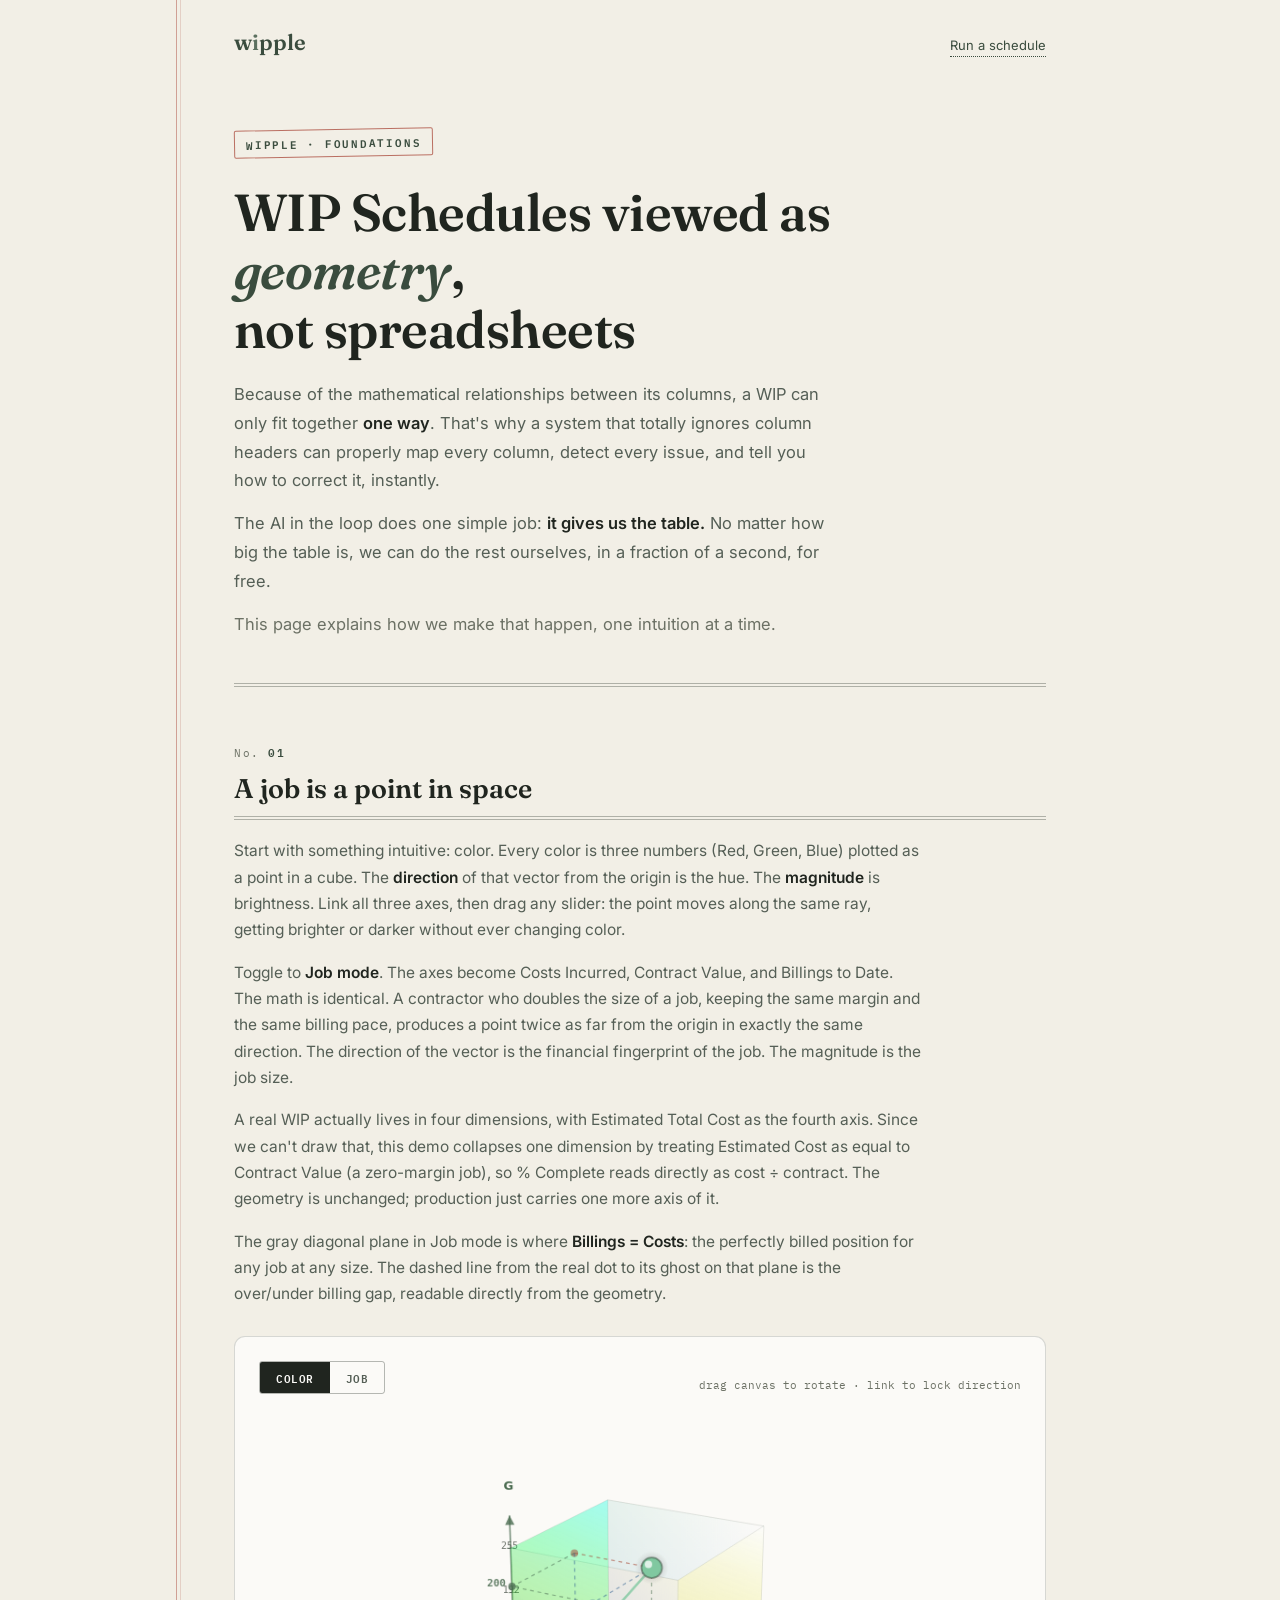
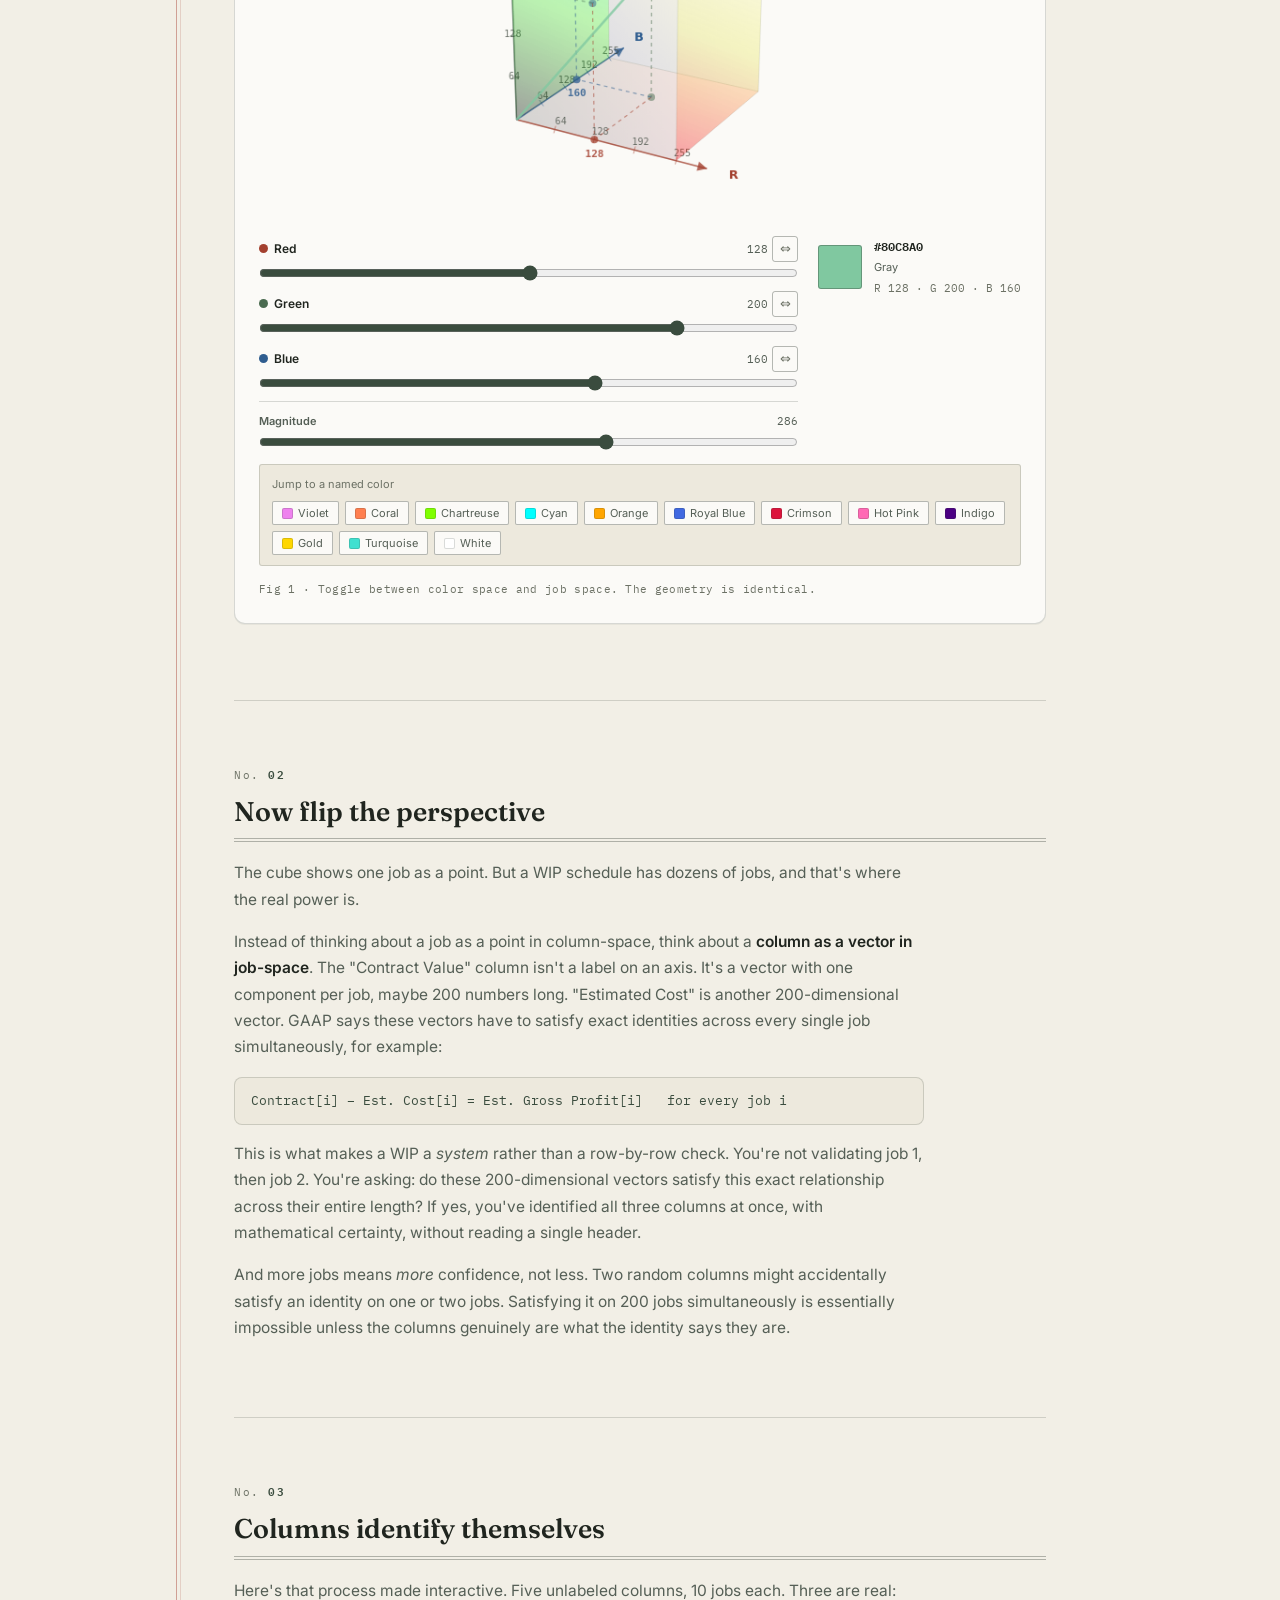
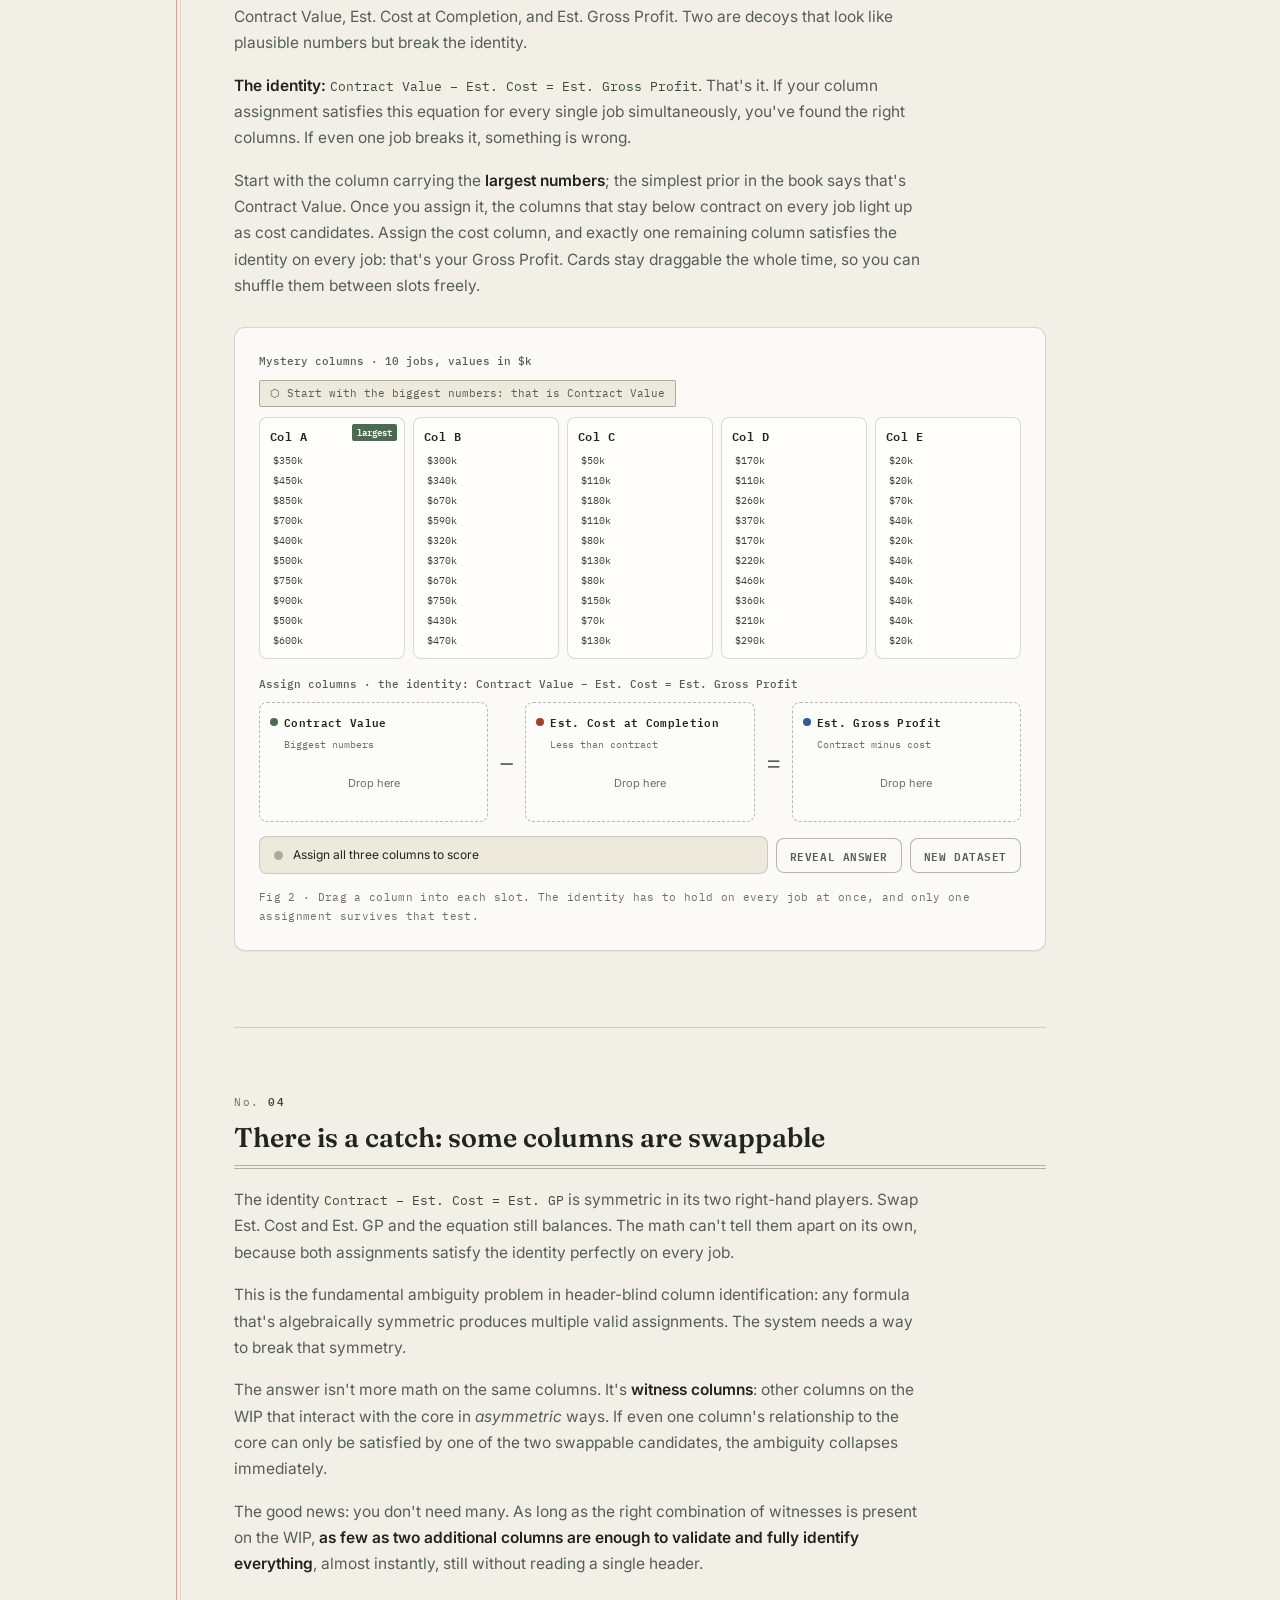
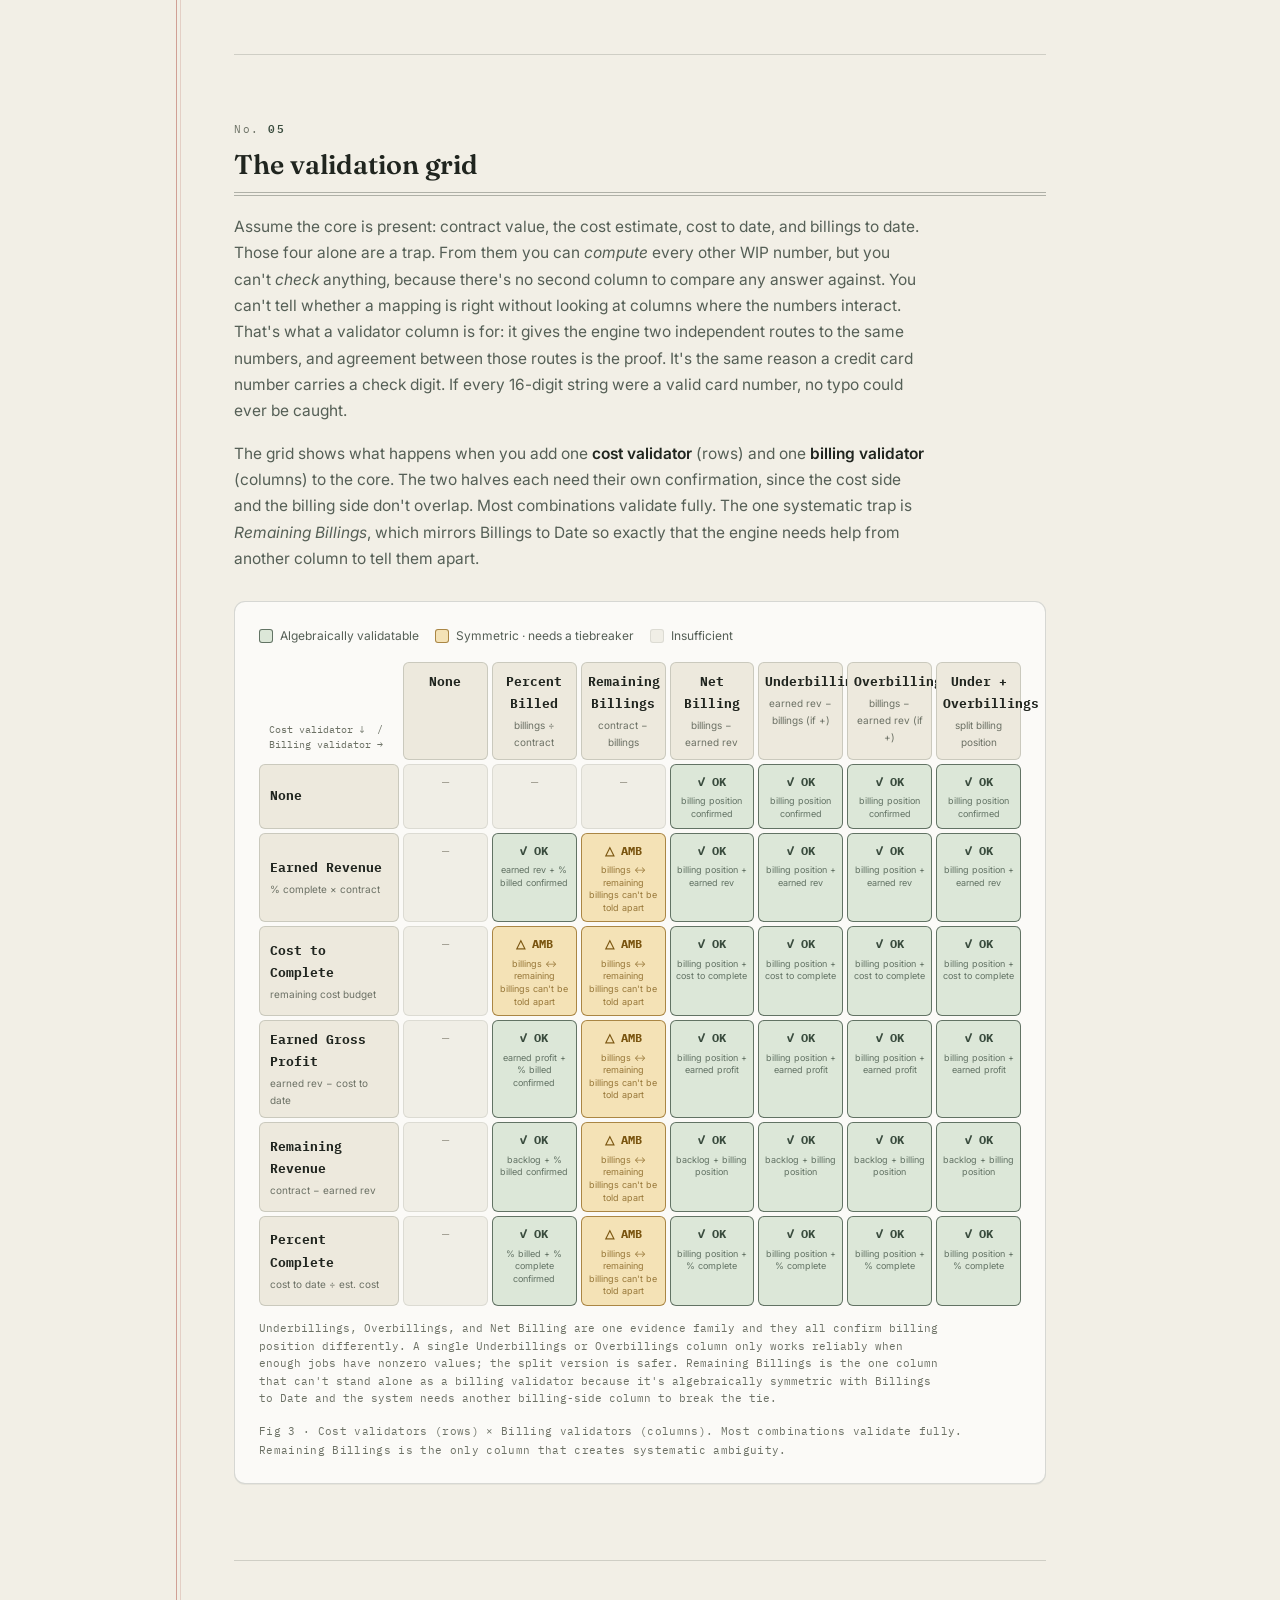
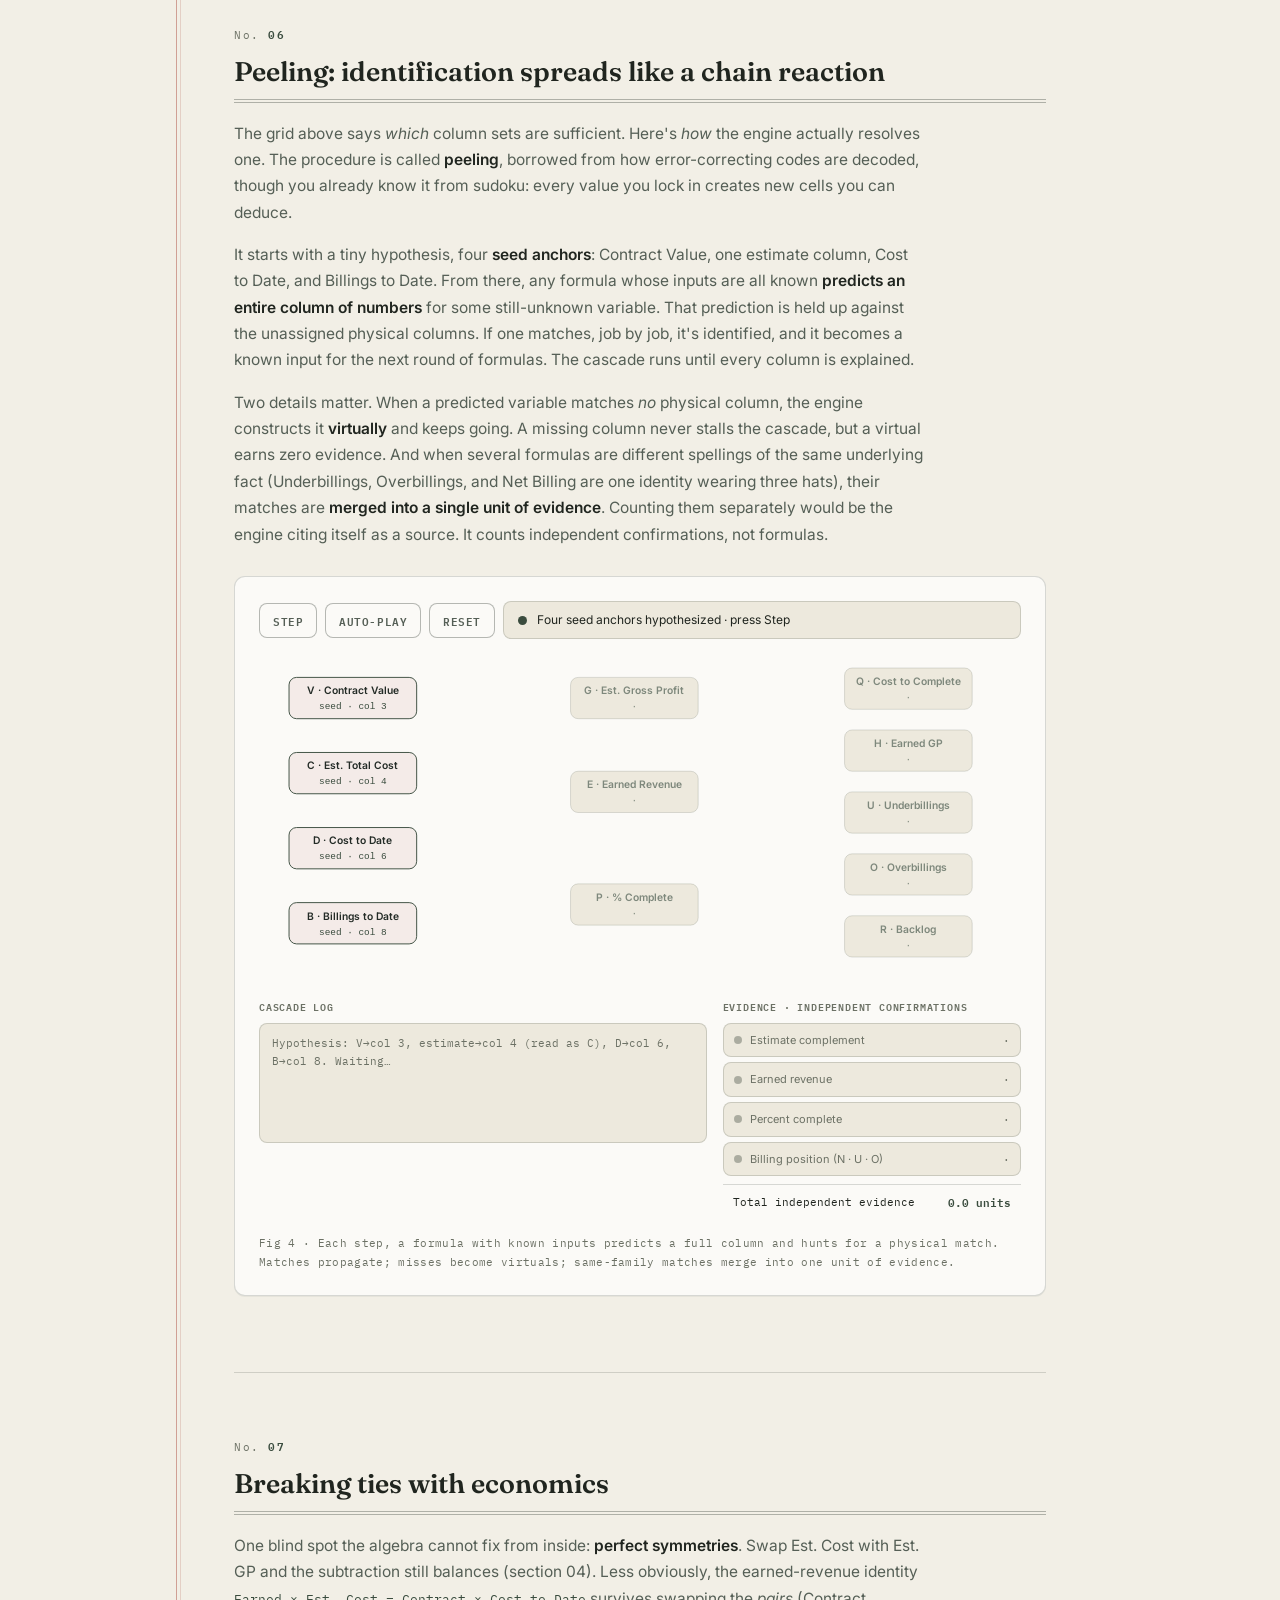
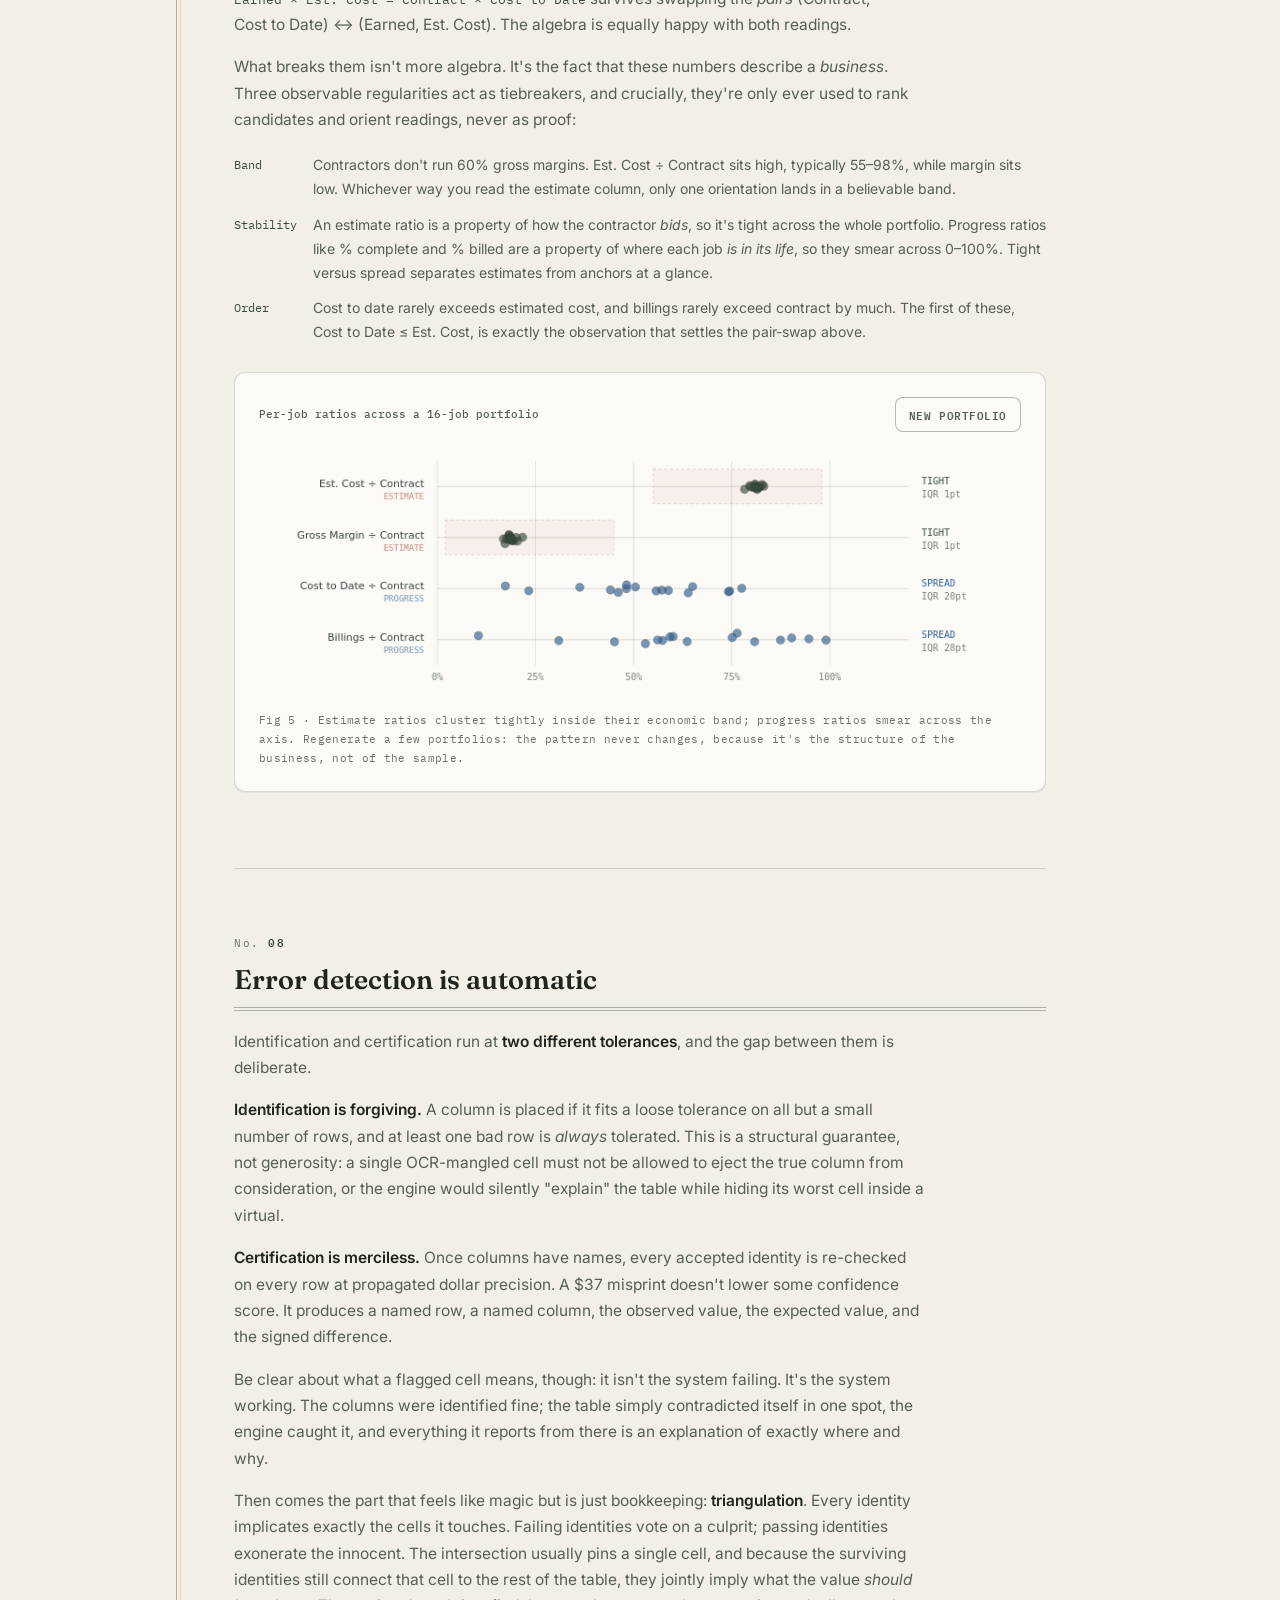
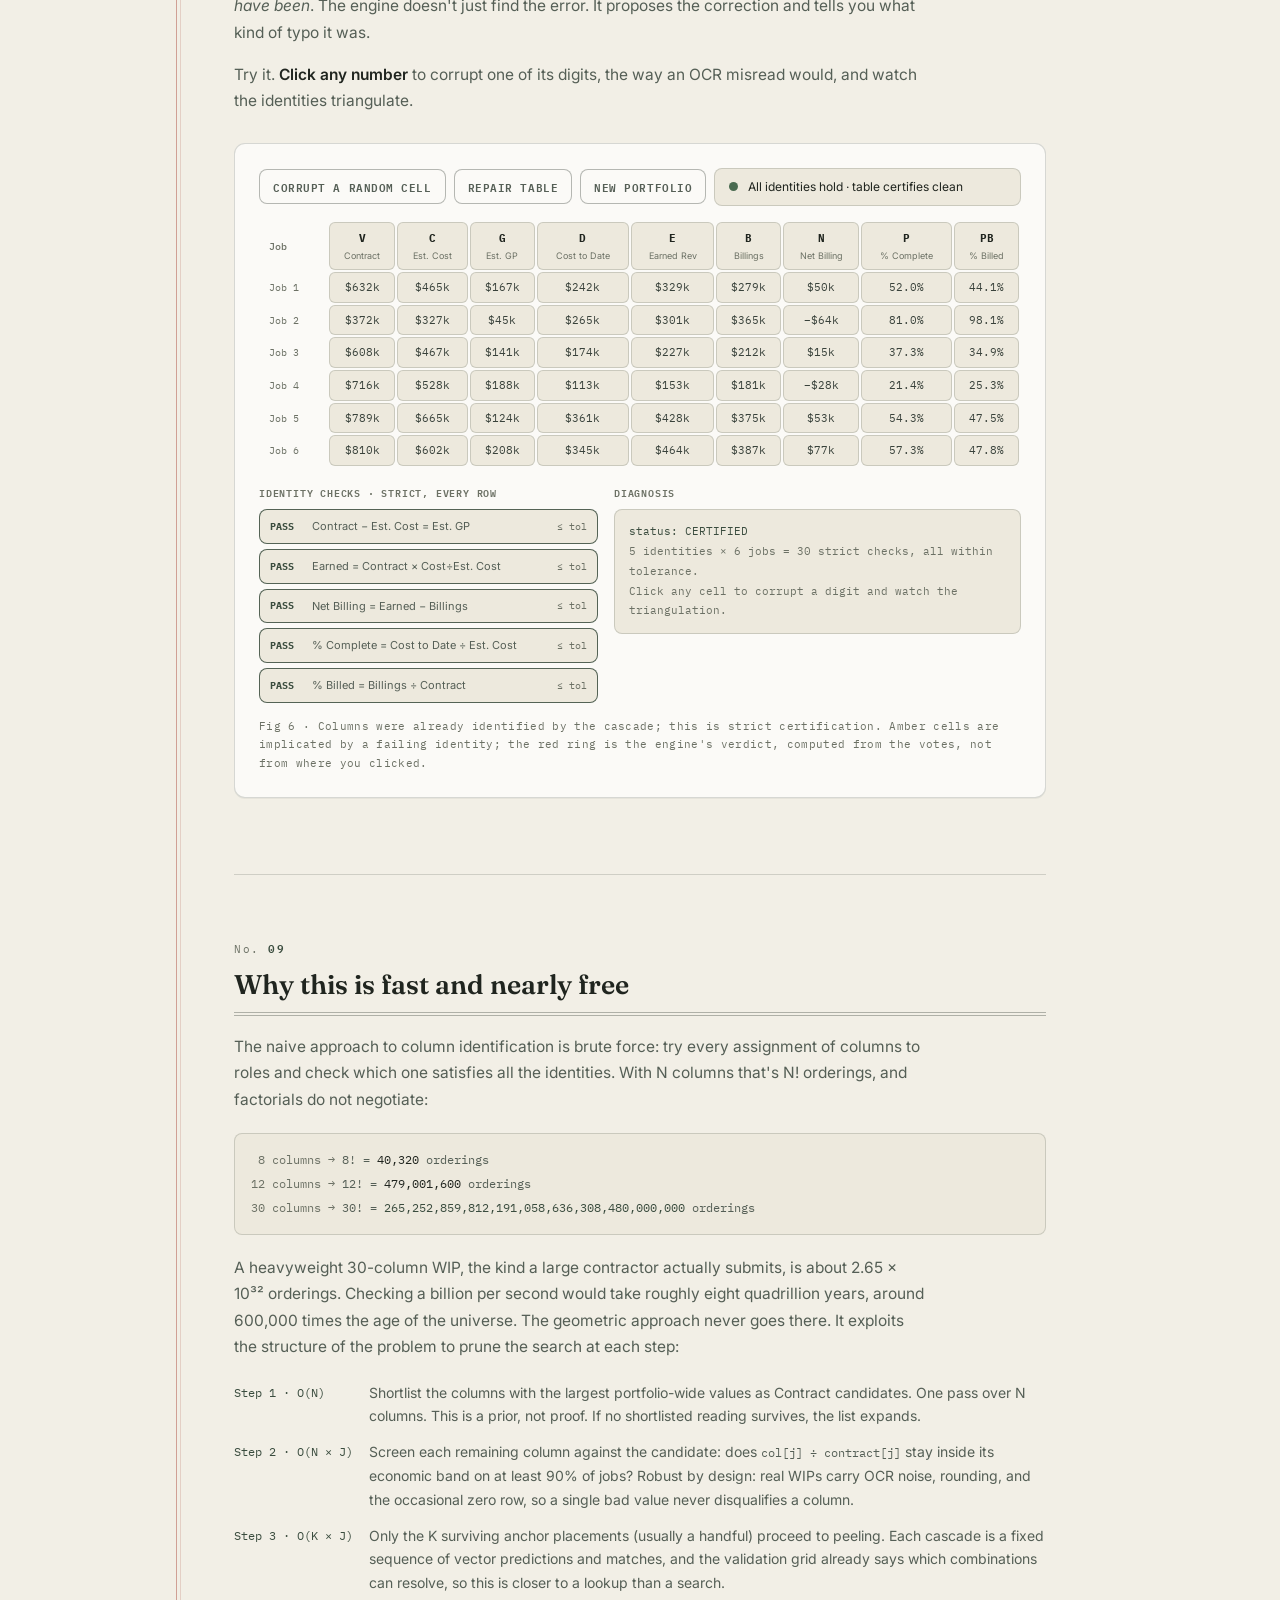
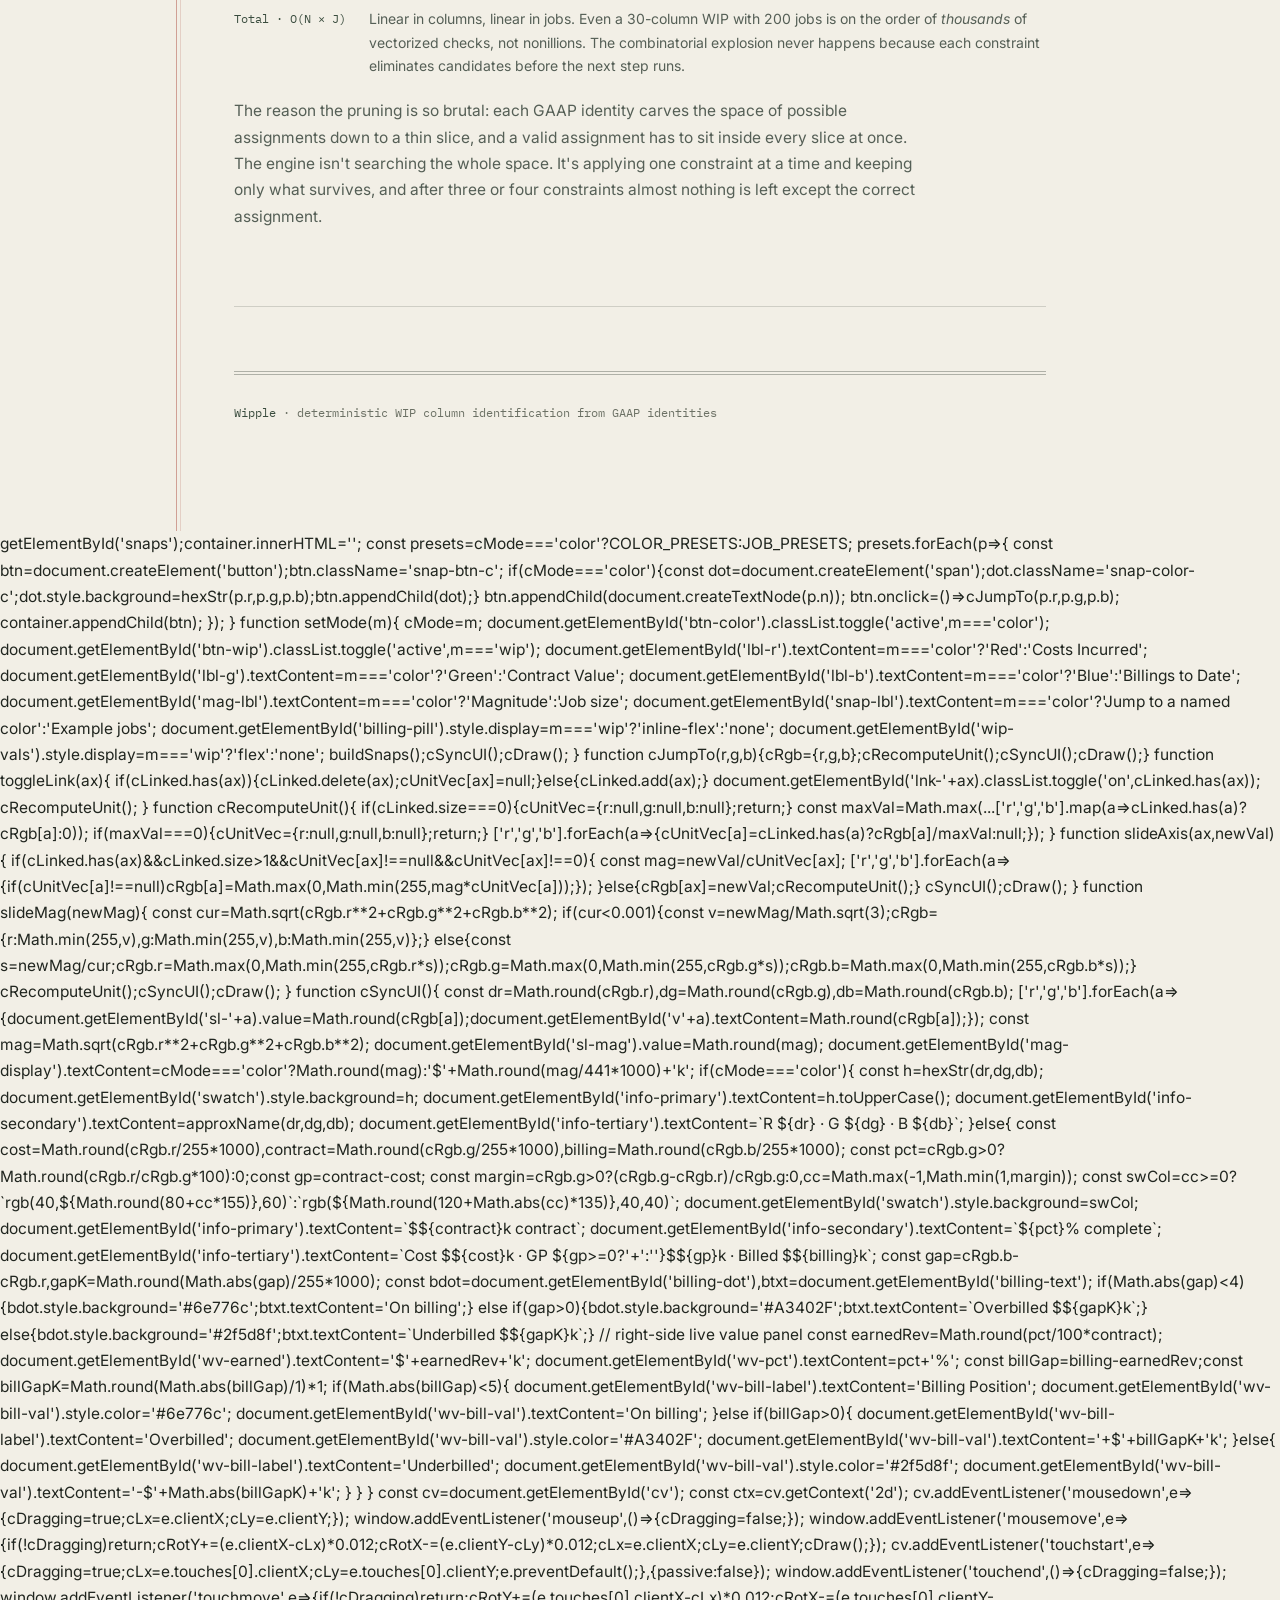
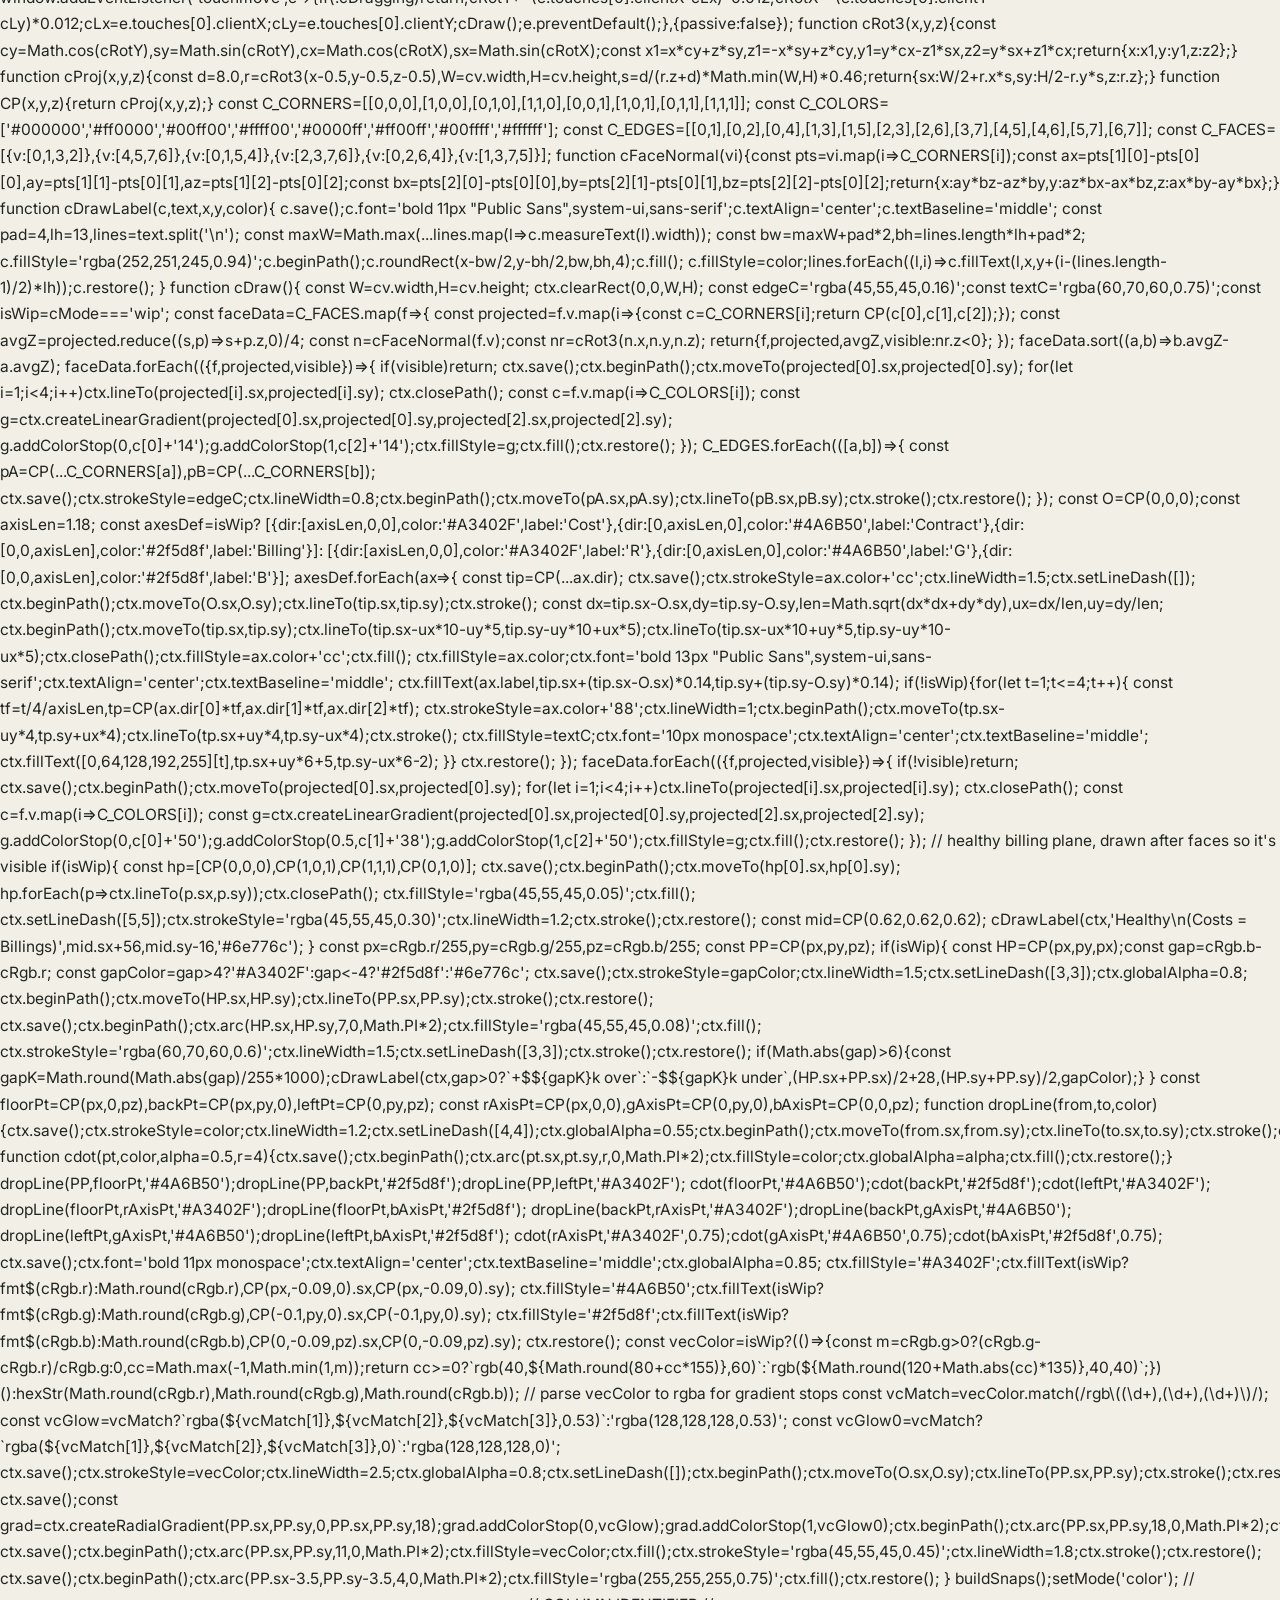
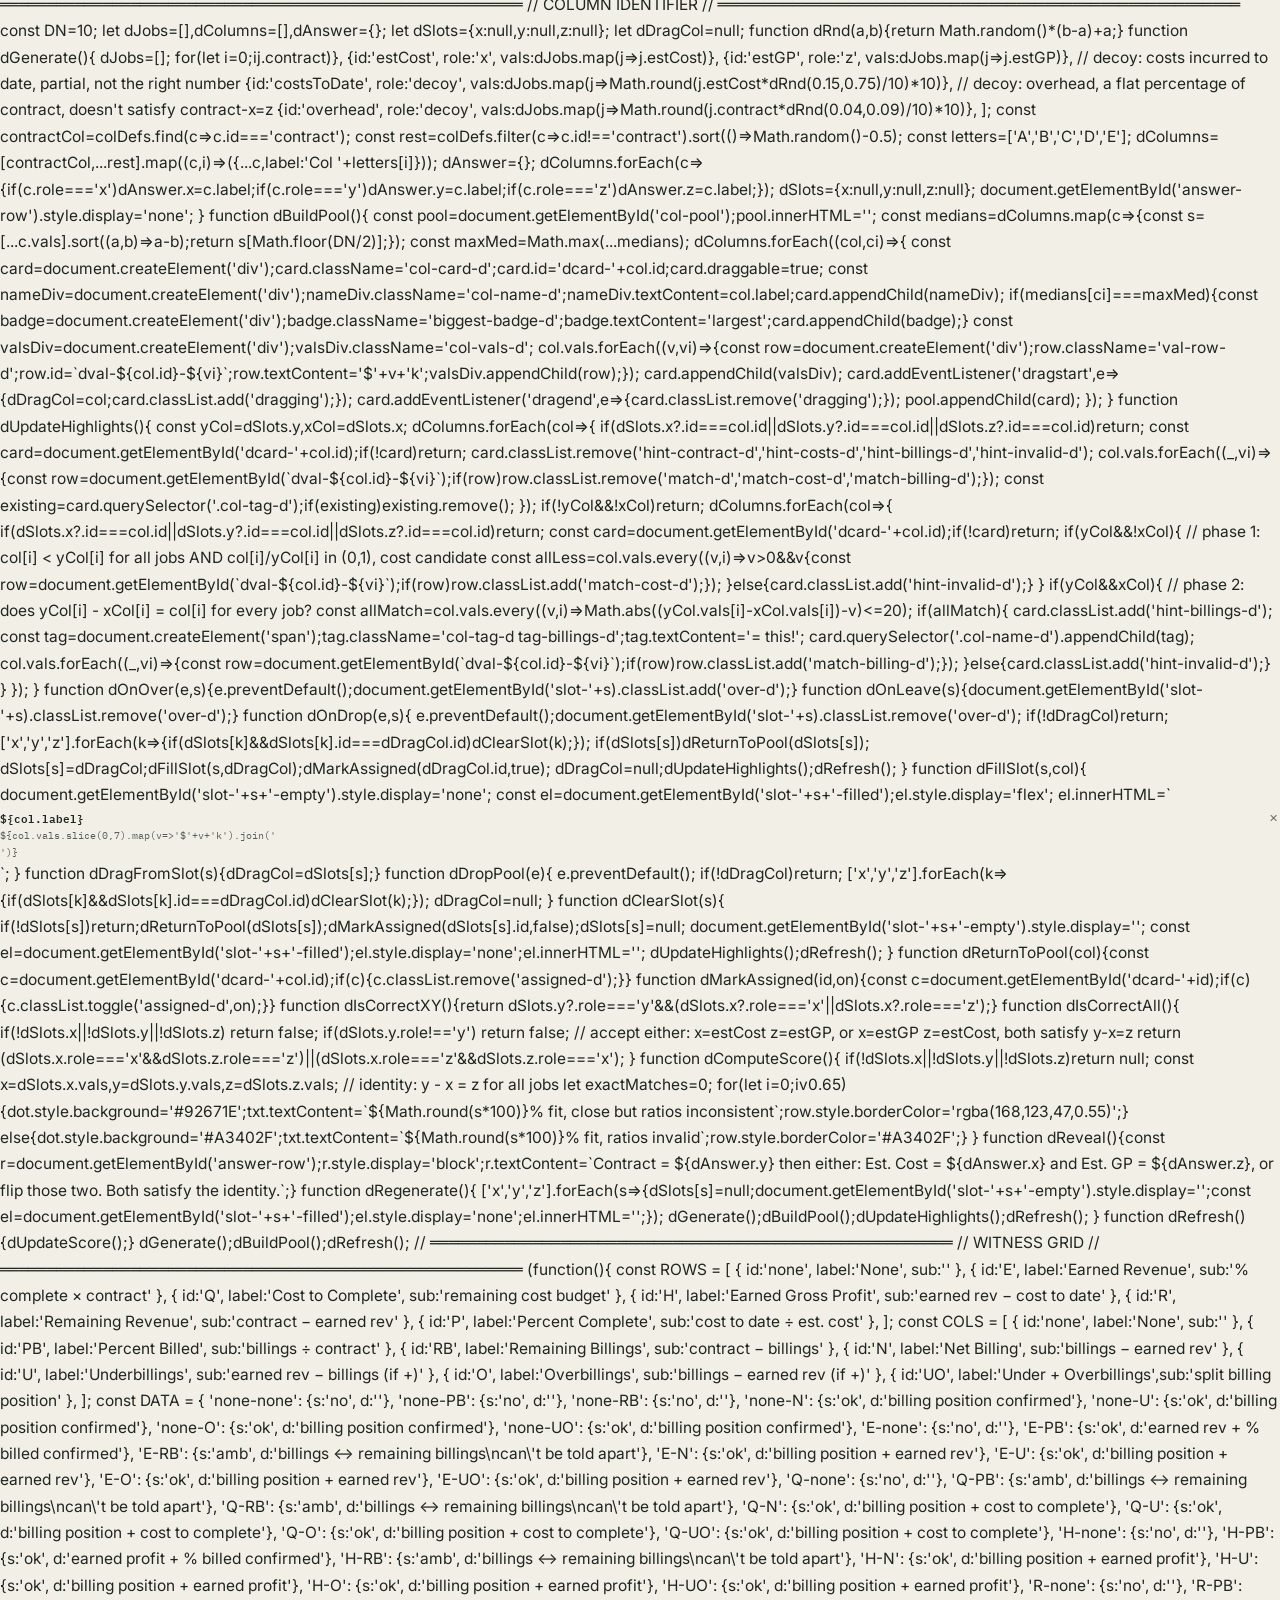
==== commit 303498ec: "Add files via upload" ====
--- a/static/how.html
+++ b/static/how.html
@@ -215,12 +215,12 @@
   .col-name-d { font-size: 12px; font-weight: 600; color: var(--text); margin-bottom: 5px; display: flex; align-items: center; gap: 6px; font-family: var(--mono); letter-spacing: 0.04em; }
   .col-tag-d { font-size: 9px; font-weight: 600; padding: 1px 6px; border-radius: 2px; font-family: var(--mono); }
   .tag-contract-d { background: rgba(74,107,80,0.14); color: var(--green); }
-  .tag-costs-d    { background: rgba(182,72,60,0.12); color: #8B3527; }
+  .tag-costs-d    { background: rgba(163,64,47,0.25); color: #8B3527; }
   .tag-billings-d { background: rgba(47,93,143,0.12); color: var(--blue); }
   .col-vals-d { display: flex; flex-direction: column; gap: 1px; }
   .val-row-d { font-family: var(--mono); font-size: 10px; color: #39423b; padding: 1px 3px; border-radius: 2px; transition: background .2s, color .2s; line-height: 1.7; }
   .val-row-d.match-d { background: rgba(74,107,80,0.14); color: #3A4C3E; }
-  .val-row-d.match-cost-d { background: rgba(182,72,60,0.12); color: #8B3527; }
+  .val-row-d.match-cost-d { background: rgba(163,64,47,0.25); color: #8B3527; }
   .val-row-d.match-billing-d { background: rgba(47,93,143,0.12); color: var(--blue); }
   .biggest-badge-d { position: absolute; top: 6px; right: 7px; font-size: 9px; font-weight: 600; background: var(--green); color: #fff; border-radius: 2px; padding: 1px 5px; font-family: var(--mono); }
   .slots-row-d { display: grid; grid-template-columns: 1fr 1fr 1fr; gap: 10px; }
@@ -540,20 +540,8 @@
     <p>Try it. <strong>Click any number</strong> to corrupt one of its digits, the way an OCR misread would, and watch the identities triangulate.</p>
 
     
+
 <div class="widget-wrap">
-  <div style="display:flex;gap:10px;flex-wrap:wrap;align-items:center;margin-bottom:14px">
-    <button id="edNew" style="font:600 12px var(--sans);padding:8px 14px;border:1px solid var(--border);border-radius:7px;background:var(--bg3);color:var(--text);cursor:pointer">New 60-job portfolio</button>
-    <button id="edPlant" style="font:600 12px var(--sans);padding:8px 14px;border:1px solid #3A4C3E;border-radius:7px;background:#3A4C3E;color:#FBFAF7;cursor:pointer">Plant 5 errors</button>
-    <button id="edFix" style="font:600 12px var(--sans);padding:8px 14px;border:1px solid var(--border);border-radius:7px;background:var(--bg3);color:var(--text);cursor:pointer">Repair</button>
-    <span id="edStatus" style="font:500 12.5px var(--sans);color:var(--text2)"></span>
-  </div>
-  <div style="max-height:540px;overflow-y:auto;border:1px solid var(--border);border-radius:8px;background:var(--bg2)">
-    <table id="edTable" style="width:100%;border-collapse:collapse;font:11px var(--sans);font-variant-numeric:tabular-nums"></table>
-  </div>
-  <div id="edDetail" style="margin-top:12px"></div>
-  <div class="widget-caption">Fig · 60 jobs × 15 columns, regenerated on demand. Plant five random errors anywhere; each is isolated and re-derived from the identities the rest of its row still satisfies. Flagged cells in brick; the cells used to convict them in sage.</div>
-</div>
-<div class="widget-wrap" style="display:none">
       <div style="display:flex;gap:8px;align-items:center;flex-wrap:wrap;margin-bottom:14px;">
         <button class="action-btn-d" onclick="xtCorruptRandom()">Corrupt a random cell</button>
         <button class="action-btn-d" onclick="xtRepair()">Repair table</button>
@@ -1074,7 +1062,7 @@
   if(dIsCorrectAll()){dot.style.background='#4A6B50';txt.textContent='Perfect: all three columns identified';row.style.borderColor='rgba(58,76,62,0.75)';}
   else if(dIsCorrectXY()){dot.style.background='#92671E';txt.textContent='Contract correct, find the remaining column';row.style.borderColor='rgba(168,123,47,0.55)';}
   else if(s>0.65){dot.style.background='#92671E';txt.textContent=`${Math.round(s*100)}% fit, close but ratios inconsistent`;row.style.borderColor='rgba(168,123,47,0.55)';}
-  else{dot.style.background='#A3402F';txt.textContent=`${Math.round(s*100)}% fit, ratios invalid`;row.style.borderColor='rgba(182,72,60,0.5)';}
+  else{dot.style.background='#A3402F';txt.textContent=`${Math.round(s*100)}% fit, ratios invalid`;row.style.borderColor='#A3402F';}
 }
 
 function dReveal(){const r=document.getElementById('answer-row');r.style.display='block';r.textContent=`Contract = ${dAnswer.y}   then either: Est. Cost = ${dAnswer.x} and Est. GP = ${dAnswer.z}, or flip those two. Both satisfy the identity.`;}
@@ -1592,8 +1580,8 @@
       const key=ri+'|'+v.k;
       const isCulprit=culpritSet.has(key),isImpl=implicated.has(key);
       let bg='var(--bg3)',border='0.5px solid var(--border)',color='#39423b';
-      if(isImpl){bg='rgba(168,123,47,0.12)';border='0.5px solid rgba(146,103,30,0.75)';color='#8a6322';}
-      if(isCulprit){bg='rgba(182,72,60,0.12)';border='1.5px solid #A3402F';color='#A3402F';}
+      if(isImpl){bg='rgba(146,103,30,0.30)';border='0.5px solid rgba(146,103,30,0.75)';color='#8a6322';}
+      if(isCulprit){bg='rgba(163,64,47,0.25)';border='1.5px solid #A3402F';color='#A3402F';}
       h+=`<td onclick="xtClickCell(${ri},'${v.k}')" title="Click to corrupt one digit" style="background:${bg};border:${border};border-radius:6px;padding:5px 4px;text-align:center;font-family:var(--mono);font-size:11px;color:${color};cursor:pointer;">${xtFmt(r[v.k],v.kind)}</td>`;
     });
     h+='</tr>';
@@ -1607,7 +1595,7 @@
     const bad=f.length>0;
     let worst=0;f.forEach(x=>{if(Math.abs(x.resid)>Math.abs(worst))worst=x.resid;});
     const delta=bad?(I.kind==='p'?'Δ '+(Math.abs(worst)*100).toFixed(1)+'pt':'Δ $'+Math.round(Math.abs(worst))+'k'):'≤ tol';
-    h+=`<div style="display:flex;align-items:center;gap:8px;background:var(--bg3);border:0.5px solid ${bad?'rgba(182,72,60,0.5)':'rgba(74,107,80,0.4)'};border-radius:8px;padding:7px 10px;font-size:11px;">
+    h+=`<div style="display:flex;align-items:center;gap:8px;background:var(--bg3);border:0.5px solid ${bad?'#A3402F':'rgba(58,76,62,0.85)'};border-radius:8px;padding:7px 10px;font-size:11px;">
       <span style="font-family:var(--mono);font-size:10px;font-weight:700;color:${bad?'#8B3527':'#3A4C3E'};min-width:34px;">${bad?'FAIL':'PASS'}</span>
       <span style="flex:1;color:var(--text2);">${I.name}</span>
       <span style="font-family:var(--mono);font-size:10px;color:${bad?'#8B3527':'var(--text3)'};">${delta}${bad?' · Job '+(f[0].row+1):''}</span></div>`;
@@ -2053,7 +2041,7 @@
   if(dIsCorrectAll()){dot.style.background='#4A6B50';txt.textContent='Perfect: all three columns identified';row.style.borderColor='rgba(58,76,62,0.75)';}
   else if(dIsCorrectXY()){dot.style.background='#92671E';txt.textContent='Contract correct, find the remaining column';row.style.borderColor='rgba(168,123,47,0.55)';}
   else if(s>0.65){dot.style.background='#92671E';txt.textContent=`${Math.round(s*100)}% fit, close but ratios inconsistent`;row.style.borderColor='rgba(168,123,47,0.55)';}
-  else{dot.style.background='#A3402F';txt.textContent=`${Math.round(s*100)}% fit, ratios invalid`;row.style.borderColor='rgba(182,72,60,0.5)';}
+  else{dot.style.background='#A3402F';txt.textContent=`${Math.round(s*100)}% fit, ratios invalid`;row.style.borderColor='#A3402F';}
 }
 
 function dReveal(){const r=document.getElementById('answer-row');r.style.display='block';r.textContent=`Contract = ${dAnswer.y}   then either: Est. Cost = ${dAnswer.x} and Est. GP = ${dAnswer.z}, or flip those two. Both satisfy the identity.`;}
@@ -2571,8 +2559,8 @@
       const key=ri+'|'+v.k;
       const isCulprit=culpritSet.has(key),isImpl=implicated.has(key);
       let bg='var(--bg3)',border='0.5px solid var(--border)',color='#39423b';
-      if(isImpl){bg='rgba(168,123,47,0.12)';border='0.5px solid rgba(146,103,30,0.75)';color='#8a6322';}
-      if(isCulprit){bg='rgba(182,72,60,0.12)';border='1.5px solid #A3402F';color='#A3402F';}
+      if(isImpl){bg='rgba(146,103,30,0.30)';border='0.5px solid rgba(146,103,30,0.75)';color='#8a6322';}
+      if(isCulprit){bg='rgba(163,64,47,0.25)';border='1.5px solid #A3402F';color='#A3402F';}
       h+=`<td onclick="xtClickCell(${ri},'${v.k}')" title="Click to corrupt one digit" style="background:${bg};border:${border};border-radius:6px;padding:5px 4px;text-align:center;font-family:var(--mono);font-size:11px;color:${color};cursor:pointer;">${xtFmt(r[v.k],v.kind)}</td>`;
     });
     h+='</tr>';
@@ -2586,7 +2574,7 @@
     const bad=f.length>0;
     let worst=0;f.forEach(x=>{if(Math.abs(x.resid)>Math.abs(worst))worst=x.resid;});
     const delta=bad?(I.kind==='p'?'Δ '+(Math.abs(worst)*100).toFixed(1)+'pt':'Δ $'+Math.round(Math.abs(worst))+'k'):'≤ tol';
-    h+=`<div style="display:flex;align-items:center;gap:8px;background:var(--bg3);border:0.5px solid ${bad?'rgba(182,72,60,0.5)':'rgba(74,107,80,0.4)'};border-radius:8px;padding:7px 10px;font-size:11px;">
+    h+=`<div style="display:flex;align-items:center;gap:8px;background:var(--bg3);border:0.5px solid ${bad?'#A3402F':'rgba(58,76,62,0.85)'};border-radius:8px;padding:7px 10px;font-size:11px;">
       <span style="font-family:var(--mono);font-size:10px;font-weight:700;color:${bad?'#8B3527':'#3A4C3E'};min-width:34px;">${bad?'FAIL':'PASS'}</span>
       <span style="flex:1;color:var(--text2);">${I.name}</span>
       <span style="font-family:var(--mono);font-size:10px;color:${bad?'#8B3527':'var(--text3)'};">${delta}${bad?' · Job '+(f[0].row+1):''}</span></div>`;
@@ -2620,120 +2608,7 @@
 }
 xtNewPortfolio();
 </script>
-<script>
-(function(){
-const $=id=>document.getElementById(id);
-const COLS=[["V","Contract"],["C","Est Cost"],["G","Est GP"],["D","Cost to Date"],["Q","Cost to Compl"],["P","% Compl"],["E","Earned Rev"],["EG","Earned GP"],["B","Billed"],["N","Net Billing"],["U","Underbill"],["O","Overbill"],["RR","Rem Revenue"],["RB","Rem Billings"],["PB","% Billed"]];
-const PCT={P:1,PB:1};
-const IDS=[
- {n:"G = V \u2212 C",v:["G","V","C"],f:j=>j.G-(j.V-j.C),s:{G:j=>j.V-j.C,V:j=>j.G+j.C,C:j=>j.V-j.G}},
- {n:"Q = C \u2212 D",v:["Q","C","D"],f:j=>j.Q-(j.C-j.D),s:{Q:j=>j.C-j.D,C:j=>j.Q+j.D,D:j=>j.C-j.Q}},
- {n:"P = D \u00f7 C",v:["P","D","C"],f:j=>j.P-j.D/j.C,s:{P:j=>j.D/j.C,D:j=>j.P*j.C,C:j=>j.D/j.P}},
- {n:"E = V \u00d7 D \u00f7 C",v:["E","V","D","C"],f:j=>j.E-j.V*j.D/j.C,s:{E:j=>j.V*j.D/j.C,V:j=>j.E*j.C/j.D,D:j=>j.E*j.C/j.V,C:j=>j.V*j.D/j.E}},
- {n:"EG = E \u2212 D",v:["EG","E","D"],f:j=>j.EG-(j.E-j.D),s:{EG:j=>j.E-j.D,E:j=>j.EG+j.D,D:j=>j.E-j.EG}},
- {n:"N = B \u2212 E",v:["N","B","E"],f:j=>j.N-(j.B-j.E),s:{N:j=>j.B-j.E,B:j=>j.N+j.E,E:j=>j.B-j.N}},
- {n:"B \u2212 E = O \u2212 U",v:["B","E","O","U"],f:j=>(j.B-j.E)-(j.O-j.U),s:{B:j=>j.E+j.O-j.U,E:j=>j.B-j.O+j.U,O:j=>j.B-j.E+j.U,U:j=>j.E-j.B+j.O}},
- {n:"RR = V \u2212 E",v:["RR","V","E"],f:j=>j.RR-(j.V-j.E),s:{RR:j=>j.V-j.E,V:j=>j.RR+j.E,E:j=>j.V-j.RR}},
- {n:"RB = V \u2212 B",v:["RB","V","B"],f:j=>j.RB-(j.V-j.B),s:{RB:j=>j.V-j.B,V:j=>j.RB+j.B,B:j=>j.V-j.RB}},
- {n:"PB = B \u00f7 V",v:["PB","B","V"],f:j=>j.PB-j.B/j.V,s:{PB:j=>j.B/j.V,B:j=>j.PB*j.V,V:j=>j.B/j.PB}},
- {n:"EG = G \u00d7 P",v:["EG","G","P"],f:j=>j.EG-j.G*j.P,s:{EG:j=>j.G*j.P,G:j=>j.EG/j.P,P:j=>j.EG/j.G}},
- {n:"Q = C \u00d7 (1 \u2212 P)",v:["Q","C","P"],f:j=>j.Q-j.C*(1-j.P),s:{Q:j=>j.C*(1-j.P),C:j=>j.Q/(1-j.P),P:j=>1-j.Q/j.C}},
- {n:"RR = V \u00d7 (1 \u2212 P)",v:["RR","V","P"],f:j=>j.RR-j.V*(1-j.P),s:{RR:j=>j.V*(1-j.P),V:j=>j.RR/(1-j.P),P:j=>1-j.RR/j.V}},
- {n:"N = O \u2212 U",v:["N","O","U"],f:j=>j.N-(j.O-j.U),s:{N:j=>j.O-j.U,O:j=>j.N+j.U,U:j=>j.O-j.N}},
- {n:"RB = RR \u2212 N",v:["RB","RR","N"],f:j=>j.RB-(j.RR-j.N),s:{RB:j=>j.RR-j.N,RR:j=>j.RB+j.N,N:j=>j.RR-j.RB}},
-];
-let JOBS=[],TRUE=[];
-const money=x=>"$"+Math.round(x).toLocaleString();
-const cell=(c,x)=>PCT[c]?(100*x).toFixed(1)+"%":money(x);
-function gen(){
-  JOBS=[];
-  for(let i=0;i<60;i++){
-    const V=Math.round((150+Math.random()*3850))*1000;
-    const m=.06+Math.random()*.10, P=.02+Math.random()*.96;
-    const C=Math.round(V*(1-m)), D=Math.round(C*P), E=Math.round(V*P);
-    const B=E+Math.round((Math.random()-.5)*.08*V);
-    const N=B-E;
-    JOBS.push({V,C,G:V-C,D,Q:C-D,P:D/C,E,EG:E-D,B,N,U:Math.max(-N,0),O:Math.max(N,0),RR:V-E,RB:V-B,PB:B/V});
-  }
-  TRUE=JOBS.map(j=>({...j}));
-  render();status("Clean 60-job book generated. Every row satisfies every identity.");detail("");
-}
-function plant(){
-  JOBS=TRUE.map(j=>({...j}));
-  const moneyCols=COLS.map(c=>c[0]).filter(c=>!PCT[c]);
-  const rows=[...Array(60).keys()].sort(()=>Math.random()-.5).slice(0,5);
-  rows.forEach(r=>{
-    const c=moneyCols[Math.floor(Math.random()*moneyCols.length)];
-    const orig=JOBS[r][c];const kind=Math.floor(Math.random()*3);let bad;
-    if(kind===0)bad=orig*10;
-    else if(kind===1){const d=String(Math.abs(Math.round(orig)));bad=(orig<0?-1:1)*(+(d.length>1?d[1]+d[0]+d.slice(2):d+"0"));}
-    else bad=TRUE[(r+7)%60][c];
-    if(Math.abs(bad-orig)<2)bad=orig*10;
-    JOBS[r][c]=bad;
-  });
-  diagnose();
-}
-function diagnose(){
-  const found=[];
-  JOBS.forEach((j,r)=>{
-    const tripped=IDS.filter(id=>{
-      const res=id.f(j);const scale=Math.max.apply(null,id.v.map(v=>Math.abs(j[v])||1).concat([1]));
-      return Math.abs(res)>(PCT[id.v[0]]?1e-4:Math.max(2,1e-6*scale));
-    });
-    if(!tripped.length)return;
-    const vars={};tripped.forEach(id=>id.v.forEach(v=>vars[v]=(vars[v]||0)+1));
-    let iso=Object.keys(vars).filter(v=>vars[v]===tripped.length);
-    // exoneration: a variable that sits in any PASSING relation can't be the culprit
-    const exonerated={};IDS.forEach(id=>{if(tripped.indexOf(id)<0)id.v.forEach(v=>exonerated[v]=1);});
-    const after=iso.filter(v=>!exonerated[v]);
-    if(after.length)iso=after;
-    // underbilling/overbilling tie: the repair must leave one of them at zero
-    if(iso.length===2&&iso.indexOf("U")>=0&&iso.indexOf("O")>=0){
-      iso=iso.filter(v=>{const solver=tripped.find(id=>id.s[v]);if(!solver)return false;
-        const imp=solver.s[v](j);const other=v==="U"?j.O:j.U;
-        return imp>=-2&&Math.min(Math.abs(imp),Math.abs(other))<=2;});
-    }
-    if(iso.length===1){
-      const v=iso[0];const solver=tripped.find(id=>id.s[v]);
-      found.push({r,c:v,implied:solver?solver.s[v](j):null,ids:tripped,printed:j[v]});
-    }else found.push({r,c:null,ids:tripped});
-  });
-  render(found);
-  const isoN=found.filter(f=>f.c).length;
-  status("5 planted \u00b7 "+isoN+" isolated to a single cell"+(found.length>isoN?" \u00b7 "+(found.length-isoN)+" row(s) ambiguous":""));
-  detail(found.filter(f=>f.c).map(f=>
-    '<div style="font:12px var(--sans);color:var(--text2);margin:4px 0"><b style="color:var(--text)">Job '+(f.r+1)+' \u00b7 '+COLS.filter(c=>c[0]===f.c)[0][1]+
-    '</b> \u2014 printed <span style="color:#A3402F">'+cell(f.c,f.printed)+'</span>, identities imply <b>'+cell(f.c,f.implied)+'</b> ('+f.ids.map(i=>i.n).join(" \u00b7 ")+')</div>').join(""));
-}
-function render(found){
-  const flag={},wit={};
-  (found||[]).forEach(f=>{
-    if(f.c)flag[f.r+"-"+f.c]=1;
-    f.ids.forEach(id=>id.v.forEach(v=>{if(!f.c||v!==f.c)wit[f.r+"-"+v]=1;}));
-  });
-  let h='<thead><tr><th style="position:sticky;top:0;background:var(--bg3);padding:7px 8px;text-align:left;font-weight:600">Job</th>';
-  COLS.forEach(c=>h+='<th style="position:sticky;top:0;background:var(--bg3);padding:7px 8px;text-align:right;font-weight:600">'+c[1]+'</th>');
-  h+="</tr></thead><tbody>";
-  JOBS.forEach((j,r)=>{
-    h+='<tr><td style="padding:4px 8px;color:var(--text2);border-top:1px solid var(--border)">Job '+(r+1)+'</td>';
-    COLS.forEach(cc=>{
-      const c=cc[0],k=r+"-"+c;
-      let st="padding:4px 8px;text-align:right;border-top:1px solid var(--border);";
-      if(flag[k])st+="background:#A3402F;color:#FBFAF7;font-weight:700;border-radius:4px;";
-      else if(wit[k])st+="background:#DCE7D8;box-shadow:inset 0 0 0 1.5px rgba(58,76,62,.65);border-radius:4px;";
-      h+='<td style="'+st+'">'+cell(c,j[c])+'</td>';
-    });
-    h+="</tr>";
-  });
-  $("edTable").innerHTML=h+"</tbody>";
-}
-const status=t=>$("edStatus").textContent=t;
-const detail=t=>$("edDetail").innerHTML=t;
-$("edNew").onclick=gen;$("edPlant").onclick=plant;
-$("edFix").onclick=function(){JOBS=TRUE.map(j=>({...j}));render();status("Repaired to the true book.");detail("");};
-gen();
-})();
-</script>
+
 
 </body>
 </html>
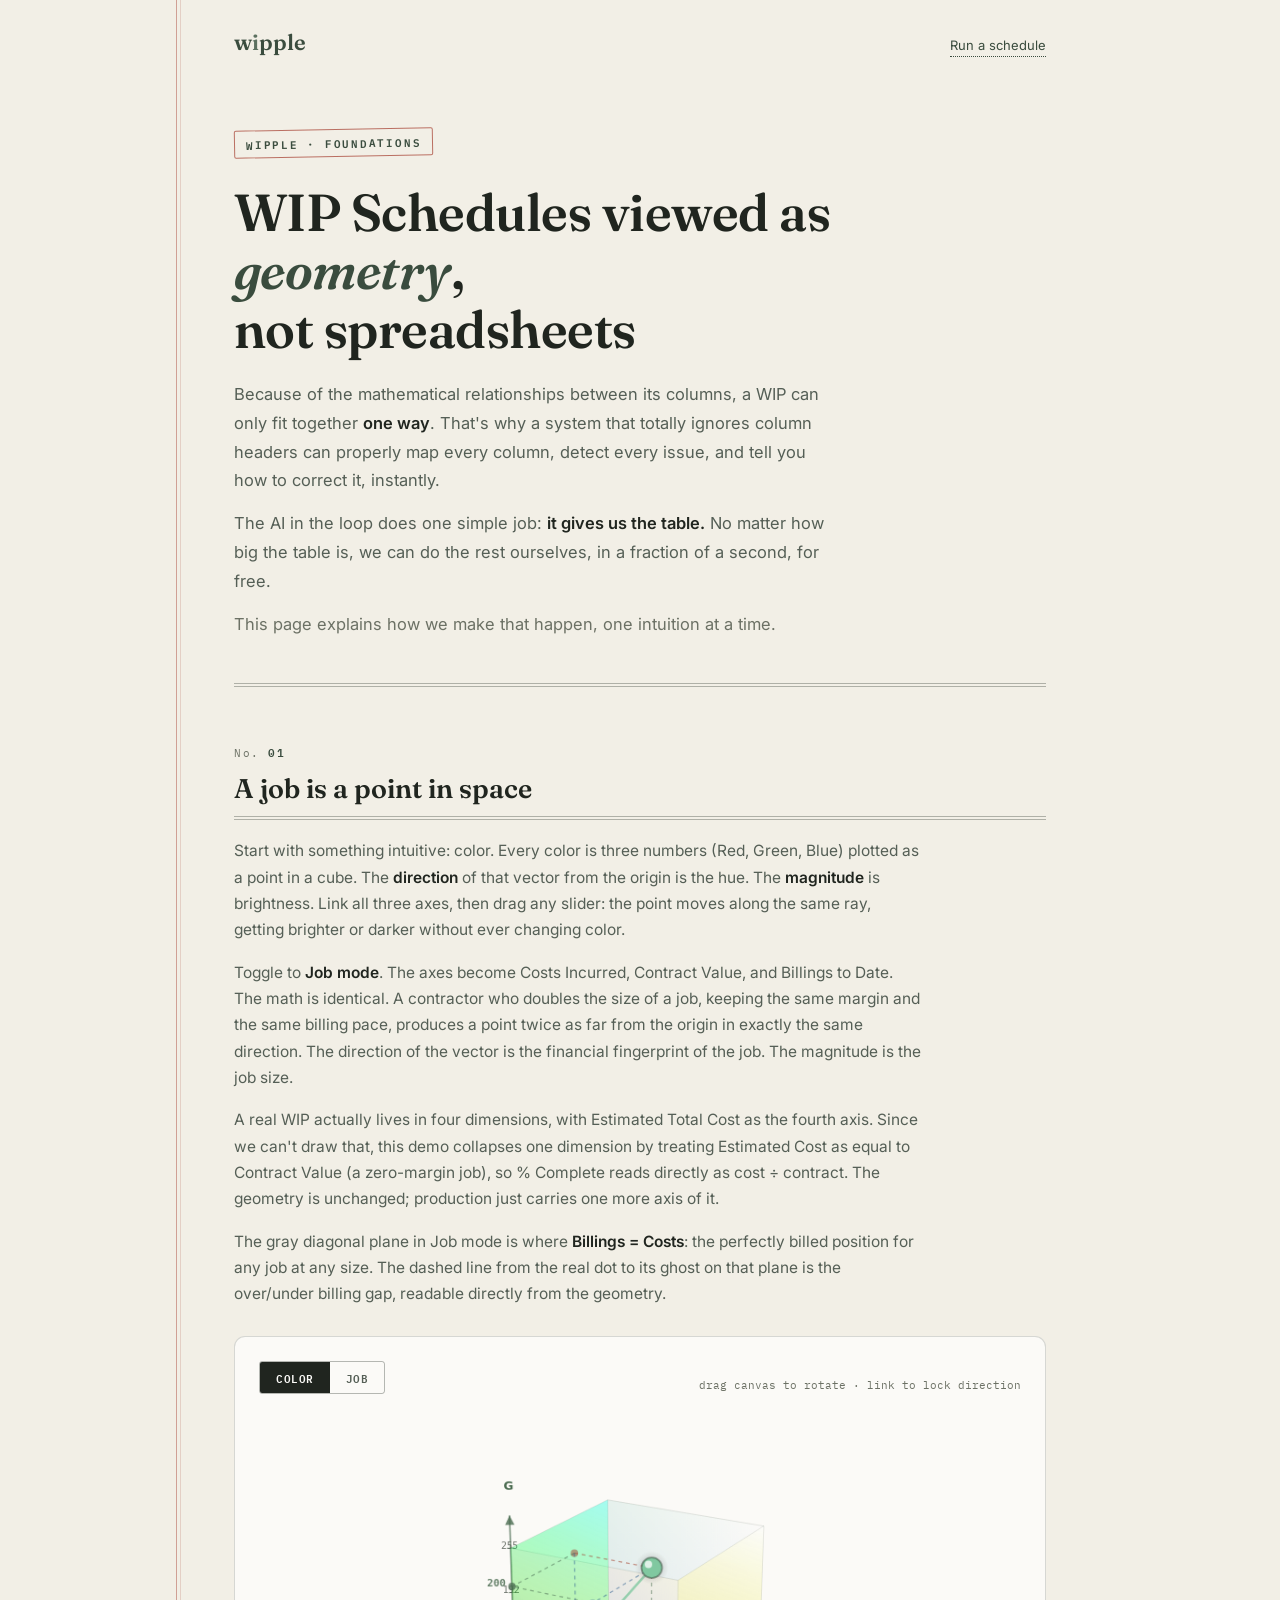
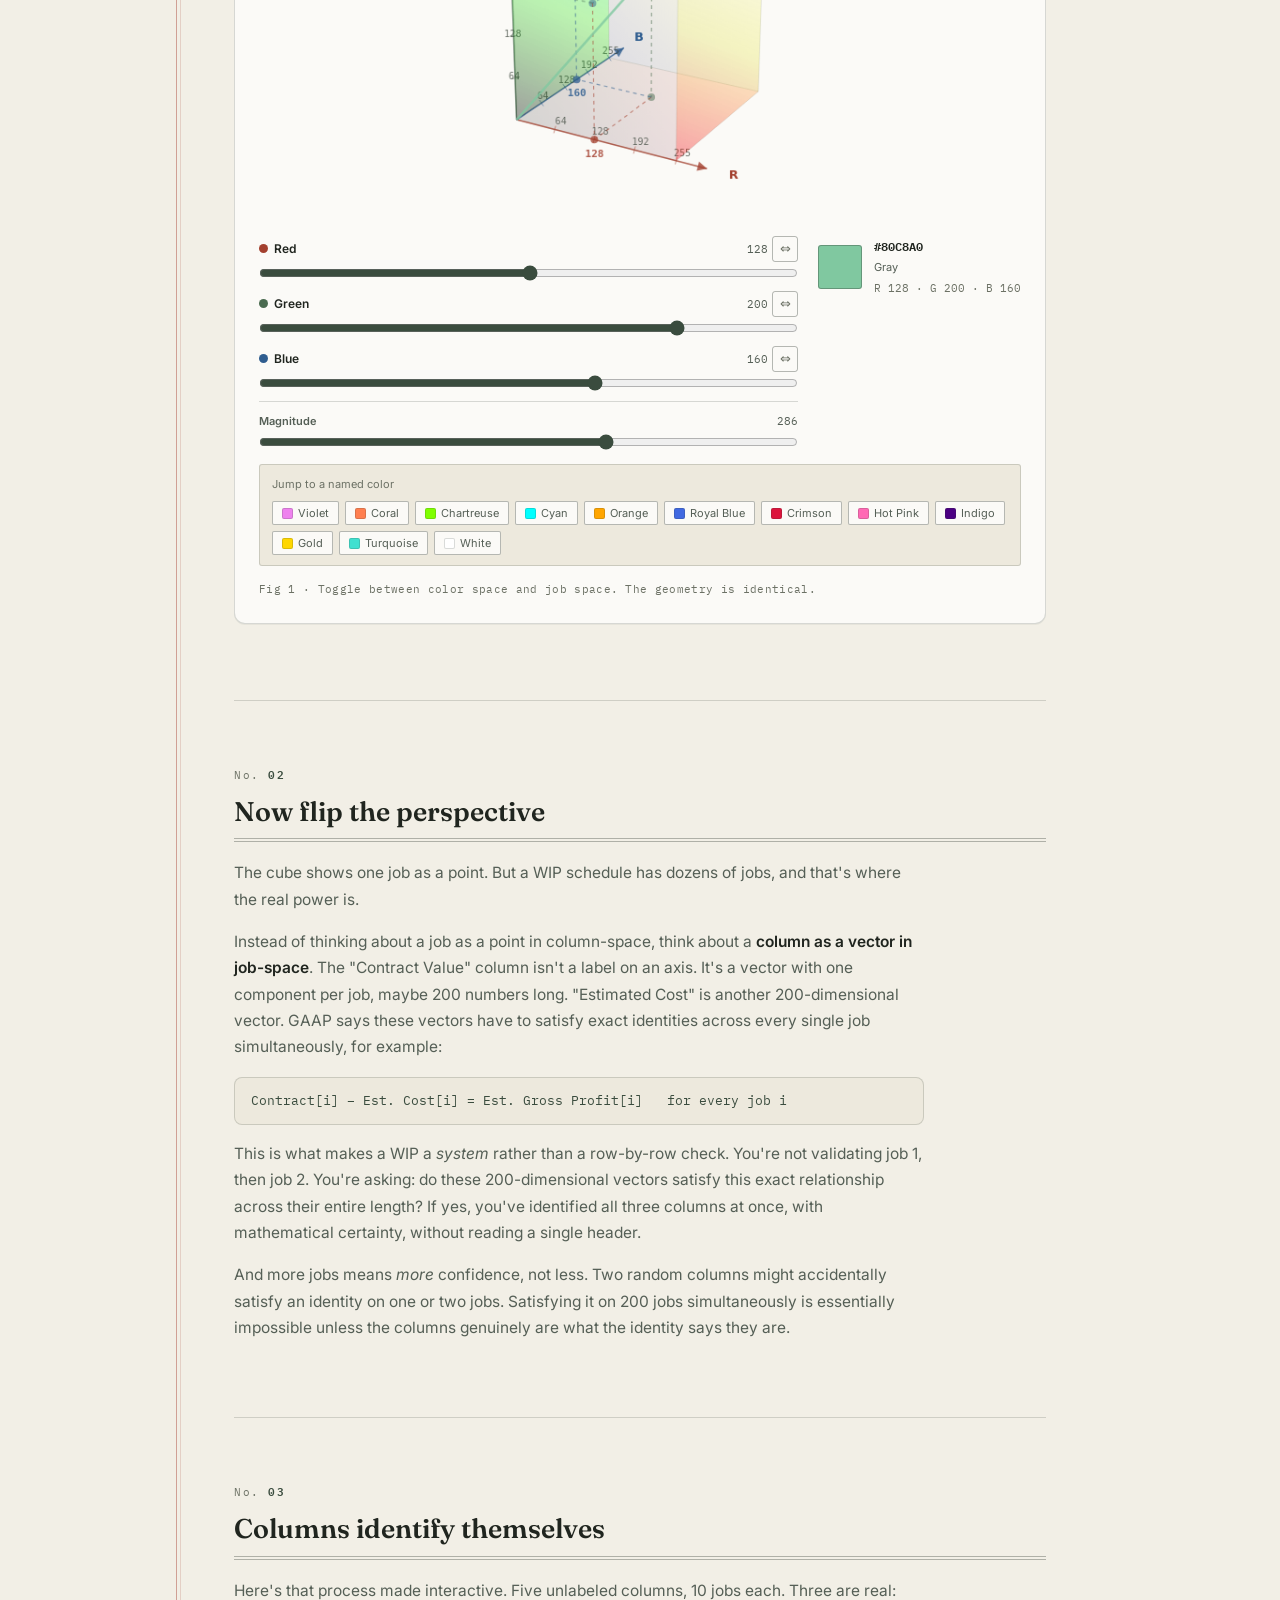
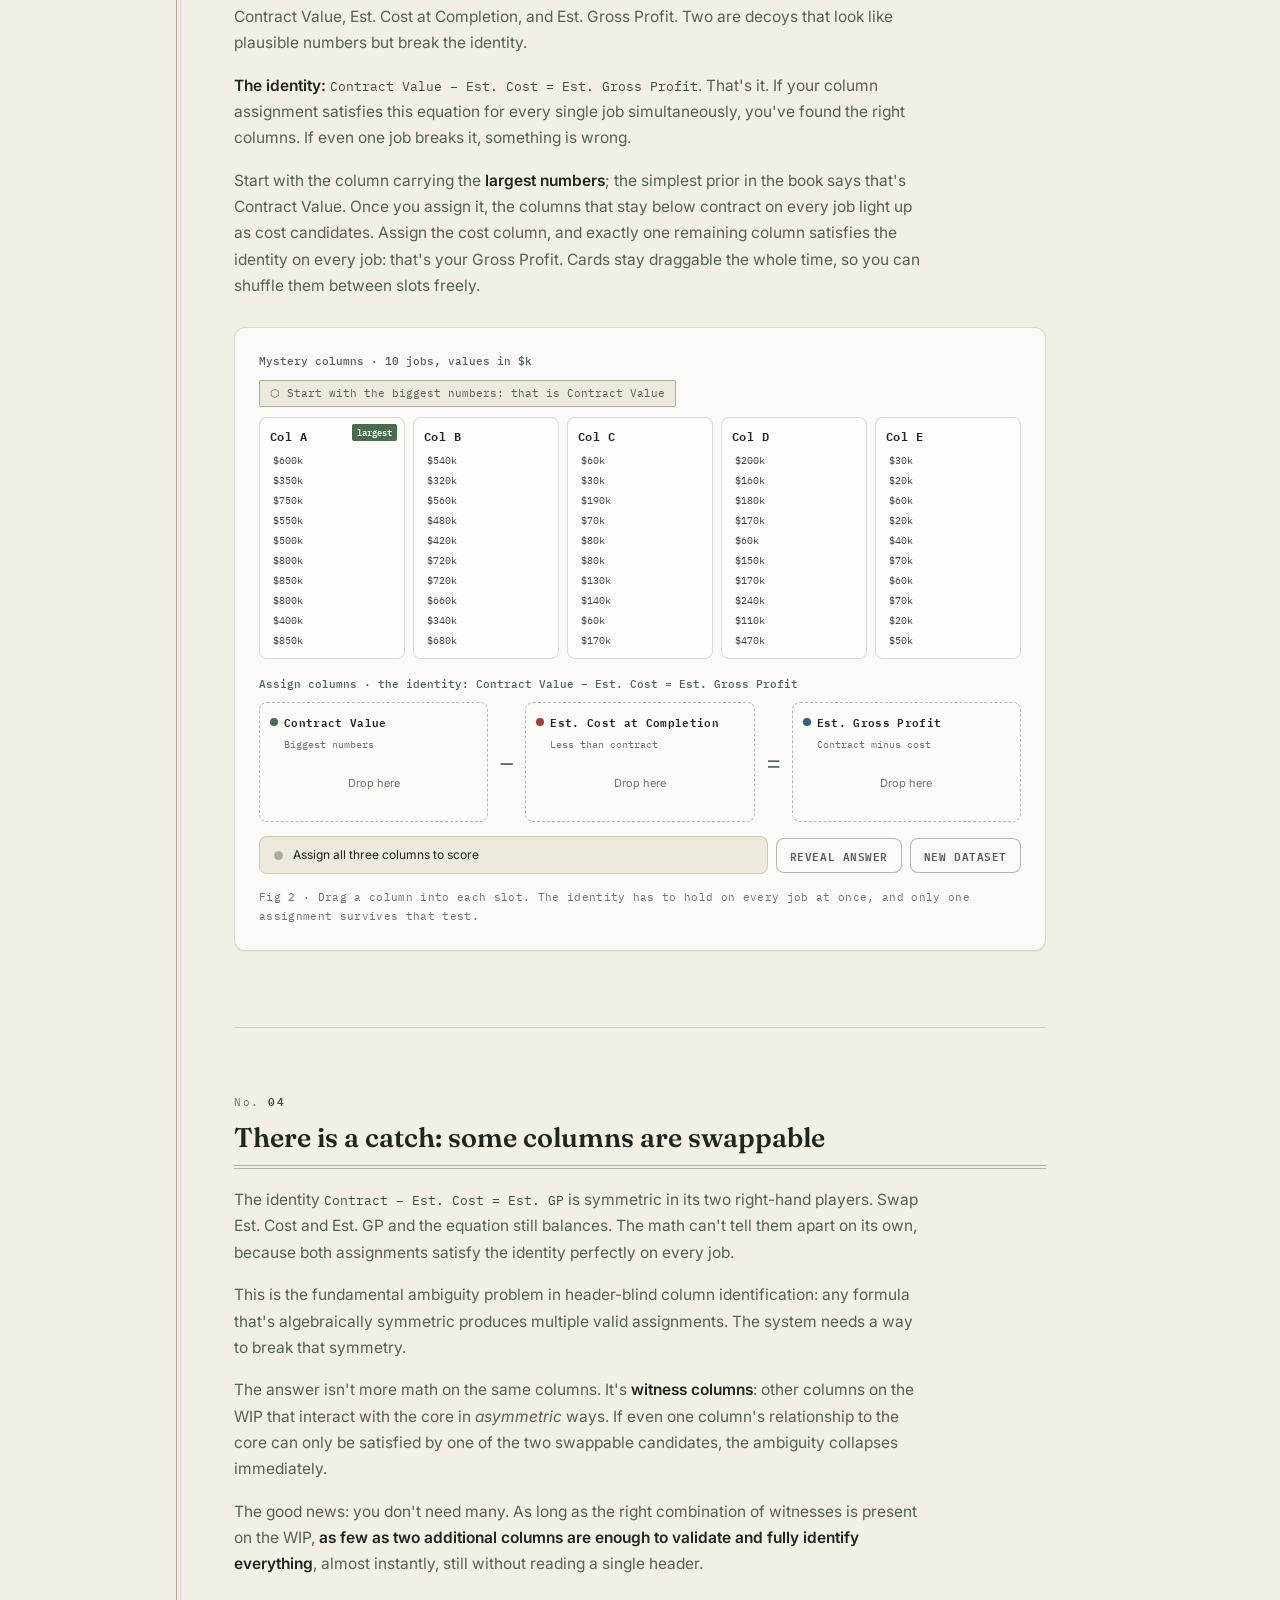
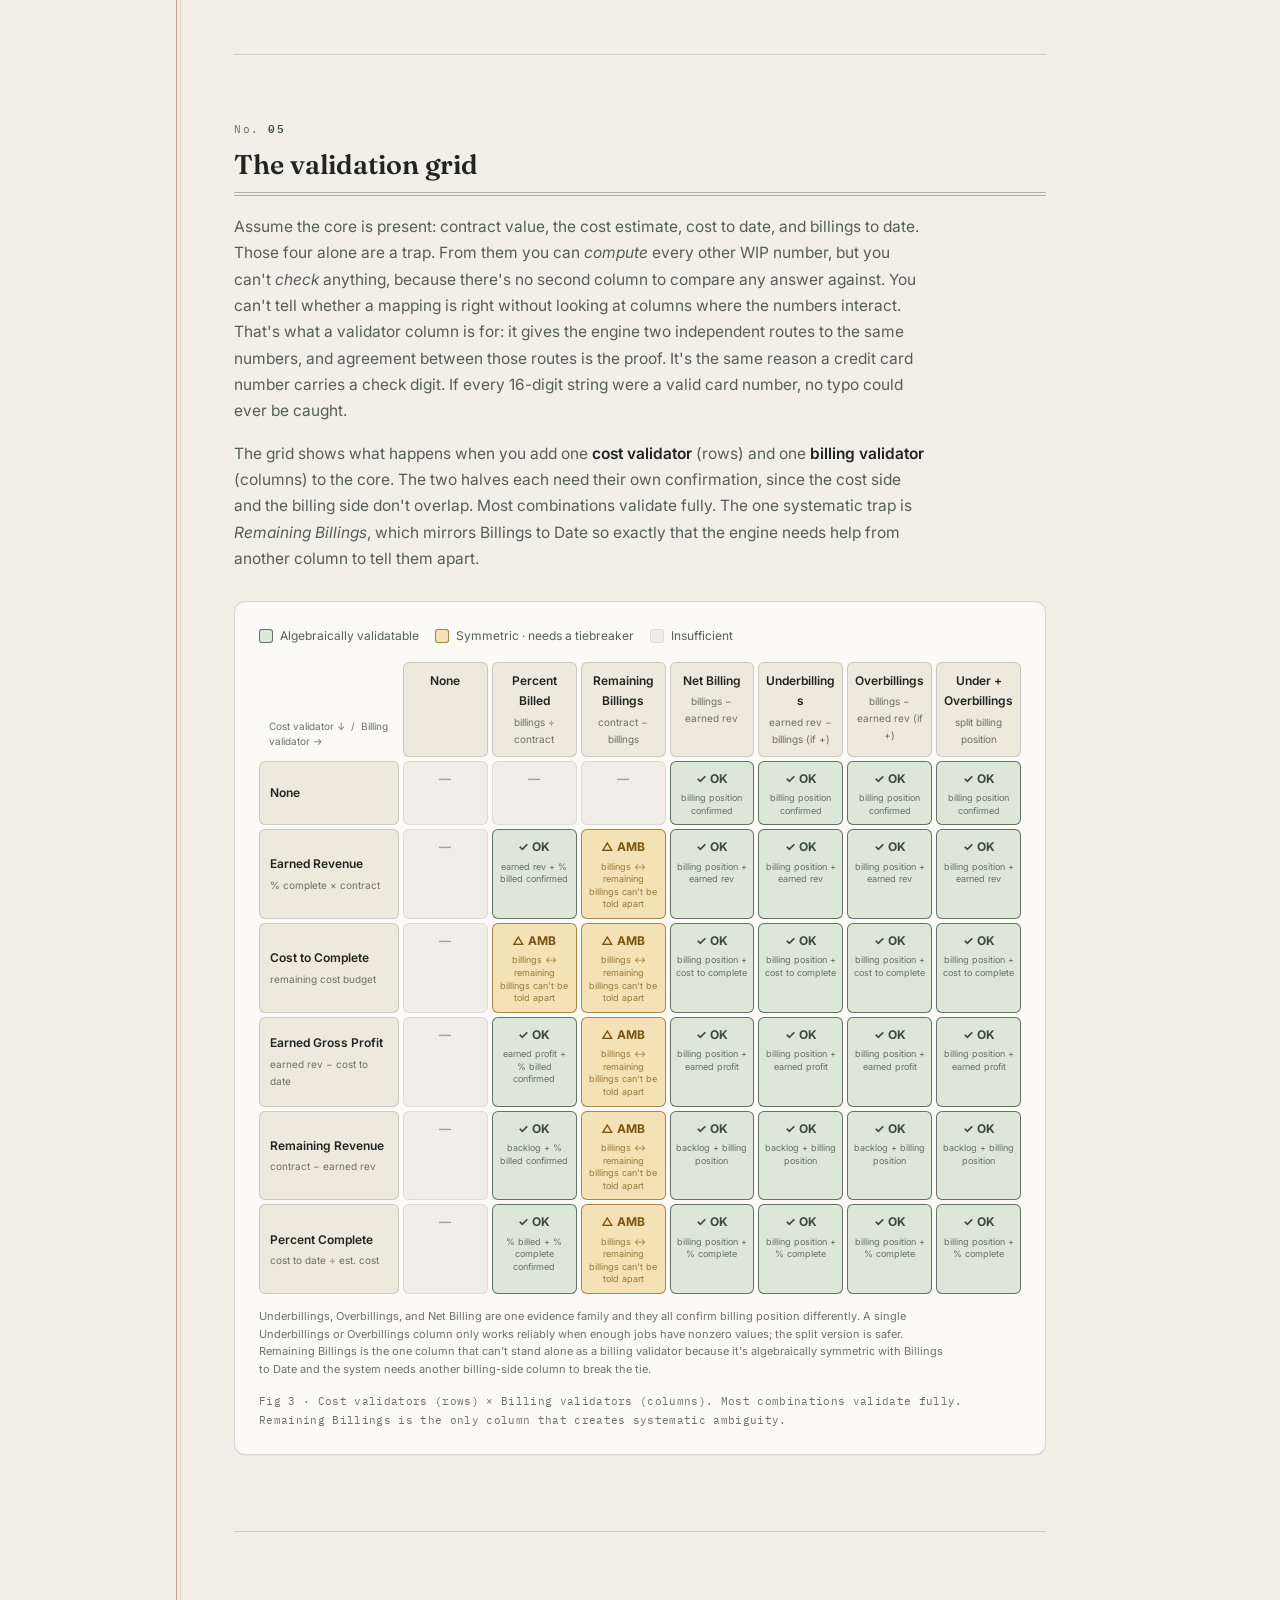
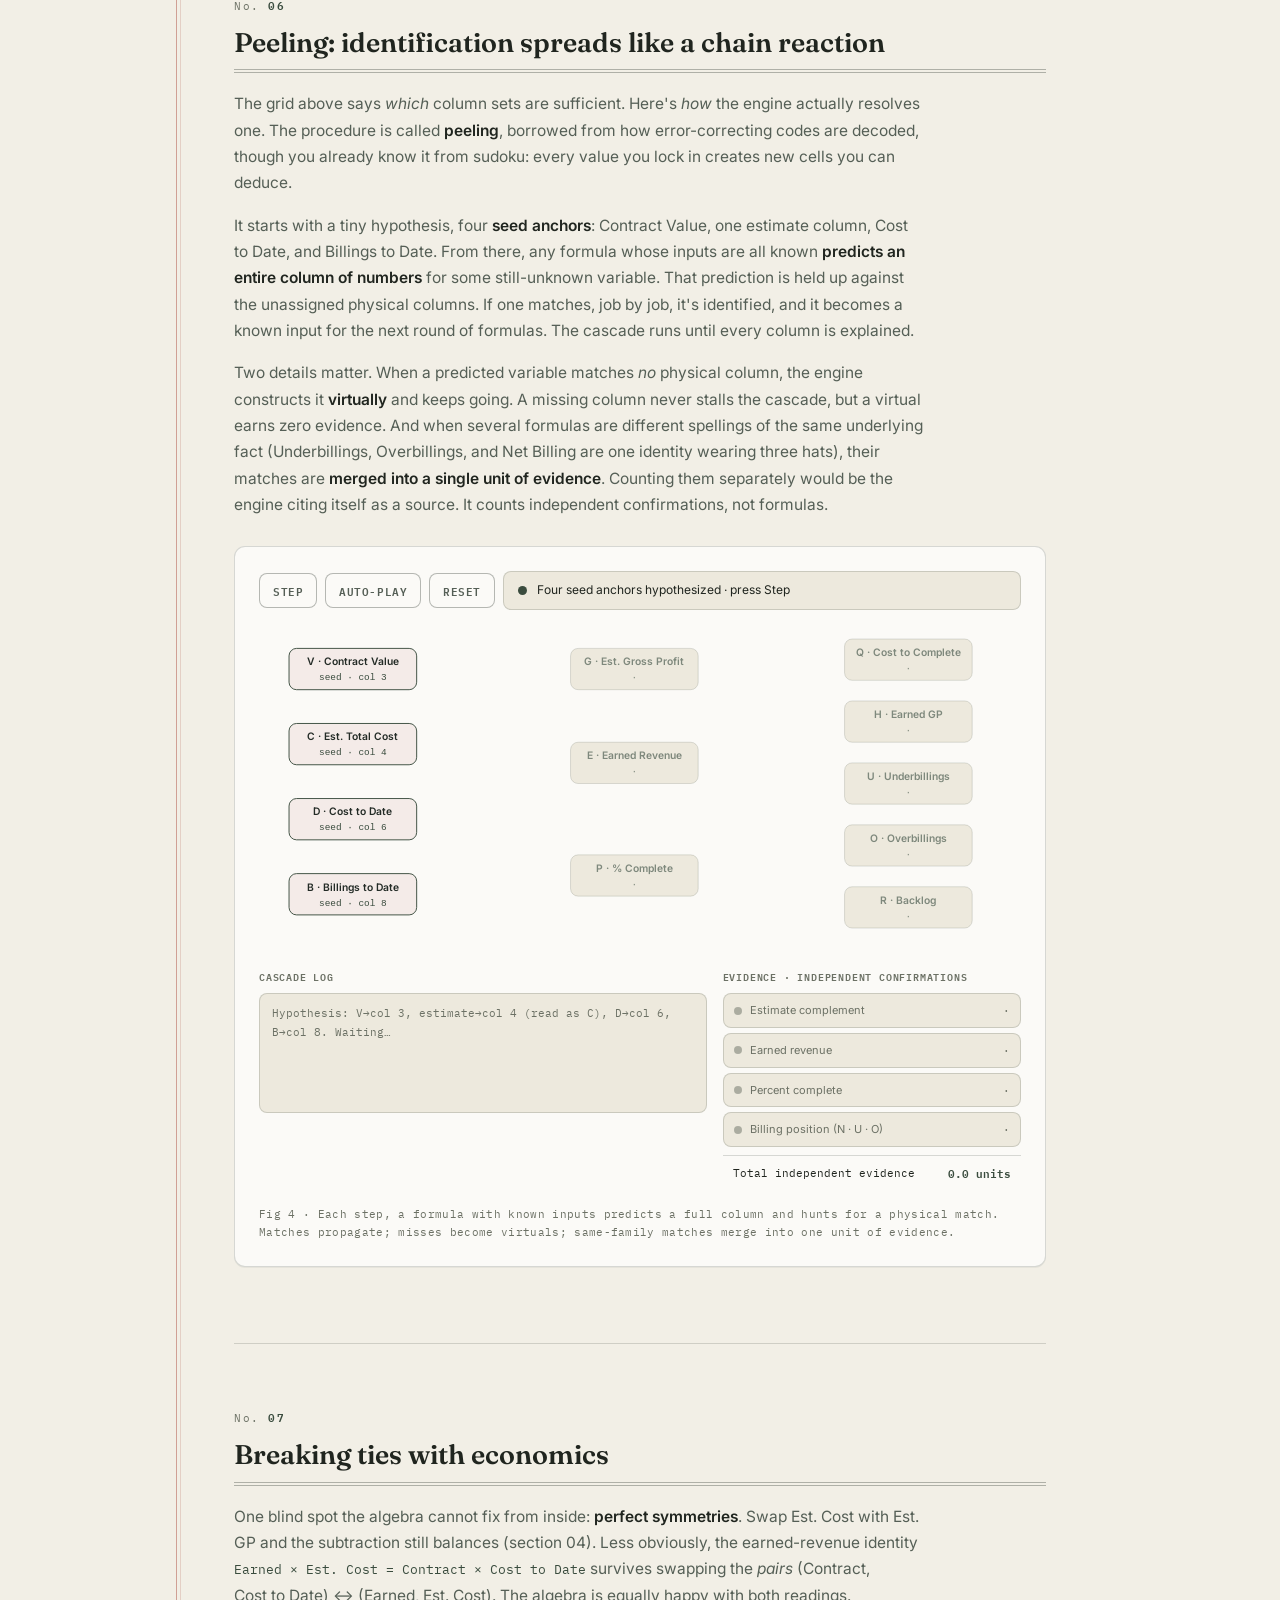
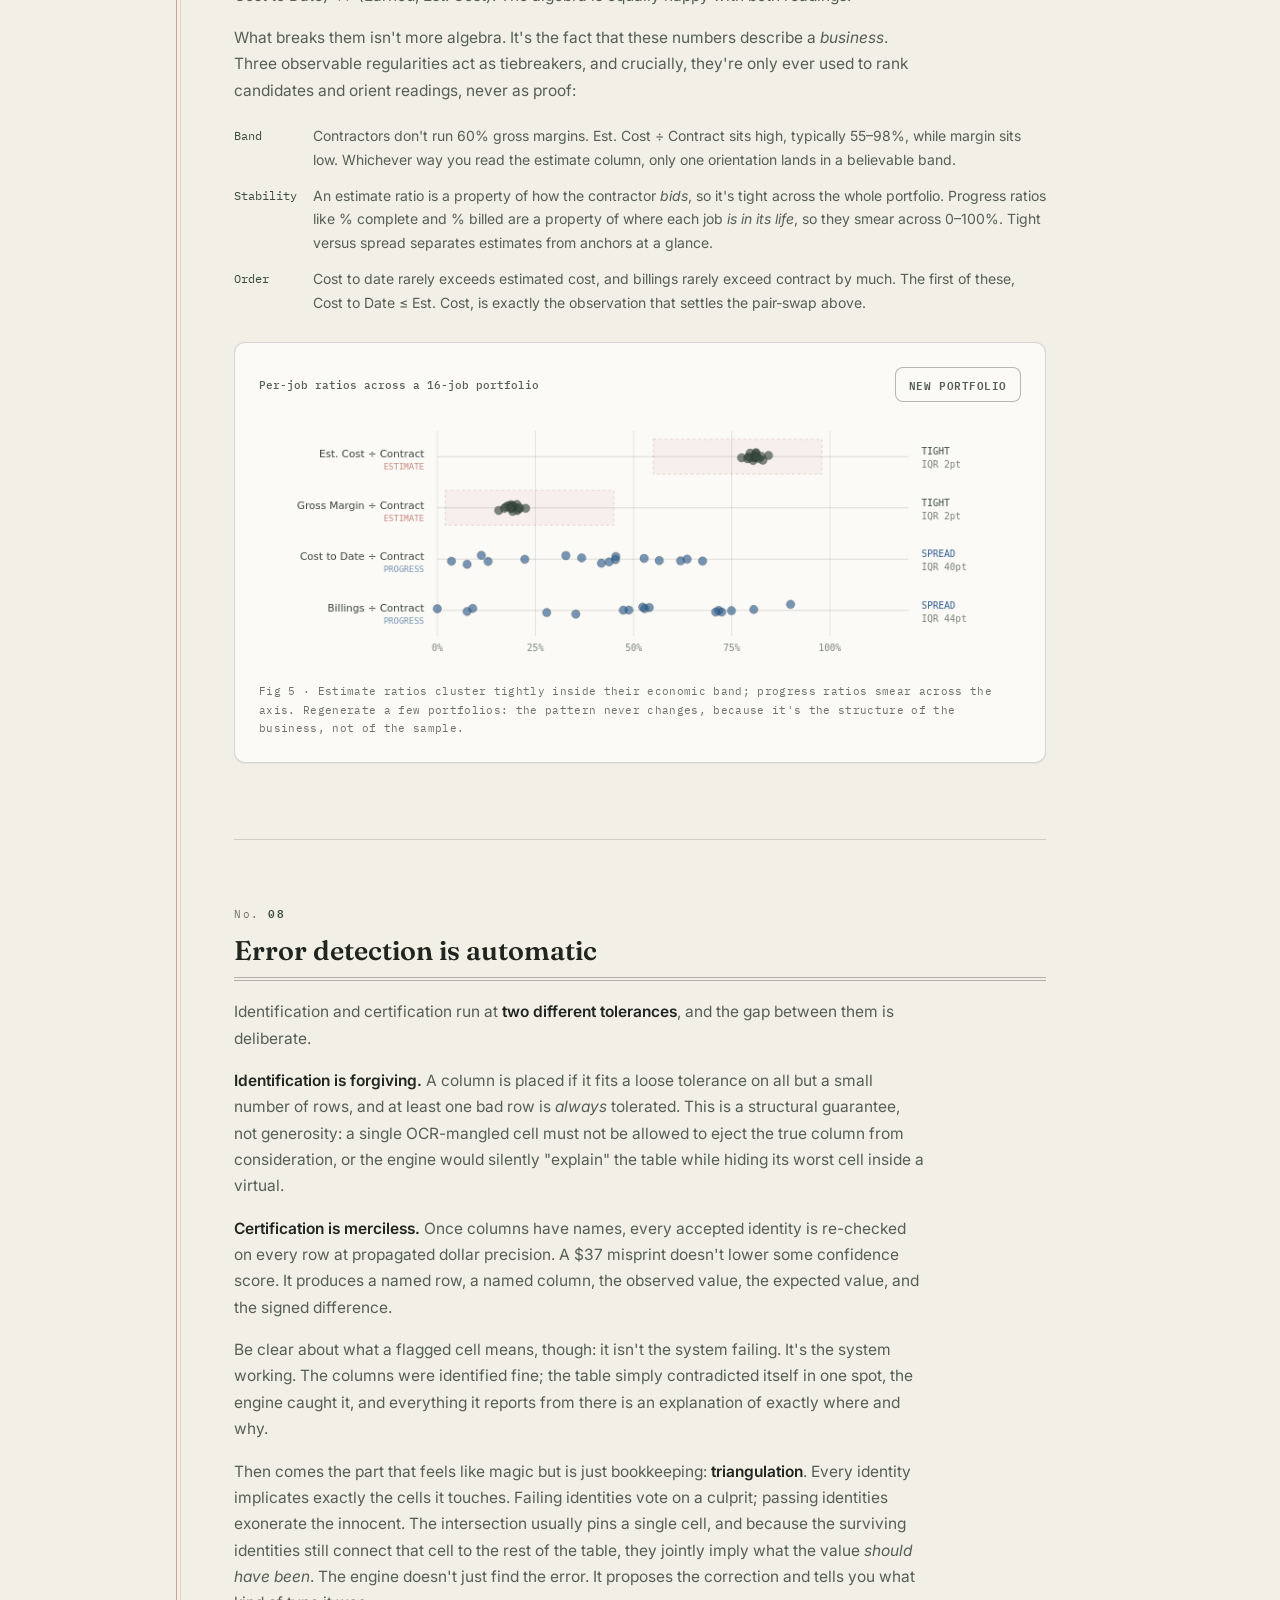
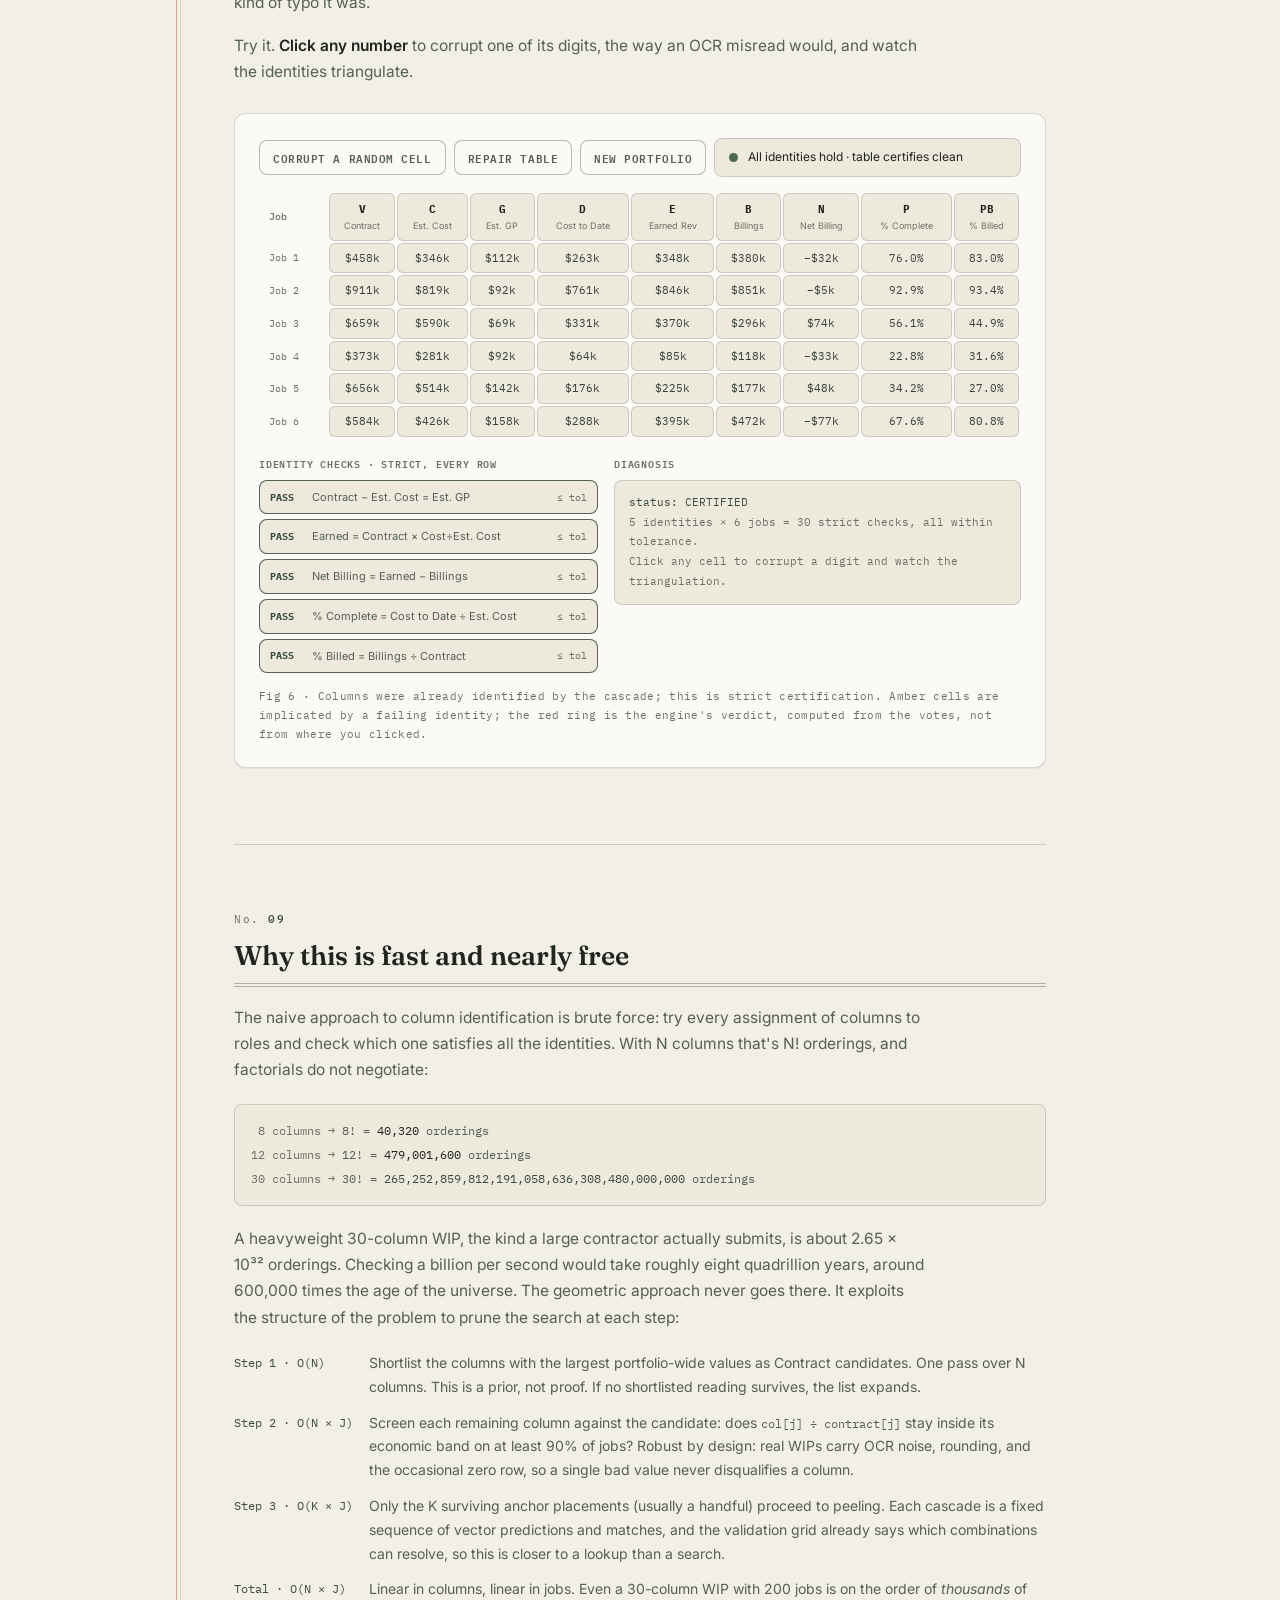
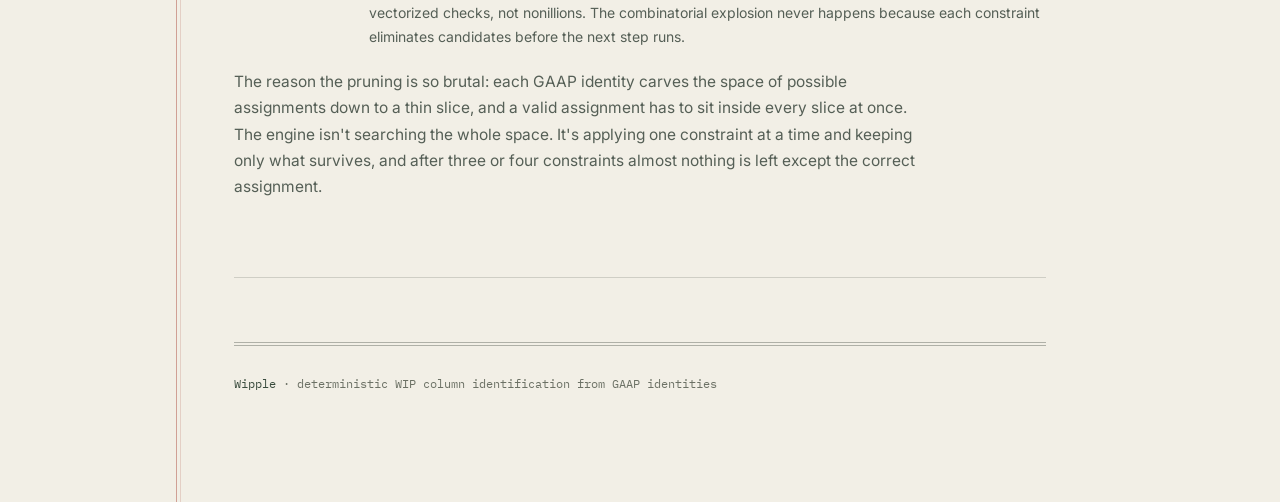
==== commit 4f12ad0f: "Add files via upload" ====
--- a/static/how.html
+++ b/static/how.html
@@ -1178,14 +1178,14 @@
 
   // Header row
   const cornerCell = document.createElement('div');
-  cornerCell.style.cssText = 'padding:8px 10px;font-size:10px;color:var(--text3);font-family:var(--mono);display:flex;align-items:flex-end;line-height:1.5;';
+  cornerCell.style.cssText = 'padding:8px 10px;font-size:10px;color:var(--text3);font-family:var(--sans);display:flex;align-items:flex-end;line-height:1.5;';
   cornerCell.innerHTML = 'Cost validator ↓ &nbsp;/&nbsp; Billing validator →';
   gridWrap.appendChild(cornerCell);
 
   COLS.forEach(col=>{
     const th = document.createElement('div');
     th.style.cssText = 'background:var(--bg3);border:0.5px solid var(--border);border-radius:6px;padding:8px 6px;text-align:center;';
-    th.innerHTML = `<div style="font-size:13px;font-weight:700;color:var(--text);font-family:var(--mono);">${col.label}</div>${col.sub?`<div style="font-size:10px;color:var(--text3);margin-top:2px;">${col.sub}</div>`:''}`;
+    th.innerHTML = `<div style="font-size:12px;font-weight:600;color:var(--text);font-family:var(--sans);overflow-wrap:anywhere;">${col.label}</div>${col.sub?`<div style="font-size:10px;color:var(--text3);margin-top:2px;">${col.sub}</div>`:''}`;
     gridWrap.appendChild(th);
   });
 
@@ -1194,7 +1194,7 @@
     // Row header
     const rh = document.createElement('div');
     rh.style.cssText = 'background:var(--bg3);border:0.5px solid var(--border);border-radius:6px;padding:8px 10px;display:flex;flex-direction:column;justify-content:center;';
-    rh.innerHTML = `<div style="font-size:13px;font-weight:700;color:var(--text);font-family:var(--mono);">${row.label}</div>${row.sub?`<div style="font-size:10px;color:var(--text3);margin-top:2px;">${row.sub}</div>`:''}`;
+    rh.innerHTML = `<div style="font-size:12px;font-weight:600;color:var(--text);font-family:var(--sans);overflow-wrap:anywhere;">${row.label}</div>${row.sub?`<div style="font-size:10px;color:var(--text3);margin-top:2px;">${row.sub}</div>`:''}`;
     gridWrap.appendChild(rh);
 
     COLS.forEach(col=>{
@@ -1203,7 +1203,7 @@
       const s = cell.s;
       const td = document.createElement('div');
       td.style.cssText = `background:${COLOR[s]};border:1px solid ${BORDER[s]};border-radius:6px;padding:7px 5px;text-align:center;transition:filter .15s;cursor:default;`;
-      td.innerHTML = `<div style="font-size:12px;font-weight:700;color:${TEXT[s]};font-family:var(--mono);">${LABEL[s]}</div>${cell.d?`<div style="font-size:9px;color:${TEXT[s]};opacity:0.75;margin-top:3px;line-height:1.4;">${cell.d.replace(/,\s*/g,'<br>')}</div>`:''}`;
+      td.innerHTML = `<div style="font-size:12px;font-weight:700;color:${TEXT[s]};font-family:var(--sans);">${LABEL[s]}</div>${cell.d?`<div style="font-size:9px;color:${TEXT[s]};opacity:0.75;margin-top:3px;line-height:1.4;">${cell.d.replace(/,\s*/g,'<br>')}</div>`:''}`;
       td.addEventListener('mouseenter',()=>td.style.filter='brightness(1.15)');
       td.addEventListener('mouseleave',()=>td.style.filter='');
       gridWrap.appendChild(td);
@@ -1212,7 +1212,7 @@
 
   // Footnote
   const fn = document.createElement('p');
-  fn.style.cssText = 'font-size:11px;color:var(--text3);margin-top:14px;line-height:1.6;font-family:var(--mono);';
+  fn.style.cssText = 'font-size:11px;color:var(--text3);margin-top:14px;line-height:1.6;font-family:var(--sans);';
   fn.textContent = 'Underbillings, Overbillings, and Net Billing are one evidence family and they all confirm billing position differently. A single Underbillings or Overbillings column only works reliably when enough jobs have nonzero values; the split version is safer. Remaining Billings is the one column that can\'t stand alone as a billing validator because it\'s algebraically symmetric with Billings to Date and the system needs another billing-side column to break the tie.';
   container.appendChild(fn);
 })();
@@ -1630,985 +1630,4 @@
 xtNewPortfolio();
 </script>
 </body>
-</html>getElementById('snaps');container.innerHTML='';
-  const presets=cMode==='color'?COLOR_PRESETS:JOB_PRESETS;
-  presets.forEach(p=>{
-    const btn=document.createElement('button');btn.className='snap-btn-c';
-    if(cMode==='color'){const dot=document.createElement('span');dot.className='snap-color-c';dot.style.background=hexStr(p.r,p.g,p.b);btn.appendChild(dot);}
-    btn.appendChild(document.createTextNode(p.n));
-    btn.onclick=()=>cJumpTo(p.r,p.g,p.b);
-    container.appendChild(btn);
-  });
-}
-
-function setMode(m){
-  cMode=m;
-  document.getElementById('btn-color').classList.toggle('active',m==='color');
-  document.getElementById('btn-wip').classList.toggle('active',m==='wip');
-  document.getElementById('lbl-r').textContent=m==='color'?'Red':'Costs Incurred';
-  document.getElementById('lbl-g').textContent=m==='color'?'Green':'Contract Value';
-  document.getElementById('lbl-b').textContent=m==='color'?'Blue':'Billings to Date';
-  document.getElementById('mag-lbl').textContent=m==='color'?'Magnitude':'Job size';
-  document.getElementById('snap-lbl').textContent=m==='color'?'Jump to a named color':'Example jobs';
-  document.getElementById('billing-pill').style.display=m==='wip'?'inline-flex':'none';
-  document.getElementById('wip-vals').style.display=m==='wip'?'flex':'none';
-  buildSnaps();cSyncUI();cDraw();
-}
-
-function cJumpTo(r,g,b){cRgb={r,g,b};cRecomputeUnit();cSyncUI();cDraw();}
-
-function toggleLink(ax){
-  if(cLinked.has(ax)){cLinked.delete(ax);cUnitVec[ax]=null;}else{cLinked.add(ax);}
-  document.getElementById('lnk-'+ax).classList.toggle('on',cLinked.has(ax));
-  cRecomputeUnit();
-}
-
-function cRecomputeUnit(){
-  if(cLinked.size===0){cUnitVec={r:null,g:null,b:null};return;}
-  const maxVal=Math.max(...['r','g','b'].map(a=>cLinked.has(a)?cRgb[a]:0));
-  if(maxVal===0){cUnitVec={r:null,g:null,b:null};return;}
-  ['r','g','b'].forEach(a=>{cUnitVec[a]=cLinked.has(a)?cRgb[a]/maxVal:null;});
-}
-
-function slideAxis(ax,newVal){
-  if(cLinked.has(ax)&&cLinked.size>1&&cUnitVec[ax]!==null&&cUnitVec[ax]!==0){
-    const mag=newVal/cUnitVec[ax];
-    ['r','g','b'].forEach(a=>{if(cUnitVec[a]!==null)cRgb[a]=Math.max(0,Math.min(255,mag*cUnitVec[a]));});
-  }else{cRgb[ax]=newVal;cRecomputeUnit();}
-  cSyncUI();cDraw();
-}
-
-function slideMag(newMag){
-  const cur=Math.sqrt(cRgb.r**2+cRgb.g**2+cRgb.b**2);
-  if(cur<0.001){const v=newMag/Math.sqrt(3);cRgb={r:Math.min(255,v),g:Math.min(255,v),b:Math.min(255,v)};}
-  else{const s=newMag/cur;cRgb.r=Math.max(0,Math.min(255,cRgb.r*s));cRgb.g=Math.max(0,Math.min(255,cRgb.g*s));cRgb.b=Math.max(0,Math.min(255,cRgb.b*s));}
-  cRecomputeUnit();cSyncUI();cDraw();
-}
-
-function cSyncUI(){
-  const dr=Math.round(cRgb.r),dg=Math.round(cRgb.g),db=Math.round(cRgb.b);
-  ['r','g','b'].forEach(a=>{document.getElementById('sl-'+a).value=Math.round(cRgb[a]);document.getElementById('v'+a).textContent=Math.round(cRgb[a]);});
-  const mag=Math.sqrt(cRgb.r**2+cRgb.g**2+cRgb.b**2);
-  document.getElementById('sl-mag').value=Math.round(mag);
-  document.getElementById('mag-display').textContent=cMode==='color'?Math.round(mag):'$'+Math.round(mag/441*1000)+'k';
-  if(cMode==='color'){
-    const h=hexStr(dr,dg,db);
-    document.getElementById('swatch').style.background=h;
-    document.getElementById('info-primary').textContent=h.toUpperCase();
-    document.getElementById('info-secondary').textContent=approxName(dr,dg,db);
-    document.getElementById('info-tertiary').textContent=`R ${dr} · G ${dg} · B ${db}`;
-  }else{
-    const cost=Math.round(cRgb.r/255*1000),contract=Math.round(cRgb.g/255*1000),billing=Math.round(cRgb.b/255*1000);
-    const pct=cRgb.g>0?Math.round(cRgb.r/cRgb.g*100):0;const gp=contract-cost;
-    const margin=cRgb.g>0?(cRgb.g-cRgb.r)/cRgb.g:0,cc=Math.max(-1,Math.min(1,margin));
-    const swCol=cc>=0?`rgb(40,${Math.round(80+cc*155)},60)`:`rgb(${Math.round(120+Math.abs(cc)*135)},40,40)`;
-    document.getElementById('swatch').style.background=swCol;
-    document.getElementById('info-primary').textContent=`$${contract}k contract`;
-    document.getElementById('info-secondary').textContent=`${pct}% complete`;
-    document.getElementById('info-tertiary').textContent=`Cost $${cost}k · GP ${gp>=0?'+':''}$${gp}k · Billed $${billing}k`;
-    const gap=cRgb.b-cRgb.r,gapK=Math.round(Math.abs(gap)/255*1000);
-    const bdot=document.getElementById('billing-dot'),btxt=document.getElementById('billing-text');
-    if(Math.abs(gap)<4){bdot.style.background='#6e776c';btxt.textContent='On billing';}
-    else if(gap>0){bdot.style.background='#A3402F';btxt.textContent=`Overbilled $${gapK}k`;}
-    else{bdot.style.background='#2f5d8f';btxt.textContent=`Underbilled $${gapK}k`;}
-    // right-side live value panel
-    const earnedRev=Math.round(pct/100*contract);
-    document.getElementById('wv-earned').textContent='$'+earnedRev+'k';
-    document.getElementById('wv-pct').textContent=pct+'%';
-    const billGap=billing-earnedRev;const billGapK=Math.round(Math.abs(billGap)/1)*1;
-    if(Math.abs(billGap)<5){
-      document.getElementById('wv-bill-label').textContent='Billing Position';
-      document.getElementById('wv-bill-val').style.color='#6e776c';
-      document.getElementById('wv-bill-val').textContent='On billing';
-    }else if(billGap>0){
-      document.getElementById('wv-bill-label').textContent='Overbilled';
-      document.getElementById('wv-bill-val').style.color='#A3402F';
-      document.getElementById('wv-bill-val').textContent='+$'+billGapK+'k';
-    }else{
-      document.getElementById('wv-bill-label').textContent='Underbilled';
-      document.getElementById('wv-bill-val').style.color='#2f5d8f';
-      document.getElementById('wv-bill-val').textContent='-$'+Math.abs(billGapK)+'k';
-    }
-  }
-}
-
-const cv=document.getElementById('cv');
-const ctx=cv.getContext('2d');
-
-cv.addEventListener('mousedown',e=>{cDragging=true;cLx=e.clientX;cLy=e.clientY;});
-window.addEventListener('mouseup',()=>{cDragging=false;});
-window.addEventListener('mousemove',e=>{if(!cDragging)return;cRotY+=(e.clientX-cLx)*0.012;cRotX-=(e.clientY-cLy)*0.012;cLx=e.clientX;cLy=e.clientY;cDraw();});
-cv.addEventListener('touchstart',e=>{cDragging=true;cLx=e.touches[0].clientX;cLy=e.touches[0].clientY;e.preventDefault();},{passive:false});
-window.addEventListener('touchend',()=>{cDragging=false;});
-window.addEventListener('touchmove',e=>{if(!cDragging)return;cRotY+=(e.touches[0].clientX-cLx)*0.012;cRotX-=(e.touches[0].clientY-cLy)*0.012;cLx=e.touches[0].clientX;cLy=e.touches[0].clientY;cDraw();e.preventDefault();},{passive:false});
-
-function cRot3(x,y,z){const cy=Math.cos(cRotY),sy=Math.sin(cRotY),cx=Math.cos(cRotX),sx=Math.sin(cRotX);const x1=x*cy+z*sy,z1=-x*sy+z*cy,y1=y*cx-z1*sx,z2=y*sx+z1*cx;return{x:x1,y:y1,z:z2};}
-function cProj(x,y,z){const d=8.0,r=cRot3(x-0.5,y-0.5,z-0.5),W=cv.width,H=cv.height,s=d/(r.z+d)*Math.min(W,H)*0.46;return{sx:W/2+r.x*s,sy:H/2-r.y*s,z:r.z};}
-function CP(x,y,z){return cProj(x,y,z);}
-
-const C_CORNERS=[[0,0,0],[1,0,0],[0,1,0],[1,1,0],[0,0,1],[1,0,1],[0,1,1],[1,1,1]];
-const C_COLORS=['#000000','#ff0000','#00ff00','#ffff00','#0000ff','#ff00ff','#00ffff','#ffffff'];
-const C_EDGES=[[0,1],[0,2],[0,4],[1,3],[1,5],[2,3],[2,6],[3,7],[4,5],[4,6],[5,7],[6,7]];
-const C_FACES=[{v:[0,1,3,2]},{v:[4,5,7,6]},{v:[0,1,5,4]},{v:[2,3,7,6]},{v:[0,2,6,4]},{v:[1,3,7,5]}];
-
-function cFaceNormal(vi){const pts=vi.map(i=>C_CORNERS[i]);const ax=pts[1][0]-pts[0][0],ay=pts[1][1]-pts[0][1],az=pts[1][2]-pts[0][2];const bx=pts[2][0]-pts[0][0],by=pts[2][1]-pts[0][1],bz=pts[2][2]-pts[0][2];return{x:ay*bz-az*by,y:az*bx-ax*bz,z:ax*by-ay*bx};}
-
-function cDrawLabel(c,text,x,y,color){
-  c.save();c.font='bold 11px "Public Sans",system-ui,sans-serif';c.textAlign='center';c.textBaseline='middle';
-  const pad=4,lh=13,lines=text.split('\n');
-  const maxW=Math.max(...lines.map(l=>c.measureText(l).width));
-  const bw=maxW+pad*2,bh=lines.length*lh+pad*2;
-  c.fillStyle='rgba(252,251,245,0.94)';c.beginPath();c.roundRect(x-bw/2,y-bh/2,bw,bh,4);c.fill();
-  c.fillStyle=color;lines.forEach((l,i)=>c.fillText(l,x,y+(i-(lines.length-1)/2)*lh));c.restore();
-}
-
-function cDraw(){
-  const W=cv.width,H=cv.height;
-  ctx.clearRect(0,0,W,H);
-  const edgeC='rgba(45,55,45,0.16)';const textC='rgba(60,70,60,0.75)';const isWip=cMode==='wip';
-
-  const faceData=C_FACES.map(f=>{
-    const projected=f.v.map(i=>{const c=C_CORNERS[i];return CP(c[0],c[1],c[2]);});
-    const avgZ=projected.reduce((s,p)=>s+p.z,0)/4;
-    const n=cFaceNormal(f.v);const nr=cRot3(n.x,n.y,n.z);
-    return{f,projected,avgZ,visible:nr.z<0};
-  });
-  faceData.sort((a,b)=>b.avgZ-a.avgZ);
-
-  faceData.forEach(({f,projected,visible})=>{
-    if(visible)return;
-    ctx.save();ctx.beginPath();ctx.moveTo(projected[0].sx,projected[0].sy);
-    for(let i=1;i<4;i++)ctx.lineTo(projected[i].sx,projected[i].sy);
-    ctx.closePath();
-    const c=f.v.map(i=>C_COLORS[i]);
-    const g=ctx.createLinearGradient(projected[0].sx,projected[0].sy,projected[2].sx,projected[2].sy);
-    g.addColorStop(0,c[0]+'14');g.addColorStop(1,c[2]+'14');ctx.fillStyle=g;ctx.fill();ctx.restore();
-  });
-
-  C_EDGES.forEach(([a,b])=>{
-    const pA=CP(...C_CORNERS[a]),pB=CP(...C_CORNERS[b]);
-    ctx.save();ctx.strokeStyle=edgeC;ctx.lineWidth=0.8;ctx.beginPath();ctx.moveTo(pA.sx,pA.sy);ctx.lineTo(pB.sx,pB.sy);ctx.stroke();ctx.restore();
-  });
-
-  const O=CP(0,0,0);const axisLen=1.18;
-  const axesDef=isWip?
-    [{dir:[axisLen,0,0],color:'#A3402F',label:'Cost'},{dir:[0,axisLen,0],color:'#4A6B50',label:'Contract'},{dir:[0,0,axisLen],color:'#2f5d8f',label:'Billing'}]:
-    [{dir:[axisLen,0,0],color:'#A3402F',label:'R'},{dir:[0,axisLen,0],color:'#4A6B50',label:'G'},{dir:[0,0,axisLen],color:'#2f5d8f',label:'B'}];
-
-  axesDef.forEach(ax=>{
-    const tip=CP(...ax.dir);
-    ctx.save();ctx.strokeStyle=ax.color+'cc';ctx.lineWidth=1.5;ctx.setLineDash([]);
-    ctx.beginPath();ctx.moveTo(O.sx,O.sy);ctx.lineTo(tip.sx,tip.sy);ctx.stroke();
-    const dx=tip.sx-O.sx,dy=tip.sy-O.sy,len=Math.sqrt(dx*dx+dy*dy),ux=dx/len,uy=dy/len;
-    ctx.beginPath();ctx.moveTo(tip.sx,tip.sy);ctx.lineTo(tip.sx-ux*10-uy*5,tip.sy-uy*10+ux*5);ctx.lineTo(tip.sx-ux*10+uy*5,tip.sy-uy*10-ux*5);ctx.closePath();ctx.fillStyle=ax.color+'cc';ctx.fill();
-    ctx.fillStyle=ax.color;ctx.font='bold 13px "Public Sans",system-ui,sans-serif';ctx.textAlign='center';ctx.textBaseline='middle';
-    ctx.fillText(ax.label,tip.sx+(tip.sx-O.sx)*0.14,tip.sy+(tip.sy-O.sy)*0.14);
-    if(!isWip){for(let t=1;t<=4;t++){
-      const tf=t/4/axisLen,tp=CP(ax.dir[0]*tf,ax.dir[1]*tf,ax.dir[2]*tf);
-      ctx.strokeStyle=ax.color+'88';ctx.lineWidth=1;ctx.beginPath();ctx.moveTo(tp.sx-uy*4,tp.sy+ux*4);ctx.lineTo(tp.sx+uy*4,tp.sy-ux*4);ctx.stroke();
-      ctx.fillStyle=textC;ctx.font='10px monospace';ctx.textAlign='center';ctx.textBaseline='middle';
-      ctx.fillText([0,64,128,192,255][t],tp.sx+uy*6+5,tp.sy-ux*6-2);
-    }}
-    ctx.restore();
-  });
-
-  faceData.forEach(({f,projected,visible})=>{
-    if(!visible)return;
-    ctx.save();ctx.beginPath();ctx.moveTo(projected[0].sx,projected[0].sy);
-    for(let i=1;i<4;i++)ctx.lineTo(projected[i].sx,projected[i].sy);
-    ctx.closePath();
-    const c=f.v.map(i=>C_COLORS[i]);
-    const g=ctx.createLinearGradient(projected[0].sx,projected[0].sy,projected[2].sx,projected[2].sy);
-    g.addColorStop(0,c[0]+'50');g.addColorStop(0.5,c[1]+'38');g.addColorStop(1,c[2]+'50');ctx.fillStyle=g;ctx.fill();ctx.restore();
-  });
-
-  // healthy billing plane, drawn after faces so it's visible
-  if(isWip){
-    const hp=[CP(0,0,0),CP(1,0,1),CP(1,1,1),CP(0,1,0)];
-    ctx.save();ctx.beginPath();ctx.moveTo(hp[0].sx,hp[0].sy);
-    hp.forEach(p=>ctx.lineTo(p.sx,p.sy));ctx.closePath();
-    ctx.fillStyle='rgba(45,55,45,0.05)';ctx.fill();
-    ctx.setLineDash([5,5]);ctx.strokeStyle='rgba(45,55,45,0.30)';ctx.lineWidth=1.2;ctx.stroke();ctx.restore();
-    const mid=CP(0.62,0.62,0.62);
-    cDrawLabel(ctx,'Healthy\n(Costs = Billings)',mid.sx+56,mid.sy-16,'#6e776c');
-  }
-
-  const px=cRgb.r/255,py=cRgb.g/255,pz=cRgb.b/255;
-  const PP=CP(px,py,pz);
-
-  if(isWip){
-    const HP=CP(px,py,px);const gap=cRgb.b-cRgb.r;
-    const gapColor=gap>4?'#A3402F':gap<-4?'#2f5d8f':'#6e776c';
-    ctx.save();ctx.strokeStyle=gapColor;ctx.lineWidth=1.5;ctx.setLineDash([3,3]);ctx.globalAlpha=0.8;
-    ctx.beginPath();ctx.moveTo(HP.sx,HP.sy);ctx.lineTo(PP.sx,PP.sy);ctx.stroke();ctx.restore();
-    ctx.save();ctx.beginPath();ctx.arc(HP.sx,HP.sy,7,0,Math.PI*2);ctx.fillStyle='rgba(45,55,45,0.08)';ctx.fill();
-    ctx.strokeStyle='rgba(60,70,60,0.6)';ctx.lineWidth=1.5;ctx.setLineDash([3,3]);ctx.stroke();ctx.restore();
-    if(Math.abs(gap)>6){const gapK=Math.round(Math.abs(gap)/255*1000);cDrawLabel(ctx,gap>0?`+$${gapK}k over`:`-$${gapK}k under`,(HP.sx+PP.sx)/2+28,(HP.sy+PP.sy)/2,gapColor);}
-  }
-
-  const floorPt=CP(px,0,pz),backPt=CP(px,py,0),leftPt=CP(0,py,pz);
-  const rAxisPt=CP(px,0,0),gAxisPt=CP(0,py,0),bAxisPt=CP(0,0,pz);
-
-  function dropLine(from,to,color){ctx.save();ctx.strokeStyle=color;ctx.lineWidth=1.2;ctx.setLineDash([4,4]);ctx.globalAlpha=0.55;ctx.beginPath();ctx.moveTo(from.sx,from.sy);ctx.lineTo(to.sx,to.sy);ctx.stroke();ctx.restore();}
-  function cdot(pt,color,alpha=0.5,r=4){ctx.save();ctx.beginPath();ctx.arc(pt.sx,pt.sy,r,0,Math.PI*2);ctx.fillStyle=color;ctx.globalAlpha=alpha;ctx.fill();ctx.restore();}
-
-  dropLine(PP,floorPt,'#4A6B50');dropLine(PP,backPt,'#2f5d8f');dropLine(PP,leftPt,'#A3402F');
-  cdot(floorPt,'#4A6B50');cdot(backPt,'#2f5d8f');cdot(leftPt,'#A3402F');
-  dropLine(floorPt,rAxisPt,'#A3402F');dropLine(floorPt,bAxisPt,'#2f5d8f');
-  dropLine(backPt,rAxisPt,'#A3402F');dropLine(backPt,gAxisPt,'#4A6B50');
-  dropLine(leftPt,gAxisPt,'#4A6B50');dropLine(leftPt,bAxisPt,'#2f5d8f');
-  cdot(rAxisPt,'#A3402F',0.75);cdot(gAxisPt,'#4A6B50',0.75);cdot(bAxisPt,'#2f5d8f',0.75);
-
-  ctx.save();ctx.font='bold 11px monospace';ctx.textAlign='center';ctx.textBaseline='middle';ctx.globalAlpha=0.85;
-  ctx.fillStyle='#A3402F';ctx.fillText(isWip?fmt$(cRgb.r):Math.round(cRgb.r),CP(px,-0.09,0).sx,CP(px,-0.09,0).sy);
-  ctx.fillStyle='#4A6B50';ctx.fillText(isWip?fmt$(cRgb.g):Math.round(cRgb.g),CP(-0.1,py,0).sx,CP(-0.1,py,0).sy);
-  ctx.fillStyle='#2f5d8f';ctx.fillText(isWip?fmt$(cRgb.b):Math.round(cRgb.b),CP(0,-0.09,pz).sx,CP(0,-0.09,pz).sy);
-  ctx.restore();
-
-  const vecColor=isWip?(()=>{const m=cRgb.g>0?(cRgb.g-cRgb.r)/cRgb.g:0,cc=Math.max(-1,Math.min(1,m));return cc>=0?`rgb(40,${Math.round(80+cc*155)},60)`:`rgb(${Math.round(120+Math.abs(cc)*135)},40,40)`;})():hexStr(Math.round(cRgb.r),Math.round(cRgb.g),Math.round(cRgb.b));
-  // parse vecColor to rgba for gradient stops
-  const vcMatch=vecColor.match(/rgb\((\d+),(\d+),(\d+)\)/);
-  const vcGlow=vcMatch?`rgba(${vcMatch[1]},${vcMatch[2]},${vcMatch[3]},0.53)`:'rgba(128,128,128,0.53)';
-  const vcGlow0=vcMatch?`rgba(${vcMatch[1]},${vcMatch[2]},${vcMatch[3]},0)`:'rgba(128,128,128,0)';
-  ctx.save();ctx.strokeStyle=vecColor;ctx.lineWidth=2.5;ctx.globalAlpha=0.8;ctx.setLineDash([]);ctx.beginPath();ctx.moveTo(O.sx,O.sy);ctx.lineTo(PP.sx,PP.sy);ctx.stroke();ctx.restore();
-  ctx.save();const grad=ctx.createRadialGradient(PP.sx,PP.sy,0,PP.sx,PP.sy,18);grad.addColorStop(0,vcGlow);grad.addColorStop(1,vcGlow0);ctx.beginPath();ctx.arc(PP.sx,PP.sy,18,0,Math.PI*2);ctx.fillStyle=grad;ctx.fill();ctx.restore();
-  ctx.save();ctx.beginPath();ctx.arc(PP.sx,PP.sy,11,0,Math.PI*2);ctx.fillStyle=vecColor;ctx.fill();ctx.strokeStyle='rgba(45,55,45,0.45)';ctx.lineWidth=1.8;ctx.stroke();ctx.restore();
-  ctx.save();ctx.beginPath();ctx.arc(PP.sx-3.5,PP.sy-3.5,4,0,Math.PI*2);ctx.fillStyle='rgba(255,255,255,0.75)';ctx.fill();ctx.restore();
-}
-
-buildSnaps();setMode('color');
-
-// ════════════════════════════════════════════════════════
-// COLUMN IDENTIFIER
-// ════════════════════════════════════════════════════════
-const DN=10;
-let dJobs=[],dColumns=[],dAnswer={};
-let dSlots={x:null,y:null,z:null};
-let dDragCol=null;
-
-function dRnd(a,b){return Math.random()*(b-a)+a;}
-
-function dGenerate(){
-  dJobs=[];
-  for(let i=0;i<DN;i++){
-    const contract=Math.round(dRnd(300,950)/50)*50;
-    const margin=dRnd(0.08,0.28); // gross margin 8-28%
-    const estCost=Math.round(contract*(1-margin)/10)*10;
-    const estGP=contract-estCost;
-    dJobs.push({contract,estCost,estGP});
-  }
-  // decoy 1: running costs to date, smaller than estCost, not a clean subtraction partner
-  // decoy 2: overhead allocation, random fraction of estCost, clearly wrong
-  const colDefs=[
-    {id:'contract', role:'y', vals:dJobs.map(j=>j.contract)},
-    {id:'estCost',  role:'x', vals:dJobs.map(j=>j.estCost)},
-    {id:'estGP',    role:'z', vals:dJobs.map(j=>j.estGP)},
-    // decoy: costs incurred to date, partial, not the right number
-    {id:'costsToDate', role:'decoy', vals:dJobs.map(j=>Math.round(j.estCost*dRnd(0.15,0.75)/10)*10)},
-    // decoy: overhead, a flat percentage of contract, doesn't satisfy contract-x=z
-    {id:'overhead', role:'decoy', vals:dJobs.map(j=>Math.round(j.contract*dRnd(0.04,0.09)/10)*10)},
-  ];
-  const contractCol=colDefs.find(c=>c.id==='contract');
-  const rest=colDefs.filter(c=>c.id!=='contract').sort(()=>Math.random()-0.5);
-  const letters=['A','B','C','D','E'];
-  dColumns=[contractCol,...rest].map((c,i)=>({...c,label:'Col '+letters[i]}));
-  dAnswer={};
-  dColumns.forEach(c=>{if(c.role==='x')dAnswer.x=c.label;if(c.role==='y')dAnswer.y=c.label;if(c.role==='z')dAnswer.z=c.label;});
-  dSlots={x:null,y:null,z:null};
-  document.getElementById('answer-row').style.display='none';
-}
-
-function dBuildPool(){
-  const pool=document.getElementById('col-pool');pool.innerHTML='';
-  const medians=dColumns.map(c=>{const s=[...c.vals].sort((a,b)=>a-b);return s[Math.floor(DN/2)];});
-  const maxMed=Math.max(...medians);
-  dColumns.forEach((col,ci)=>{
-    const card=document.createElement('div');card.className='col-card-d';card.id='dcard-'+col.id;card.draggable=true;
-    const nameDiv=document.createElement('div');nameDiv.className='col-name-d';nameDiv.textContent=col.label;card.appendChild(nameDiv);
-    if(medians[ci]===maxMed){const badge=document.createElement('div');badge.className='biggest-badge-d';badge.textContent='largest';card.appendChild(badge);}
-    const valsDiv=document.createElement('div');valsDiv.className='col-vals-d';
-    col.vals.forEach((v,vi)=>{const row=document.createElement('div');row.className='val-row-d';row.id=`dval-${col.id}-${vi}`;row.textContent='$'+v+'k';valsDiv.appendChild(row);});
-    card.appendChild(valsDiv);
-    card.addEventListener('dragstart',e=>{dDragCol=col;card.classList.add('dragging');});
-    card.addEventListener('dragend',e=>{card.classList.remove('dragging');});
-    pool.appendChild(card);
-  });
-}
-
-function dUpdateHighlights(){
-  const yCol=dSlots.y,xCol=dSlots.x;
-  dColumns.forEach(col=>{
-    if(dSlots.x?.id===col.id||dSlots.y?.id===col.id||dSlots.z?.id===col.id)return;
-    const card=document.getElementById('dcard-'+col.id);if(!card)return;
-    card.classList.remove('hint-contract-d','hint-costs-d','hint-billings-d','hint-invalid-d');
-    col.vals.forEach((_,vi)=>{const row=document.getElementById(`dval-${col.id}-${vi}`);if(row)row.classList.remove('match-d','match-cost-d','match-billing-d');});
-    const existing=card.querySelector('.col-tag-d');if(existing)existing.remove();
-  });
-  if(!yCol&&!xCol)return;
-
-  dColumns.forEach(col=>{
-    if(dSlots.x?.id===col.id||dSlots.y?.id===col.id||dSlots.z?.id===col.id)return;
-    const card=document.getElementById('dcard-'+col.id);if(!card)return;
-
-    if(yCol&&!xCol){
-      // phase 1: col[i] < yCol[i] for all jobs AND col[i]/yCol[i] in (0,1), cost candidate
-      const allLess=col.vals.every((v,i)=>v>0&&v<yCol.vals[i]);
-      if(allLess){
-        card.classList.add('hint-costs-d');
-        const tag=document.createElement('span');tag.className='col-tag-d tag-costs-d';tag.textContent='candidate';
-        card.querySelector('.col-name-d').appendChild(tag);
-        col.vals.forEach((_,vi)=>{const row=document.getElementById(`dval-${col.id}-${vi}`);if(row)row.classList.add('match-cost-d');});
-      }else{card.classList.add('hint-invalid-d');}
-    }
-
-    if(yCol&&xCol){
-      // phase 2: does yCol[i] - xCol[i] = col[i] for every job?
-      const allMatch=col.vals.every((v,i)=>Math.abs((yCol.vals[i]-xCol.vals[i])-v)<=20);
-      if(allMatch){
-        card.classList.add('hint-billings-d');
-        const tag=document.createElement('span');tag.className='col-tag-d tag-billings-d';tag.textContent='= this!';
-        card.querySelector('.col-name-d').appendChild(tag);
-        col.vals.forEach((_,vi)=>{const row=document.getElementById(`dval-${col.id}-${vi}`);if(row)row.classList.add('match-billing-d');});
-      }else{card.classList.add('hint-invalid-d');}
-    }
-  });
-}
-
-function dOnOver(e,s){e.preventDefault();document.getElementById('slot-'+s).classList.add('over-d');}
-function dOnLeave(s){document.getElementById('slot-'+s).classList.remove('over-d');}
-
-function dOnDrop(e,s){
-  e.preventDefault();document.getElementById('slot-'+s).classList.remove('over-d');
-  if(!dDragCol)return;
-  ['x','y','z'].forEach(k=>{if(dSlots[k]&&dSlots[k].id===dDragCol.id)dClearSlot(k);});
-  if(dSlots[s])dReturnToPool(dSlots[s]);
-  dSlots[s]=dDragCol;dFillSlot(s,dDragCol);dMarkAssigned(dDragCol.id,true);
-  dDragCol=null;dUpdateHighlights();dRefresh();
-}
-
-function dFillSlot(s,col){
-  document.getElementById('slot-'+s+'-empty').style.display='none';
-  const el=document.getElementById('slot-'+s+'-filled');el.style.display='flex';
-  el.innerHTML=`<div class="slot-col-name-d" draggable="true" ondragstart="dDragFromSlot('${s}')" title="Drag to move, or click ✕">${col.label}<button class="clear-btn-d" onclick="dClearSlot('${s}')">✕</button></div><div class="slot-vals-d">${col.vals.slice(0,7).map(v=>'$'+v+'k').join('<br>')}</div>`;
-}
-
-function dDragFromSlot(s){dDragCol=dSlots[s];}
-
-function dDropPool(e){
-  e.preventDefault();
-  if(!dDragCol)return;
-  ['x','y','z'].forEach(k=>{if(dSlots[k]&&dSlots[k].id===dDragCol.id)dClearSlot(k);});
-  dDragCol=null;
-}
-
-function dClearSlot(s){
-  if(!dSlots[s])return;dReturnToPool(dSlots[s]);dMarkAssigned(dSlots[s].id,false);dSlots[s]=null;
-  document.getElementById('slot-'+s+'-empty').style.display='';
-  const el=document.getElementById('slot-'+s+'-filled');el.style.display='none';el.innerHTML='';
-  dUpdateHighlights();dRefresh();
-}
-
-function dReturnToPool(col){const c=document.getElementById('dcard-'+col.id);if(c){c.classList.remove('assigned-d');}}
-function dMarkAssigned(id,on){const c=document.getElementById('dcard-'+id);if(c){c.classList.toggle('assigned-d',on);}}
-function dIsCorrectXY(){return dSlots.y?.role==='y'&&(dSlots.x?.role==='x'||dSlots.x?.role==='z');}
-function dIsCorrectAll(){
-  if(!dSlots.x||!dSlots.y||!dSlots.z) return false;
-  if(dSlots.y.role!=='y') return false;
-  // accept either: x=estCost z=estGP, or x=estGP z=estCost, both satisfy y-x=z
-  return (dSlots.x.role==='x'&&dSlots.z.role==='z')||(dSlots.x.role==='z'&&dSlots.z.role==='x');
-}
-
-function dComputeScore(){
-  if(!dSlots.x||!dSlots.y||!dSlots.z)return null;
-  const x=dSlots.x.vals,y=dSlots.y.vals,z=dSlots.z.vals;
-  // identity: y - x = z for all jobs
-  let exactMatches=0;
-  for(let i=0;i<DN;i++){
-    const diff=y[i]-x[i];
-    const err=Math.abs(diff-z[i]);
-    if(err<=20) exactMatches++; // allow $20k rounding tolerance
-  }
-  const fitScore=exactMatches/DN;
-  // also: x < y for all jobs (cost less than contract)
-  const xLtY=x.filter((v,i)=>v<y[i]).length/DN;
-  return fitScore*0.7+xLtY*0.3;
-}
-
-function dUpdateScore(){
-  const s=dComputeScore();
-  const dot=document.getElementById('score-dot'),txt=document.getElementById('score-text'),row=document.getElementById('score-row');
-  if(s===null){dot.style.background='var(--border2)';txt.textContent='Assign all three columns to score';row.style.borderColor='var(--border)';return;}
-  if(dIsCorrectAll()){dot.style.background='#4A6B50';txt.textContent='Perfect: all three columns identified';row.style.borderColor='rgba(58,76,62,0.75)';}
-  else if(dIsCorrectXY()){dot.style.background='#92671E';txt.textContent='Contract correct, find the remaining column';row.style.borderColor='rgba(168,123,47,0.55)';}
-  else if(s>0.65){dot.style.background='#92671E';txt.textContent=`${Math.round(s*100)}% fit, close but ratios inconsistent`;row.style.borderColor='rgba(168,123,47,0.55)';}
-  else{dot.style.background='#A3402F';txt.textContent=`${Math.round(s*100)}% fit, ratios invalid`;row.style.borderColor='#A3402F';}
-}
-
-function dReveal(){const r=document.getElementById('answer-row');r.style.display='block';r.textContent=`Contract = ${dAnswer.y}   then either: Est. Cost = ${dAnswer.x} and Est. GP = ${dAnswer.z}, or flip those two. Both satisfy the identity.`;}
-
-function dRegenerate(){
-  ['x','y','z'].forEach(s=>{dSlots[s]=null;document.getElementById('slot-'+s+'-empty').style.display='';const el=document.getElementById('slot-'+s+'-filled');el.style.display='none';el.innerHTML='';});
-  dGenerate();dBuildPool();dUpdateHighlights();dRefresh();
-}
-
-function dRefresh(){dUpdateScore();}
-
-dGenerate();dBuildPool();dRefresh();
-
-// ════════════════════════════════════════════════════════
-// WITNESS GRID
-// ════════════════════════════════════════════════════════
-(function(){
-  const ROWS = [
-    { id:'none', label:'None',                    sub:'' },
-    { id:'E',    label:'Earned Revenue',           sub:'% complete × contract' },
-    { id:'Q',    label:'Cost to Complete',         sub:'remaining cost budget' },
-    { id:'H',    label:'Earned Gross Profit',      sub:'earned rev − cost to date' },
-    { id:'R',    label:'Remaining Revenue',        sub:'contract − earned rev' },
-    { id:'P',    label:'Percent Complete',         sub:'cost to date ÷ est. cost' },
-  ];
-
-  const COLS = [
-    { id:'none', label:'None',                sub:'' },
-    { id:'PB',   label:'Percent Billed',      sub:'billings ÷ contract' },
-    { id:'RB',   label:'Remaining Billings',  sub:'contract − billings' },
-    { id:'N',    label:'Net Billing',         sub:'billings − earned rev' },
-    { id:'U',    label:'Underbillings',       sub:'earned rev − billings (if +)' },
-    { id:'O',    label:'Overbillings',        sub:'billings − earned rev (if +)' },
-    { id:'UO',   label:'Under + Overbillings',sub:'split billing position' },
-  ];
-
-  const DATA = {
-    'none-none': {s:'no',  d:''},
-    'none-PB':   {s:'no',  d:''},
-    'none-RB':   {s:'no',  d:''},
-    'none-N':    {s:'ok',  d:'billing position confirmed'},
-    'none-U':    {s:'ok',  d:'billing position confirmed'},
-    'none-O':    {s:'ok',  d:'billing position confirmed'},
-    'none-UO':   {s:'ok',  d:'billing position confirmed'},
-
-    'E-none':    {s:'no',  d:''},
-    'E-PB':      {s:'ok',  d:'earned rev + % billed confirmed'},
-    'E-RB':      {s:'amb', d:'billings ↔ remaining billings\ncan\'t be told apart'},
-    'E-N':       {s:'ok',  d:'billing position + earned rev'},
-    'E-U':       {s:'ok',  d:'billing position + earned rev'},
-    'E-O':       {s:'ok',  d:'billing position + earned rev'},
-    'E-UO':      {s:'ok',  d:'billing position + earned rev'},
-
-    'Q-none':    {s:'no',  d:''},
-    'Q-PB':      {s:'amb', d:'billings ↔ remaining billings\ncan\'t be told apart'},
-    'Q-RB':      {s:'amb', d:'billings ↔ remaining billings\ncan\'t be told apart'},
-    'Q-N':       {s:'ok',  d:'billing position + cost to complete'},
-    'Q-U':       {s:'ok',  d:'billing position + cost to complete'},
-    'Q-O':       {s:'ok',  d:'billing position + cost to complete'},
-    'Q-UO':      {s:'ok',  d:'billing position + cost to complete'},
-
-    'H-none':    {s:'no',  d:''},
-    'H-PB':      {s:'ok',  d:'earned profit + % billed confirmed'},
-    'H-RB':      {s:'amb', d:'billings ↔ remaining billings\ncan\'t be told apart'},
-    'H-N':       {s:'ok',  d:'billing position + earned profit'},
-    'H-U':       {s:'ok',  d:'billing position + earned profit'},
-    'H-O':       {s:'ok',  d:'billing position + earned profit'},
-    'H-UO':      {s:'ok',  d:'billing position + earned profit'},
-
-    'R-none':    {s:'no',  d:''},
-    'R-PB':      {s:'ok',  d:'backlog + % billed confirmed'},
-    'R-RB':      {s:'amb', d:'billings ↔ remaining billings\ncan\'t be told apart'},
-    'R-N':       {s:'ok',  d:'backlog + billing position'},
-    'R-U':       {s:'ok',  d:'backlog + billing position'},
-    'R-O':       {s:'ok',  d:'backlog + billing position'},
-    'R-UO':      {s:'ok',  d:'backlog + billing position'},
-
-    'P-none':    {s:'no',  d:''},
-    'P-PB':      {s:'ok',  d:'% billed + % complete confirmed'},
-    'P-RB':      {s:'amb', d:'billings ↔ remaining billings\ncan\'t be told apart'},
-    'P-N':       {s:'ok',  d:'billing position + % complete'},
-    'P-U':       {s:'ok',  d:'billing position + % complete'},
-    'P-O':       {s:'ok',  d:'billing position + % complete'},
-    'P-UO':      {s:'ok',  d:'billing position + % complete'},
-  };
-
-  const COLOR = { ok:'#DCE7D8', amb:'#F4E2B6', no:'#F0EEE6' };
-  const BORDER = { ok:'rgba(58,76,62,0.75)', amb:'rgba(146,103,30,0.75)', no:'rgba(45,55,45,0.10)' };
-  const TEXT = { ok:'#3A4C3E', amb:'#7A5510', no:'#A5A296' };
-  const LABEL = { ok:'\u2713 OK', amb:'\u25B3 AMB', no:'\u2014' };
-
-  const container = document.getElementById('witness-grid');
-
-  // Legend
-  const legend = document.createElement('div');
-  legend.style.cssText = 'display:flex;gap:16px;flex-wrap:wrap;margin-bottom:16px;';
-  [
-    {color:'#DCE7D8',border:'rgba(58,76,62,0.75)',text:'#3A4C3E', label:'Algebraically validatable'},
-    {color:'#F4E2B6',border:'rgba(146,103,30,0.75)',text:'#92671E', label:'Symmetric · needs a tiebreaker'},
-    {color:'#F0EEE6',border:'rgba(45,55,45,0.10)',text:'#9A988C',    label:'Insufficient'},
-  ].forEach(l=>{
-    const item = document.createElement('div');
-    item.style.cssText = 'display:flex;align-items:center;gap:7px;font-size:12px;color:var(--text2);';
-    item.innerHTML = `<span style="display:inline-block;width:14px;height:14px;border-radius:3px;background:${l.color};border:1px solid ${l.border};flex-shrink:0;"></span>${l.label}`;
-    legend.appendChild(item);
-  });
-  container.appendChild(legend);
-
-  // Grid wrapper
-  const gridWrap = document.createElement('div');
-  gridWrap.style.cssText = 'display:grid;grid-template-columns:140px repeat('+COLS.length+',minmax(0,1fr));gap:4px;';
-  container.appendChild(gridWrap);
-
-  // Header row
-  const cornerCell = document.createElement('div');
-  cornerCell.style.cssText = 'padding:8px 10px;font-size:10px;color:var(--text3);font-family:var(--mono);display:flex;align-items:flex-end;line-height:1.5;';
-  cornerCell.innerHTML = 'Cost validator ↓ &nbsp;/&nbsp; Billing validator →';
-  gridWrap.appendChild(cornerCell);
-
-  COLS.forEach(col=>{
-    const th = document.createElement('div');
-    th.style.cssText = 'background:var(--bg3);border:0.5px solid var(--border);border-radius:6px;padding:8px 6px;text-align:center;';
-    th.innerHTML = `<div style="font-size:13px;font-weight:700;color:var(--text);font-family:var(--mono);">${col.label}</div>${col.sub?`<div style="font-size:10px;color:var(--text3);margin-top:2px;">${col.sub}</div>`:''}`;
-    gridWrap.appendChild(th);
-  });
-
-  // Data rows
-  ROWS.forEach(row=>{
-    // Row header
-    const rh = document.createElement('div');
-    rh.style.cssText = 'background:var(--bg3);border:0.5px solid var(--border);border-radius:6px;padding:8px 10px;display:flex;flex-direction:column;justify-content:center;';
-    rh.innerHTML = `<div style="font-size:13px;font-weight:700;color:var(--text);font-family:var(--mono);">${row.label}</div>${row.sub?`<div style="font-size:10px;color:var(--text3);margin-top:2px;">${row.sub}</div>`:''}`;
-    gridWrap.appendChild(rh);
-
-    COLS.forEach(col=>{
-      const key = row.id+'-'+col.id;
-      const cell = DATA[key] || {s:'no',d:''};
-      const s = cell.s;
-      const td = document.createElement('div');
-      td.style.cssText = `background:${COLOR[s]};border:1px solid ${BORDER[s]};border-radius:6px;padding:7px 5px;text-align:center;transition:filter .15s;cursor:default;`;
-      td.innerHTML = `<div style="font-size:12px;font-weight:700;color:${TEXT[s]};font-family:var(--mono);">${LABEL[s]}</div>${cell.d?`<div style="font-size:9px;color:${TEXT[s]};opacity:0.75;margin-top:3px;line-height:1.4;">${cell.d.replace(/,\s*/g,'<br>')}</div>`:''}`;
-      td.addEventListener('mouseenter',()=>td.style.filter='brightness(1.15)');
-      td.addEventListener('mouseleave',()=>td.style.filter='');
-      gridWrap.appendChild(td);
-    });
-  });
-
-  // Footnote
-  const fn = document.createElement('p');
-  fn.style.cssText = 'font-size:11px;color:var(--text3);margin-top:14px;line-height:1.6;font-family:var(--mono);';
-  fn.textContent = 'Underbillings, Overbillings, and Net Billing are one evidence family and they all confirm billing position differently. A single Underbillings or Overbillings column only works reliably when enough jobs have nonzero values; the split version is safer. Remaining Billings is the one column that can\'t stand alone as a billing validator because it\'s algebraically symmetric with Billings to Date and the system needs another billing-side column to break the tie.';
-  container.appendChild(fn);
-})();
-
-// ════════════════════════════════════════════════════════
-// PEELING CASCADE
-// ════════════════════════════════════════════════════════
-const PEEL_NODES={
-  V:{x:100,y:48, name:'Contract Value',  seed:true, col:3},
-  C:{x:100,y:128,name:'Est. Total Cost', seed:true, col:4},
-  D:{x:100,y:208,name:'Cost to Date',    seed:true, col:6},
-  B:{x:100,y:288,name:'Billings to Date',seed:true, col:8},
-  G:{x:400,y:48, name:'Est. Gross Profit'},
-  E:{x:400,y:148,name:'Earned Revenue'},
-  P:{x:400,y:268,name:'% Complete'},
-  Q:{x:692,y:38, name:'Cost to Complete'},
-  H:{x:692,y:104,name:'Earned GP'},
-  U:{x:692,y:170,name:'Underbillings'},
-  O:{x:692,y:236,name:'Overbillings'},
-  R:{x:692,y:302,name:'Backlog'},
-};
-const PEEL_STEPS=[
-  {rule:'G = V − C',          out:'G', ins:['V','C'],     res:'match', col:5, fam:'est',    w:1.0,
-   log:'G = V − C predicts a full column → matches col 5 on 10/10 jobs · <span style="color:#3A4C3E">+1.0 evidence</span>'},
-  {rule:'E = V × D ÷ C',      out:'E', ins:['V','D','C'], res:'match', col:7, fam:'earned', w:1.0,
-   log:'E = V × D ÷ C → matches col 7 on 10/10 jobs · <span style="color:#3A4C3E">+1.0 evidence</span>'},
-  {rule:'P = D ÷ C',          out:'P', ins:['D','C'],     res:'match', col:1, fam:'pct',    w:0.4,
-   log:'P = D ÷ C → matches col 1 · <span style="color:#3A4C3E">+0.4</span> (percent vectors collide more easily, so they weigh less)'},
-  {rule:'Q = C − D',          out:'Q', ins:['C','D'],     res:'virtual',
-   log:'Q = C − D predicts a column nothing physical matches → constructed <span style="color:#5b6357">virtually</span> · +0'},
-  {rule:'U = max(E − B, 0)',  out:'U', ins:['E','B'],     res:'match', col:9, fam:'bill',   w:1.0,
-   log:'U = max(E − B, 0) → matches col 9 · <span style="color:#3A4C3E">+1.0 evidence</span>'},
-  {rule:'O = max(B − E, 0)',  out:'O', ins:['B','E'],     res:'match', col:2, fam:'bill',   w:0,
-   log:'O = max(B − E, 0) → matches col 2 · <span style="color:#92671E">same family as U → merged, +0</span> (one fact, two spellings)'},
-  {rule:'H = E − D',          out:'H', ins:['E','D'],     res:'virtual',
-   log:'H = E − D → no physical match → virtual · +0'},
-  {rule:'R = V − E',          out:'R', ins:['V','E'],     res:'virtual',
-   log:'R = V − E → no physical match → virtual · +0'},
-];
-const PEEL_FAMS=[
-  {k:'est',   label:'Estimate complement'},
-  {k:'earned',label:'Earned revenue'},
-  {k:'pct',   label:'Percent complete'},
-  {k:'bill',  label:'Billing position (N · U · O)'},
-];
-let peelIdx=0,peelTimer=null;
-
-function peelNodeState(k){
-  if(PEEL_NODES[k].seed)return{s:'seed',col:PEEL_NODES[k].col};
-  for(let i=0;i<peelIdx;i++){const st=PEEL_STEPS[i];if(st.out===k)return{s:st.res,col:st.col};}
-  return{s:'unknown'};
-}
-function peelEdgePath(a,b){
-  const A=PEEL_NODES[a],B=PEEL_NODES[b];
-  const x1=A.x+68,y1=A.y,x2=B.x-68,y2=B.y,mx=(x1+x2)/2;
-  return `M ${x1} ${y1} C ${mx} ${y1}, ${mx} ${y2}, ${x2} ${y2}`;
-}
-function peelRender(){
-  const svg=document.getElementById('peel-svg');let out='';
-  // edges for applied steps; latest step highlighted
-  for(let i=0;i<peelIdx;i++){
-    const st=PEEL_STEPS[i],active=(i===peelIdx-1);
-    const color=st.res==='match'?(active?'#3A4C3E':'rgba(74,107,80,0.55)'):(active?'#5b6357':'rgba(91,99,87,0.4)');
-    st.ins.forEach(inp=>{
-      out+=`<path d="${peelEdgePath(inp,st.out)}" fill="none" stroke="${color}" stroke-width="${active?2:1.2}" ${st.res==='virtual'?'stroke-dasharray="4,4"':''}/>`;
-    });
-  }
-  // nodes
-  Object.keys(PEEL_NODES).forEach(k=>{
-    const n=PEEL_NODES[k],st=peelNodeState(k);
-    let fill='var(--bg3)',stroke='rgba(45,55,45,0.16)',txt='#7e887c',sub='·',subC='#7e887c',dash='';
-    if(st.s==='seed'){fill='rgba(157,44,28,0.07)';stroke='#3A4C3E';txt='#232b26';sub='seed · col '+st.col;subC='#3A4C3E';}
-    if(st.s==='match'){fill='rgba(74,107,80,0.10)';stroke='#4A6B50';txt='#232b26';sub='col '+st.col+' ✓';subC='#3A4C3E';}
-    if(st.s==='virtual'){fill='transparent';stroke='rgba(91,99,87,0.55)';txt='#5b6357';sub='virtual';subC='#5b6357';dash='stroke-dasharray="5,4"';}
-    out+=`<g><rect x="${n.x-68}" y="${n.y-22}" width="136" height="44" rx="8" fill="${fill}" stroke="${stroke}" ${dash}/>`;
-    out+=`<text x="${n.x}" y="${n.y-4}" text-anchor="middle" fill="${txt}" font-size="11" font-family=""Public Sans",system-ui,sans-serif" font-weight="600">${k} · ${n.name}</text>`;
-    out+=`<text x="${n.x}" y="${n.y+12}" text-anchor="middle" fill="${subC}" font-size="10" font-family="monospace">${sub}</text></g>`;
-  });
-  svg.innerHTML=out;
-  // evidence panel
-  const ev=document.getElementById('peel-evidence');let html='';let total=0;
-  PEEL_FAMS.forEach(f=>{
-    let w=0,hits=0;
-    for(let i=0;i<peelIdx;i++){const st=PEEL_STEPS[i];if(st.fam===f.k&&st.res==='match'){w+=st.w;hits++;}}
-    total+=w;
-    const on=hits>0;
-    html+=`<div style="display:flex;align-items:center;gap:8px;background:var(--bg3);border:0.5px solid ${on?'rgba(58,76,62,0.75)':'var(--border)'};border-radius:8px;padding:7px 10px;font-size:11px;">
-      <span style="width:8px;height:8px;border-radius:50%;background:${on?'#4A6B50':'var(--border2)'};flex-shrink:0;"></span>
-      <span style="flex:1;color:${on?'var(--text)':'var(--text3)'};">${f.label}</span>
-      <span style="font-family:var(--mono);color:${on?'#3A4C3E':'var(--text3)'};">${on?'+'+w.toFixed(1)+(hits>1?' ('+hits+' merged)':''):'·'}</span></div>`;
-  });
-  html+=`<div style="display:flex;justify-content:space-between;padding:8px 10px;font-family:var(--mono);font-size:11px;color:var(--text);border-top:0.5px solid var(--border);margin-top:3px;">
-    <span>Total independent evidence</span><span style="color:var(--accent);font-weight:600;">${total.toFixed(1)} units</span></div>`;
-  ev.innerHTML=html;
-  // status
-  const status=document.getElementById('peel-status'),dot=document.getElementById('peel-dot');
-  if(peelIdx===0){status.textContent='Four seed anchors hypothesized · press Step';dot.style.background='var(--accent)';}
-  else if(peelIdx<PEEL_STEPS.length){status.textContent=`Step ${peelIdx} of ${PEEL_STEPS.length} · ${PEEL_STEPS[peelIdx-1].rule}`;dot.style.background='var(--accent)';}
-  else{status.textContent='All 9 physical columns explained · cost and billing sides each independently confirmed';dot.style.background='#4A6B50';}
-}
-function peelLog(){
-  const el=document.getElementById('peel-log');let html='';
-  if(peelIdx===0)html='<span style="color:var(--text3)">Hypothesis: V→col 3, estimate→col 4 (read as C), D→col 6, B→col 8. Waiting…</span>';
-  for(let i=0;i<peelIdx;i++)html+=`<div><span style="color:var(--text3)">${String(i+1).padStart(2,'0')}</span> ${PEEL_STEPS[i].log}</div>`;
-  if(peelIdx>=PEEL_STEPS.length)html+=`<div style="color:var(--accent);margin-top:4px;">── cascade complete · evidence 3.4 units · proceed to strict certification ──</div>`;
-  el.innerHTML=html;el.scrollTop=el.scrollHeight;
-}
-function peelStep(){
-  if(peelIdx>=PEEL_STEPS.length){peelStopPlay();return;}
-  peelIdx++;peelRender();peelLog();
-  if(peelIdx>=PEEL_STEPS.length)peelStopPlay();
-}
-function peelStopPlay(){if(peelTimer){clearInterval(peelTimer);peelTimer=null;document.getElementById('peel-play').textContent='Auto-play';}}
-function peelPlay(){
-  if(peelTimer){peelStopPlay();return;}
-  if(peelIdx>=PEEL_STEPS.length)peelIdx=0;
-  document.getElementById('peel-play').textContent='Pause';
-  peelStep();peelTimer=setInterval(peelStep,1500);
-}
-function peelReset(){peelStopPlay();peelIdx=0;peelRender();peelLog();}
-peelReset();
-
-// ════════════════════════════════════════════════════════
-// ECONOMIC PRIORS, RATIO STRIPS
-// ════════════════════════════════════════════════════════
-function prGauss(mu,sd){let u=0,v=0;while(u===0)u=Math.random();while(v===0)v=Math.random();return mu+sd*Math.sqrt(-2*Math.log(u))*Math.cos(2*Math.PI*v);}
-function prClamp(x,a,b){return Math.max(a,Math.min(b,x));}
-let prData=null;
-
-function prGenerate(){
-  const J=16,d={cv:[],gv:[],dv:[],bv:[]};
-  const baseM=prClamp(prGauss(0.17,0.04),0.07,0.30);
-  for(let i=0;i<J;i++){
-    const m=prClamp(baseM+prGauss(0,0.018),0.03,0.42);
-    d.cv.push(1-m);d.gv.push(m);
-    const P=prClamp(Math.random()*0.94+0.04,0.04,0.98);
-    d.dv.push(P*(1-m));
-    d.bv.push(prClamp(P+prGauss(0.02,0.09),0,1.12));
-  }
-  prData=d;prDraw();
-}
-function prIqrOf(a){const s=[...a].sort((x,y)=>x-y);const q=p=>s[Math.floor(p*(s.length-1))];return q(0.75)-q(0.25);}
-function prDraw(){
-  const cvs=document.getElementById('pr-cv'),c=cvs.getContext('2d');
-  const W=cvs.width,H=cvs.height;c.clearRect(0,0,W,H);
-  const padL=190,padR=120,padT=18,padB=34,pw=W-padL-padR;
-  const rows=[
-    {label:'Est. Cost ÷ Contract',  key:'cv',band:[0.55,0.98],tone:'#3A4C3E',tag:'estimate'},
-    {label:'Gross Margin ÷ Contract',key:'gv',band:[0.02,0.45],tone:'#3A4C3E',tag:'estimate'},
-    {label:'Cost to Date ÷ Contract',key:'dv',band:null,tone:'#2f5d8f',tag:'progress'},
-    {label:'Billings ÷ Contract',    key:'bv',band:null,tone:'#2f5d8f',tag:'progress'},
-  ];
-  const rowH=(H-padT-padB)/rows.length;
-  const X=v=>padL+prClamp(v,0,1.2)/1.2*pw;
-  // axis
-  c.save();c.strokeStyle='rgba(45,55,45,0.12)';c.fillStyle='rgba(60,70,60,0.65)';c.font='10px monospace';c.textAlign='center';
-  [0,0.25,0.5,0.75,1.0].forEach(t=>{
-    c.beginPath();c.moveTo(X(t),padT);c.lineTo(X(t),H-padB);c.stroke();
-    c.fillText(Math.round(t*100)+'%',X(t),H-padB+16);
-  });
-  c.restore();
-  rows.forEach((r,i)=>{
-    const cy=padT+rowH*i+rowH/2;
-    if(r.band){
-      c.save();c.fillStyle='rgba(157,44,28,0.05)';
-      c.fillRect(X(r.band[0]),cy-rowH*0.34,X(r.band[1])-X(r.band[0]),rowH*0.68);
-      c.strokeStyle='rgba(157,44,28,0.16)';c.setLineDash([3,3]);
-      c.strokeRect(X(r.band[0]),cy-rowH*0.34,X(r.band[1])-X(r.band[0]),rowH*0.68);c.restore();
-    }
-    c.save();c.strokeStyle='rgba(45,55,45,0.16)';c.beginPath();c.moveTo(padL,cy);c.lineTo(padL+pw,cy);c.stroke();c.restore();
-    c.save();c.fillStyle='#39423b';c.font='11px "Public Sans",system-ui,sans-serif';c.textAlign='right';
-    c.fillText(r.label,padL-14,cy+1);
-    c.fillStyle=r.tag==='estimate'?'rgba(157,44,28,0.55)':'rgba(47,93,143,0.65)';c.font='9px monospace';
-    c.fillText(r.tag.toUpperCase(),padL-14,cy+14);c.restore();
-    prData[r.key].forEach(v=>{
-      c.save();c.beginPath();c.arc(X(v),cy+prGauss(0,2.5),4.5,0,Math.PI*2);
-      c.fillStyle=r.tone;c.globalAlpha=0.65;c.fill();
-      c.globalAlpha=0.9;c.strokeStyle='rgba(35,43,38,0.35)';c.lineWidth=0.8;c.stroke();c.restore();
-    });
-    const iqr=prIqrOf(prData[r.key]),tight=iqr<0.12;
-    c.save();c.textAlign='left';c.font='10px monospace';
-    c.fillStyle=tight?'#3A4C3E':'#2f5d8f';
-    c.fillText(tight?'TIGHT':'SPREAD',padL+pw+14,cy-2);
-    c.fillStyle='rgba(91,99,87,0.8)';
-    c.fillText('IQR '+(iqr*100).toFixed(0)+'pt',padL+pw+14,cy+12);c.restore();
-  });
-}
-prGenerate();
-
-// ════════════════════════════════════════════════════════
-// ERROR TRIANGULATION TABLE
-// ════════════════════════════════════════════════════════
-const XT_VARS=[
-  {k:'V', n:'Contract',     kind:'m'},
-  {k:'C', n:'Est. Cost',    kind:'m'},
-  {k:'G', n:'Est. GP',      kind:'m'},
-  {k:'D', n:'Cost to Date', kind:'m'},
-  {k:'E', n:'Earned Rev',   kind:'m'},
-  {k:'B', n:'Billings',     kind:'m'},
-  {k:'N', n:'Net Billing',  kind:'m'},
-  {k:'P', n:'% Complete',   kind:'p'},
-  {k:'PB',n:'% Billed',     kind:'p'},
-];
-const XT_IDS=[
-  {id:'I1',name:'Contract − Est. Cost = Est. GP',            cells:['V','C','G'],    res:r=>(r.V-r.C)-r.G,    tol:()=>1.5,                 kind:'m'},
-  {id:'I2',name:'Earned = Contract × Cost÷Est. Cost',        cells:['V','C','D','E'],res:r=>r.E-r.V*r.D/r.C,  tol:()=>2.5,                 kind:'m'},
-  {id:'I3',name:'Net Billing = Earned − Billings',           cells:['E','B','N'],    res:r=>r.N-(r.E-r.B),    tol:()=>1.5,                 kind:'m'},
-  {id:'I4',name:'% Complete = Cost to Date ÷ Est. Cost',     cells:['C','D','P'],    res:r=>r.P-r.D/r.C,      tol:r=>0.0006+0.55/r.C,      kind:'p'},
-  {id:'I5',name:'% Billed = Billings ÷ Contract',            cells:['V','B','PB'],   res:r=>r.PB-r.B/r.V,     tol:r=>0.0006+0.55/r.V,      kind:'p'},
-];
-const XT_SOLVE={
-  V:[{f:r=>r.C+r.G,      by:'Contract = Est. Cost + Est. GP'},
-     {f:r=>r.E*r.C/r.D,  by:'Contract = Earned × Est. Cost ÷ Cost to Date'},
-     {f:r=>r.B/r.PB,     by:'Contract = Billings ÷ % Billed'}],
-  C:[{f:r=>r.V-r.G,      by:'Est. Cost = Contract − Est. GP'},
-     {f:r=>r.V*r.D/r.E,  by:'Est. Cost = Contract × Cost to Date ÷ Earned'},
-     {f:r=>r.D/r.P,      by:'Est. Cost = Cost to Date ÷ % Complete'}],
-  G:[{f:r=>r.V-r.C,      by:'Est. GP = Contract − Est. Cost'}],
-  D:[{f:r=>r.E*r.C/r.V,  by:'Cost to Date = Earned × Est. Cost ÷ Contract'},
-     {f:r=>r.P*r.C,      by:'Cost to Date = % Complete × Est. Cost'}],
-  E:[{f:r=>r.V*r.D/r.C,  by:'Earned = Contract × Cost to Date ÷ Est. Cost'},
-     {f:r=>r.N+r.B,      by:'Earned = Net Billing + Billings'}],
-  B:[{f:r=>r.E-r.N,      by:'Billings = Earned − Net Billing'},
-     {f:r=>r.PB*r.V,     by:'Billings = % Billed × Contract'}],
-  N:[{f:r=>r.E-r.B,      by:'Net Billing = Earned − Billings'}],
-  P:[{f:r=>r.D/r.C,      by:'% Complete = Cost to Date ÷ Est. Cost'}],
-  PB:[{f:r=>r.B/r.V,     by:'% Billed = Billings ÷ Contract'}],
-};
-const XT_J=6;
-let xtRows=[],xtBad=null; // xtBad = {row, var, orig}
-
-function xtRnd(a,b){return Math.random()*(b-a)+a;}
-function xtNewPortfolio(){
-  xtRows=[];xtBad=null;
-  for(let i=0;i<XT_J;i++){
-    const V=Math.round(xtRnd(320,950));
-    const m=xtRnd(0.09,0.30),C=Math.round(V*(1-m)),G=V-C;
-    const P0=xtRnd(0.10,0.95),D=Math.round(C*P0);
-    const E=Math.round(V*D/C);
-    const B=Math.max(0,E+Math.round(xtRnd(-80,80)));
-    xtRows.push({V,C,G,D,E,B,N:E-B,P:Math.round(D/C*1000)/1000,PB:Math.round(B/V*1000)/1000});
-  }
-  xtRun();
-}
-function xtFmt(v,kind){
-  if(kind==='p')return (v*100).toFixed(1)+'%';
-  return v<0?'−$'+Math.abs(v)+'k':'$'+v+'k';
-}
-function xtDigitStr(v,kind){return kind==='p'?String(Math.round(Math.abs(v)*1000)):String(Math.abs(v));}
-
-function xtCorruptValue(v,kind){
-  // OCR-style: change one digit, by enough that no identity can absorb it
-  const sign=v<0?-1:1;
-  if(kind==='m'){
-    const s=String(Math.abs(v)),thresh=Math.max(30,0.15*Math.abs(v));
-    const idxs=[...Array(s.length).keys()].sort(()=>Math.random()-0.5);
-    for(const idx of idxs){
-      const place=Math.pow(10,s.length-1-idx),d=+s[idx];
-      const cands=[];
-      for(let d2=0;d2<=9;d2++){
-        if(d2===d)continue;
-        if(idx===0&&d2===0&&s.length>1)continue;
-        if(Math.abs(d2-d)*place>=thresh)cands.push(d2);
-      }
-      if(cands.length){
-        const d2=cands[Math.floor(Math.random()*cands.length)];
-        return{bad:sign*parseInt(s.slice(0,idx)+d2+s.slice(idx+1)),ocr:[d,d2]};
-      }
-    }
-    // value too small for a digit slip to matter, flatly wrong number instead
-    return{bad:v+(Math.random()<0.5?-1:1)*Math.round(xtRnd(40,130)),ocr:null};
-  }else{
-    const u=Math.round(Math.abs(v)*1000),s=String(u).padStart(3,'0');
-    const idxs=[...Array(s.length).keys()].sort(()=>Math.random()-0.5);
-    for(const idx of idxs){
-      const place=Math.pow(10,s.length-1-idx),d=+s[idx];
-      const cands=[];
-      for(let d2=0;d2<=9;d2++){if(d2!==d&&Math.abs(d2-d)*place>=8)cands.push(d2);}
-      if(cands.length){
-        const d2=cands[Math.floor(Math.random()*cands.length)];
-        return{bad:sign*parseInt(s.slice(0,idx)+d2+s.slice(idx+1))/1000,ocr:[d,d2]};
-      }
-    }
-    return{bad:Math.abs(v-0.2)>0.05?v-0.2:v+0.2,ocr:null};
-  }
-}
-function xtClickCell(row,k){
-  if(xtBad&&xtBad.row===row&&xtBad.v===k){xtRepair();return;}
-  if(xtBad)xtRows[xtBad.row][xtBad.v]=xtBad.orig;
-  const kind=XT_VARS.find(x=>x.k===k).kind;
-  const orig=xtRows[row][k],{bad}=xtCorruptValue(orig,kind);
-  xtBad={row,v:k,orig};xtRows[row][k]=bad;
-  xtRun();
-}
-function xtCorruptRandom(){
-  const row=Math.floor(Math.random()*XT_J);
-  const k=XT_VARS[Math.floor(Math.random()*XT_VARS.length)].k;
-  xtClickCell(row,k);
-}
-function xtRepair(){if(xtBad){xtRows[xtBad.row][xtBad.v]=xtBad.orig;xtBad=null;}xtRun();}
-
-function xtRun(){
-  // strict certification: every identity on every row
-  const fails=[];// {id, row, resid}
-  xtRows.forEach((r,ri)=>{
-    XT_IDS.forEach(I=>{
-      const resid=I.res(r),tol=I.tol(r);
-      if(Math.abs(resid)>tol)fails.push({I,row:ri,resid});
-    });
-  });
-  // diagnose (per failing row)
-  let diag=null;
-  const rowsWithFails=[...new Set(fails.map(f=>f.row))];
-  if(rowsWithFails.length){
-    const ri=rowsWithFails[0],r=xtRows[ri];
-    const failing=fails.filter(f=>f.row===ri).map(f=>f.I);
-    const passing=XT_IDS.filter(I=>!failing.includes(I));
-    let cand=failing.map(I=>I.cells).reduce((a,b)=>a.filter(x=>b.includes(x)));
-    const exon=new Set();passing.forEach(I=>I.cells.forEach(c=>exon.add(c)));
-    let culprit=cand.filter(c=>!exon.has(c));
-    if(!culprit.length)culprit=cand; // votes conflict, fall back to the intersection
-    diag={row:ri,failing,candidates:cand,culprit,exonerated:[...exon].filter(c=>cand.includes(c))};
-    if(culprit.length===1){
-      const k=culprit[0],kind=XT_VARS.find(x=>x.k===k).kind;
-      const others={...r};
-      const fixes=(XT_SOLVE[k]||[]).map(s=>({val:kind==='p'?Math.round(s.f(others)*1000)/1000:Math.round(s.f(others)),by:s.by}));
-      // all implications should agree
-      const prop=fixes[0]?fixes[0].val:null;
-      diag.proposed=prop;diag.basis=fixes.map(f=>f.by);
-      diag.confidence=fixes.length>=2?'high':'medium';
-      // classify
-      if(prop!==null){
-        const a=xtDigitStr(r[k],kind),b=xtDigitStr(prop,kind);
-        if(a.length===b.length){
-          const diffs=[...a].map((ch,i)=>ch!==b[i]?i:-1).filter(i=>i>=0);
-          if(diffs.length===1)diag.cls=`single-character misread (${b[diffs[0]]} ↔ ${a[diffs[0]]})`;
-        }
-        if(!diag.cls){
-          const ratio=Math.abs(r[k])>0&&Math.abs(prop)>0?Math.abs(r[k]/prop):0;
-          if(ratio>9&&ratio<11||ratio>0.09&&ratio<0.11)diag.cls='magnitude slip (dropped or extra digit)';
-          else diag.cls='flatly wrong number';
-        }
-      }
-    }
-  }
-  xtRenderTable(diag);xtRenderChecks(fails);xtRenderDiag(diag,fails);
-}
-function xtRenderTable(diag){
-  const t=document.getElementById('xt-table');
-  const implicated=new Set(),culpritSet=new Set();
-  if(diag){
-    diag.failing.forEach(I=>I.cells.forEach(c=>implicated.add(diag.row+'|'+c)));
-    diag.culprit.forEach(c=>culpritSet.add(diag.row+'|'+c));
-  }
-  let h='<tr><th style="font-family:var(--mono);font-size:10px;color:var(--text3);font-weight:500;text-align:left;padding:6px 8px;">Job</th>';
-  XT_VARS.forEach(v=>{
-    h+=`<th style="background:var(--bg3);border:0.5px solid var(--border);border-radius:6px;padding:6px 4px;text-align:center;">
-      <div style="font-size:11px;font-weight:700;color:var(--text);font-family:var(--mono);">${v.k}</div>
-      <div style="font-size:9px;color:var(--text3);font-weight:400;">${v.n}</div></th>`;
-  });
-  h+='</tr>';
-  xtRows.forEach((r,ri)=>{
-    h+=`<tr><td style="font-family:var(--mono);font-size:10px;color:var(--text3);padding:4px 8px;">Job ${ri+1}</td>`;
-    XT_VARS.forEach(v=>{
-      const key=ri+'|'+v.k;
-      const isCulprit=culpritSet.has(key),isImpl=implicated.has(key);
-      let bg='var(--bg3)',border='0.5px solid var(--border)',color='#39423b';
-      if(isImpl){bg='rgba(146,103,30,0.30)';border='0.5px solid rgba(146,103,30,0.75)';color='#8a6322';}
-      if(isCulprit){bg='rgba(163,64,47,0.25)';border='1.5px solid #A3402F';color='#A3402F';}
-      h+=`<td onclick="xtClickCell(${ri},'${v.k}')" title="Click to corrupt one digit" style="background:${bg};border:${border};border-radius:6px;padding:5px 4px;text-align:center;font-family:var(--mono);font-size:11px;color:${color};cursor:pointer;">${xtFmt(r[v.k],v.kind)}</td>`;
-    });
-    h+='</tr>';
-  });
-  t.innerHTML=h;
-}
-function xtRenderChecks(fails){
-  const el=document.getElementById('xt-checks');let h='';
-  XT_IDS.forEach(I=>{
-    const f=fails.filter(x=>x.I===I);
-    const bad=f.length>0;
-    let worst=0;f.forEach(x=>{if(Math.abs(x.resid)>Math.abs(worst))worst=x.resid;});
-    const delta=bad?(I.kind==='p'?'Δ '+(Math.abs(worst)*100).toFixed(1)+'pt':'Δ $'+Math.round(Math.abs(worst))+'k'):'≤ tol';
-    h+=`<div style="display:flex;align-items:center;gap:8px;background:var(--bg3);border:0.5px solid ${bad?'#A3402F':'rgba(58,76,62,0.85)'};border-radius:8px;padding:7px 10px;font-size:11px;">
-      <span style="font-family:var(--mono);font-size:10px;font-weight:700;color:${bad?'#8B3527':'#3A4C3E'};min-width:34px;">${bad?'FAIL':'PASS'}</span>
-      <span style="flex:1;color:var(--text2);">${I.name}</span>
-      <span style="font-family:var(--mono);font-size:10px;color:${bad?'#8B3527':'var(--text3)'};">${delta}${bad?' · Job '+(f[0].row+1):''}</span></div>`;
-  });
-  el.innerHTML=h;
-}
-function xtRenderDiag(diag,fails){
-  const el=document.getElementById('xt-diag'),dot=document.getElementById('xt-dot'),status=document.getElementById('xt-status');
-  if(!diag){
-    dot.style.background='#4A6B50';status.textContent='All identities hold · table certifies clean';
-    el.innerHTML='<span style="color:#3A4C3E">status: CERTIFIED</span><br><span style="color:var(--text3)">5 identities × 6 jobs = 30 strict checks, all within tolerance.<br>Click any cell to corrupt a digit and watch the triangulation.</span>';
-    return;
-  }
-  dot.style.background='#A3402F';
-  status.textContent=`Discrepancy caught · ${fails.length} identity check(s) tripped on Job ${diag.row+1}`;
-  const vmeta=k=>XT_VARS.find(x=>x.k===k);
-  let h=`<div><span style="color:var(--text3)">failing identities implicate:</span> {${diag.candidates.map(c=>vmeta(c).n).join(', ')}}</div>`;
-  if(diag.exonerated.length)h+=`<div><span style="color:var(--text3)">exonerated by passing identities:</span> ${diag.exonerated.map(c=>vmeta(c).n).join(', ')}</div>`;
-  if(diag.culprit.length===1){
-    const k=diag.culprit[0],m=vmeta(k);
-    h+=`<div style="margin-top:6px;color:#A3402F;">culprit → Job ${diag.row+1}, <strong>${m.n}</strong></div>`;
-    if(diag.proposed!==null&&diag.proposed!==undefined){
-      h+=`<div>observed <span style="color:#A3402F">${xtFmt(xtRows[diag.row][k],m.kind)}</span> → identities imply <span style="color:#3A4C3E">${xtFmt(diag.proposed,m.kind)}</span> <span style="color:var(--text3)">(confidence ${diag.confidence})</span></div>`;
-      h+=`<div style="color:var(--text3);margin-top:4px;">implied independently by:<br>${diag.basis.map(b=>'&nbsp;&nbsp;· '+b).join('<br>')}</div>`;
-      if(diag.cls)h+=`<div style="margin-top:4px;color:#92671E;">looks like: ${diag.cls}</div>`;
-    }
-  }else{
-    h+=`<div style="margin-top:6px;color:#92671E;">votes narrow it to {${diag.culprit.map(c=>vmeta(c).n).join(', ')}} · another witness column would split them</div>`;
-  }
-  el.innerHTML=h;
-}
-xtNewPortfolio();
-</script>
-
-
-</body>
 </html>
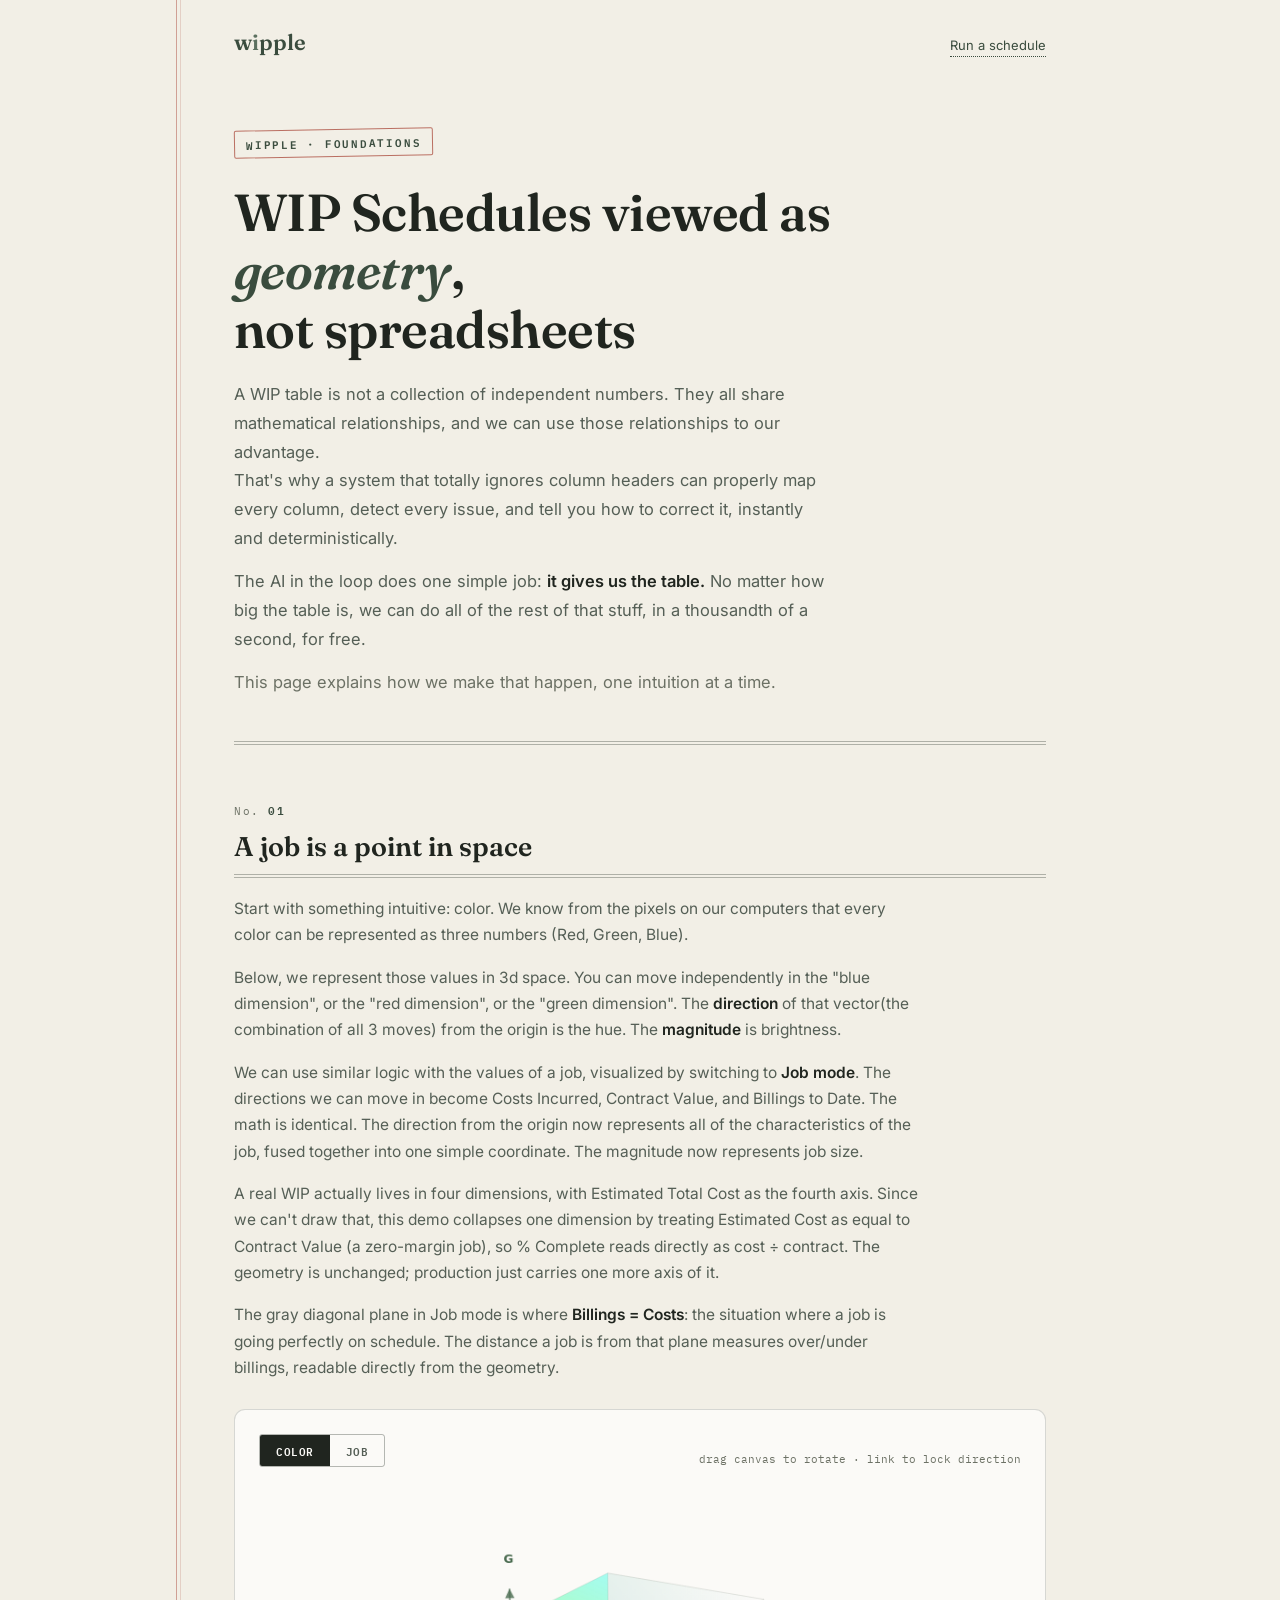
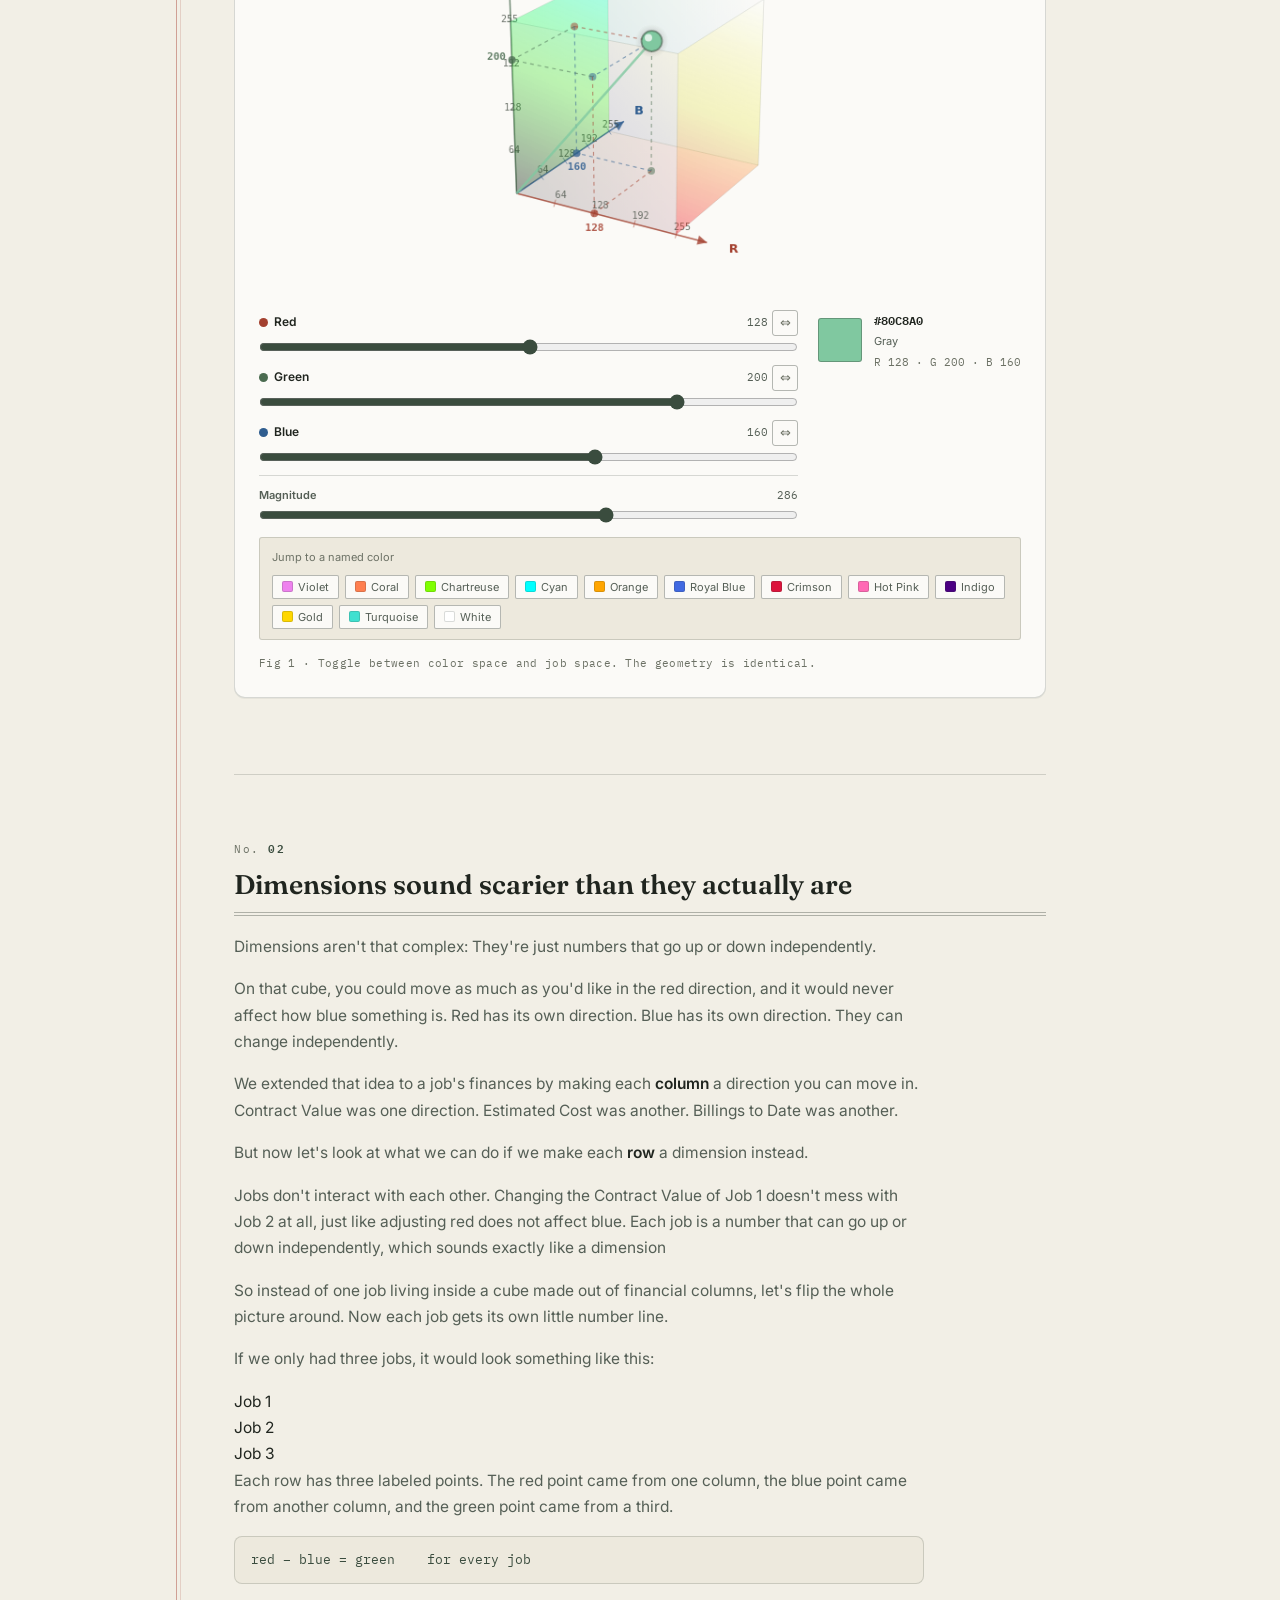
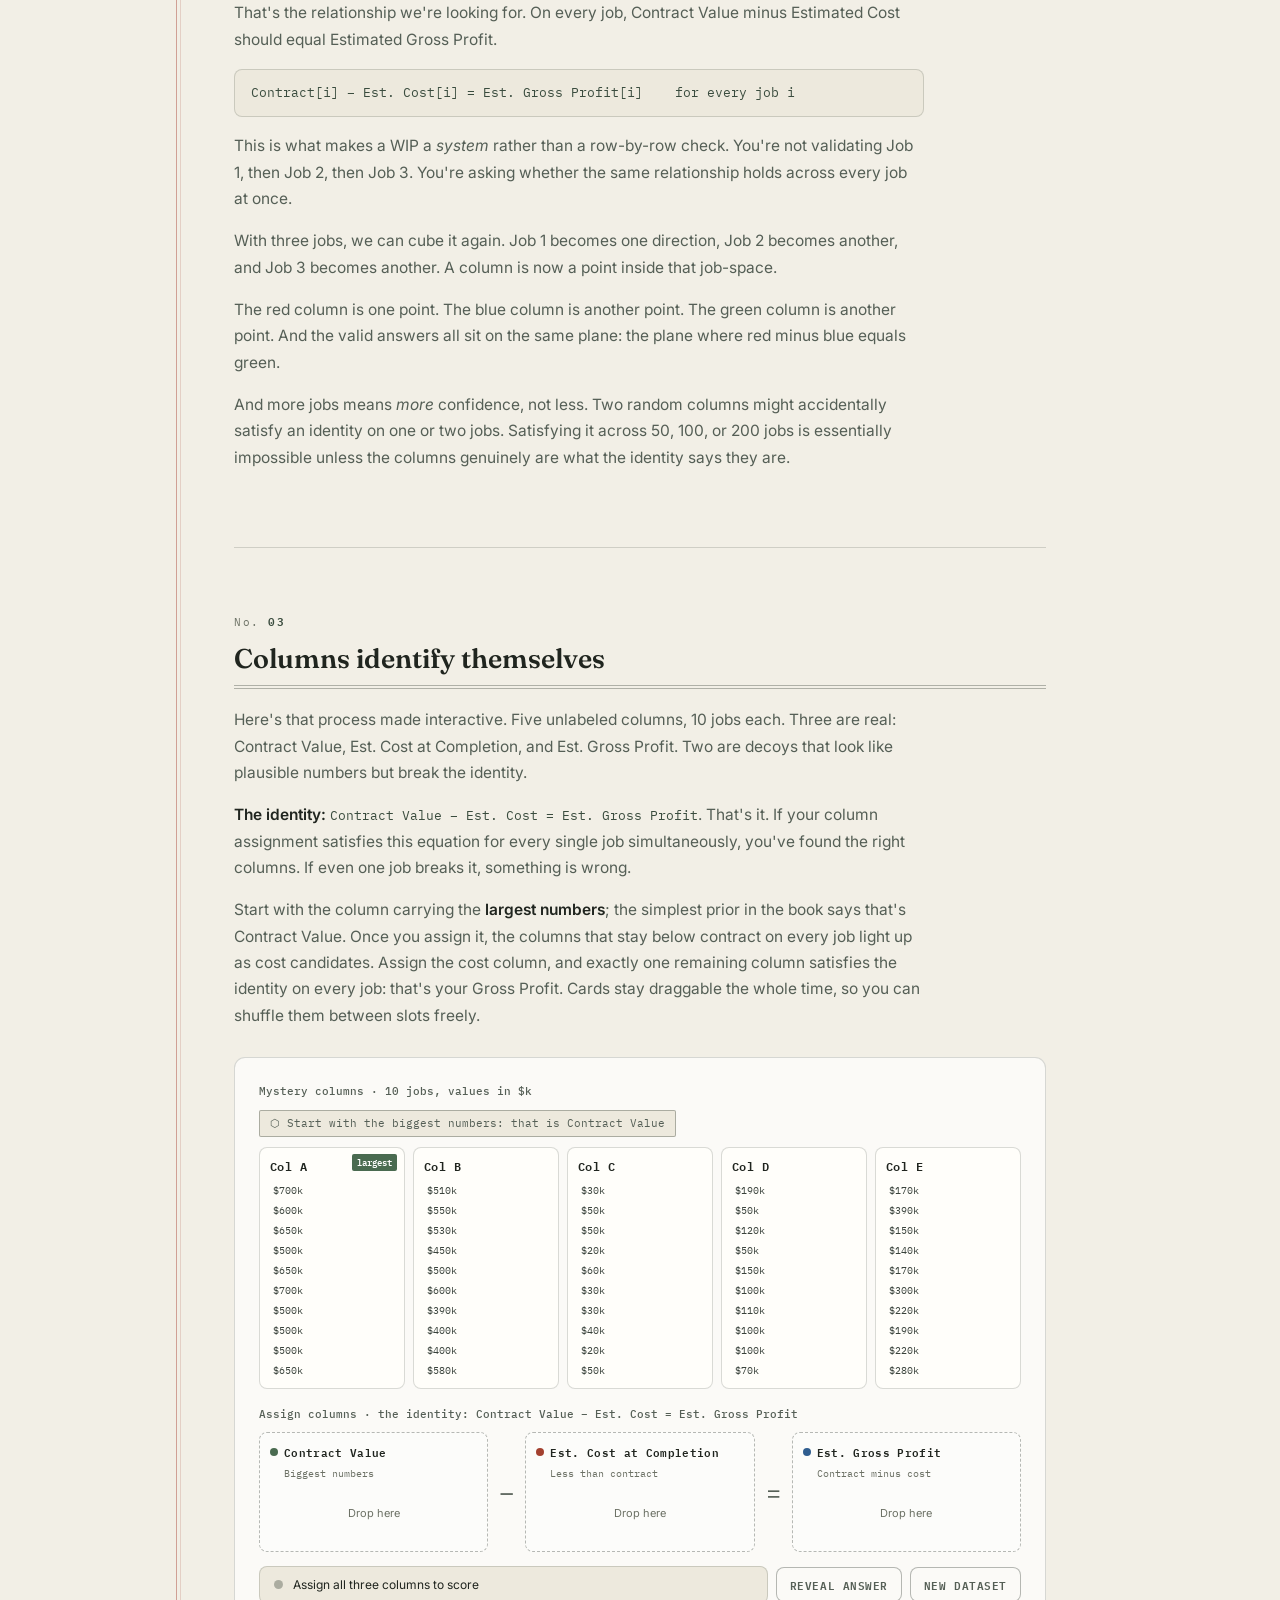
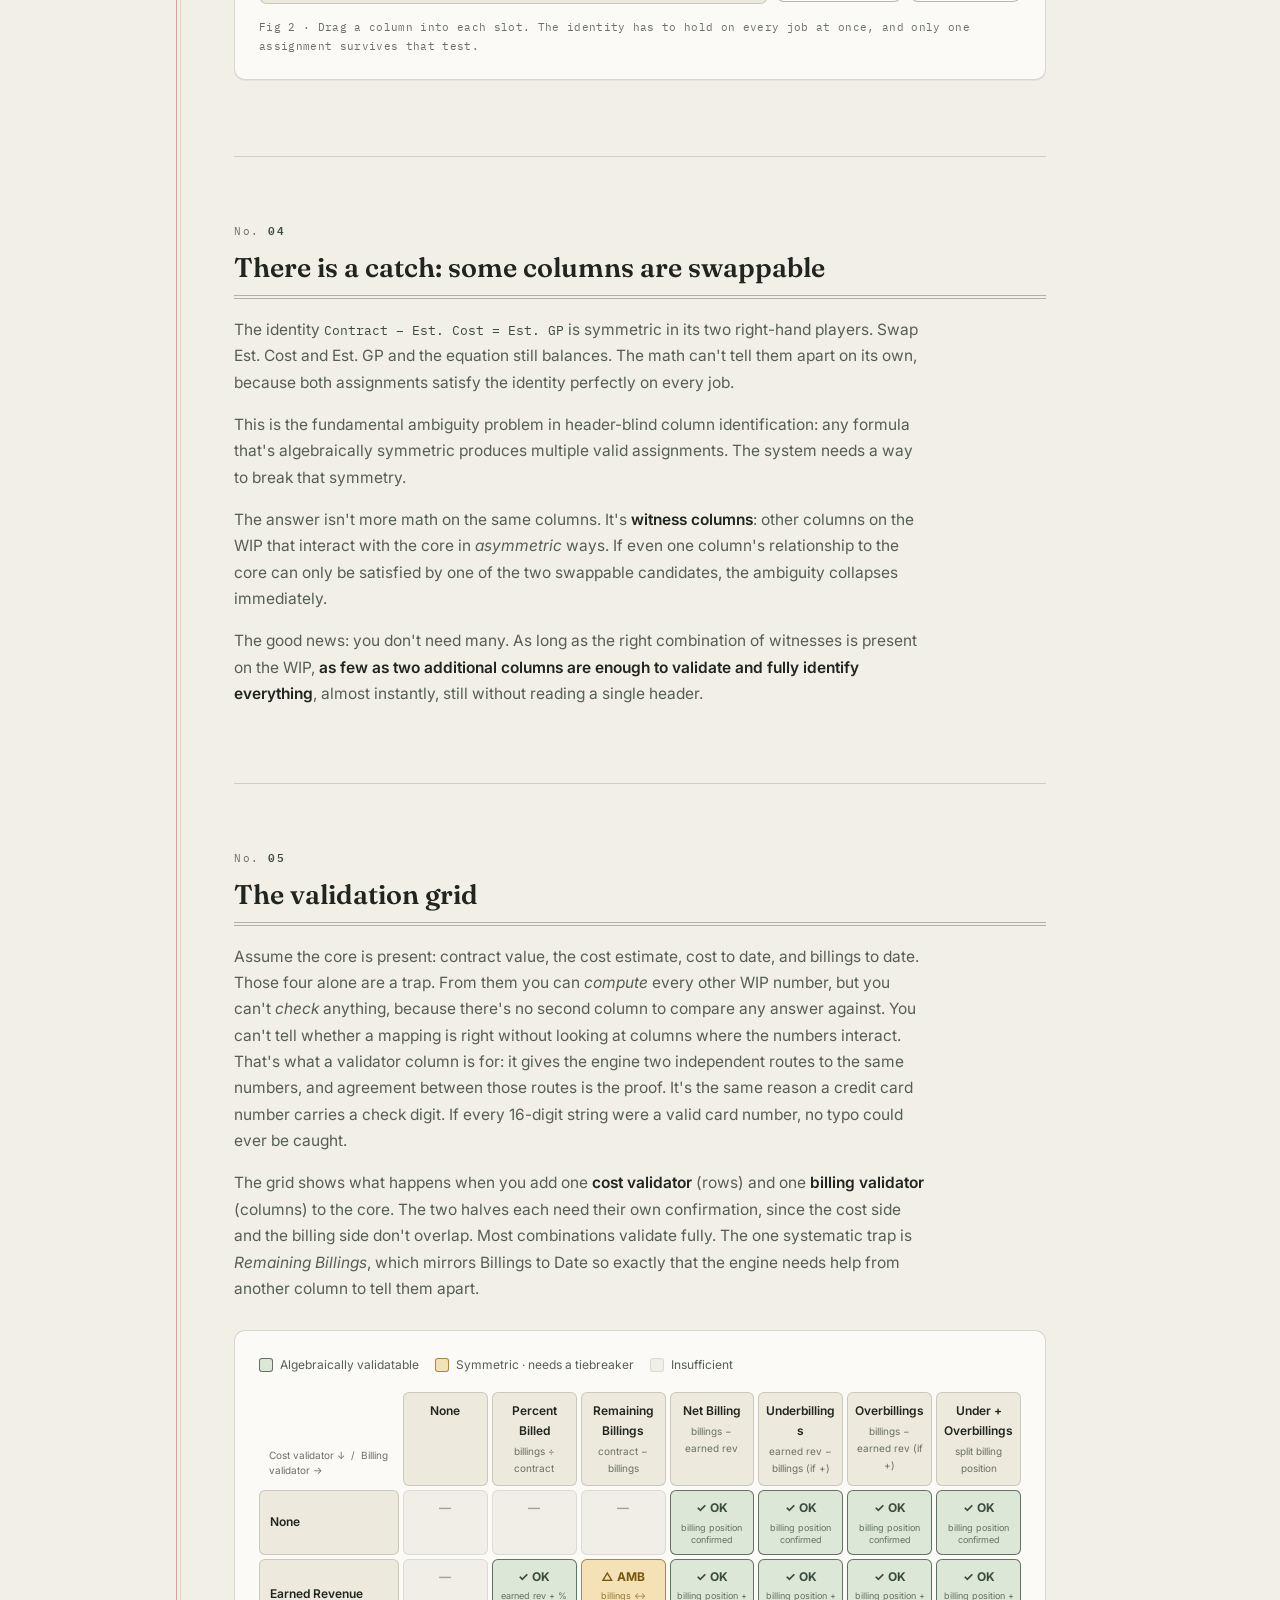
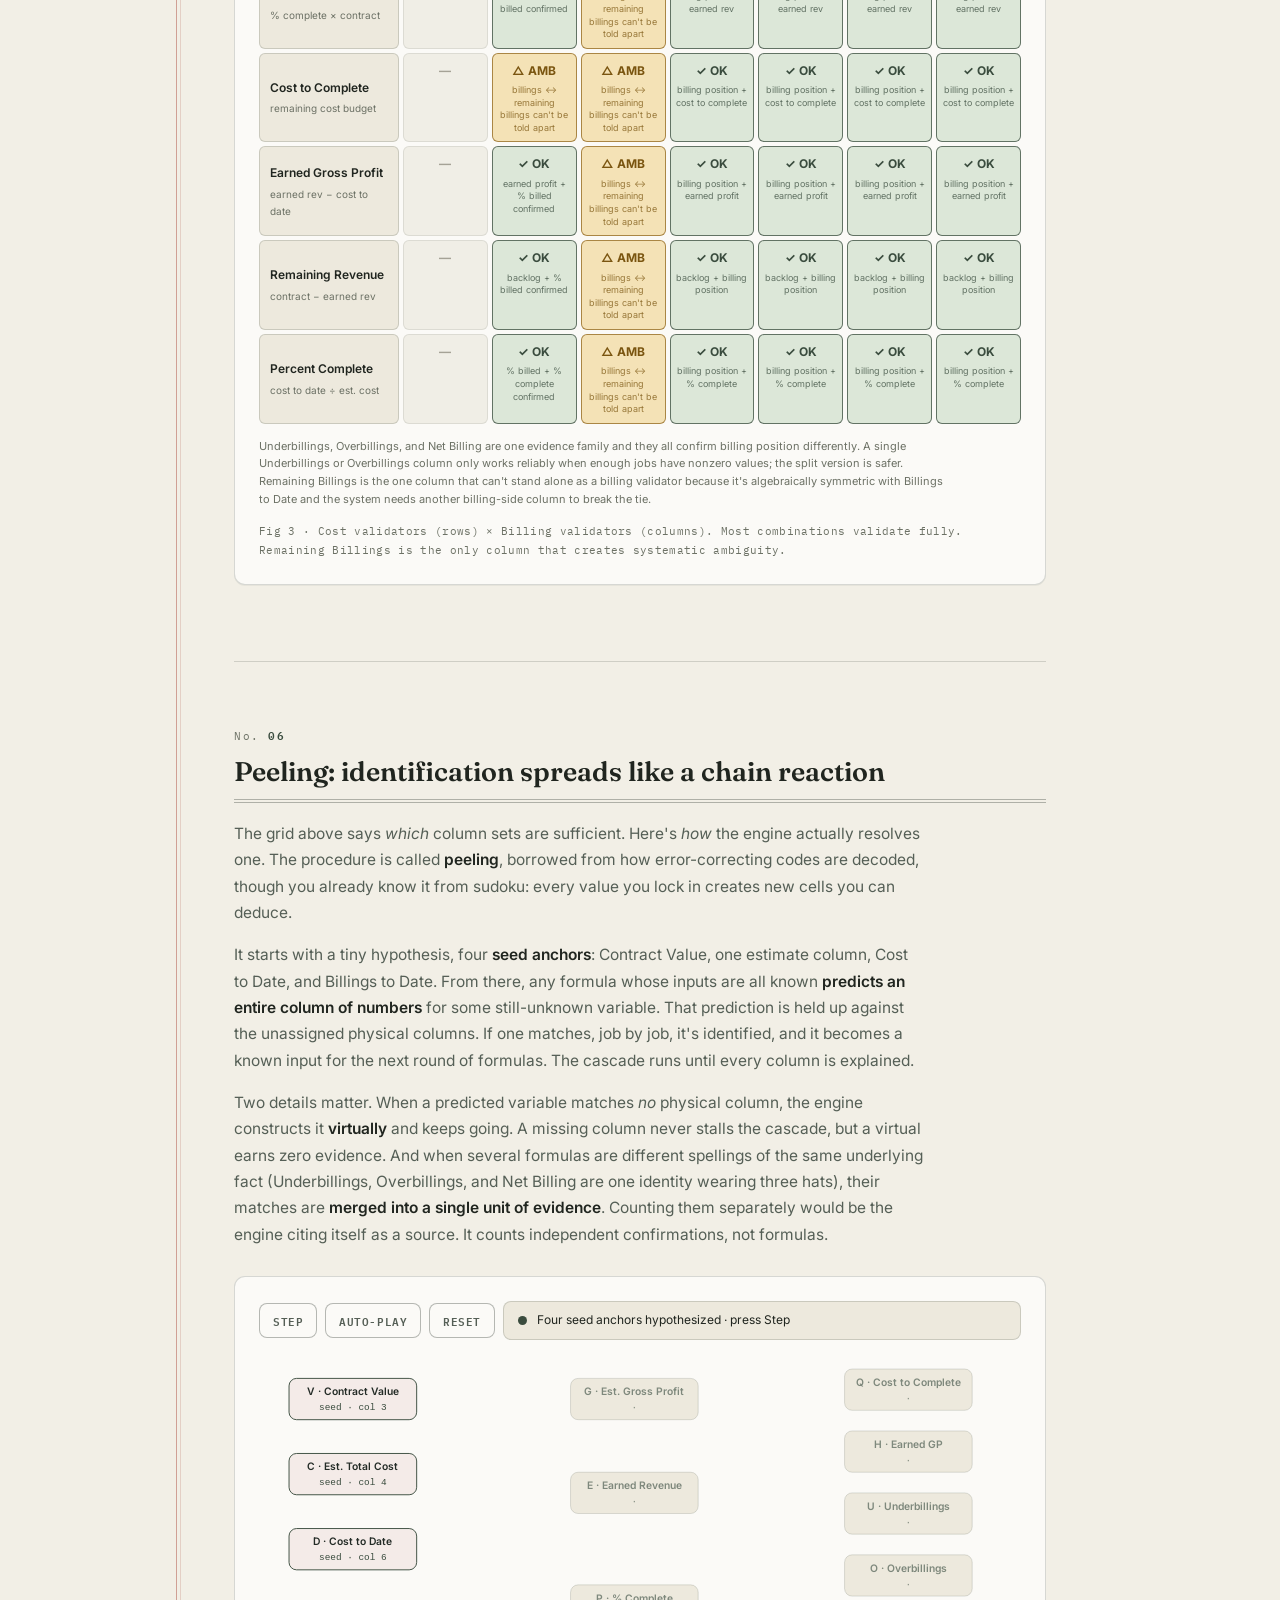
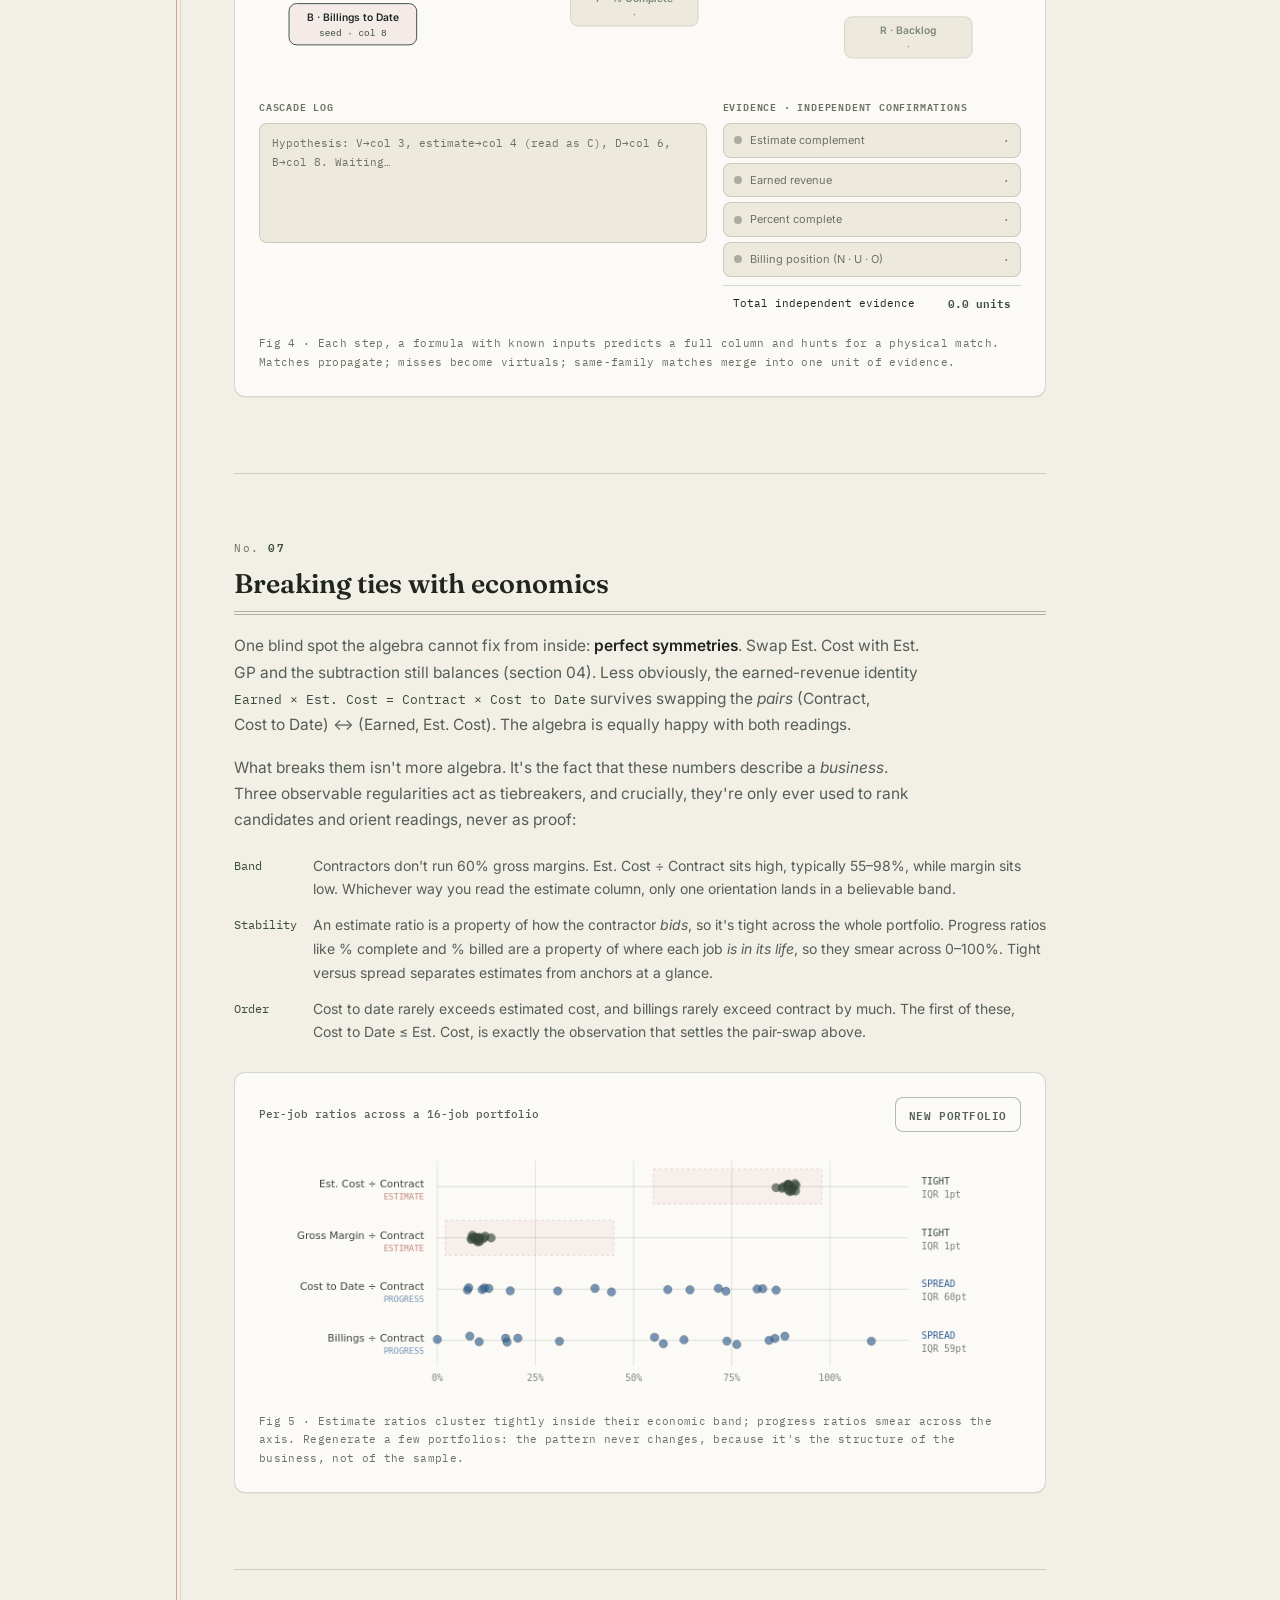
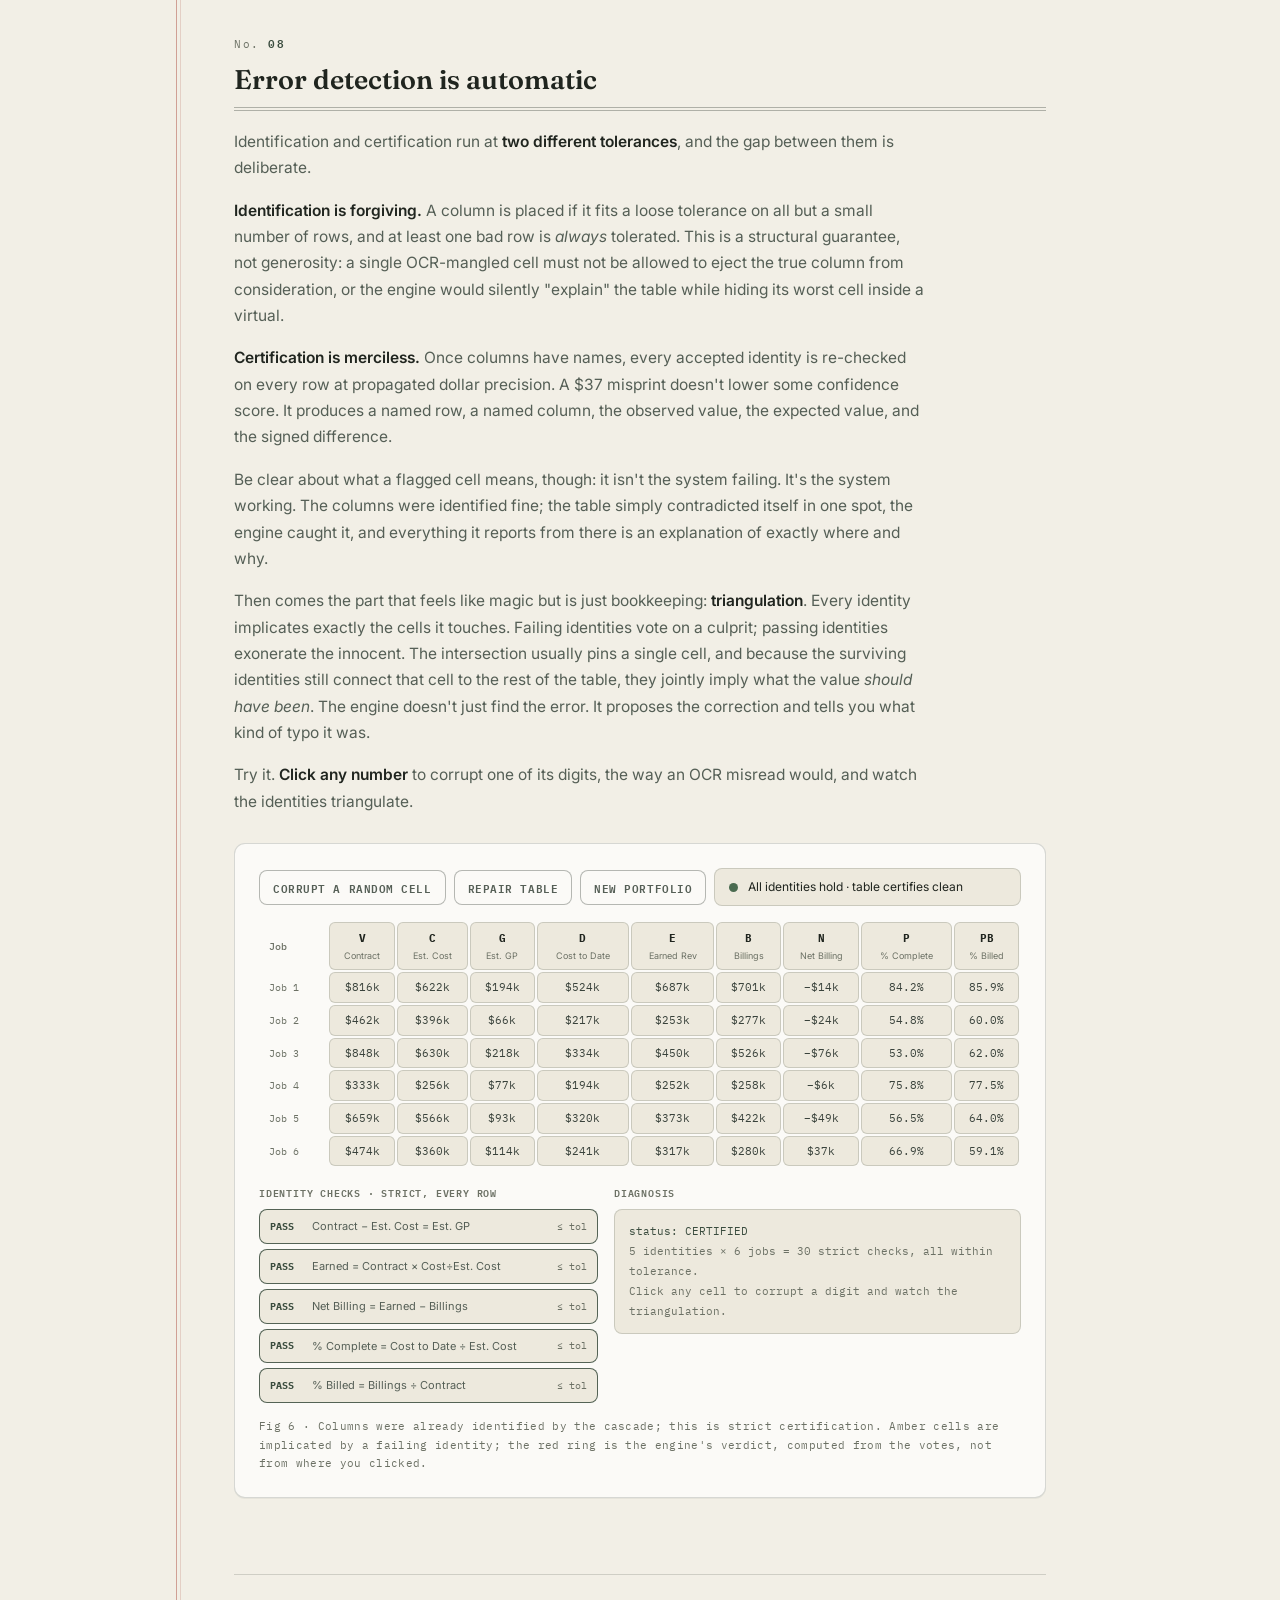
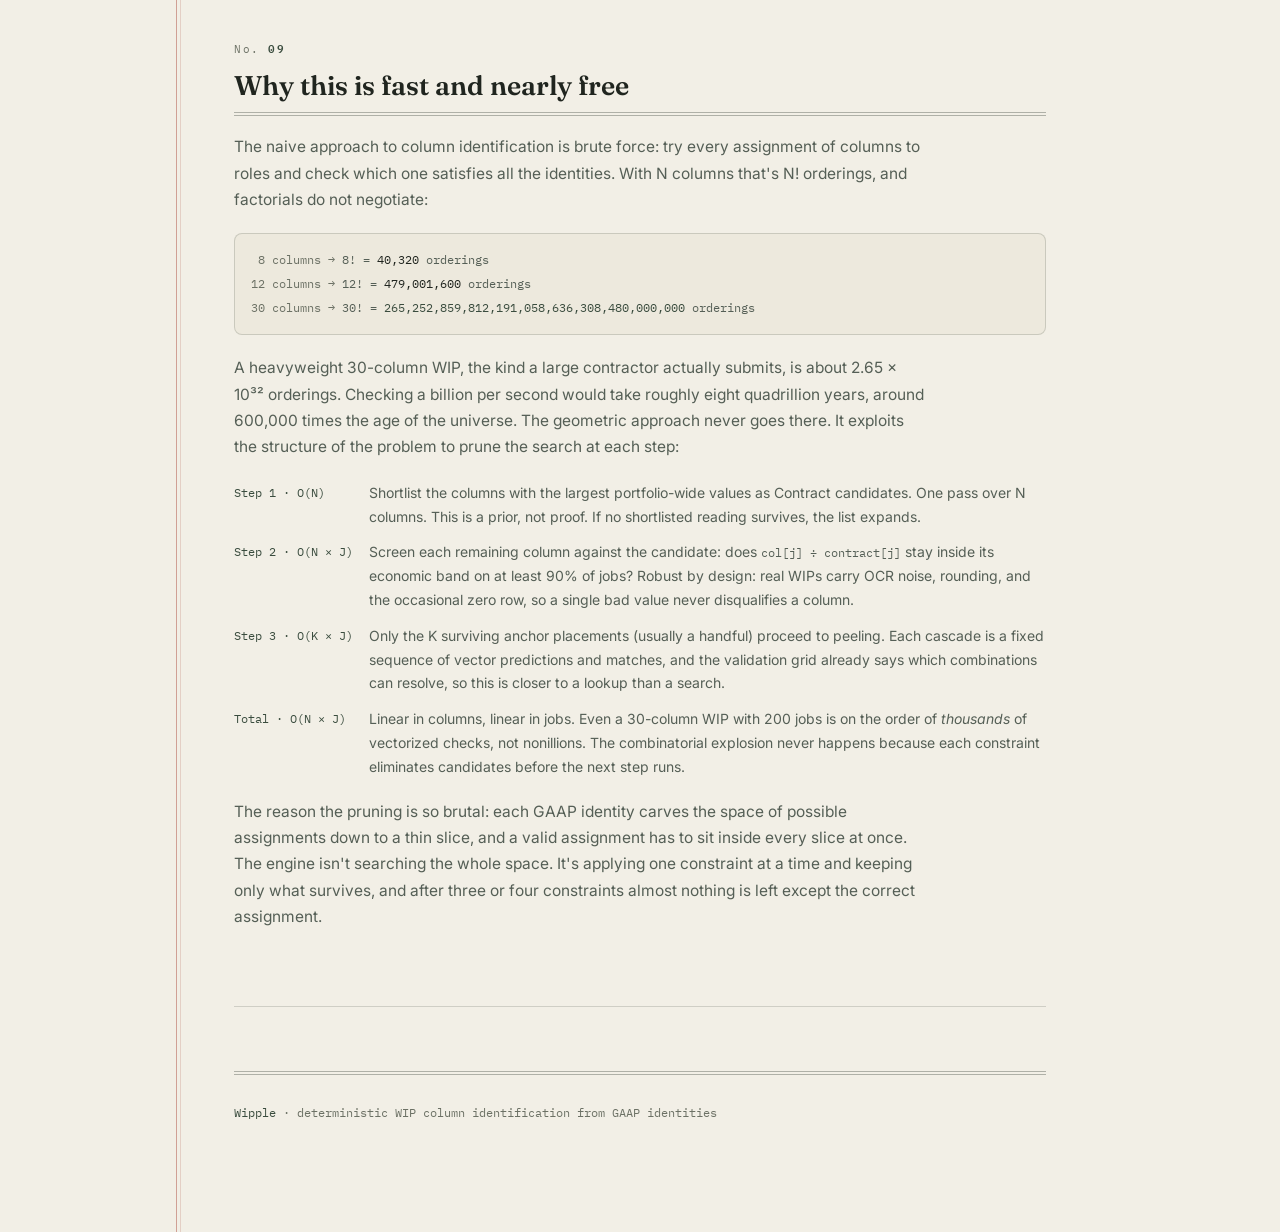
==== commit 18403640: "Revise explanations and improve clarity in how.html" ====
--- a/static/how.html
+++ b/static/how.html
@@ -258,8 +258,9 @@
   <header class="hero">
     <div class="hero-eyebrow">Wipple · Foundations</div>
     <h1>WIP Schedules viewed as <em>geometry</em>,<br>not spreadsheets</h1>
-    <p>Because of the mathematical relationships between its columns, a WIP can only fit together <strong>one way</strong>. That's why a system that totally ignores column headers can properly map every column, detect every issue, and tell you how to correct it, instantly.</p>
-    <p style="margin-top:14px">The AI in the loop does one simple job: <strong>it gives us the table.</strong> No matter how big the table is, we can do the rest ourselves, in a fraction of a second, for free.</p>
+    <p>A WIP table is not a collection of independent numbers. They all share mathematical relationships, and we can use those relationships to our advantage.</p>
+    <p>That's why a system that totally ignores column headers can properly map every column, detect every issue, and tell you how to correct it, instantly and deterministically.</p>
+    <p style="margin-top:14px">The AI in the loop does one simple job: <strong>it gives us the table.</strong> No matter how big the table is, we can do all of the rest of that stuff, in a thousandth of a second, for free.</p>
     <p style="margin-top:14px;color:var(--text3)">This page explains how we make that happen, one intuition at a time.</p>
   </header>
 
@@ -269,10 +270,11 @@
   <section class="section">
     <div class="section-num">01</div>
     <h2>A job is a point in space</h2>
-    <p>Start with something intuitive: color. Every color is three numbers (Red, Green, Blue) plotted as a point in a cube. The <strong>direction</strong> of that vector from the origin is the hue. The <strong>magnitude</strong> is brightness. Link all three axes, then drag any slider: the point moves along the same ray, getting brighter or darker without ever changing color.</p>
-    <p>Toggle to <strong>Job mode</strong>. The axes become Costs Incurred, Contract Value, and Billings to Date. The math is identical. A contractor who doubles the size of a job, keeping the same margin and the same billing pace, produces a point twice as far from the origin in exactly the same direction. The direction of the vector is the financial fingerprint of the job. The magnitude is the job size.</p>
+    <p>Start with something intuitive: color. We know from the pixels on our computers that every color can be represented as three numbers (Red, Green, Blue).</p>
+    <p>Below, we represent those values in 3d space. You can move independently in the "blue dimension", or the "red dimension", or the "green dimension". The <strong>direction</strong> of that vector(the combination of all 3 moves) from the origin is the hue. The <strong>magnitude</strong> is brightness.</p>
+    <p>We can use similar logic with the values of a job, visualized by switching to <strong>Job mode</strong>. The directions we can move in become Costs Incurred, Contract Value, and Billings to Date. The math is identical. The direction from the origin now represents all of the characteristics of the job, fused together into one simple coordinate. The magnitude now represents job size.</p>
     <p>A real WIP actually lives in four dimensions, with Estimated Total Cost as the fourth axis. Since we can't draw that, this demo collapses one dimension by treating Estimated Cost as equal to Contract Value (a zero-margin job), so % Complete reads directly as cost ÷ contract. The geometry is unchanged; production just carries one more axis of it.</p>
-    <p>The gray diagonal plane in Job mode is where <strong>Billings = Costs</strong>: the perfectly billed position for any job at any size. The dashed line from the real dot to its ghost on that plane is the over/under billing gap, readable directly from the geometry.</p>
+    <p>The gray diagonal plane in Job mode is where <strong>Billings = Costs</strong>: the situation where a job is going perfectly on schedule. The distance a job is from that plane measures over/under billings, readable directly from the geometry.</p>
 
     <div class="widget-wrap">
       <!-- Mode toggle -->
@@ -370,15 +372,123 @@
   <!-- Section 2: The bridge -->
   <section class="section">
     <div class="section-num">02</div>
-    <h2>Now flip the perspective</h2>
-    <p>The cube shows one job as a point. But a WIP schedule has dozens of jobs, and that's where the real power is.</p>
-    <p>Instead of thinking about a job as a point in column-space, think about a <strong>column as a vector in job-space</strong>. The "Contract Value" column isn't a label on an axis. It's a vector with one component per job, maybe 200 numbers long. "Estimated Cost" is another 200-dimensional vector. GAAP says these vectors have to satisfy exact identities across every single job simultaneously, for example:</p>
-    <p style="font-family:var(--mono);font-size:13px;background:var(--bg3);border:0.5px solid var(--border);border-radius:8px;padding:12px 16px;color:var(--accent);">Contract[i] − Est. Cost[i] = Est. Gross Profit[i] &nbsp; for every job i</p>
-    <p>This is what makes a WIP a <em>system</em> rather than a row-by-row check. You're not validating job 1, then job 2. You're asking: do these 200-dimensional vectors satisfy this exact relationship across their entire length? If yes, you've identified all three columns at once, with mathematical certainty, without reading a single header.</p>
-    <p>And more jobs means <em>more</em> confidence, not less. Two random columns might accidentally satisfy an identity on one or two jobs. Satisfying it on 200 jobs simultaneously is essentially impossible unless the columns genuinely are what the identity says they are.</p>
+    <h2>Dimensions sound scarier than they actually are</h2>
+    <p>
+      Dimensions aren't that complex: They're just numbers that go up or down independently.
+    </p>
+  
+    <p>
+      On that cube, you could move as much as you'd like in the red direction,
+      and it would never affect how blue something is. Red has its own direction.
+      Blue has its own direction. They can change independently.
+    </p>
+  
+    <p>
+      We extended that idea to a job's finances by making each
+      <strong>column</strong> a direction you can move in. Contract Value was one
+      direction. Estimated Cost was another. Billings to Date was another.
+    </p>
+  
+    <p>
+      But now let's look at what we can do if we make each
+      <strong>row</strong> a dimension instead.
+    </p>
+  
+    <p>
+      Jobs don't interact with each other. Changing the Contract Value of Job 1
+      doesn't mess with Job 2 at all, just like adjusting red does not affect
+      blue. Each job is a number that can go up or down independently, which sounds
+      exactly like a dimension
+    </p>
+  
+    <p>
+      So instead of one job living inside a cube made out of financial columns,
+      let's flip the whole picture around. Now each job gets its own little
+      number line.
+    </p>
+  
+    <p>
+      If we only had three jobs, it would look something like this:
+    </p>
+  
+    <div class="mini-lines">
+      <div class="mini-line">
+        <span class="mini-label">Job 1</span>
+        <span class="line-track">
+          <span class="dot red" style="left:78%;"></span>
+          <span class="dot blue" style="left:59%;"></span>
+          <span class="dot green" style="left:19%;"></span>
+        </span>
+      </div>
+  
+      <div class="mini-line">
+        <span class="mini-label">Job 2</span>
+        <span class="line-track">
+          <span class="dot red" style="left:68%;"></span>
+          <span class="dot blue" style="left:51%;"></span>
+          <span class="dot green" style="left:17%;"></span>
+        </span>
+      </div>
+  
+      <div class="mini-line">
+        <span class="mini-label">Job 3</span>
+        <span class="line-track">
+          <span class="dot red" style="left:86%;"></span>
+          <span class="dot blue" style="left:63%;"></span>
+          <span class="dot green" style="left:23%;"></span>
+        </span>
+      </div>
+    </div>
+  
+    <p>
+      Each row has three labeled points. The red point came from one column, the
+      blue point came from another column, and the green point came from a third.
+    </p>
+  
+    <p
+      style="font-family:var(--mono);font-size:13px;background:var(--bg3);border:0.5px solid var(--border);border-radius:8px;padding:12px 16px;color:var(--accent);"
+    >
+      red − blue = green &nbsp;&nbsp; for every job
+    </p>
+  
+    <p>
+      That's the relationship we're looking for. On every job, Contract Value
+      minus Estimated Cost should equal Estimated Gross Profit.
+    </p>
+  
+    <p
+      style="font-family:var(--mono);font-size:13px;background:var(--bg3);border:0.5px solid var(--border);border-radius:8px;padding:12px 16px;color:var(--accent);"
+    >
+      Contract[i] − Est. Cost[i] = Est. Gross Profit[i] &nbsp;&nbsp; for every job i
+    </p>
+  
+    <p>
+      This is what makes a WIP a <em>system</em> rather than a row-by-row check.
+      You're not validating Job 1, then Job 2, then Job 3. You're asking whether
+      the same relationship holds across every job at once.
+    </p>
+  
+    <p>
+      With three jobs, we can cube it again. Job 1 becomes one direction, Job 2
+      becomes another, and Job 3 becomes another. A column is now a point inside
+      that job-space.
+    </p>
+  
+    <p>
+      The red column is one point. The blue column is another point. The green
+      column is another point. And the valid answers all sit on the same plane:
+      the plane where red minus blue equals green.
+    </p>
+  
+    <p>
+      And more jobs means <em>more</em> confidence, not less. Two random columns
+      might accidentally satisfy an identity on one or two jobs. Satisfying it
+      across 50, 100, or 200 jobs is essentially impossible unless the columns
+      genuinely are what the identity says they are.
+    </p>
   </section>
-
-  <hr class="rule">
+  
+    <hr class="rule">
 
   <!-- Section 3: Column identifier -->
   <section class="section">
